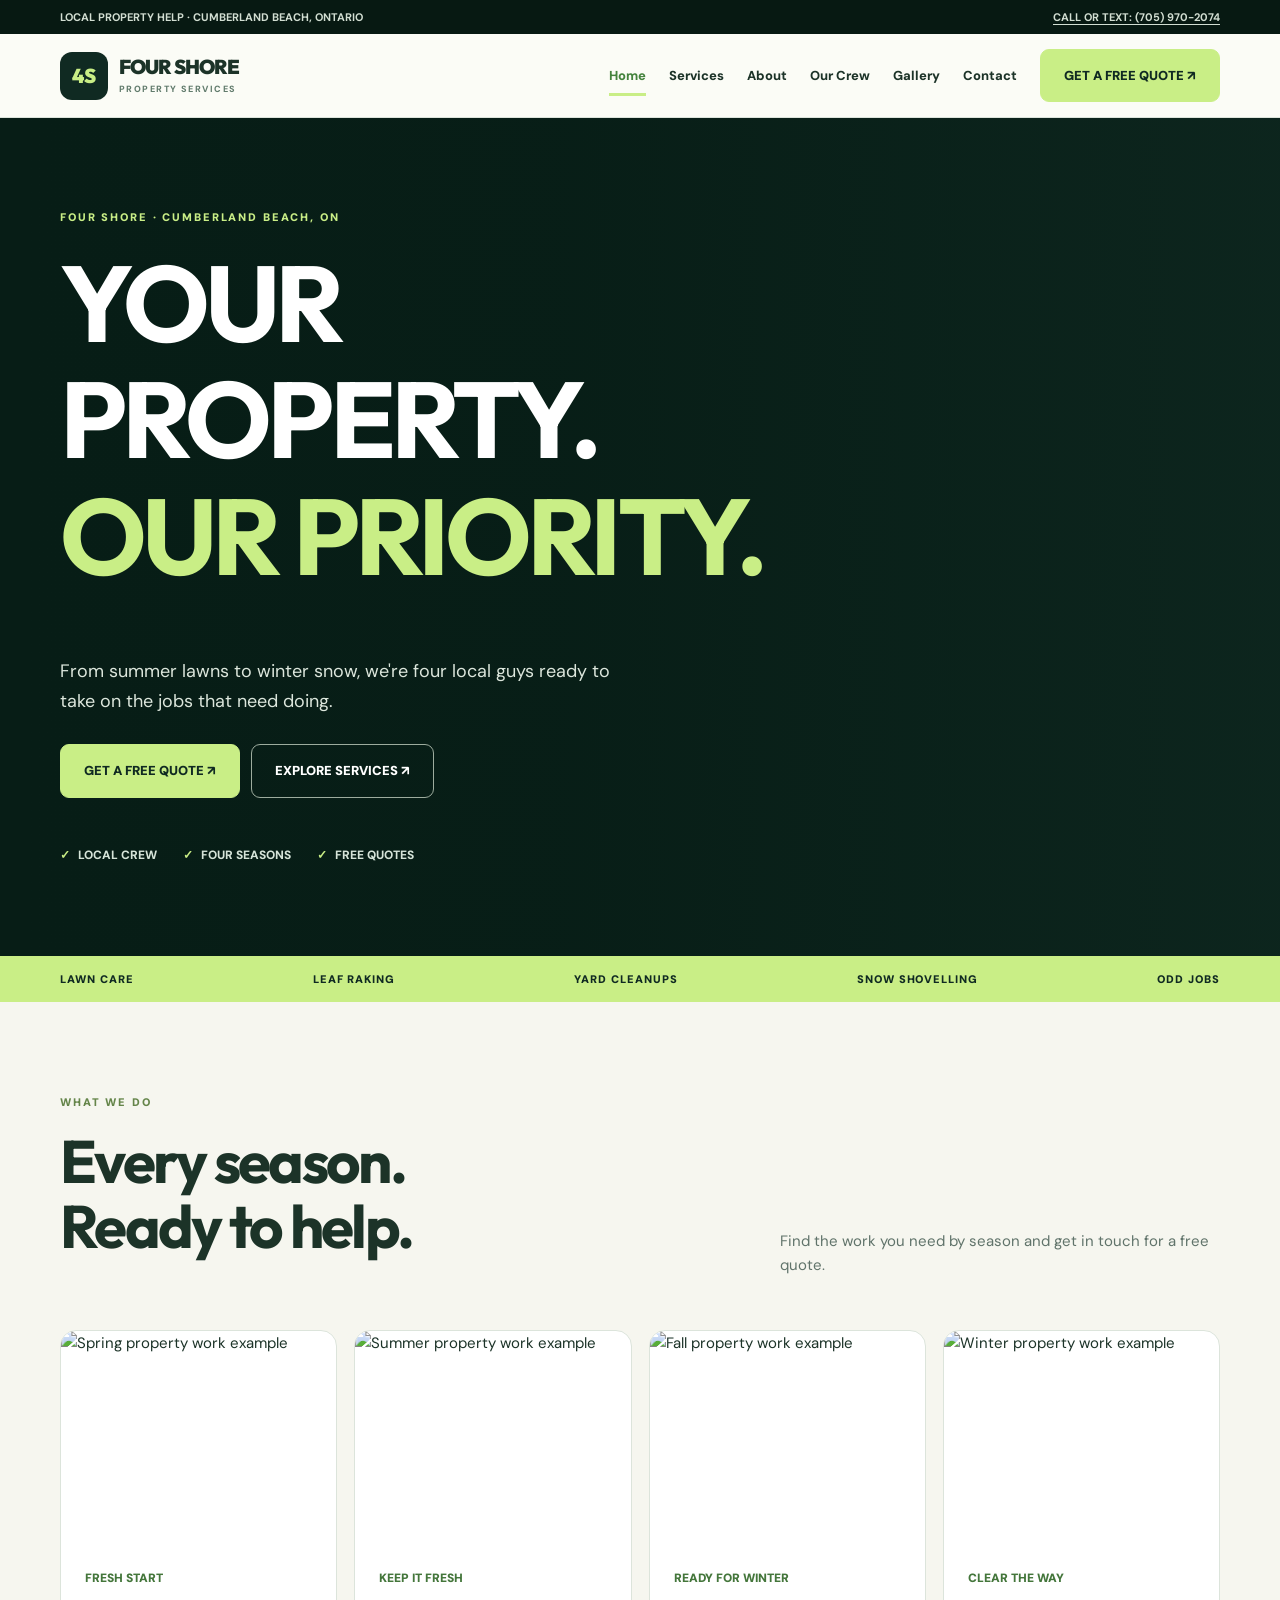
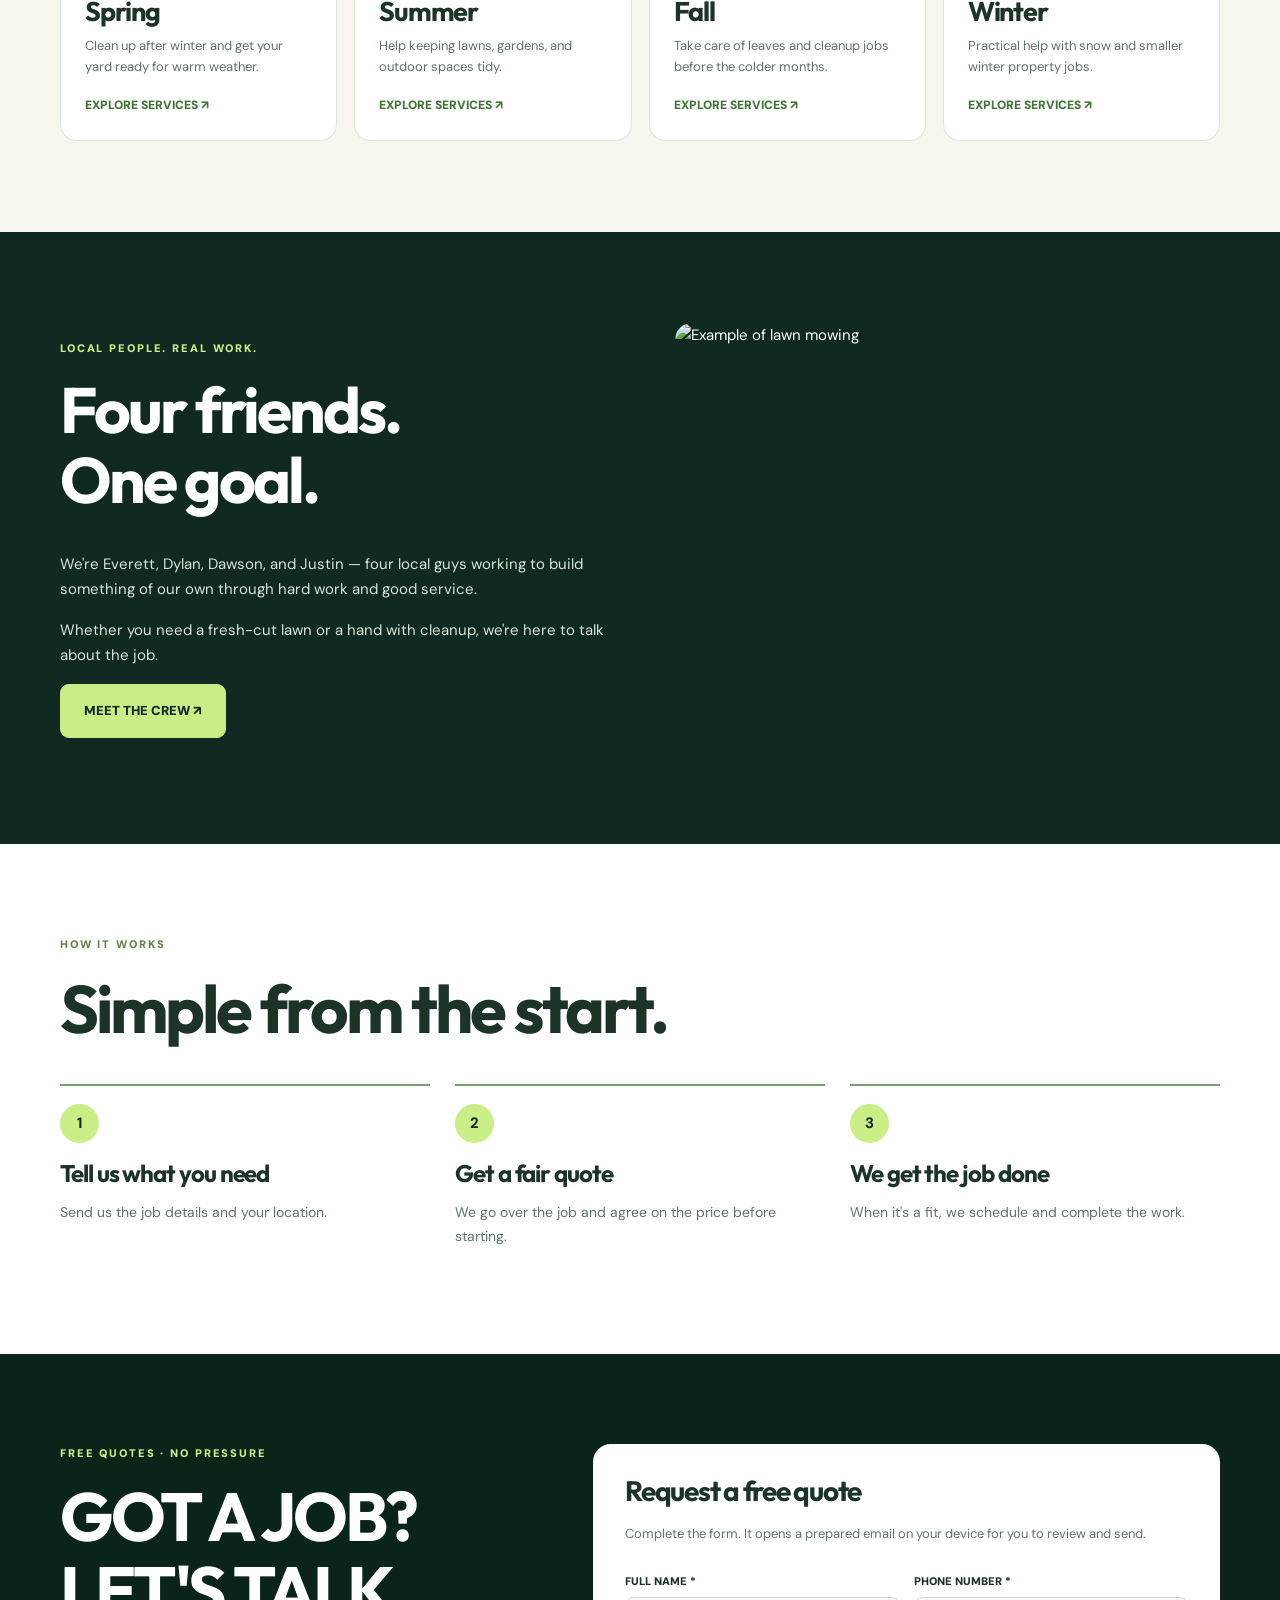
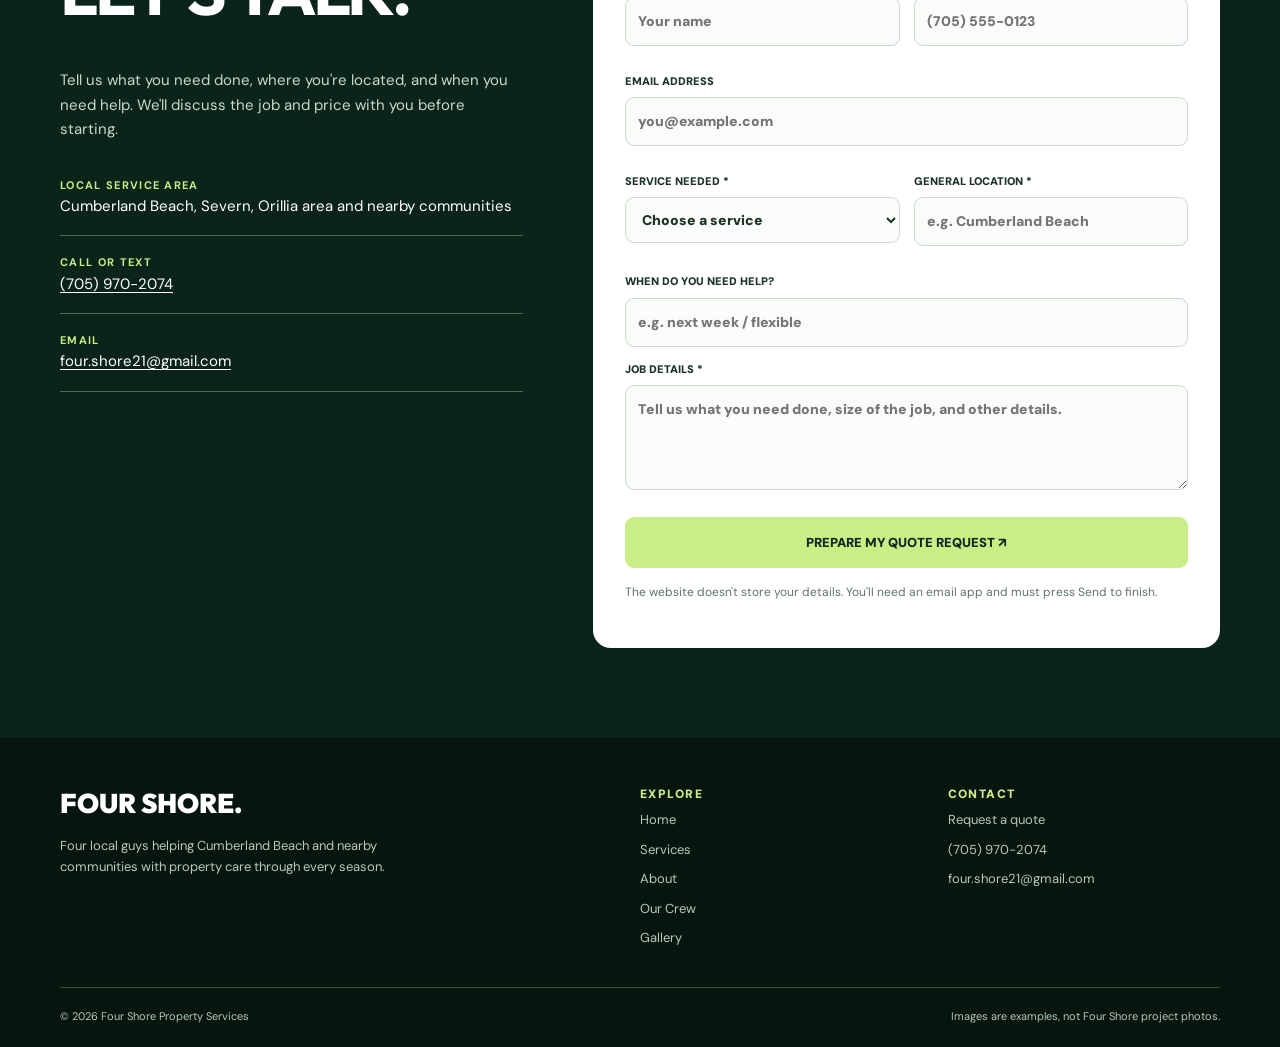
==== index.html @ 87c75700 "Redesign homepage while preserving live main branch" ====
<!doctype html><html lang="en-CA"><head><meta charset="utf-8"><meta name="viewport" content="width=device-width,initial-scale=1"><meta name="theme-color" content="#102a22"><meta name="description" content="Four Shore Property Services in Cumberland Beach: lawn care, raking, snow clearing and seasonal jobs."><title>Lawn Care, Yard Cleanups &amp; Seasonal Property Help | Four Shore Property Services</title><link rel="stylesheet" href="/assets/style.css"><script defer src="/assets/site.js"></script></head><body><div class="notice-top"><div class="wrap"><span>LOCAL PROPERTY HELP · CUMBERLAND BEACH, ONTARIO</span><a href="tel:+17059702074">CALL OR TEXT: (705) 970-2074</a></div></div><header class="header"><div class="wrap header-inner"><a href="/" class="brand" aria-label="Four Shore Property Services home"><span class="mark">4S</span><span class="brand-name">FOUR SHORE<small>PROPERTY SERVICES</small></span></a><button type="button" class="menu" aria-label="Toggle navigation" aria-expanded="false" aria-controls="site-navigation">☰</button><nav class="nav" id="site-navigation"><a href="/" aria-current="page">Home</a><a href="/services/" >Services</a><a href="/about/" >About</a><a href="/crew/" >Our Crew</a><a href="/gallery/" >Gallery</a><a href="/contact/" >Contact</a><a href="#quote" class="btn">GET A FREE QUOTE ↗</a></nav></div></header><main><section class="hero"><div class="hero-bg" style="background-image:url('https://images.pexels.com/photos/9029162/pexels-photo-9029162.jpeg?auto=compress&cs=tinysrgb&w=1200')"></div><div class="wrap"><span class="eyebrow" style="color:var(--lime)">FOUR SHORE · CUMBERLAND BEACH, ON</span><h1>YOUR PROPERTY.<br><em>OUR PRIORITY.</em></h1><p>From summer lawns to winter snow, we're four local guys ready to take on the jobs that need doing.</p><div class="hero-buttons"><a href="#quote" class="btn">GET A FREE QUOTE ↗</a><a href="/services/" class="btn outline">EXPLORE SERVICES ↗</a></div><div class="proof"><span>LOCAL CREW</span><span>FOUR SEASONS</span><span>FREE QUOTES</span></div></div></section><div class="stripe"><div class="wrap"><span>LAWN CARE</span><span>LEAF RAKING</span><span>YARD CLEANUPS</span><span>SNOW SHOVELLING</span><span>ODD JOBS</span></div></div><section class="section"><div class="wrap"><div class="heading"><div><span class="eyebrow">WHAT WE DO</span><h2 class="large">Every season.<br>Ready to help.</h2></div><p>Find the work you need by season and get in touch for a free quote.</p></div><div class="grid4"><a class="card" href="/services/#spring"><img src="https://images.pexels.com/photos/17987518/pexels-photo-17987518.jpeg?auto=compress&cs=tinysrgb&w=1200" alt="Spring property work example" loading="lazy"><div class="card-body"><span>FRESH START</span><h3>Spring</h3><p>Clean up after winter and get your yard ready for warm weather.</p><span>EXPLORE SERVICES ↗</span></div></a><a class="card" href="/services/#summer"><img src="https://images.pexels.com/photos/3999647/pexels-photo-3999647.jpeg?auto=compress&cs=tinysrgb&w=1200" alt="Summer property work example" loading="lazy"><div class="card-body"><span>KEEP IT FRESH</span><h3>Summer</h3><p>Help keeping lawns, gardens, and outdoor spaces tidy.</p><span>EXPLORE SERVICES ↗</span></div></a><a class="card" href="/services/#fall"><img src="https://images.pexels.com/photos/17987518/pexels-photo-17987518.jpeg?auto=compress&cs=tinysrgb&w=1200" alt="Fall property work example" loading="lazy"><div class="card-body"><span>READY FOR WINTER</span><h3>Fall</h3><p>Take care of leaves and cleanup jobs before the colder months.</p><span>EXPLORE SERVICES ↗</span></div></a><a class="card" href="/services/#winter"><img src="https://images.pexels.com/photos/11584890/pexels-photo-11584890.jpeg?auto=compress&cs=tinysrgb&w=1200" alt="Winter property work example" loading="lazy"><div class="card-body"><span>CLEAR THE WAY</span><h3>Winter</h3><p>Practical help with snow and smaller winter property jobs.</p><span>EXPLORE SERVICES ↗</span></div></a></div></div></section><section class="section deep"><div class="wrap two"><div><span class="eyebrow" style="color:var(--lime)">LOCAL PEOPLE. REAL WORK.</span><h2>Four friends.<br>One goal.</h2><p class="light">We're Everett, Dylan, Dawson, and Justin — four local guys working to build something of our own through hard work and good service.</p><p class="light">Whether you need a fresh-cut lawn or a hand with cleanup, we're here to talk about the job.</p><a href="/crew/" class="btn">MEET THE CREW ↗</a></div><div class="photo"><img src="https://images.pexels.com/photos/3999647/pexels-photo-3999647.jpeg?auto=compress&cs=tinysrgb&w=1200" loading="lazy" alt="Example of lawn mowing"></div></div></section><section class="section white"><div class="wrap"><span class="eyebrow">HOW IT WORKS</span><h2 class="large">Simple from the start.</h2><div class="steps" style="color:var(--ink)"><div class="step"><b>1</b><h3>Tell us what you need</h3><p style="color:var(--muted)">Send us the job details and your location.</p></div><div class="step"><b>2</b><h3>Get a fair quote</h3><p style="color:var(--muted)">We go over the job and agree on the price before starting.</p></div><div class="step"><b>3</b><h3>We get the job done</h3><p style="color:var(--muted)">When it's a fit, we schedule and complete the work.</p></div></div></div></section><section class="quote" id="quote"><div class="wrap quote-grid"><div class="quote-intro"><span class="eyebrow" style="color:var(--lime)">FREE QUOTES · NO PRESSURE</span><h2>GOT A JOB?<br>LET'S TALK.</h2><p>Tell us what you need done, where you're located, and when you need help. We'll discuss the job and price with you before starting.</p><div class="contact-line"><b>LOCAL SERVICE AREA</b>Cumberland Beach, Severn, Orillia area and nearby communities</div><div class="contact-line"><b>CALL OR TEXT</b><a href="tel:+17059702074">(705) 970-2074</a></div><div class="contact-line"><b>EMAIL</b><a href="mailto:four.shore21@gmail.com">four.shore21@gmail.com</a></div></div><form class="form" data-form><h3>Request a free quote</h3><p>Complete the form. It opens a prepared email on your device for you to review and send.</p><div class="form-row"><label class="field">FULL NAME *<input name="name" required autocomplete="name" maxlength="100" placeholder="Your name"></label><label class="field">PHONE NUMBER *<input name="phone" required type="tel" autocomplete="tel" maxlength="30" placeholder="(705) 555-0123"></label></div><label class="field">EMAIL ADDRESS<input type="email" name="email" autocomplete="email" maxlength="150" placeholder="you@example.com"></label><div class="form-row"><label class="field">SERVICE NEEDED *<select name="service" required><option value="">Choose a service</option><option value="Spring yard cleanups">Spring yard cleanups</option><option value="Leaf raking and bagging">Leaf raking and bagging</option><option value="Garden bed help">Garden bed help</option><option value="Lawn mowing">Lawn mowing</option><option value="Garden maintenance">Garden maintenance</option><option value="Outdoor odd jobs">Outdoor odd jobs</option><option value="Fall leaf raking">Fall leaf raking</option><option value="Fall yard cleanups">Fall yard cleanups</option><option value="Outdoor organizing">Outdoor organizing</option><option value="Snow shovelling">Snow shovelling</option><option value="December roof snow removal">December roof snow removal</option><option value="Winter property help">Winter property help</option><option value="Something else">Something else</option></select></label><label class="field">GENERAL LOCATION *<input name="location" required maxlength="120" placeholder="e.g. Cumberland Beach"></label></div><label class="field">WHEN DO YOU NEED HELP?<input name="timing" maxlength="100" placeholder="e.g. next week / flexible"></label><label class="field">JOB DETAILS *<textarea name="details" required maxlength="2000" placeholder="Tell us what you need done, size of the job, and other details."></textarea></label><button class="btn" type="submit">PREPARE MY QUOTE REQUEST ↗</button><p class="form-msg" role="status" aria-live="polite">The website doesn't store your details. You'll need an email app and must press Send to finish.</p></form></div></section></main><footer class="footer"><div class="wrap"><div class="footer-top"><div><a href="/"><strong>FOUR SHORE.</strong></a><p>Four local guys helping Cumberland Beach and nearby communities with property care through every season.</p></div><div><h4>EXPLORE</h4><div class="footer-links"><a href="/">Home</a><a href="/services/">Services</a><a href="/about/">About</a><a href="/crew/">Our Crew</a><a href="/gallery/">Gallery</a></div></div><div><h4>CONTACT</h4><div class="footer-links"><a href="/contact/">Request a quote</a><a href="tel:+17059702074">(705) 970-2074</a><a href="mailto:four.shore21@gmail.com">four.shore21@gmail.com</a></div></div></div><div class="footer-bottom"><span>© <span data-year></span> Four Shore Property Services</span><span>Images are examples, not Four Shore project photos.</span></div></div></footer></body></html>
---- assets/style.css ----
@import url('https://fonts.googleapis.com/css2?family=DM+Sans:wght@400;500;600;700;800&family=Outfit:wght@400;500;600;700;800;900&display=swap');
:root{--pine:#102a22;--deep:#071912;--lime:#c9ee86;--cream:#f6f6ef;--line:#dce4db;--ink:#1c3328;--muted:#60736a}
*{box-sizing:border-box}html{scroll-behavior:smooth;scroll-padding-top:110px}body{margin:0;background:var(--cream);color:var(--ink);font:15px/1.65 'DM Sans',Arial,sans-serif}h1,h2,h3,h4{font-family:Outfit,Arial,sans-serif;line-height:1.08;letter-spacing:-.045em;margin:0 0 .6em}p{margin:0 0 1.1em}a{color:inherit;text-decoration:none}button,input,textarea,select{font:inherit}button{cursor:pointer}img{display:block;max-width:100%}.wrap{width:min(1160px,calc(100% - 44px));margin:auto}.eyebrow{display:block;font-size:11px;font-weight:900;letter-spacing:.17em;text-transform:uppercase;color:#65854a;margin-bottom:18px}.muted{color:var(--muted)}.light{color:#d8e4d8}.large{font-size:clamp(38px,5.3vw,67px)}.btn{display:inline-flex;align-items:center;justify-content:center;background:var(--lime);color:var(--pine);font-size:13px;font-weight:900;padding:15px 23px;border:1px solid var(--lime);border-radius:9px;transition:transform .2s,background .2s;white-space:nowrap}.btn:hover{transform:translateY(-2px);background:#e0f9b5}.btn.outline{border-color:#9dac9e;background:transparent;color:#fff}.btn.outline:hover{background:#fff;color:var(--pine)}.btn.dark{background:var(--pine);border-color:var(--pine);color:#fff}.btn.dark:hover{background:#2d5442}
.notice-top{background:var(--deep);color:#d2ded2;font-size:11px;font-weight:700}.notice-top .wrap{display:flex;justify-content:space-between;gap:15px;padding:8px 0}.notice-top a{text-decoration:underline;text-underline-offset:3px}.header{position:sticky;top:0;z-index:20;background:rgba(251,252,246,.97);backdrop-filter:blur(15px);border-bottom:1px solid var(--line)}.header-inner{display:flex;align-items:center;justify-content:space-between;min-height:83px;gap:18px}.brand{display:flex;align-items:center;gap:11px}.mark{background:var(--pine);color:var(--lime);display:grid;place-items:center;width:48px;height:48px;border-radius:12px;font:900 20px Outfit}.brand-name{font:900 20px Outfit;letter-spacing:-.05em;line-height:1}.brand-name small{font:800 9px 'DM Sans';display:block;letter-spacing:.16em;color:#617b6c;margin-top:6px}.nav{display:flex;align-items:center;gap:23px}.nav>a:not(.btn){font-size:13px;font-weight:800;padding:10px 0;white-space:nowrap}.nav>a[aria-current=page]{color:#44833d;box-shadow:inset 0 -3px var(--lime)}.nav>a:hover{color:#548b3c}.menu{display:none;background:transparent;border:1px solid #c6d1c4;border-radius:8px;padding:8px 12px;font-size:22px}
.hero,.page-hero{position:relative;isolation:isolate;overflow:hidden;background:var(--pine);color:#fff}.hero{min-height:650px;display:flex;align-items:center}.hero-bg{position:absolute;inset:0;z-index:-2;background-size:cover;background-position:center}.hero:before,.page-hero:before{position:absolute;inset:0;content:'';z-index:-1;background:linear-gradient(90deg,#071d16 2%,rgba(7,29,22,.93) 44%,rgba(7,29,22,.38) 100%)}.hero .wrap{padding:90px 0}.hero h1{font-size:clamp(55px,8.4vw,109px);max-width:800px}.hero em{font-style:normal;color:var(--lime)}.hero p{font-size:18px;color:#dce6dc;max-width:560px}.hero-buttons{display:flex;gap:11px;flex-wrap:wrap;margin-top:28px}.proof{display:flex;gap:26px;flex-wrap:wrap;margin-top:48px;font-size:12px;font-weight:800;color:#d6e4d9}.proof span:before{content:'✓';color:var(--lime);margin-right:8px}.page-hero{min-height:350px;display:flex;align-items:center}.page-hero .wrap{padding:65px 0}.page-hero h1{font-size:clamp(47px,6.3vw,81px)}.page-hero p{max-width:610px;color:#cfdfd1;font-size:18px}.breadcrumbs{font-weight:800;font-size:12px;color:#bdd5bf;margin-bottom:15px}.breadcrumbs a{text-decoration:underline}
.stripe{background:var(--lime);color:var(--pine);padding:14px 0}.stripe .wrap{display:flex;justify-content:space-between;gap:14px;flex-wrap:wrap;font-size:11px;font-weight:900;letter-spacing:.09em}.section{padding:91px 0}.section.white{background:#fff}.section.deep{background:var(--pine);color:#fff}.heading{display:flex;align-items:end;justify-content:space-between;gap:25px;margin-bottom:35px}.heading h2{font-size:clamp(38px,5vw,60px)}.heading>p{max-width:440px;color:var(--muted)}.grid4{display:grid;grid-template-columns:repeat(4,1fr);gap:17px}.card{border:1px solid var(--line);border-radius:16px;overflow:hidden;background:#fff;transition:transform .2s,box-shadow .2s;display:block}.card:hover{transform:translateY(-4px);box-shadow:0 14px 40px #15352520}.card img{width:100%;height:210px;object-fit:cover}.card-body{padding:24px}.card-body h3{font-size:27px;margin:8px 0}.card-body p{font-size:13px;color:var(--muted)}.card-body span{font-size:12px;color:#44763b;font-weight:900}.two{display:grid;grid-template-columns:1fr 1fr;align-items:center;gap:70px}.two h2{font-size:clamp(39px,5vw,65px)}.photo{border-radius:17px;overflow:hidden}.photo img{height:430px;width:100%;object-fit:cover}.pill-nav{display:flex;flex-wrap:wrap;gap:11px;margin:25px 0}.pill-nav a{padding:11px 20px;background:white;border:1px solid #b6c8b5;border-radius:40px;font-size:13px;font-weight:900}.pill-nav a:hover{background:var(--lime)}
.season{padding:59px 0;border-bottom:1px solid var(--line);scroll-margin-top:100px}.season-layout{display:grid;grid-template-columns:0.85fr 1.15fr;gap:43px}.season-image{width:100%;height:335px;object-fit:cover;border-radius:14px}.season h2{font-size:clamp(39px,4.5vw,58px)}.job{display:flex;gap:15px;background:white;border:1px solid var(--line);border-radius:11px;padding:17px;margin-top:12px}.job .number{font-weight:900;color:#6d9957;font-size:12px}.job h3{font-size:19px;margin-bottom:7px}.job p{font-size:13px;color:var(--muted);margin:0 0 7px}.job a{font-weight:900;font-size:12px;color:#43753a;text-decoration:underline;text-underline-offset:3px}.safe-note{padding:21px 24px;background:#e8eee4;border-left:4px solid #79a750;border-radius:7px;margin-top:30px;font-size:13px}
.steps{display:grid;grid-template-columns:repeat(3,1fr);gap:25px}.step{border-top:2px solid #79a075;padding-top:18px}.step b{background:var(--lime);color:var(--pine);display:grid;place-items:center;width:39px;height:39px;border-radius:50%}.step h3{font-size:24px;margin-top:18px}.step p{color:#d0dfd2;font-size:14px}.team{display:grid;grid-template-columns:repeat(4,1fr);gap:16px}.person{background:white;border:1px solid var(--line);border-radius:15px;padding:27px;min-height:245px}.avatar{width:65px;height:65px;background:var(--pine);color:var(--lime);border-radius:14px;display:grid;place-items:center;font:800 30px Outfit;margin-bottom:23px}.person h3{font-size:26px}.person details{font-size:13px;color:var(--muted)}.person summary{cursor:pointer;font-weight:900;color:#4f8c3c}.person details p{padding-top:11px}.gallery{display:grid;grid-template-columns:repeat(3,1fr);gap:18px}.gallery figure{margin:0;background:#fff;border:1px solid var(--line);border-radius:15px;overflow:hidden}.gallery img{width:100%;height:250px;object-fit:cover}.gallery figcaption{padding:16px 20px;font-weight:800}.gallery figcaption span{display:block;font-size:11px;color:var(--muted);font-weight:500}
.quote{background:#0a241a;color:#fff;padding:90px 0}.quote-grid{display:grid;grid-template-columns:.85fr 1.15fr;gap:70px}.quote h2{font-size:clamp(39px,5.5vw,68px)}.quote-intro p{color:#cad9ce}.contact-line{padding:17px 0;border-bottom:1px solid #4d6957}.contact-line b{font-size:11px;color:var(--lime);letter-spacing:.12em;display:block}.contact-line a{text-decoration:underline;text-underline-offset:3px}.form{background:#fff;color:var(--ink);padding:32px;border-radius:18px}.form h3{font-size:28px}.form>p{font-size:13px;color:var(--muted)}.form-row{display:grid;grid-template-columns:1fr 1fr;gap:14px}.field{font-size:11px;font-weight:900;display:block;margin:13px 0}.field input,.field select,.field textarea{margin-top:7px;width:100%;border:1px solid #cbd9cb;background:#fafcf9;padding:12px;border-radius:9px;display:block;color:var(--ink);font-size:14px}.field textarea{min-height:105px;resize:vertical}.form .btn{width:100%;margin-top:14px;border:none}.form-msg{font-size:12px!important;color:var(--muted)!important;margin-top:15px!important}.faq{max-width:820px;margin:auto}.faq details{padding:20px 0;border-bottom:1px solid var(--line)}.faq summary{cursor:pointer;font-weight:800;font-size:17px}.faq p{color:var(--muted);margin-top:13px;font-size:14px}
.footer{background:#06160e;color:#b6c9bc;padding:48px 0 22px}.footer-top{display:grid;grid-template-columns:2fr 1fr 1fr;gap:35px}.footer strong{color:#fff;font:900 27px Outfit}.footer p{font-size:13px;margin-top:14px;max-width:350px}.footer h4{font:900 12px 'DM Sans';color:var(--lime);letter-spacing:.12em}.footer-links{display:grid;gap:8px;font-size:13px}.footer-links a:hover{text-decoration:underline}.footer-bottom{border-top:1px solid #35503d;padding-top:19px;margin-top:38px;display:flex;justify-content:space-between;font-size:11px;gap:16px}
a:focus-visible,button:focus-visible,summary:focus-visible,input:focus-visible,textarea:focus-visible,select:focus-visible{outline:3px solid #9bbe65;outline-offset:3px}
@media(max-width:1050px){.nav{gap:14px}.nav>a:not(.btn){font-size:12px}.grid4,.team{grid-template-columns:repeat(2,1fr)}}@media(max-width:830px){.menu{display:block}.header-inner{min-height:74px}.nav{display:none;position:absolute;left:0;right:0;top:100%;background:var(--cream);padding:22px;box-shadow:0 20px 25px #0002;flex-direction:column;align-items:stretch;gap:6px}.nav.open{display:flex}.nav>a{padding:8px 3px}.two,.season-layout,.quote-grid{grid-template-columns:1fr;gap:30px}.heading{display:block}.section,.quote{padding:70px 0}.hero{min-height:570px}.gallery{grid-template-columns:repeat(2,1fr)}}@media(max-width:540px){.wrap{width:calc(100% - 34px)}.notice-top .wrap{flex-wrap:wrap;gap:2px}.hero h1{font-size:clamp(49px,11.8vw,72px)}.hero p{font-size:16px}.grid4,.steps,.team,.gallery,.form-row,.footer-top{grid-template-columns:1fr}.hero .wrap{padding:75px 0}.card img{height:235px}.season-image{height:240px}.photo img{height:310px}.form{padding:22px}.footer-bottom{flex-wrap:wrap}}@media(prefers-reduced-motion:reduce){*{scroll-behavior:auto!important;transition:none!important}}
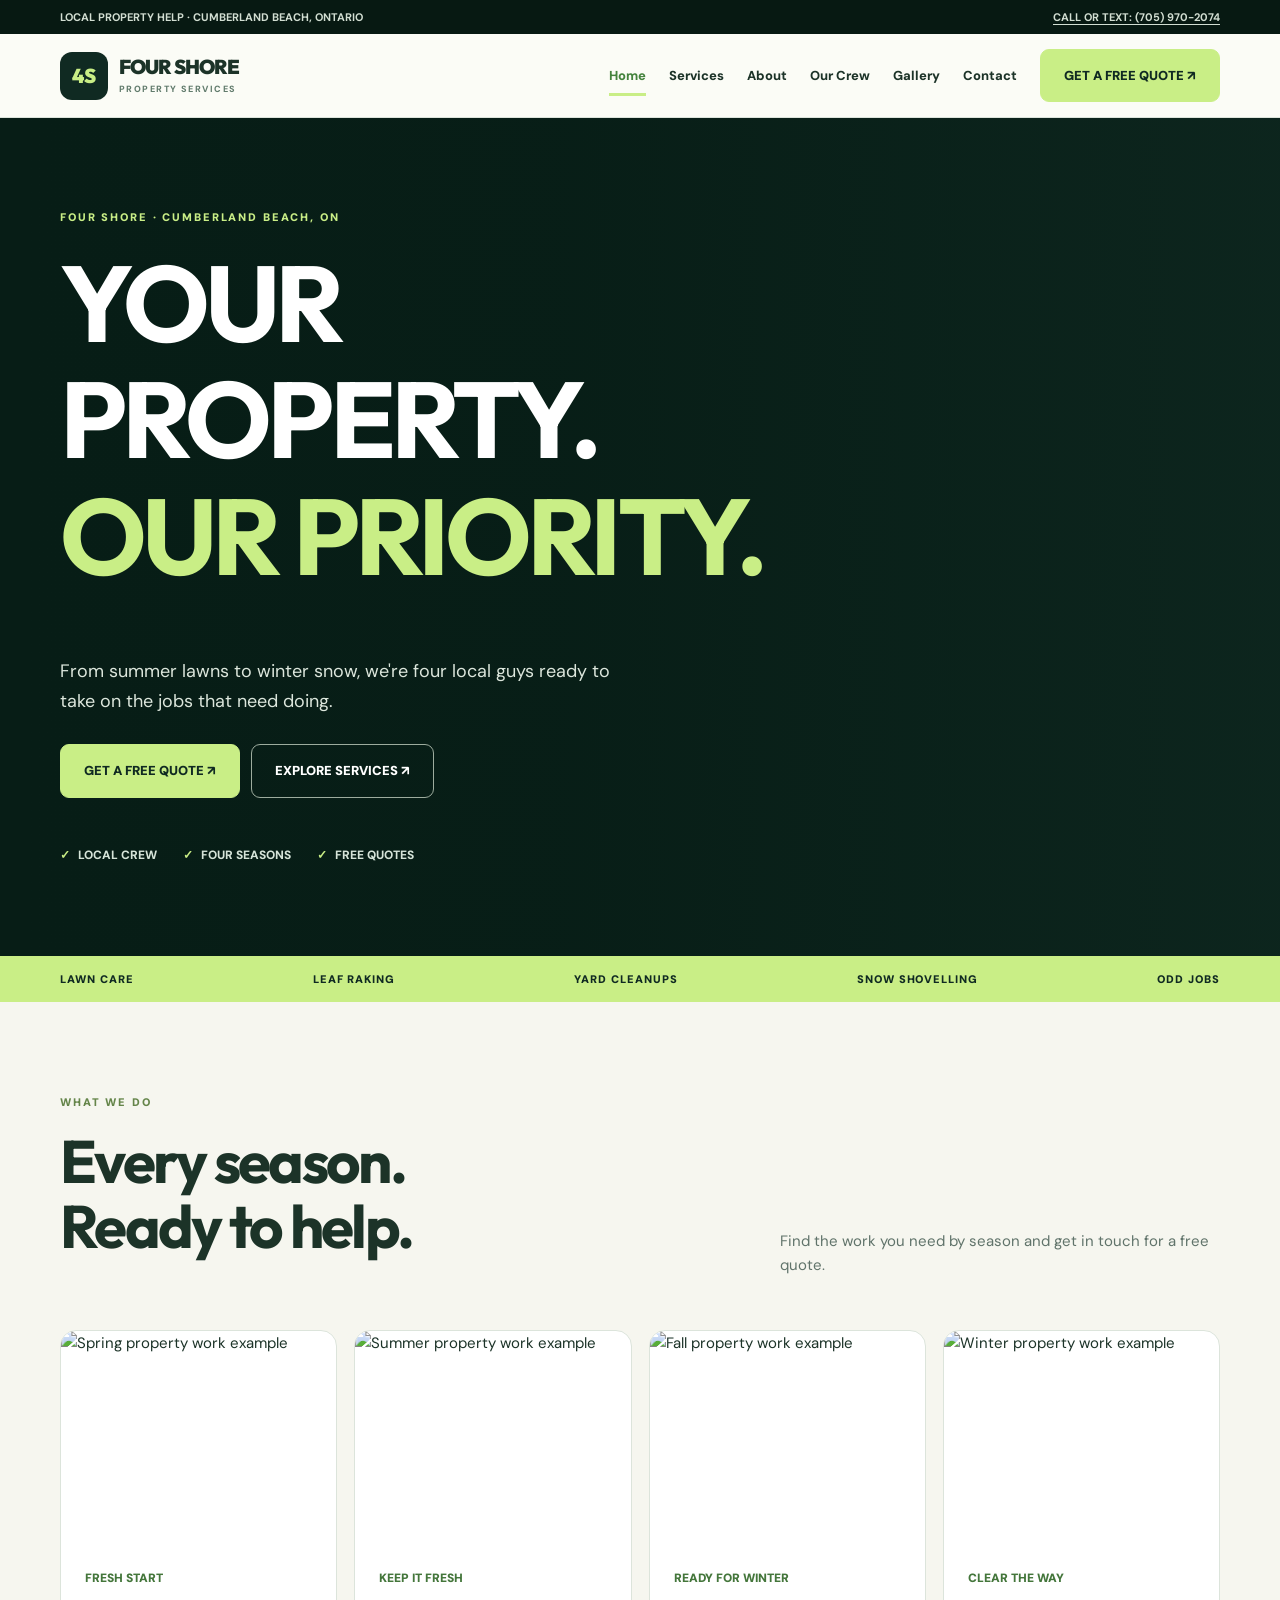
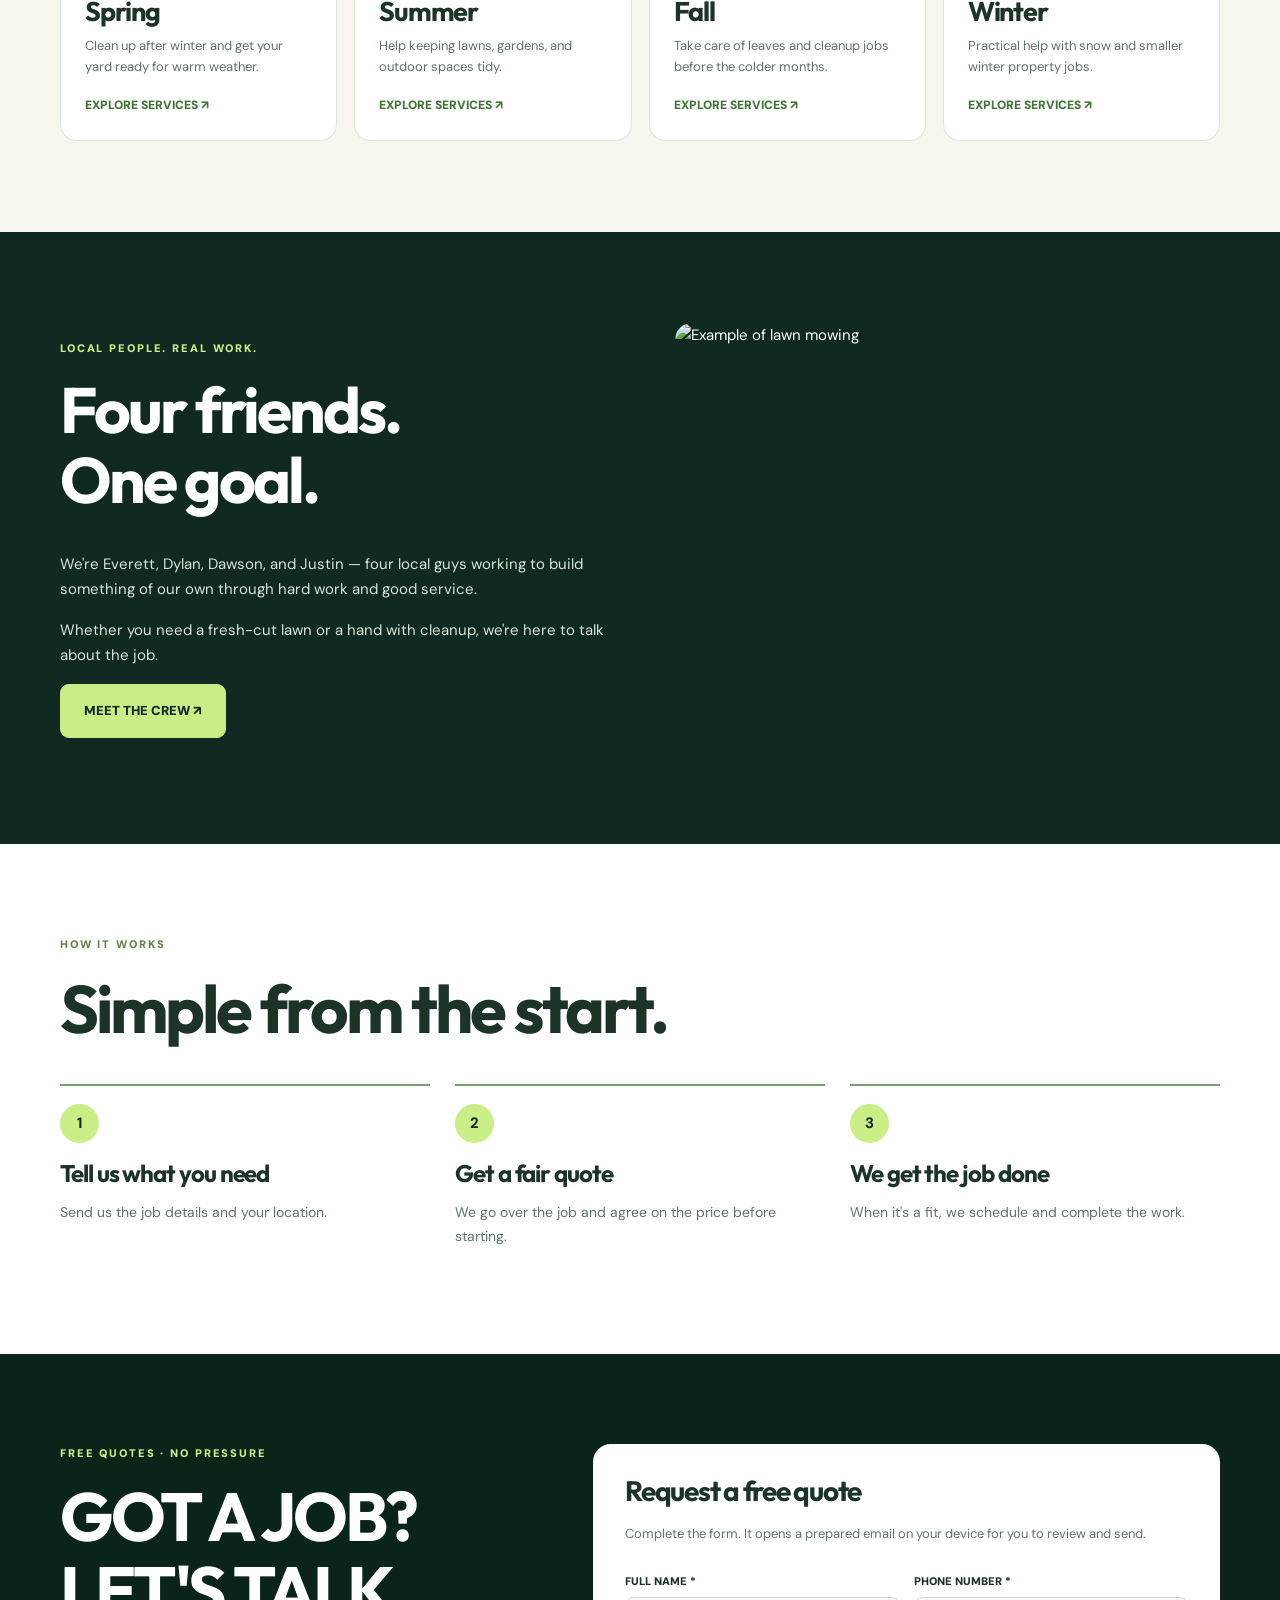
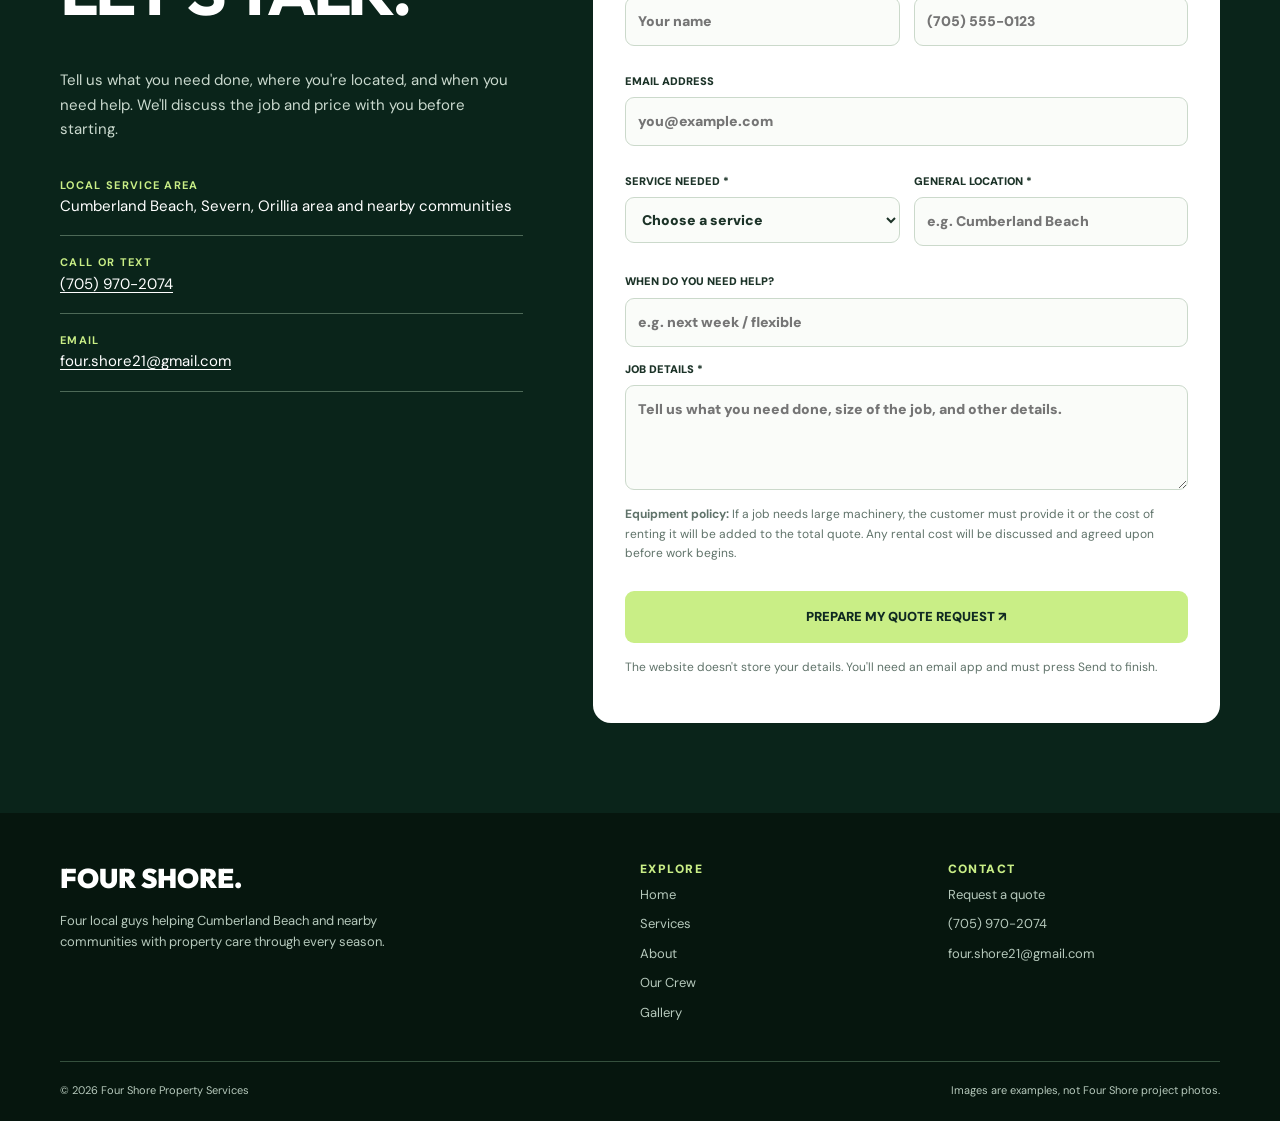
==== commit 33771363: "Update year-round roof snow service, quote choices and machinery rental policy" ====
--- a/index.html
+++ b/index.html
@@ -1 +1 @@
-<!doctype html><html lang="en-CA"><head><meta charset="utf-8"><meta name="viewport" content="width=device-width,initial-scale=1"><meta name="theme-color" content="#102a22"><meta name="description" content="Four Shore Property Services in Cumberland Beach: lawn care, raking, snow clearing and seasonal jobs."><title>Lawn Care, Yard Cleanups &amp; Seasonal Property Help | Four Shore Property Services</title><link rel="stylesheet" href="/assets/style.css"><script defer src="/assets/site.js"></script></head><body><div class="notice-top"><div class="wrap"><span>LOCAL PROPERTY HELP · CUMBERLAND BEACH, ONTARIO</span><a href="tel:+17059702074">CALL OR TEXT: (705) 970-2074</a></div></div><header class="header"><div class="wrap header-inner"><a href="/" class="brand" aria-label="Four Shore Property Services home"><span class="mark">4S</span><span class="brand-name">FOUR SHORE<small>PROPERTY SERVICES</small></span></a><button type="button" class="menu" aria-label="Toggle navigation" aria-expanded="false" aria-controls="site-navigation">☰</button><nav class="nav" id="site-navigation"><a href="/" aria-current="page">Home</a><a href="/services/" >Services</a><a href="/about/" >About</a><a href="/crew/" >Our Crew</a><a href="/gallery/" >Gallery</a><a href="/contact/" >Contact</a><a href="#quote" class="btn">GET A FREE QUOTE ↗</a></nav></div></header><main><section class="hero"><div class="hero-bg" style="background-image:url('https://images.pexels.com/photos/9029162/pexels-photo-9029162.jpeg?auto=compress&cs=tinysrgb&w=1200')"></div><div class="wrap"><span class="eyebrow" style="color:var(--lime)">FOUR SHORE · CUMBERLAND BEACH, ON</span><h1>YOUR PROPERTY.<br><em>OUR PRIORITY.</em></h1><p>From summer lawns to winter snow, we're four local guys ready to take on the jobs that need doing.</p><div class="hero-buttons"><a href="#quote" class="btn">GET A FREE QUOTE ↗</a><a href="/services/" class="btn outline">EXPLORE SERVICES ↗</a></div><div class="proof"><span>LOCAL CREW</span><span>FOUR SEASONS</span><span>FREE QUOTES</span></div></div></section><div class="stripe"><div class="wrap"><span>LAWN CARE</span><span>LEAF RAKING</span><span>YARD CLEANUPS</span><span>SNOW SHOVELLING</span><span>ODD JOBS</span></div></div><section class="section"><div class="wrap"><div class="heading"><div><span class="eyebrow">WHAT WE DO</span><h2 class="large">Every season.<br>Ready to help.</h2></div><p>Find the work you need by season and get in touch for a free quote.</p></div><div class="grid4"><a class="card" href="/services/#spring"><img src="https://images.pexels.com/photos/17987518/pexels-photo-17987518.jpeg?auto=compress&cs=tinysrgb&w=1200" alt="Spring property work example" loading="lazy"><div class="card-body"><span>FRESH START</span><h3>Spring</h3><p>Clean up after winter and get your yard ready for warm weather.</p><span>EXPLORE SERVICES ↗</span></div></a><a class="card" href="/services/#summer"><img src="https://images.pexels.com/photos/3999647/pexels-photo-3999647.jpeg?auto=compress&cs=tinysrgb&w=1200" alt="Summer property work example" loading="lazy"><div class="card-body"><span>KEEP IT FRESH</span><h3>Summer</h3><p>Help keeping lawns, gardens, and outdoor spaces tidy.</p><span>EXPLORE SERVICES ↗</span></div></a><a class="card" href="/services/#fall"><img src="https://images.pexels.com/photos/17987518/pexels-photo-17987518.jpeg?auto=compress&cs=tinysrgb&w=1200" alt="Fall property work example" loading="lazy"><div class="card-body"><span>READY FOR WINTER</span><h3>Fall</h3><p>Take care of leaves and cleanup jobs before the colder months.</p><span>EXPLORE SERVICES ↗</span></div></a><a class="card" href="/services/#winter"><img src="https://images.pexels.com/photos/11584890/pexels-photo-11584890.jpeg?auto=compress&cs=tinysrgb&w=1200" alt="Winter property work example" loading="lazy"><div class="card-body"><span>CLEAR THE WAY</span><h3>Winter</h3><p>Practical help with snow and smaller winter property jobs.</p><span>EXPLORE SERVICES ↗</span></div></a></div></div></section><section class="section deep"><div class="wrap two"><div><span class="eyebrow" style="color:var(--lime)">LOCAL PEOPLE. REAL WORK.</span><h2>Four friends.<br>One goal.</h2><p class="light">We're Everett, Dylan, Dawson, and Justin — four local guys working to build something of our own through hard work and good service.</p><p class="light">Whether you need a fresh-cut lawn or a hand with cleanup, we're here to talk about the job.</p><a href="/crew/" class="btn">MEET THE CREW ↗</a></div><div class="photo"><img src="https://images.pexels.com/photos/3999647/pexels-photo-3999647.jpeg?auto=compress&cs=tinysrgb&w=1200" loading="lazy" alt="Example of lawn mowing"></div></div></section><section class="section white"><div class="wrap"><span class="eyebrow">HOW IT WORKS</span><h2 class="large">Simple from the start.</h2><div class="steps" style="color:var(--ink)"><div class="step"><b>1</b><h3>Tell us what you need</h3><p style="color:var(--muted)">Send us the job details and your location.</p></div><div class="step"><b>2</b><h3>Get a fair quote</h3><p style="color:var(--muted)">We go over the job and agree on the price before starting.</p></div><div class="step"><b>3</b><h3>We get the job done</h3><p style="color:var(--muted)">When it's a fit, we schedule and complete the work.</p></div></div></div></section><section class="quote" id="quote"><div class="wrap quote-grid"><div class="quote-intro"><span class="eyebrow" style="color:var(--lime)">FREE QUOTES · NO PRESSURE</span><h2>GOT A JOB?<br>LET'S TALK.</h2><p>Tell us what you need done, where you're located, and when you need help. We'll discuss the job and price with you before starting.</p><div class="contact-line"><b>LOCAL SERVICE AREA</b>Cumberland Beach, Severn, Orillia area and nearby communities</div><div class="contact-line"><b>CALL OR TEXT</b><a href="tel:+17059702074">(705) 970-2074</a></div><div class="contact-line"><b>EMAIL</b><a href="mailto:four.shore21@gmail.com">four.shore21@gmail.com</a></div></div><form class="form" data-form><h3>Request a free quote</h3><p>Complete the form. It opens a prepared email on your device for you to review and send.</p><div class="form-row"><label class="field">FULL NAME *<input name="name" required autocomplete="name" maxlength="100" placeholder="Your name"></label><label class="field">PHONE NUMBER *<input name="phone" required type="tel" autocomplete="tel" maxlength="30" placeholder="(705) 555-0123"></label></div><label class="field">EMAIL ADDRESS<input type="email" name="email" autocomplete="email" maxlength="150" placeholder="you@example.com"></label><div class="form-row"><label class="field">SERVICE NEEDED *<select name="service" required><option value="">Choose a service</option><option value="Spring yard cleanups">Spring yard cleanups</option><option value="Leaf raking and bagging">Leaf raking and bagging</option><option value="Garden bed help">Garden bed help</option><option value="Lawn mowing">Lawn mowing</option><option value="Garden maintenance">Garden maintenance</option><option value="Outdoor odd jobs">Outdoor odd jobs</option><option value="Fall leaf raking">Fall leaf raking</option><option value="Fall yard cleanups">Fall yard cleanups</option><option value="Outdoor organizing">Outdoor organizing</option><option value="Snow shovelling">Snow shovelling</option><option value="December roof snow removal">December roof snow removal</option><option value="Winter property help">Winter property help</option><option value="Something else">Something else</option></select></label><label class="field">GENERAL LOCATION *<input name="location" required maxlength="120" placeholder="e.g. Cumberland Beach"></label></div><label class="field">WHEN DO YOU NEED HELP?<input name="timing" maxlength="100" placeholder="e.g. next week / flexible"></label><label class="field">JOB DETAILS *<textarea name="details" required maxlength="2000" placeholder="Tell us what you need done, size of the job, and other details."></textarea></label><button class="btn" type="submit">PREPARE MY QUOTE REQUEST ↗</button><p class="form-msg" role="status" aria-live="polite">The website doesn't store your details. You'll need an email app and must press Send to finish.</p></form></div></section></main><footer class="footer"><div class="wrap"><div class="footer-top"><div><a href="/"><strong>FOUR SHORE.</strong></a><p>Four local guys helping Cumberland Beach and nearby communities with property care through every season.</p></div><div><h4>EXPLORE</h4><div class="footer-links"><a href="/">Home</a><a href="/services/">Services</a><a href="/about/">About</a><a href="/crew/">Our Crew</a><a href="/gallery/">Gallery</a></div></div><div><h4>CONTACT</h4><div class="footer-links"><a href="/contact/">Request a quote</a><a href="tel:+17059702074">(705) 970-2074</a><a href="mailto:four.shore21@gmail.com">four.shore21@gmail.com</a></div></div></div><div class="footer-bottom"><span>© <span data-year></span> Four Shore Property Services</span><span>Images are examples, not Four Shore project photos.</span></div></div></footer></body></html>+<!doctype html><html lang="en-CA"><head><meta charset="utf-8"><meta name="viewport" content="width=device-width,initial-scale=1"><meta name="theme-color" content="#102a22"><meta name="description" content="Four Shore Property Services in Cumberland Beach: lawn care, raking, snow clearing and seasonal jobs."><title>Lawn Care, Yard Cleanups &amp; Seasonal Property Help | Four Shore Property Services</title><link rel="stylesheet" href="/assets/style.css"><script defer src="/assets/site.js"></script></head><body><div class="notice-top"><div class="wrap"><span>LOCAL PROPERTY HELP · CUMBERLAND BEACH, ONTARIO</span><a href="tel:+17059702074">CALL OR TEXT: (705) 970-2074</a></div></div><header class="header"><div class="wrap header-inner"><a href="/" class="brand" aria-label="Four Shore Property Services home"><span class="mark">4S</span><span class="brand-name">FOUR SHORE<small>PROPERTY SERVICES</small></span></a><button type="button" class="menu" aria-label="Toggle navigation" aria-expanded="false" aria-controls="site-navigation">☰</button><nav class="nav" id="site-navigation"><a href="/" aria-current="page">Home</a><a href="/services/" >Services</a><a href="/about/" >About</a><a href="/crew/" >Our Crew</a><a href="/gallery/" >Gallery</a><a href="/contact/" >Contact</a><a href="#quote" class="btn">GET A FREE QUOTE ↗</a></nav></div></header><main><section class="hero"><div class="hero-bg" style="background-image:url('https://images.pexels.com/photos/9029162/pexels-photo-9029162.jpeg?auto=compress&cs=tinysrgb&w=1200')"></div><div class="wrap"><span class="eyebrow" style="color:var(--lime)">FOUR SHORE · CUMBERLAND BEACH, ON</span><h1>YOUR PROPERTY.<br><em>OUR PRIORITY.</em></h1><p>From summer lawns to winter snow, we're four local guys ready to take on the jobs that need doing.</p><div class="hero-buttons"><a href="#quote" class="btn">GET A FREE QUOTE ↗</a><a href="/services/" class="btn outline">EXPLORE SERVICES ↗</a></div><div class="proof"><span>LOCAL CREW</span><span>FOUR SEASONS</span><span>FREE QUOTES</span></div></div></section><div class="stripe"><div class="wrap"><span>LAWN CARE</span><span>LEAF RAKING</span><span>YARD CLEANUPS</span><span>SNOW SHOVELLING</span><span>ODD JOBS</span></div></div><section class="section"><div class="wrap"><div class="heading"><div><span class="eyebrow">WHAT WE DO</span><h2 class="large">Every season.<br>Ready to help.</h2></div><p>Find the work you need by season and get in touch for a free quote.</p></div><div class="grid4"><a class="card" href="/services/#spring"><img src="https://images.pexels.com/photos/17987518/pexels-photo-17987518.jpeg?auto=compress&cs=tinysrgb&w=1200" alt="Spring property work example" loading="lazy"><div class="card-body"><span>FRESH START</span><h3>Spring</h3><p>Clean up after winter and get your yard ready for warm weather.</p><span>EXPLORE SERVICES ↗</span></div></a><a class="card" href="/services/#summer"><img src="https://images.pexels.com/photos/3999647/pexels-photo-3999647.jpeg?auto=compress&cs=tinysrgb&w=1200" alt="Summer property work example" loading="lazy"><div class="card-body"><span>KEEP IT FRESH</span><h3>Summer</h3><p>Help keeping lawns, gardens, and outdoor spaces tidy.</p><span>EXPLORE SERVICES ↗</span></div></a><a class="card" href="/services/#fall"><img src="https://images.pexels.com/photos/17987518/pexels-photo-17987518.jpeg?auto=compress&cs=tinysrgb&w=1200" alt="Fall property work example" loading="lazy"><div class="card-body"><span>READY FOR WINTER</span><h3>Fall</h3><p>Take care of leaves and cleanup jobs before the colder months.</p><span>EXPLORE SERVICES ↗</span></div></a><a class="card" href="/services/#winter"><img src="https://images.pexels.com/photos/11584890/pexels-photo-11584890.jpeg?auto=compress&cs=tinysrgb&w=1200" alt="Winter property work example" loading="lazy"><div class="card-body"><span>CLEAR THE WAY</span><h3>Winter</h3><p>Practical help with snow and smaller winter property jobs.</p><span>EXPLORE SERVICES ↗</span></div></a></div></div></section><section class="section deep"><div class="wrap two"><div><span class="eyebrow" style="color:var(--lime)">LOCAL PEOPLE. REAL WORK.</span><h2>Four friends.<br>One goal.</h2><p class="light">We're Everett, Dylan, Dawson, and Justin — four local guys working to build something of our own through hard work and good service.</p><p class="light">Whether you need a fresh-cut lawn or a hand with cleanup, we're here to talk about the job.</p><a href="/crew/" class="btn">MEET THE CREW ↗</a></div><div class="photo"><img src="https://images.pexels.com/photos/3999647/pexels-photo-3999647.jpeg?auto=compress&cs=tinysrgb&w=1200" loading="lazy" alt="Example of lawn mowing"></div></div></section><section class="section white"><div class="wrap"><span class="eyebrow">HOW IT WORKS</span><h2 class="large">Simple from the start.</h2><div class="steps" style="color:var(--ink)"><div class="step"><b>1</b><h3>Tell us what you need</h3><p style="color:var(--muted)">Send us the job details and your location.</p></div><div class="step"><b>2</b><h3>Get a fair quote</h3><p style="color:var(--muted)">We go over the job and agree on the price before starting.</p></div><div class="step"><b>3</b><h3>We get the job done</h3><p style="color:var(--muted)">When it's a fit, we schedule and complete the work.</p></div></div></div></section><section class="quote" id="quote"><div class="wrap quote-grid"><div class="quote-intro"><span class="eyebrow" style="color:var(--lime)">FREE QUOTES · NO PRESSURE</span><h2>GOT A JOB?<br>LET'S TALK.</h2><p>Tell us what you need done, where you're located, and when you need help. We'll discuss the job and price with you before starting.</p><div class="contact-line"><b>LOCAL SERVICE AREA</b>Cumberland Beach, Severn, Orillia area and nearby communities</div><div class="contact-line"><b>CALL OR TEXT</b><a href="tel:+17059702074">(705) 970-2074</a></div><div class="contact-line"><b>EMAIL</b><a href="mailto:four.shore21@gmail.com">four.shore21@gmail.com</a></div></div><form class="form" data-form><h3>Request a free quote</h3><p>Complete the form. It opens a prepared email on your device for you to review and send.</p><div class="form-row"><label class="field">FULL NAME *<input name="name" required autocomplete="name" maxlength="100" placeholder="Your name"></label><label class="field">PHONE NUMBER *<input name="phone" required type="tel" autocomplete="tel" maxlength="30" placeholder="(705) 555-0123"></label></div><label class="field">EMAIL ADDRESS<input type="email" name="email" autocomplete="email" maxlength="150" placeholder="you@example.com"></label><div class="form-row"><label class="field">SERVICE NEEDED *<select name="service" required><option value="">Choose a service</option><option value="Spring yard cleanups">Spring yard cleanups</option><option value="Leaf raking and bagging">Leaf raking and bagging</option><option value="Garden bed help">Garden bed help</option><option value="Lawn mowing">Lawn mowing</option><option value="Garden maintenance">Garden maintenance</option><option value="Outdoor odd jobs">Outdoor odd jobs</option><option value="Fall yard cleanups">Fall yard cleanups</option><option value="Outdoor organizing">Outdoor organizing</option><option value="Snow shovelling">Snow shovelling</option><option value="Roof snow removal">Roof snow removal</option><option value="Winter property help">Winter property help</option><option value="Something else">Something else</option></select></label><label class="field">GENERAL LOCATION *<input name="location" required maxlength="120" placeholder="e.g. Cumberland Beach"></label></div><label class="field">WHEN DO YOU NEED HELP?<input name="timing" maxlength="100" placeholder="e.g. next week / flexible"></label><label class="field">JOB DETAILS *<textarea name="details" required maxlength="2000" placeholder="Tell us what you need done, size of the job, and other details."></textarea></label><p class="form-msg" style="margin-top:9px"><strong>Equipment policy:</strong> If a job needs large machinery, the customer must provide it or the cost of renting it will be added to the total quote. Any rental cost will be discussed and agreed upon before work begins.</p><button class="btn" type="submit">PREPARE MY QUOTE REQUEST ↗</button><p class="form-msg" role="status" aria-live="polite">The website doesn't store your details. You'll need an email app and must press Send to finish.</p></form></div></section></main><footer class="footer"><div class="wrap"><div class="footer-top"><div><a href="/"><strong>FOUR SHORE.</strong></a><p>Four local guys helping Cumberland Beach and nearby communities with property care through every season.</p></div><div><h4>EXPLORE</h4><div class="footer-links"><a href="/">Home</a><a href="/services/">Services</a><a href="/about/">About</a><a href="/crew/">Our Crew</a><a href="/gallery/">Gallery</a></div></div><div><h4>CONTACT</h4><div class="footer-links"><a href="/contact/">Request a quote</a><a href="tel:+17059702074">(705) 970-2074</a><a href="mailto:four.shore21@gmail.com">four.shore21@gmail.com</a></div></div></div><div class="footer-bottom"><span>© <span data-year></span> Four Shore Property Services</span><span>Images are examples, not Four Shore project photos.</span></div></div></footer></body></html>
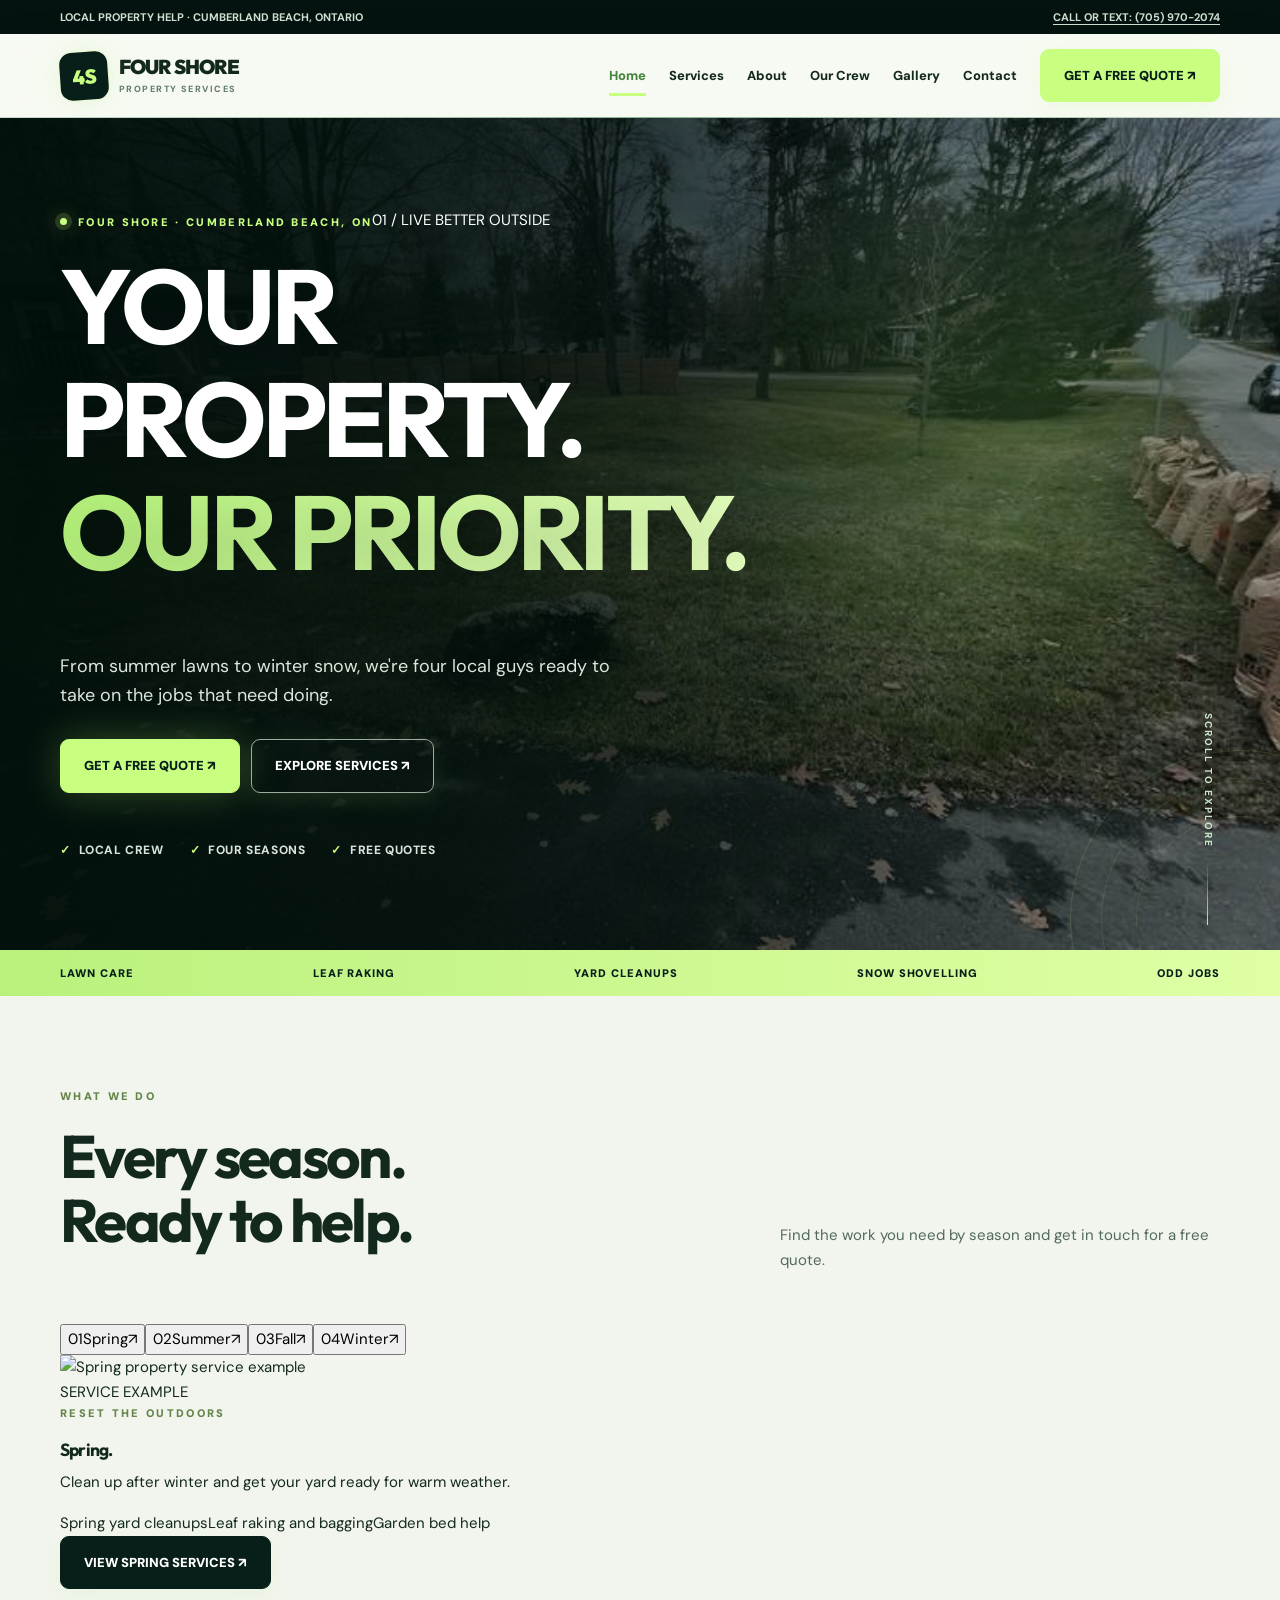
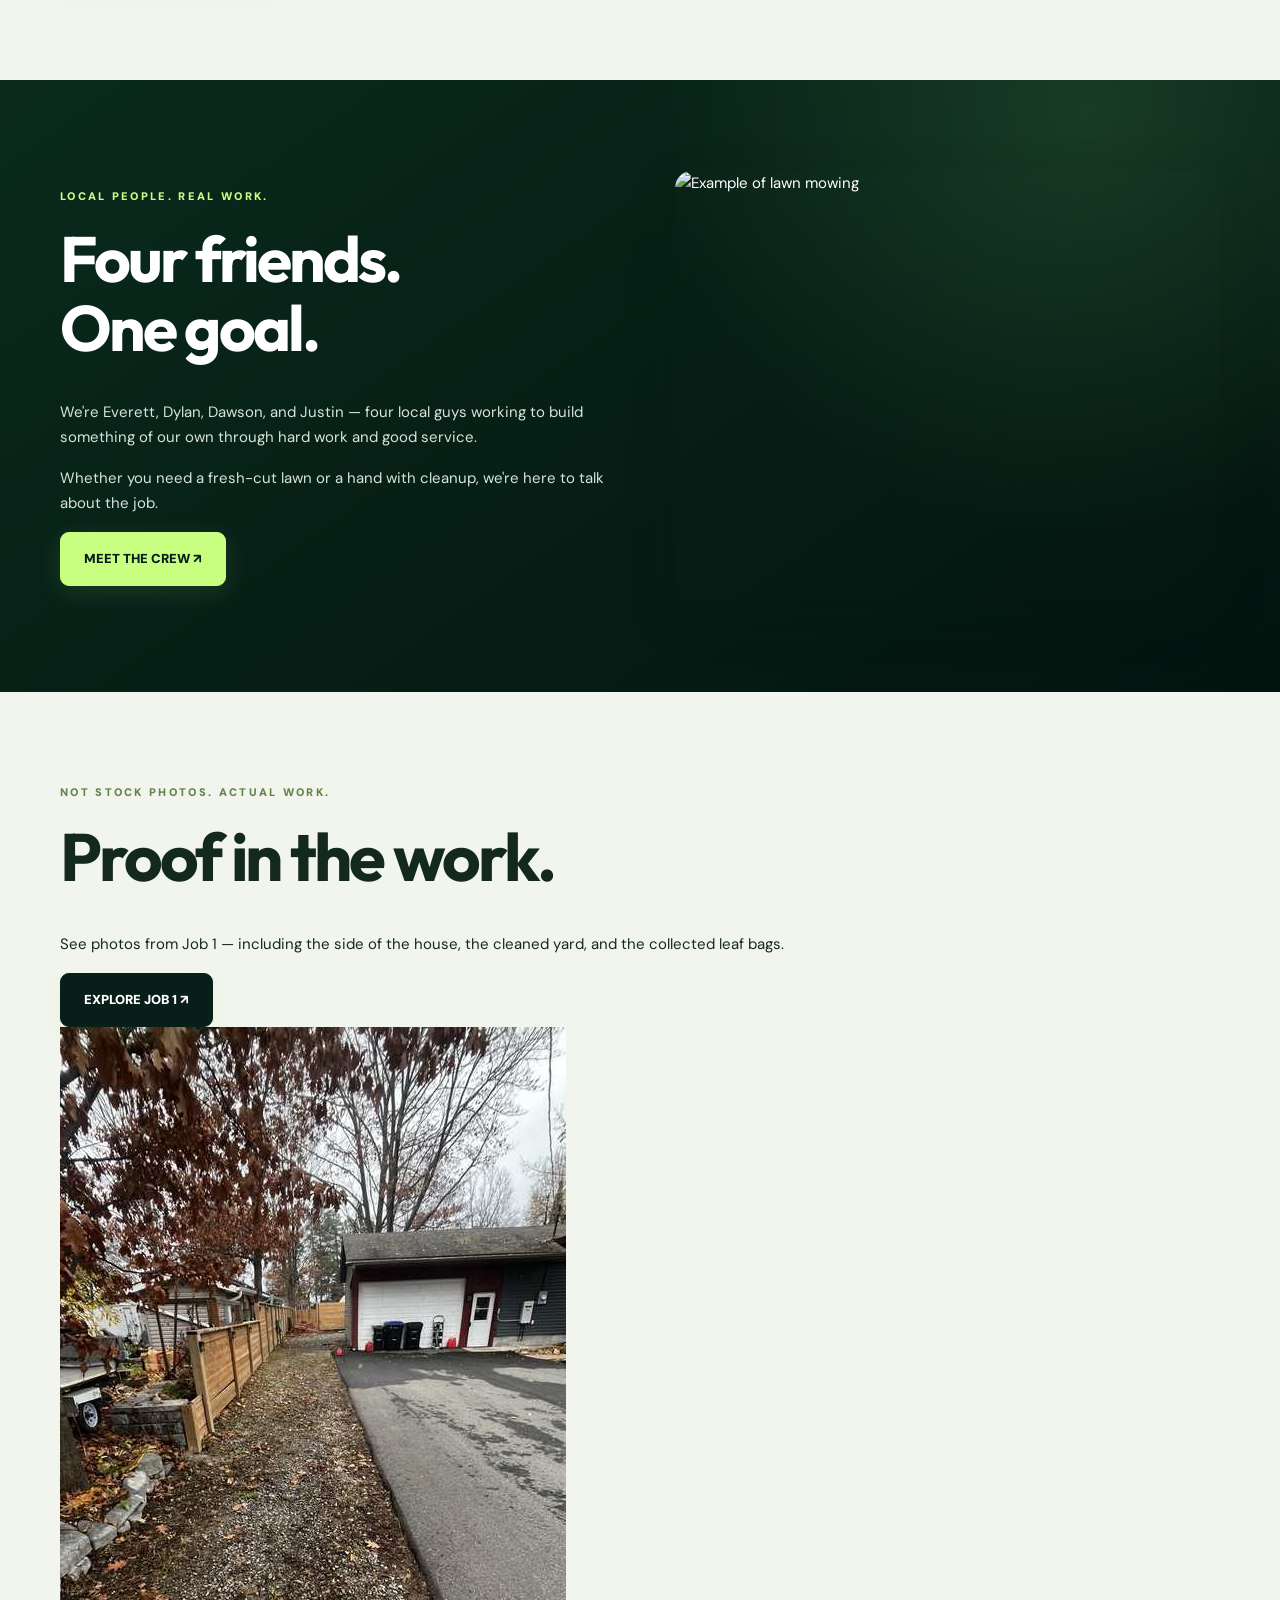
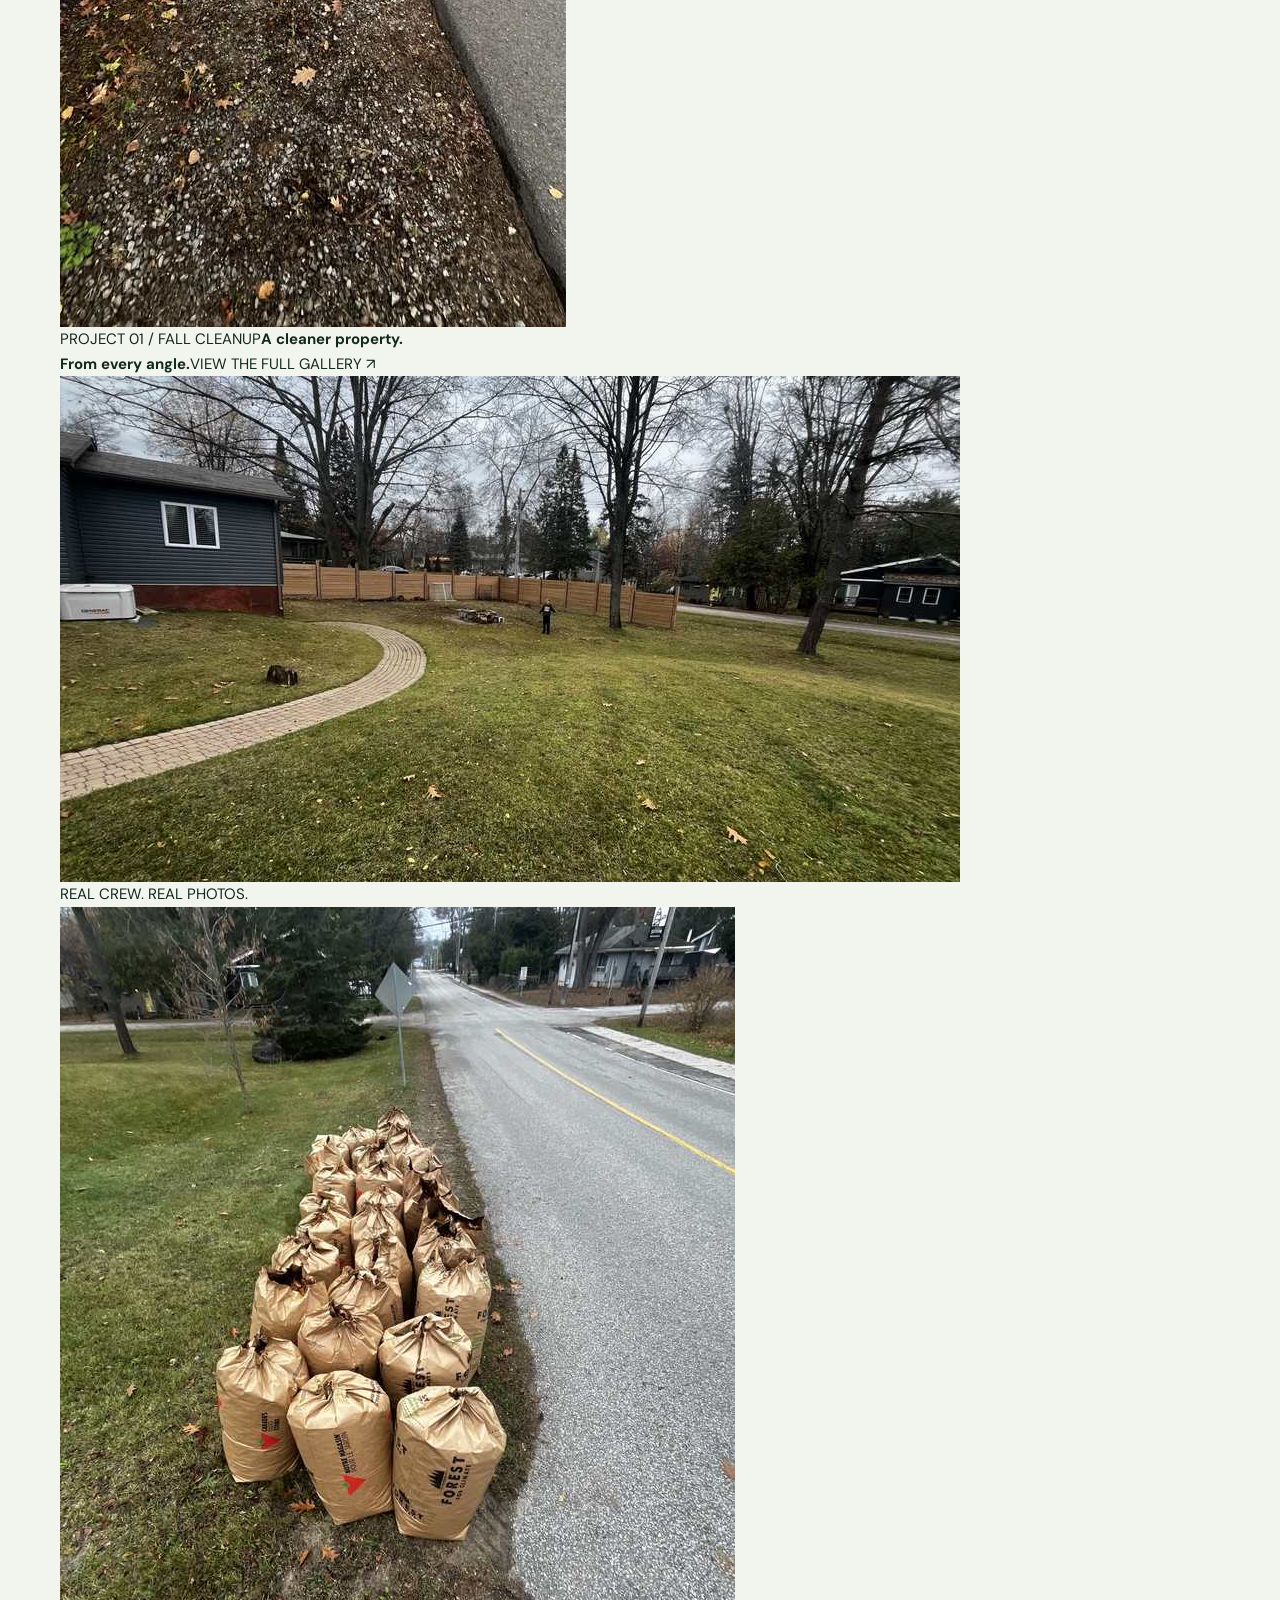
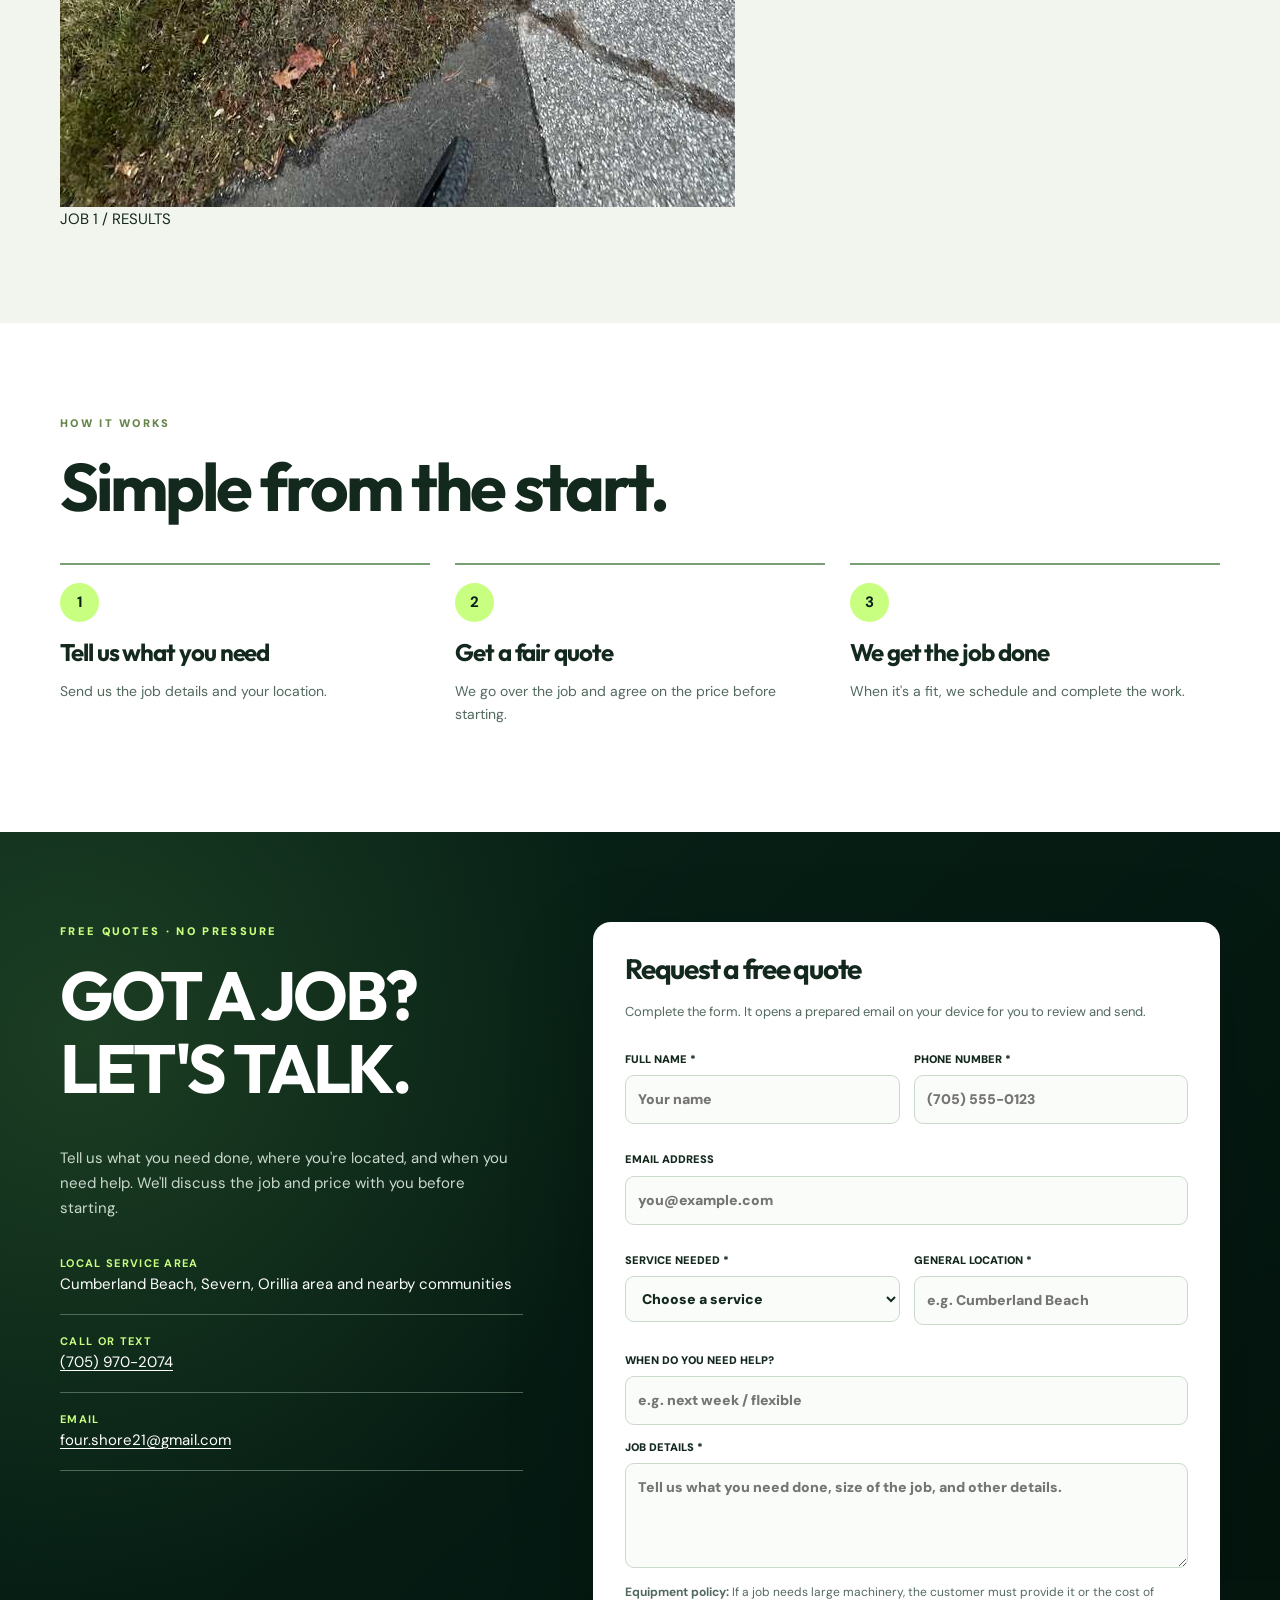
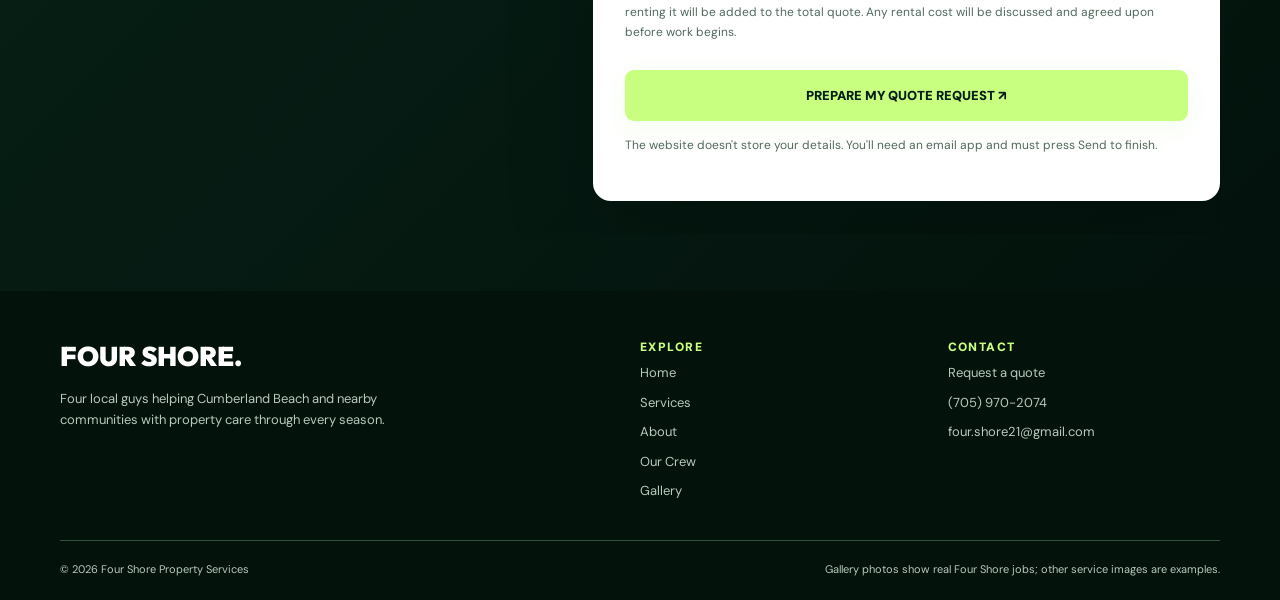
==== commit a8f68e63: "Advanced preview: immersive content and interaction index.html" ====
--- a/index.html
+++ b/index.html
@@ -1 +1 @@
-<!doctype html><html lang="en-CA"><head><meta charset="utf-8"><meta name="viewport" content="width=device-width,initial-scale=1"><meta name="theme-color" content="#102a22"><meta name="description" content="Four Shore Property Services in Cumberland Beach: lawn care, raking, snow clearing and seasonal jobs."><title>Lawn Care, Yard Cleanups &amp; Seasonal Property Help | Four Shore Property Services</title><link rel="stylesheet" href="/assets/style.css"><script defer src="/assets/site.js"></script></head><body><div class="notice-top"><div class="wrap"><span>LOCAL PROPERTY HELP · CUMBERLAND BEACH, ONTARIO</span><a href="tel:+17059702074">CALL OR TEXT: (705) 970-2074</a></div></div><header class="header"><div class="wrap header-inner"><a href="/" class="brand" aria-label="Four Shore Property Services home"><span class="mark">4S</span><span class="brand-name">FOUR SHORE<small>PROPERTY SERVICES</small></span></a><button type="button" class="menu" aria-label="Toggle navigation" aria-expanded="false" aria-controls="site-navigation">☰</button><nav class="nav" id="site-navigation"><a href="/" aria-current="page">Home</a><a href="/services/" >Services</a><a href="/about/" >About</a><a href="/crew/" >Our Crew</a><a href="/gallery/" >Gallery</a><a href="/contact/" >Contact</a><a href="#quote" class="btn">GET A FREE QUOTE ↗</a></nav></div></header><main><section class="hero"><div class="hero-bg" style="background-image:url('https://images.pexels.com/photos/9029162/pexels-photo-9029162.jpeg?auto=compress&cs=tinysrgb&w=1200')"></div><div class="wrap"><span class="eyebrow" style="color:var(--lime)">FOUR SHORE · CUMBERLAND BEACH, ON</span><h1>YOUR PROPERTY.<br><em>OUR PRIORITY.</em></h1><p>From summer lawns to winter snow, we're four local guys ready to take on the jobs that need doing.</p><div class="hero-buttons"><a href="#quote" class="btn">GET A FREE QUOTE ↗</a><a href="/services/" class="btn outline">EXPLORE SERVICES ↗</a></div><div class="proof"><span>LOCAL CREW</span><span>FOUR SEASONS</span><span>FREE QUOTES</span></div></div></section><div class="stripe"><div class="wrap"><span>LAWN CARE</span><span>LEAF RAKING</span><span>YARD CLEANUPS</span><span>SNOW SHOVELLING</span><span>ODD JOBS</span></div></div><section class="section"><div class="wrap"><div class="heading"><div><span class="eyebrow">WHAT WE DO</span><h2 class="large">Every season.<br>Ready to help.</h2></div><p>Find the work you need by season and get in touch for a free quote.</p></div><div class="grid4"><a class="card" href="/services/#spring"><img src="https://images.pexels.com/photos/17987518/pexels-photo-17987518.jpeg?auto=compress&cs=tinysrgb&w=1200" alt="Spring property work example" loading="lazy"><div class="card-body"><span>FRESH START</span><h3>Spring</h3><p>Clean up after winter and get your yard ready for warm weather.</p><span>EXPLORE SERVICES ↗</span></div></a><a class="card" href="/services/#summer"><img src="https://images.pexels.com/photos/3999647/pexels-photo-3999647.jpeg?auto=compress&cs=tinysrgb&w=1200" alt="Summer property work example" loading="lazy"><div class="card-body"><span>KEEP IT FRESH</span><h3>Summer</h3><p>Help keeping lawns, gardens, and outdoor spaces tidy.</p><span>EXPLORE SERVICES ↗</span></div></a><a class="card" href="/services/#fall"><img src="https://images.pexels.com/photos/17987518/pexels-photo-17987518.jpeg?auto=compress&cs=tinysrgb&w=1200" alt="Fall property work example" loading="lazy"><div class="card-body"><span>READY FOR WINTER</span><h3>Fall</h3><p>Take care of leaves and cleanup jobs before the colder months.</p><span>EXPLORE SERVICES ↗</span></div></a><a class="card" href="/services/#winter"><img src="https://images.pexels.com/photos/11584890/pexels-photo-11584890.jpeg?auto=compress&cs=tinysrgb&w=1200" alt="Winter property work example" loading="lazy"><div class="card-body"><span>CLEAR THE WAY</span><h3>Winter</h3><p>Practical help with snow and smaller winter property jobs.</p><span>EXPLORE SERVICES ↗</span></div></a></div></div></section><section class="section deep"><div class="wrap two"><div><span class="eyebrow" style="color:var(--lime)">LOCAL PEOPLE. REAL WORK.</span><h2>Four friends.<br>One goal.</h2><p class="light">We're Everett, Dylan, Dawson, and Justin — four local guys working to build something of our own through hard work and good service.</p><p class="light">Whether you need a fresh-cut lawn or a hand with cleanup, we're here to talk about the job.</p><a href="/crew/" class="btn">MEET THE CREW ↗</a></div><div class="photo"><img src="https://images.pexels.com/photos/3999647/pexels-photo-3999647.jpeg?auto=compress&cs=tinysrgb&w=1200" loading="lazy" alt="Example of lawn mowing"></div></div></section><section class="section white"><div class="wrap"><span class="eyebrow">HOW IT WORKS</span><h2 class="large">Simple from the start.</h2><div class="steps" style="color:var(--ink)"><div class="step"><b>1</b><h3>Tell us what you need</h3><p style="color:var(--muted)">Send us the job details and your location.</p></div><div class="step"><b>2</b><h3>Get a fair quote</h3><p style="color:var(--muted)">We go over the job and agree on the price before starting.</p></div><div class="step"><b>3</b><h3>We get the job done</h3><p style="color:var(--muted)">When it's a fit, we schedule and complete the work.</p></div></div></div></section><section class="quote" id="quote"><div class="wrap quote-grid"><div class="quote-intro"><span class="eyebrow" style="color:var(--lime)">FREE QUOTES · NO PRESSURE</span><h2>GOT A JOB?<br>LET'S TALK.</h2><p>Tell us what you need done, where you're located, and when you need help. We'll discuss the job and price with you before starting.</p><div class="contact-line"><b>LOCAL SERVICE AREA</b>Cumberland Beach, Severn, Orillia area and nearby communities</div><div class="contact-line"><b>CALL OR TEXT</b><a href="tel:+17059702074">(705) 970-2074</a></div><div class="contact-line"><b>EMAIL</b><a href="mailto:four.shore21@gmail.com">four.shore21@gmail.com</a></div></div><form class="form" data-form><h3>Request a free quote</h3><p>Complete the form. It opens a prepared email on your device for you to review and send.</p><div class="form-row"><label class="field">FULL NAME *<input name="name" required autocomplete="name" maxlength="100" placeholder="Your name"></label><label class="field">PHONE NUMBER *<input name="phone" required type="tel" autocomplete="tel" maxlength="30" placeholder="(705) 555-0123"></label></div><label class="field">EMAIL ADDRESS<input type="email" name="email" autocomplete="email" maxlength="150" placeholder="you@example.com"></label><div class="form-row"><label class="field">SERVICE NEEDED *<select name="service" required><option value="">Choose a service</option><option value="Spring yard cleanups">Spring yard cleanups</option><option value="Leaf raking and bagging">Leaf raking and bagging</option><option value="Garden bed help">Garden bed help</option><option value="Lawn mowing">Lawn mowing</option><option value="Garden maintenance">Garden maintenance</option><option value="Outdoor odd jobs">Outdoor odd jobs</option><option value="Fall yard cleanups">Fall yard cleanups</option><option value="Outdoor organizing">Outdoor organizing</option><option value="Snow shovelling">Snow shovelling</option><option value="Roof snow removal">Roof snow removal</option><option value="Winter property help">Winter property help</option><option value="Something else">Something else</option></select></label><label class="field">GENERAL LOCATION *<input name="location" required maxlength="120" placeholder="e.g. Cumberland Beach"></label></div><label class="field">WHEN DO YOU NEED HELP?<input name="timing" maxlength="100" placeholder="e.g. next week / flexible"></label><label class="field">JOB DETAILS *<textarea name="details" required maxlength="2000" placeholder="Tell us what you need done, size of the job, and other details."></textarea></label><p class="form-msg" style="margin-top:9px"><strong>Equipment policy:</strong> If a job needs large machinery, the customer must provide it or the cost of renting it will be added to the total quote. Any rental cost will be discussed and agreed upon before work begins.</p><button class="btn" type="submit">PREPARE MY QUOTE REQUEST ↗</button><p class="form-msg" role="status" aria-live="polite">The website doesn't store your details. You'll need an email app and must press Send to finish.</p></form></div></section></main><footer class="footer"><div class="wrap"><div class="footer-top"><div><a href="/"><strong>FOUR SHORE.</strong></a><p>Four local guys helping Cumberland Beach and nearby communities with property care through every season.</p></div><div><h4>EXPLORE</h4><div class="footer-links"><a href="/">Home</a><a href="/services/">Services</a><a href="/about/">About</a><a href="/crew/">Our Crew</a><a href="/gallery/">Gallery</a></div></div><div><h4>CONTACT</h4><div class="footer-links"><a href="/contact/">Request a quote</a><a href="tel:+17059702074">(705) 970-2074</a><a href="mailto:four.shore21@gmail.com">four.shore21@gmail.com</a></div></div></div><div class="footer-bottom"><span>© <span data-year></span> Four Shore Property Services</span><span>Images are examples, not Four Shore project photos.</span></div></div></footer></body></html>+<!doctype html><html lang="en-CA"><head><meta charset="utf-8"><meta name="viewport" content="width=device-width,initial-scale=1"><meta name="theme-color" content="#102a22"><meta name="description" content="Four Shore Property Services in Cumberland Beach: lawn care, raking, snow clearing and seasonal jobs."><title>Lawn Care, Yard Cleanups &amp; Seasonal Property Help | Four Shore Property Services</title><link rel="icon" type="image/svg+xml" href="/assets/fourshore-icon.svg"><meta name="color-scheme" content="light"><meta property="og:type" content="website"><meta property="og:site_name" content="Four Shore Property Services"><meta property="og:title" content="Four Shore Property Services"><link rel="stylesheet" href="/assets/style.css"><script defer src="/assets/site.js"></script></head><body><div class="notice-top"><div class="wrap"><span>LOCAL PROPERTY HELP · CUMBERLAND BEACH, ONTARIO</span><a href="tel:+17059702074">CALL OR TEXT: (705) 970-2074</a></div></div><header class="header"><div class="wrap header-inner"><a href="/" class="brand" aria-label="Four Shore Property Services home"><span class="mark">4S</span><span class="brand-name">FOUR SHORE<small>PROPERTY SERVICES</small></span></a><button type="button" class="menu" aria-label="Toggle navigation" aria-expanded="false" aria-controls="site-navigation">☰</button><nav class="nav" id="site-navigation"><a href="/" aria-current="page">Home</a><a href="/services/" >Services</a><a href="/about/" >About</a><a href="/crew/" >Our Crew</a><a href="/gallery/" >Gallery</a><a href="/contact/" >Contact</a><a href="#quote" class="btn">GET A FREE QUOTE ↗</a></nav></div></header><main><section class="hero"><div class="hero-bg" style="background-image:url('/assets/job1/cleared-lawn.jpg')"></div><div class="wrap"><span class="eyebrow" style="color:var(--lime)">FOUR SHORE · CUMBERLAND BEACH, ON</span><span class="experience-hero-index" aria-hidden="true">01 / LIVE BETTER OUTSIDE</span><h1>YOUR PROPERTY.<br><em>OUR PRIORITY.</em></h1><p>From summer lawns to winter snow, we're four local guys ready to take on the jobs that need doing.</p><div class="hero-buttons"><a href="#quote" class="btn">GET A FREE QUOTE ↗</a><a href="/services/" class="btn outline">EXPLORE SERVICES ↗</a></div><div class="proof"><span>LOCAL CREW</span><span>FOUR SEASONS</span><span>FREE QUOTES</span></div></div></section><div class="stripe"><div class="wrap"><span>LAWN CARE</span><span>LEAF RAKING</span><span>YARD CLEANUPS</span><span>SNOW SHOVELLING</span><span>ODD JOBS</span></div></div><section class="section"><div class="wrap"><div class="heading"><div><span class="eyebrow">WHAT WE DO</span><h2 class="large">Every season.<br>Ready to help.</h2></div><p>Find the work you need by season and get in touch for a free quote.</p></div><div class="experience-service" data-experience-services><div class="experience-service-tabs" role="tablist" aria-label="Select a season"><button type="button" class="experience-tab" role="tab" id="season-tab-spring" aria-controls="season-panel-spring" aria-selected="true" tabindex="0" data-season="spring"><span class="experience-tab-index">01</span>Spring<span class="experience-tab-arrow" aria-hidden="true">↗</span></button><button type="button" class="experience-tab" role="tab" id="season-tab-summer" aria-controls="season-panel-summer" aria-selected="false" tabindex="-1" data-season="summer"><span class="experience-tab-index">02</span>Summer<span class="experience-tab-arrow" aria-hidden="true">↗</span></button><button type="button" class="experience-tab" role="tab" id="season-tab-fall" aria-controls="season-panel-fall" aria-selected="false" tabindex="-1" data-season="fall"><span class="experience-tab-index">03</span>Fall<span class="experience-tab-arrow" aria-hidden="true">↗</span></button><button type="button" class="experience-tab" role="tab" id="season-tab-winter" aria-controls="season-panel-winter" aria-selected="false" tabindex="-1" data-season="winter"><span class="experience-tab-index">04</span>Winter<span class="experience-tab-arrow" aria-hidden="true">↗</span></button></div><div class="experience-service-panels"><section class="experience-panel" id="season-panel-spring" role="tabpanel" aria-labelledby="season-tab-spring" ><div class="experience-panel-visual"><img src="https://images.pexels.com/photos/17987518/pexels-photo-17987518.jpeg?auto=compress&cs=tinysrgb&w=1200" loading="lazy" alt="Spring property service example"><span class="experience-image-tag">SERVICE EXAMPLE</span></div><div class="experience-panel-body"><span class="eyebrow">RESET THE OUTDOORS</span><h3>Spring<span class="experience-dot">.</span></h3><p>Clean up after winter and get your yard ready for warm weather.</p><div class="experience-job-list"><span>Spring yard cleanups</span><span>Leaf raking and bagging</span><span>Garden bed help</span></div><a class="btn dark" href="/services/#spring">VIEW SPRING SERVICES ↗</a></div></section><section class="experience-panel" id="season-panel-summer" role="tabpanel" aria-labelledby="season-tab-summer" hidden><div class="experience-panel-visual"><img src="https://images.pexels.com/photos/3999647/pexels-photo-3999647.jpeg?auto=compress&cs=tinysrgb&w=1200" loading="lazy" alt="Summer property service example"><span class="experience-image-tag">SERVICE EXAMPLE</span></div><div class="experience-panel-body"><span class="eyebrow">KEEP IT SHARP</span><h3>Summer<span class="experience-dot">.</span></h3><p>Help keeping lawns, gardens, and outdoor spaces tidy.</p><div class="experience-job-list"><span>Lawn mowing</span><span>Garden maintenance</span><span>Outdoor odd jobs</span></div><a class="btn dark" href="/services/#summer">VIEW SUMMER SERVICES ↗</a></div></section><section class="experience-panel" id="season-panel-fall" role="tabpanel" aria-labelledby="season-tab-fall" hidden><div class="experience-panel-visual"><img src="/assets/job1/cleared-lawn.jpg" loading="lazy" alt="Fall property service example"><span class="experience-image-tag">REAL FOUR SHORE WORK</span></div><div class="experience-panel-body"><span class="eyebrow">BEFORE THE SNOW</span><h3>Fall<span class="experience-dot">.</span></h3><p>Take care of leaves and cleanup jobs before the colder months.</p><div class="experience-job-list"><span>Leaf raking and bagging</span><span>Fall yard cleanups</span><span>Outdoor organizing</span></div><a class="btn dark" href="/services/#fall">VIEW FALL SERVICES ↗</a></div></section><section class="experience-panel" id="season-panel-winter" role="tabpanel" aria-labelledby="season-tab-winter" hidden><div class="experience-panel-visual"><img src="https://images.pexels.com/photos/11584890/pexels-photo-11584890.jpeg?auto=compress&cs=tinysrgb&w=1200" loading="lazy" alt="Winter property service example"><span class="experience-image-tag">SERVICE EXAMPLE</span></div><div class="experience-panel-body"><span class="eyebrow">CLEAR THE WAY</span><h3>Winter<span class="experience-dot">.</span></h3><p>Practical help with snow and smaller winter property jobs.</p><div class="experience-job-list"><span>Snow shovelling</span><span>Roof snow removal</span><span>Winter property help</span></div><a class="btn dark" href="/services/#winter">VIEW WINTER SERVICES ↗</a></div></section></div></div></div></section><section class="section deep"><div class="wrap two"><div><span class="eyebrow" style="color:var(--lime)">LOCAL PEOPLE. REAL WORK.</span><h2>Four friends.<br>One goal.</h2><p class="light">We're Everett, Dylan, Dawson, and Justin — four local guys working to build something of our own through hard work and good service.</p><p class="light">Whether you need a fresh-cut lawn or a hand with cleanup, we're here to talk about the job.</p><a href="/crew/" class="btn">MEET THE CREW ↗</a></div><div class="photo"><img src="https://images.pexels.com/photos/3999647/pexels-photo-3999647.jpeg?auto=compress&cs=tinysrgb&w=1200" loading="lazy" alt="Example of lawn mowing"></div></div></section><section class="section experience-project" aria-labelledby="experience-project-heading"><div class="wrap"><div class="experience-project-header"><div><span class="eyebrow">NOT STOCK PHOTOS. ACTUAL WORK.</span><h2 id="experience-project-heading" class="large">Proof in the work<span class="experience-dot">.</span></h2><p>See photos from Job 1 — including the side of the house, the cleaned yard, and the collected leaf bags.</p></div><a class="btn dark" href="/gallery/">EXPLORE JOB 1 ↗</a></div><div class="experience-project-grid"><a href="/gallery/" class="experience-project-main"><img src="/assets/job1/side-of-house.jpg" loading="lazy" decoding="async" alt="Real photo of cleanup beside the house"><div class="experience-project-overlay"><span>PROJECT 01 / FALL CLEANUP</span><strong>A cleaner property.<br>From every angle.</strong><span>VIEW THE FULL GALLERY ↗</span></div></a><a href="/gallery/" class="experience-project-side"><img src="/assets/job1/dylan-thumbs-up.jpg" loading="lazy" decoding="async" alt="Dylan giving a thumbs-up in the yard"><span class="experience-project-photo-tag">REAL CREW. REAL PHOTOS.</span></a><a href="/gallery/" class="experience-project-side"><img src="/assets/job1/collected-leaf-bags.jpg" loading="lazy" decoding="async" alt="Leaf bags collected at the property"><span class="experience-project-photo-tag">JOB 1 / RESULTS</span></a></div></div></section><section class="section white"><div class="wrap"><span class="eyebrow">HOW IT WORKS</span><h2 class="large">Simple from the start.</h2><div class="steps" style="color:var(--ink)"><div class="step"><b>1</b><h3>Tell us what you need</h3><p style="color:var(--muted)">Send us the job details and your location.</p></div><div class="step"><b>2</b><h3>Get a fair quote</h3><p style="color:var(--muted)">We go over the job and agree on the price before starting.</p></div><div class="step"><b>3</b><h3>We get the job done</h3><p style="color:var(--muted)">When it's a fit, we schedule and complete the work.</p></div></div></div></section><section class="quote" id="quote"><div class="wrap quote-grid"><div class="quote-intro"><span class="eyebrow" style="color:var(--lime)">FREE QUOTES · NO PRESSURE</span><h2>GOT A JOB?<br>LET'S TALK.</h2><p>Tell us what you need done, where you're located, and when you need help. We'll discuss the job and price with you before starting.</p><div class="contact-line"><b>LOCAL SERVICE AREA</b>Cumberland Beach, Severn, Orillia area and nearby communities</div><div class="contact-line"><b>CALL OR TEXT</b><a href="tel:+17059702074">(705) 970-2074</a></div><div class="contact-line"><b>EMAIL</b><a href="mailto:four.shore21@gmail.com">four.shore21@gmail.com</a></div></div><form class="form" data-form><h3>Request a free quote</h3><p>Complete the form. It opens a prepared email on your device for you to review and send.</p><div class="form-row"><label class="field">FULL NAME *<input name="name" required autocomplete="name" maxlength="100" placeholder="Your name"></label><label class="field">PHONE NUMBER *<input name="phone" required type="tel" autocomplete="tel" maxlength="30" placeholder="(705) 555-0123"></label></div><label class="field">EMAIL ADDRESS<input type="email" name="email" autocomplete="email" maxlength="150" placeholder="you@example.com"></label><div class="form-row"><label class="field">SERVICE NEEDED *<select name="service" required><option value="">Choose a service</option><option value="Spring yard cleanups">Spring yard cleanups</option><option value="Leaf raking and bagging">Leaf raking and bagging</option><option value="Garden bed help">Garden bed help</option><option value="Lawn mowing">Lawn mowing</option><option value="Garden maintenance">Garden maintenance</option><option value="Outdoor odd jobs">Outdoor odd jobs</option><option value="Fall yard cleanups">Fall yard cleanups</option><option value="Outdoor organizing">Outdoor organizing</option><option value="Snow shovelling">Snow shovelling</option><option value="Roof snow removal">Roof snow removal</option><option value="Winter property help">Winter property help</option><option value="Something else">Something else</option></select></label><label class="field">GENERAL LOCATION *<input name="location" required maxlength="120" placeholder="e.g. Cumberland Beach"></label></div><label class="field">WHEN DO YOU NEED HELP?<input name="timing" maxlength="100" placeholder="e.g. next week / flexible"></label><label class="field">JOB DETAILS *<textarea name="details" required maxlength="2000" placeholder="Tell us what you need done, size of the job, and other details."></textarea></label><p class="form-msg" style="margin-top:9px"><strong>Equipment policy:</strong> If a job needs large machinery, the customer must provide it or the cost of renting it will be added to the total quote. Any rental cost will be discussed and agreed upon before work begins.</p><button class="btn" type="submit">PREPARE MY QUOTE REQUEST ↗</button><p class="form-msg" role="status" aria-live="polite">The website doesn't store your details. You'll need an email app and must press Send to finish.</p></form></div></section></main><footer class="footer"><div class="wrap"><div class="footer-top"><div><a href="/"><strong>FOUR SHORE.</strong></a><p>Four local guys helping Cumberland Beach and nearby communities with property care through every season.</p></div><div><h4>EXPLORE</h4><div class="footer-links"><a href="/">Home</a><a href="/services/">Services</a><a href="/about/">About</a><a href="/crew/">Our Crew</a><a href="/gallery/">Gallery</a></div></div><div><h4>CONTACT</h4><div class="footer-links"><a href="/contact/">Request a quote</a><a href="tel:+17059702074">(705) 970-2074</a><a href="mailto:four.shore21@gmail.com">four.shore21@gmail.com</a></div></div></div><div class="footer-bottom"><span>© <span data-year></span> Four Shore Property Services</span><span>Gallery photos show real Four Shore jobs; other service images are examples.</span></div></div></footer></body></html>
--- a/assets/style.css
+++ b/assets/style.css
@@ -11,3 +11,78 @@
 .footer{background:#06160e;color:#b6c9bc;padding:48px 0 22px}.footer-top{display:grid;grid-template-columns:2fr 1fr 1fr;gap:35px}.footer strong{color:#fff;font:900 27px Outfit}.footer p{font-size:13px;margin-top:14px;max-width:350px}.footer h4{font:900 12px 'DM Sans';color:var(--lime);letter-spacing:.12em}.footer-links{display:grid;gap:8px;font-size:13px}.footer-links a:hover{text-decoration:underline}.footer-bottom{border-top:1px solid #35503d;padding-top:19px;margin-top:38px;display:flex;justify-content:space-between;font-size:11px;gap:16px}
 a:focus-visible,button:focus-visible,summary:focus-visible,input:focus-visible,textarea:focus-visible,select:focus-visible{outline:3px solid #9bbe65;outline-offset:3px}
 @media(max-width:1050px){.nav{gap:14px}.nav>a:not(.btn){font-size:12px}.grid4,.team{grid-template-columns:repeat(2,1fr)}}@media(max-width:830px){.menu{display:block}.header-inner{min-height:74px}.nav{display:none;position:absolute;left:0;right:0;top:100%;background:var(--cream);padding:22px;box-shadow:0 20px 25px #0002;flex-direction:column;align-items:stretch;gap:6px}.nav.open{display:flex}.nav>a{padding:8px 3px}.two,.season-layout,.quote-grid{grid-template-columns:1fr;gap:30px}.heading{display:block}.section,.quote{padding:70px 0}.hero{min-height:570px}.gallery{grid-template-columns:repeat(2,1fr)}}@media(max-width:540px){.wrap{width:calc(100% - 34px)}.notice-top .wrap{flex-wrap:wrap;gap:2px}.hero h1{font-size:clamp(49px,11.8vw,72px)}.hero p{font-size:16px}.grid4,.steps,.team,.gallery,.form-row,.footer-top{grid-template-columns:1fr}.hero .wrap{padding:75px 0}.card img{height:235px}.season-image{height:240px}.photo img{height:310px}.form{padding:22px}.footer-bottom{flex-wrap:wrap}}@media(prefers-reduced-motion:reduce){*{scroll-behavior:auto!important;transition:none!important}}
+
+
+/* FOUR SHORE / MOTION CONCEPT — PREVIEW ONLY */
+:root{--pine:#071e19;--deep:#04130f;--lime:#c9ff80;--cream:#f2f5ee;--line:#cbd9cc;--ink:#14291e;--muted:#52695e}
+body{overflow-x:hidden;background:var(--cream)}
+::selection{background:var(--lime);color:#082017}
+.header{background:rgba(248,251,244,.86);backdrop-filter:blur(24px) saturate(160%);box-shadow:0 10px 45px rgba(3,27,17,.06)}
+.header:after{content:"";position:absolute;bottom:-1px;left:0;height:1px;width:100%;background:linear-gradient(90deg,transparent,rgba(75,145,90,.5),transparent)}
+.brand .mark{box-shadow:0 0 0 1px rgba(197,255,125,.18),0 0 26px rgba(143,225,86,.18);transform:rotate(-4deg)}
+.brand:hover .mark{transform:rotate(0) scale(1.07)}
+.brand .mark,.nav a,.btn{transition:transform .35s cubic-bezier(.2,.8,.2,1),box-shadow .35s,background .35s}
+.nav>a:not(.btn){position:relative}
+.nav>a:not(.btn):after{content:"";position:absolute;left:0;right:100%;bottom:2px;height:2px;background:#7ba74a;transition:right .35s}
+.nav>a:not(.btn):hover:after{right:0}
+.btn{position:relative;overflow:hidden;box-shadow:0 6px 25px rgba(172,239,107,.13)}
+.btn:after{content:"";position:absolute;inset:-40%;transform:translateX(-150%) rotate(20deg);background:linear-gradient(90deg,transparent,rgba(255,255,255,.38),transparent);transition:transform .75s}
+.btn:hover:after{transform:translateX(150%) rotate(20deg)}
+.btn:hover{box-shadow:0 10px 30px rgba(160,233,102,.25);transform:translateY(-3px)}
+.hero{min-height:min(790px,95vh);background:#051810}
+.hero .hero-bg{transform:scale(1.08);animation:fourshore-kenburns 19s ease-in-out infinite alternate}
+.hero:before{background:linear-gradient(90deg,rgba(2,16,11,.98) 0%,rgba(2,16,11,.9) 35%,rgba(2,16,11,.4) 100%)}
+.hero:after,.page-hero:after{content:"";position:absolute;inset:0;z-index:-1;pointer-events:none;background:radial-gradient(circle at var(--spot-x,80%) var(--spot-y,35%),rgba(176,255,111,.17),transparent 30%);mix-blend-mode:screen}
+.hero h1{font-size:clamp(56px,8.2vw,110px);text-shadow:0 15px 60px rgba(0,0,0,.2)}
+.hero h1 em{background:linear-gradient(120deg,#b4f478,#e4ffbd,#8de49c);background-size:200% auto;-webkit-background-clip:text;background-clip:text;color:transparent;animation:fourshore-shimmer 8s linear infinite}
+.hero .eyebrow{display:inline-flex;align-items:center;gap:11px}
+.hero .eyebrow:before{content:"";width:7px;height:7px;border-radius:50%;background:var(--lime);box-shadow:0 0 0 5px rgba(194,255,121,.15),0 0 20px rgba(194,255,121,.8)}
+.hero-buttons .btn:first-child{box-shadow:0 0 40px rgba(188,255,116,.25)}
+.proof span{letter-spacing:.05em}
+.stripe{background:linear-gradient(90deg,#b9f17c,#e0ffa5,#b5e982);background-size:200% auto;animation:fourshore-shimmer 12s linear infinite}
+.section{position:relative}
+.section.white{background:#fff}
+.section.deep{background:radial-gradient(circle at 85% 5%,rgba(137,236,128,.14),transparent 35%),linear-gradient(145deg,#0a2a1d,#03140f)}
+.eyebrow{letter-spacing:.21em}
+.card{border-color:rgba(28,67,44,.11);box-shadow:0 8px 24px rgba(13,50,30,.04);transform-style:preserve-3d;will-change:transform}
+.card:hover{box-shadow:0 28px 70px rgba(10,48,24,.17)}
+.card img{transition:transform .8s cubic-bezier(.2,.8,.2,1),filter .8s;filter:saturate(.9)}
+.card:hover img{transform:scale(1.085);filter:saturate(1.1)}
+.card-body{position:relative;z-index:1}
+.card-body span:last-child{display:inline-flex;gap:10px;align-items:center}
+.card-body span:last-child:after{content:"→";font-size:18px;transition:transform .3s}
+.card:hover .card-body span:last-child:after{transform:translateX(6px)}
+.photo,.season-image,.gallery figure{box-shadow:0 18px 55px rgba(4,32,15,.12)}
+.photo img,.season-image,.gallery img{transition:transform .85s cubic-bezier(.2,.8,.2,1),filter .85s}
+.photo:hover img,.gallery figure:hover img{transform:scale(1.04)}
+.season{position:relative}
+.season:before{content:"";position:absolute;top:0;left:0;width:60px;height:2px;background:var(--lime)}
+.job,.person,.gallery figure,.form{transition:transform .35s,box-shadow .35s,border-color .35s}
+.job:hover,.person:hover,.gallery figure:hover{transform:translateY(-4px);border-color:#a2c995;box-shadow:0 20px 48px rgba(14,52,27,.1)}
+.person details[open]{background:rgba(185,239,149,.12);border-radius:9px;padding:9px;margin:-9px}
+.gallery details[open]>summary{color:#397b37}
+.gallery details>summary{transition:color .3s}
+.quote{background:radial-gradient(circle at 7% 20%,rgba(155,234,106,.14),transparent 38%),linear-gradient(135deg,#082419,#03120c)}
+.form{box-shadow:0 30px 90px rgba(0,0,0,.18)}
+.form:focus-within{box-shadow:0 30px 90px rgba(0,0,0,.23),0 0 0 1px rgba(191,245,130,.5)}
+.form .field input:focus,.form .field textarea:focus,.form .field select:focus{outline:2px solid #a4dc6c;outline-offset:1px}
+.footer{background:#03130b}
+.motion-reveal{opacity:0;transform:translate3d(0,36px,0);filter:blur(6px);transition:opacity .85s cubic-bezier(.2,.7,.2,1),transform .85s cubic-bezier(.2,.7,.2,1),filter .85s}
+.motion-reveal.is-visible{opacity:1;transform:translate3d(0,0,0);filter:blur(0)}
+.motion-reveal[data-motion-delay="1"]{transition-delay:.08s}.motion-reveal[data-motion-delay="2"]{transition-delay:.16s}.motion-reveal[data-motion-delay="3"]{transition-delay:.24s}
+.motion-progress{position:fixed;top:0;left:0;height:3px;width:100%;z-index:100;background:linear-gradient(90deg,#79c766,#d6ff8e);transform:scaleX(0);transform-origin:left;pointer-events:none;box-shadow:0 0 14px rgba(185,255,100,.65)}
+.motion-orbit{position:absolute;width:340px;height:340px;right:-130px;bottom:-140px;border:1px solid rgba(185,255,120,.13);border-radius:50%;pointer-events:none}
+.motion-orbit:before,.motion-orbit:after{content:"";position:absolute;inset:30px;border:1px solid rgba(185,255,120,.1);border-radius:50%}
+.motion-orbit:after{inset:65px}
+.motion-word{display:inline-block;animation:fourshore-float 6s ease-in-out infinite}
+.motion-ticker{display:flex;align-items:center;gap:24px}
+.motion-ticker span{white-space:nowrap}
+.motion-scroll{position:absolute;bottom:25px;right:clamp(22px,5vw,80px);font-size:10px;font-weight:800;letter-spacing:.2em;writing-mode:vertical-rl;color:#c8e5c8;display:flex;align-items:center;gap:13px}
+.motion-scroll:after{content:"";height:64px;width:1px;background:linear-gradient(transparent,#c8e5c8);animation:fourshore-line 2.5s ease-in-out infinite}
+@keyframes fourshore-kenburns{from{transform:scale(1.08)}to{transform:scale(1.19) translate(-1%,1%)}}
+@keyframes fourshore-shimmer{to{background-position:200% center}}
+@keyframes fourshore-float{50%{transform:translateY(-8px)}}
+@keyframes fourshore-line{50%{opacity:.3;transform:translateY(10px)}}
+@media(max-width:830px){.hero{min-height:610px}.motion-scroll{display:none}.motion-orbit{width:200px;height:200px;right:-90px;bottom:-70px}.nav{background:rgba(247,250,244,.98);backdrop-filter:blur(20px)}}
+@media(max-width:540px){.hero{min-height:590px}.hero h1{font-size:clamp(47px,11.5vw,70px)}.hero .wrap{padding:75px 0}.card:hover,.person:hover,.job:hover{transform:none}}
+@media(prefers-reduced-motion:reduce){.hero .hero-bg,.hero h1 em,.stripe,.motion-word,.motion-scroll:after{animation:none!important}.motion-reveal{opacity:1!important;transform:none!important;filter:none!important;transition:none!important}.card,.card img,.job,.person,.gallery img,.photo img,.btn,.btn:after{transition:none!important}.motion-progress{display:none}}
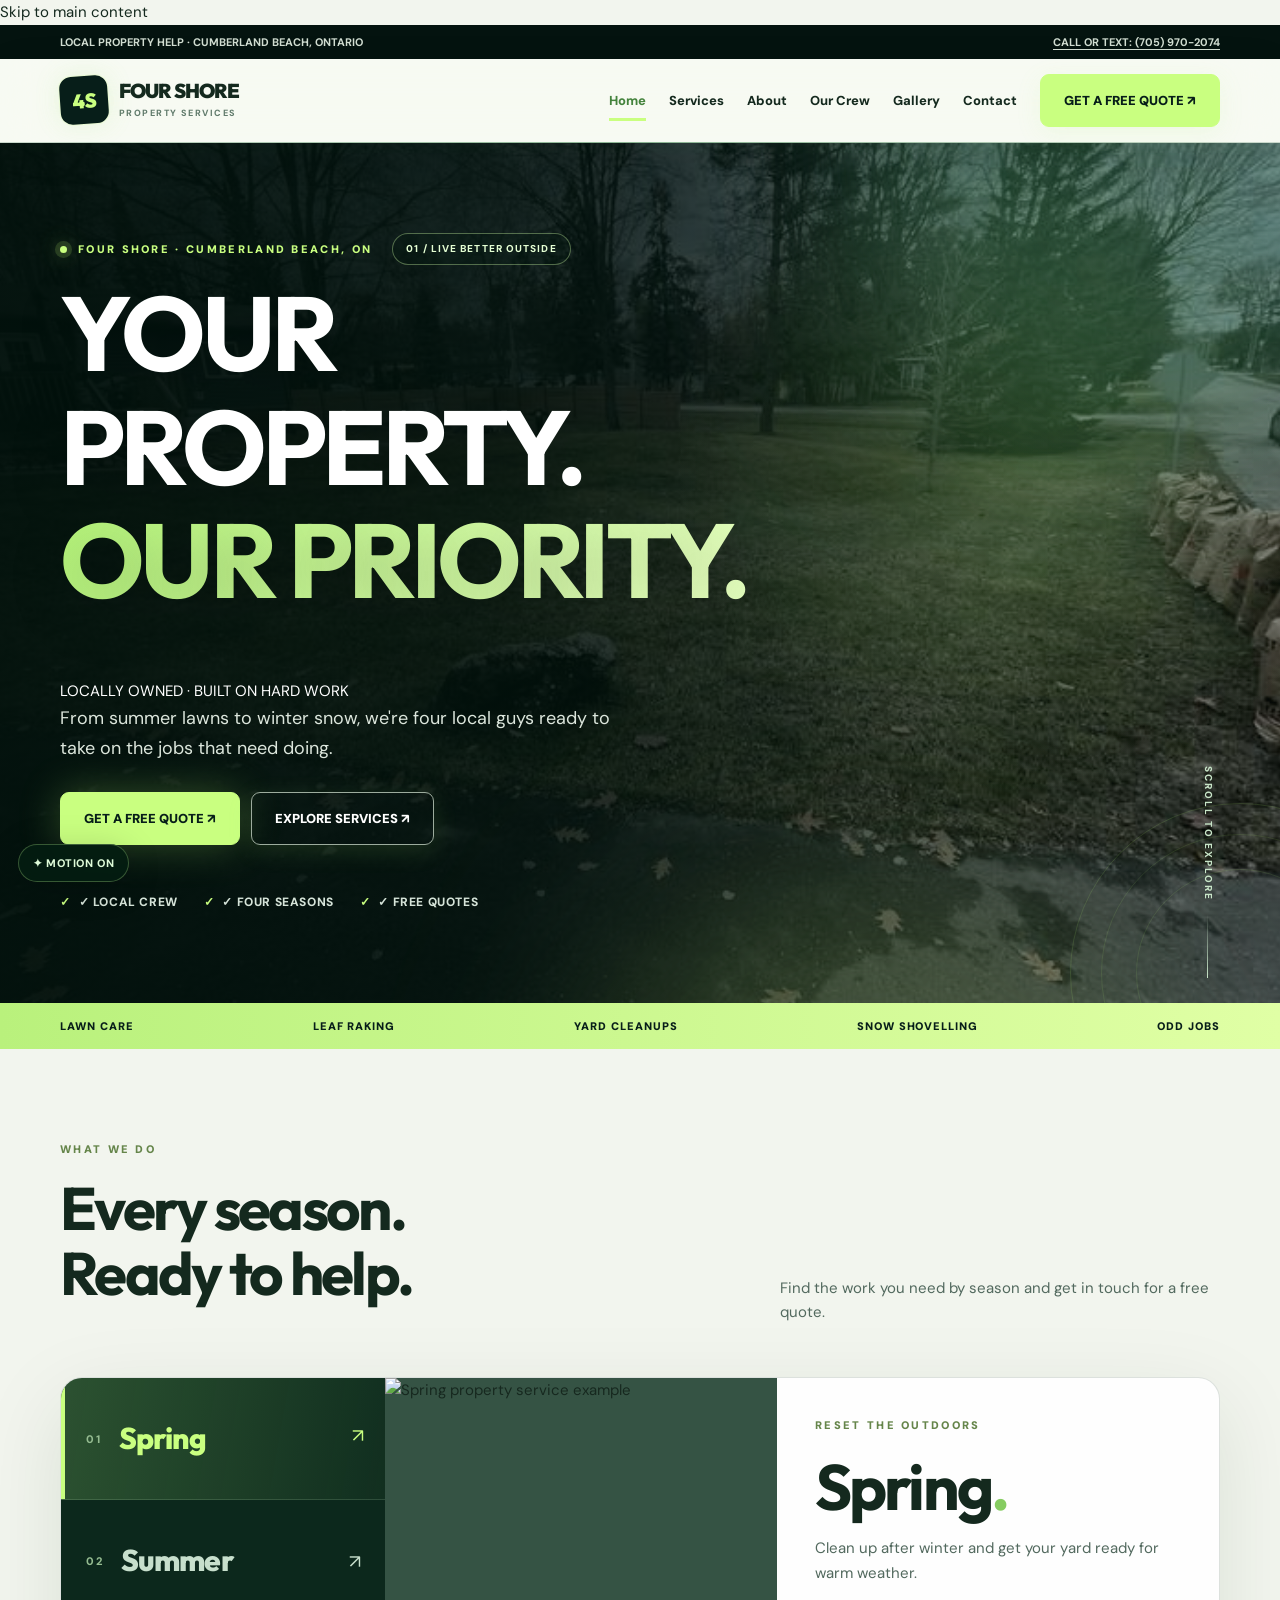
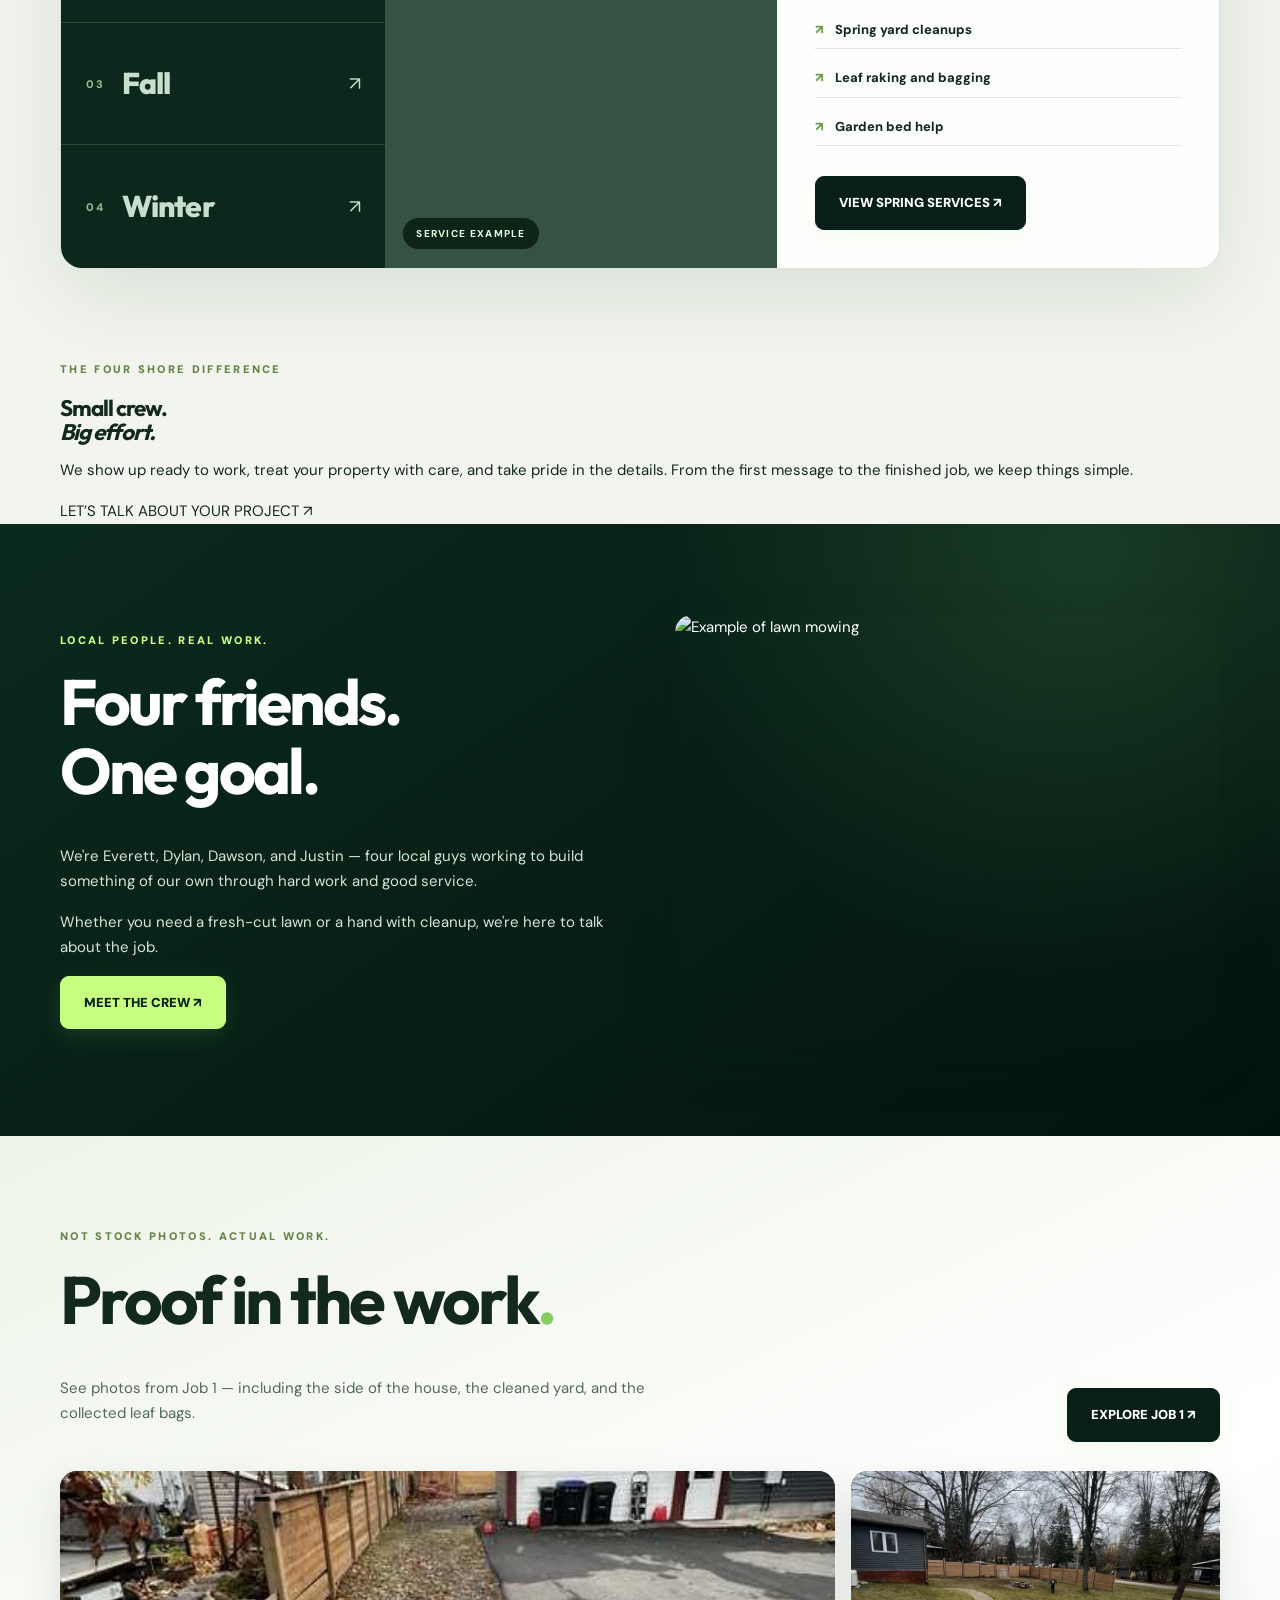
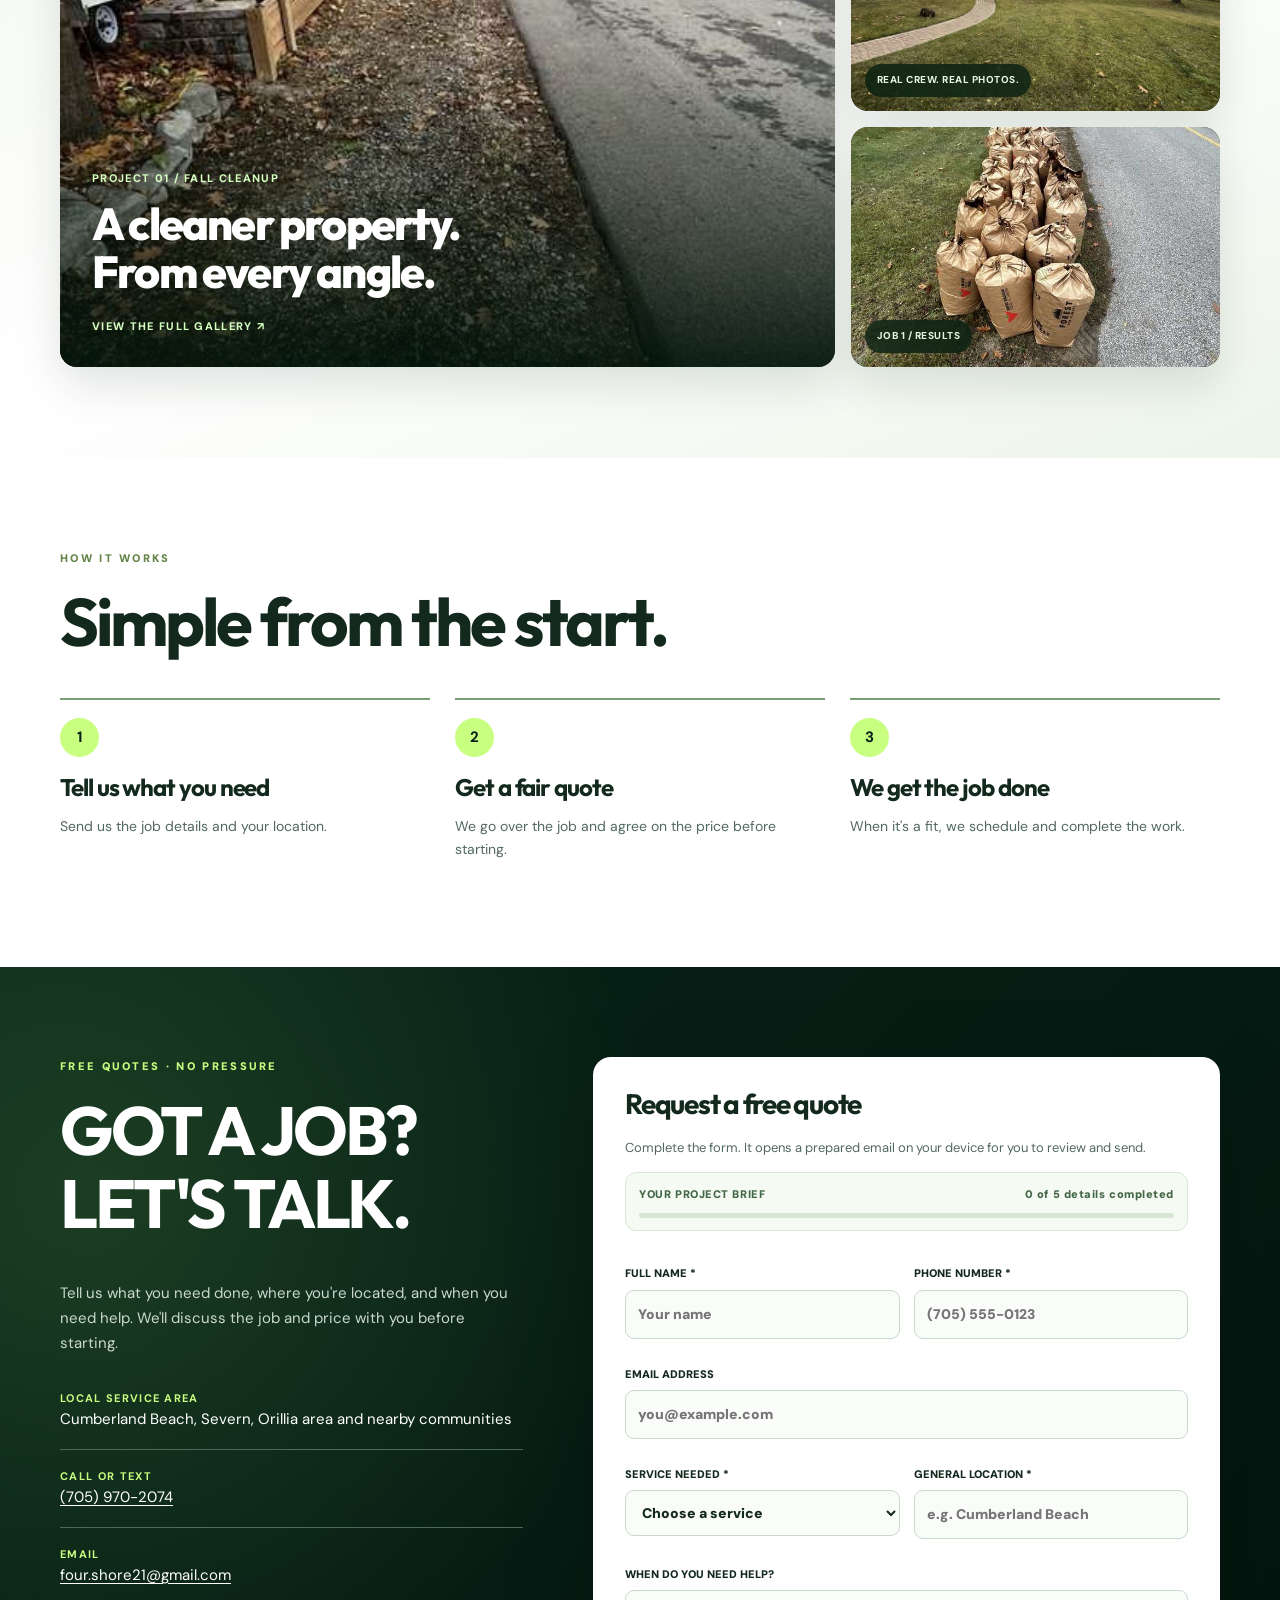
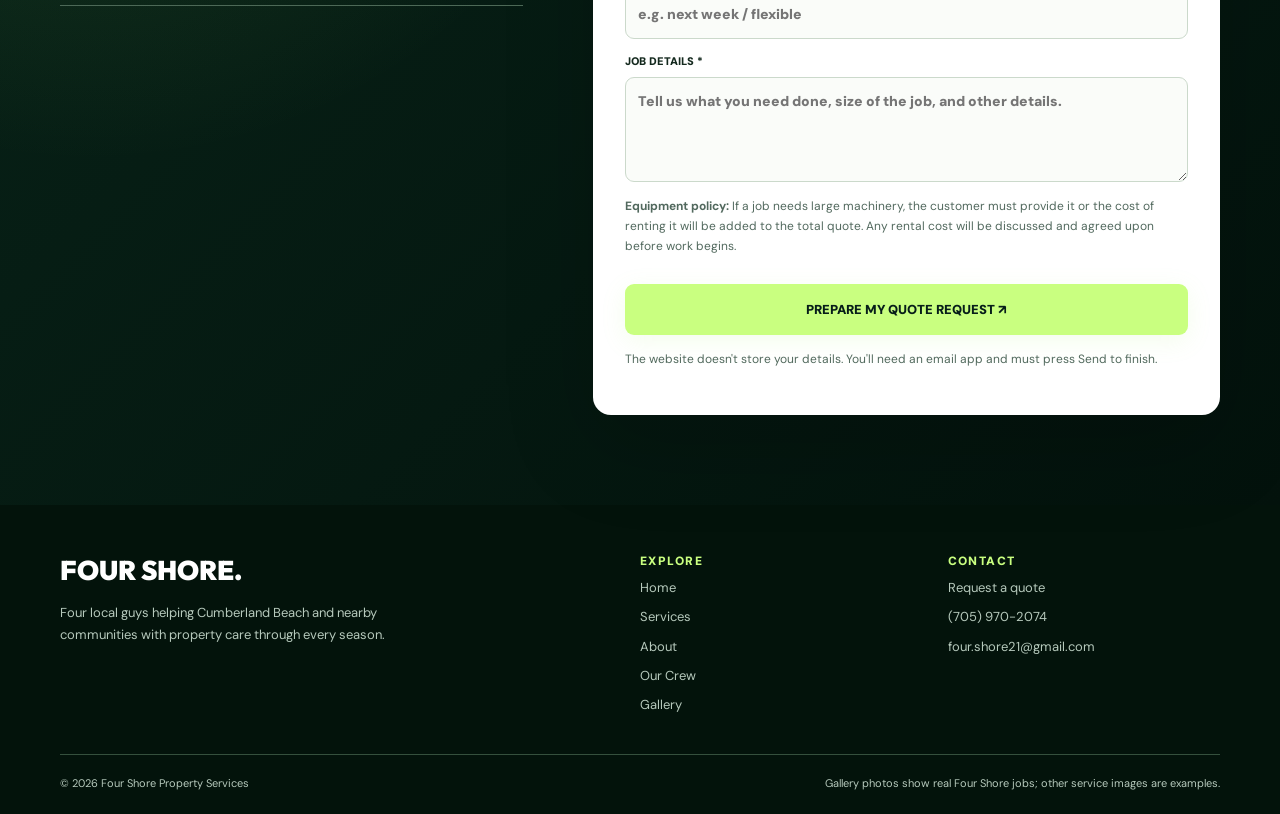
==== commit b6d4b346: "Premium polish: accessible navigation, stronger homepage storytelling and search metadata" ====
--- a/index.html
+++ b/index.html
@@ -1 +1 @@
-<!doctype html><html lang="en-CA"><head><meta charset="utf-8"><meta name="viewport" content="width=device-width,initial-scale=1"><meta name="theme-color" content="#102a22"><meta name="description" content="Four Shore Property Services in Cumberland Beach: lawn care, raking, snow clearing and seasonal jobs."><title>Lawn Care, Yard Cleanups &amp; Seasonal Property Help | Four Shore Property Services</title><link rel="icon" type="image/svg+xml" href="/assets/fourshore-icon.svg"><meta name="color-scheme" content="light"><meta property="og:type" content="website"><meta property="og:site_name" content="Four Shore Property Services"><meta property="og:title" content="Four Shore Property Services"><link rel="stylesheet" href="/assets/style.css"><script defer src="/assets/site.js"></script></head><body><div class="notice-top"><div class="wrap"><span>LOCAL PROPERTY HELP · CUMBERLAND BEACH, ONTARIO</span><a href="tel:+17059702074">CALL OR TEXT: (705) 970-2074</a></div></div><header class="header"><div class="wrap header-inner"><a href="/" class="brand" aria-label="Four Shore Property Services home"><span class="mark">4S</span><span class="brand-name">FOUR SHORE<small>PROPERTY SERVICES</small></span></a><button type="button" class="menu" aria-label="Toggle navigation" aria-expanded="false" aria-controls="site-navigation">☰</button><nav class="nav" id="site-navigation"><a href="/" aria-current="page">Home</a><a href="/services/" >Services</a><a href="/about/" >About</a><a href="/crew/" >Our Crew</a><a href="/gallery/" >Gallery</a><a href="/contact/" >Contact</a><a href="#quote" class="btn">GET A FREE QUOTE ↗</a></nav></div></header><main><section class="hero"><div class="hero-bg" style="background-image:url('/assets/job1/cleared-lawn.jpg')"></div><div class="wrap"><span class="eyebrow" style="color:var(--lime)">FOUR SHORE · CUMBERLAND BEACH, ON</span><span class="experience-hero-index" aria-hidden="true">01 / LIVE BETTER OUTSIDE</span><h1>YOUR PROPERTY.<br><em>OUR PRIORITY.</em></h1><p>From summer lawns to winter snow, we're four local guys ready to take on the jobs that need doing.</p><div class="hero-buttons"><a href="#quote" class="btn">GET A FREE QUOTE ↗</a><a href="/services/" class="btn outline">EXPLORE SERVICES ↗</a></div><div class="proof"><span>LOCAL CREW</span><span>FOUR SEASONS</span><span>FREE QUOTES</span></div></div></section><div class="stripe"><div class="wrap"><span>LAWN CARE</span><span>LEAF RAKING</span><span>YARD CLEANUPS</span><span>SNOW SHOVELLING</span><span>ODD JOBS</span></div></div><section class="section"><div class="wrap"><div class="heading"><div><span class="eyebrow">WHAT WE DO</span><h2 class="large">Every season.<br>Ready to help.</h2></div><p>Find the work you need by season and get in touch for a free quote.</p></div><div class="experience-service" data-experience-services><div class="experience-service-tabs" role="tablist" aria-label="Select a season"><button type="button" class="experience-tab" role="tab" id="season-tab-spring" aria-controls="season-panel-spring" aria-selected="true" tabindex="0" data-season="spring"><span class="experience-tab-index">01</span>Spring<span class="experience-tab-arrow" aria-hidden="true">↗</span></button><button type="button" class="experience-tab" role="tab" id="season-tab-summer" aria-controls="season-panel-summer" aria-selected="false" tabindex="-1" data-season="summer"><span class="experience-tab-index">02</span>Summer<span class="experience-tab-arrow" aria-hidden="true">↗</span></button><button type="button" class="experience-tab" role="tab" id="season-tab-fall" aria-controls="season-panel-fall" aria-selected="false" tabindex="-1" data-season="fall"><span class="experience-tab-index">03</span>Fall<span class="experience-tab-arrow" aria-hidden="true">↗</span></button><button type="button" class="experience-tab" role="tab" id="season-tab-winter" aria-controls="season-panel-winter" aria-selected="false" tabindex="-1" data-season="winter"><span class="experience-tab-index">04</span>Winter<span class="experience-tab-arrow" aria-hidden="true">↗</span></button></div><div class="experience-service-panels"><section class="experience-panel" id="season-panel-spring" role="tabpanel" aria-labelledby="season-tab-spring" ><div class="experience-panel-visual"><img src="https://images.pexels.com/photos/17987518/pexels-photo-17987518.jpeg?auto=compress&cs=tinysrgb&w=1200" loading="lazy" alt="Spring property service example"><span class="experience-image-tag">SERVICE EXAMPLE</span></div><div class="experience-panel-body"><span class="eyebrow">RESET THE OUTDOORS</span><h3>Spring<span class="experience-dot">.</span></h3><p>Clean up after winter and get your yard ready for warm weather.</p><div class="experience-job-list"><span>Spring yard cleanups</span><span>Leaf raking and bagging</span><span>Garden bed help</span></div><a class="btn dark" href="/services/#spring">VIEW SPRING SERVICES ↗</a></div></section><section class="experience-panel" id="season-panel-summer" role="tabpanel" aria-labelledby="season-tab-summer" hidden><div class="experience-panel-visual"><img src="https://images.pexels.com/photos/3999647/pexels-photo-3999647.jpeg?auto=compress&cs=tinysrgb&w=1200" loading="lazy" alt="Summer property service example"><span class="experience-image-tag">SERVICE EXAMPLE</span></div><div class="experience-panel-body"><span class="eyebrow">KEEP IT SHARP</span><h3>Summer<span class="experience-dot">.</span></h3><p>Help keeping lawns, gardens, and outdoor spaces tidy.</p><div class="experience-job-list"><span>Lawn mowing</span><span>Garden maintenance</span><span>Outdoor odd jobs</span></div><a class="btn dark" href="/services/#summer">VIEW SUMMER SERVICES ↗</a></div></section><section class="experience-panel" id="season-panel-fall" role="tabpanel" aria-labelledby="season-tab-fall" hidden><div class="experience-panel-visual"><img src="/assets/job1/cleared-lawn.jpg" loading="lazy" alt="Fall property service example"><span class="experience-image-tag">REAL FOUR SHORE WORK</span></div><div class="experience-panel-body"><span class="eyebrow">BEFORE THE SNOW</span><h3>Fall<span class="experience-dot">.</span></h3><p>Take care of leaves and cleanup jobs before the colder months.</p><div class="experience-job-list"><span>Leaf raking and bagging</span><span>Fall yard cleanups</span><span>Outdoor organizing</span></div><a class="btn dark" href="/services/#fall">VIEW FALL SERVICES ↗</a></div></section><section class="experience-panel" id="season-panel-winter" role="tabpanel" aria-labelledby="season-tab-winter" hidden><div class="experience-panel-visual"><img src="https://images.pexels.com/photos/11584890/pexels-photo-11584890.jpeg?auto=compress&cs=tinysrgb&w=1200" loading="lazy" alt="Winter property service example"><span class="experience-image-tag">SERVICE EXAMPLE</span></div><div class="experience-panel-body"><span class="eyebrow">CLEAR THE WAY</span><h3>Winter<span class="experience-dot">.</span></h3><p>Practical help with snow and smaller winter property jobs.</p><div class="experience-job-list"><span>Snow shovelling</span><span>Roof snow removal</span><span>Winter property help</span></div><a class="btn dark" href="/services/#winter">VIEW WINTER SERVICES ↗</a></div></section></div></div></div></section><section class="section deep"><div class="wrap two"><div><span class="eyebrow" style="color:var(--lime)">LOCAL PEOPLE. REAL WORK.</span><h2>Four friends.<br>One goal.</h2><p class="light">We're Everett, Dylan, Dawson, and Justin — four local guys working to build something of our own through hard work and good service.</p><p class="light">Whether you need a fresh-cut lawn or a hand with cleanup, we're here to talk about the job.</p><a href="/crew/" class="btn">MEET THE CREW ↗</a></div><div class="photo"><img src="https://images.pexels.com/photos/3999647/pexels-photo-3999647.jpeg?auto=compress&cs=tinysrgb&w=1200" loading="lazy" alt="Example of lawn mowing"></div></div></section><section class="section experience-project" aria-labelledby="experience-project-heading"><div class="wrap"><div class="experience-project-header"><div><span class="eyebrow">NOT STOCK PHOTOS. ACTUAL WORK.</span><h2 id="experience-project-heading" class="large">Proof in the work<span class="experience-dot">.</span></h2><p>See photos from Job 1 — including the side of the house, the cleaned yard, and the collected leaf bags.</p></div><a class="btn dark" href="/gallery/">EXPLORE JOB 1 ↗</a></div><div class="experience-project-grid"><a href="/gallery/" class="experience-project-main"><img src="/assets/job1/side-of-house.jpg" loading="lazy" decoding="async" alt="Real photo of cleanup beside the house"><div class="experience-project-overlay"><span>PROJECT 01 / FALL CLEANUP</span><strong>A cleaner property.<br>From every angle.</strong><span>VIEW THE FULL GALLERY ↗</span></div></a><a href="/gallery/" class="experience-project-side"><img src="/assets/job1/dylan-thumbs-up.jpg" loading="lazy" decoding="async" alt="Dylan giving a thumbs-up in the yard"><span class="experience-project-photo-tag">REAL CREW. REAL PHOTOS.</span></a><a href="/gallery/" class="experience-project-side"><img src="/assets/job1/collected-leaf-bags.jpg" loading="lazy" decoding="async" alt="Leaf bags collected at the property"><span class="experience-project-photo-tag">JOB 1 / RESULTS</span></a></div></div></section><section class="section white"><div class="wrap"><span class="eyebrow">HOW IT WORKS</span><h2 class="large">Simple from the start.</h2><div class="steps" style="color:var(--ink)"><div class="step"><b>1</b><h3>Tell us what you need</h3><p style="color:var(--muted)">Send us the job details and your location.</p></div><div class="step"><b>2</b><h3>Get a fair quote</h3><p style="color:var(--muted)">We go over the job and agree on the price before starting.</p></div><div class="step"><b>3</b><h3>We get the job done</h3><p style="color:var(--muted)">When it's a fit, we schedule and complete the work.</p></div></div></div></section><section class="quote" id="quote"><div class="wrap quote-grid"><div class="quote-intro"><span class="eyebrow" style="color:var(--lime)">FREE QUOTES · NO PRESSURE</span><h2>GOT A JOB?<br>LET'S TALK.</h2><p>Tell us what you need done, where you're located, and when you need help. We'll discuss the job and price with you before starting.</p><div class="contact-line"><b>LOCAL SERVICE AREA</b>Cumberland Beach, Severn, Orillia area and nearby communities</div><div class="contact-line"><b>CALL OR TEXT</b><a href="tel:+17059702074">(705) 970-2074</a></div><div class="contact-line"><b>EMAIL</b><a href="mailto:four.shore21@gmail.com">four.shore21@gmail.com</a></div></div><form class="form" data-form><h3>Request a free quote</h3><p>Complete the form. It opens a prepared email on your device for you to review and send.</p><div class="form-row"><label class="field">FULL NAME *<input name="name" required autocomplete="name" maxlength="100" placeholder="Your name"></label><label class="field">PHONE NUMBER *<input name="phone" required type="tel" autocomplete="tel" maxlength="30" placeholder="(705) 555-0123"></label></div><label class="field">EMAIL ADDRESS<input type="email" name="email" autocomplete="email" maxlength="150" placeholder="you@example.com"></label><div class="form-row"><label class="field">SERVICE NEEDED *<select name="service" required><option value="">Choose a service</option><option value="Spring yard cleanups">Spring yard cleanups</option><option value="Leaf raking and bagging">Leaf raking and bagging</option><option value="Garden bed help">Garden bed help</option><option value="Lawn mowing">Lawn mowing</option><option value="Garden maintenance">Garden maintenance</option><option value="Outdoor odd jobs">Outdoor odd jobs</option><option value="Fall yard cleanups">Fall yard cleanups</option><option value="Outdoor organizing">Outdoor organizing</option><option value="Snow shovelling">Snow shovelling</option><option value="Roof snow removal">Roof snow removal</option><option value="Winter property help">Winter property help</option><option value="Something else">Something else</option></select></label><label class="field">GENERAL LOCATION *<input name="location" required maxlength="120" placeholder="e.g. Cumberland Beach"></label></div><label class="field">WHEN DO YOU NEED HELP?<input name="timing" maxlength="100" placeholder="e.g. next week / flexible"></label><label class="field">JOB DETAILS *<textarea name="details" required maxlength="2000" placeholder="Tell us what you need done, size of the job, and other details."></textarea></label><p class="form-msg" style="margin-top:9px"><strong>Equipment policy:</strong> If a job needs large machinery, the customer must provide it or the cost of renting it will be added to the total quote. Any rental cost will be discussed and agreed upon before work begins.</p><button class="btn" type="submit">PREPARE MY QUOTE REQUEST ↗</button><p class="form-msg" role="status" aria-live="polite">The website doesn't store your details. You'll need an email app and must press Send to finish.</p></form></div></section></main><footer class="footer"><div class="wrap"><div class="footer-top"><div><a href="/"><strong>FOUR SHORE.</strong></a><p>Four local guys helping Cumberland Beach and nearby communities with property care through every season.</p></div><div><h4>EXPLORE</h4><div class="footer-links"><a href="/">Home</a><a href="/services/">Services</a><a href="/about/">About</a><a href="/crew/">Our Crew</a><a href="/gallery/">Gallery</a></div></div><div><h4>CONTACT</h4><div class="footer-links"><a href="/contact/">Request a quote</a><a href="tel:+17059702074">(705) 970-2074</a><a href="mailto:four.shore21@gmail.com">four.shore21@gmail.com</a></div></div></div><div class="footer-bottom"><span>© <span data-year></span> Four Shore Property Services</span><span>Gallery photos show real Four Shore jobs; other service images are examples.</span></div></div></footer></body></html>+<!doctype html><html lang="en-CA"><head><meta charset="utf-8"><meta name="viewport" content="width=device-width,initial-scale=1"><meta name="theme-color" content="#071e19"><meta name="format-detection" content="telephone=no"><meta name="description" content="Four Shore Property Services in Cumberland Beach: lawn care, raking, snow clearing and seasonal jobs."><title>Lawn Care, Yard Cleanups &amp; Seasonal Property Help | Four Shore Property Services</title><link rel="icon" type="image/svg+xml" href="/assets/fourshore-icon.svg"><meta name="color-scheme" content="light"><meta property="og:type" content="website"><meta property="og:site_name" content="Four Shore Property Services"><meta property="og:title" content="Four Shore Property Services"><meta property="og:description" content="Local property care, lawn mowing, leaf cleanup and seasonal work in Cumberland Beach and nearby communities."><meta property="og:image" content="https://four-shore-property-services.netlify.app/assets/job1/cleared-lawn.jpg"><meta property="og:url" content="https://four-shore-property-services.netlify.app/"><link rel="canonical" href="https://four-shore-property-services.netlify.app/"><link rel="preconnect" href="https://fonts.googleapis.com"><link rel="preconnect" href="https://fonts.gstatic.com" crossorigin><link rel="preconnect" href="https://images.pexels.com"><link rel="stylesheet" href="/assets/style.css"><script defer src="/assets/site.js"></script><script type="application/ld+json">{"@context":"https://schema.org","@type":"HomeAndConstructionBusiness","name":"Four Shore Property Services","url":"https://four-shore-property-services.netlify.app/","image":"https://four-shore-property-services.netlify.app/assets/job1/cleared-lawn.jpg","email":"four.shore21@gmail.com","telephone":"+1-705-970-2074","areaServed":[{"@type":"Place","name":"Cumberland Beach, Ontario"},{"@type":"Place","name":"Severn, Ontario"},{"@type":"Place","name":"Orillia, Ontario"}],"description":"Local lawn care, seasonal yard cleanup, leaf raking and property services. Free quotes."}</script></head><body><a class="skip-link" href="#main-content">Skip to main content</a><div class="notice-top"><div class="wrap"><span>LOCAL PROPERTY HELP · CUMBERLAND BEACH, ONTARIO</span><a href="tel:+17059702074">CALL OR TEXT: (705) 970-2074</a></div></div><header class="header"><div class="wrap header-inner"><a href="/" class="brand" aria-label="Four Shore Property Services home"><span class="mark">4S</span><span class="brand-name">FOUR SHORE<small>PROPERTY SERVICES</small></span></a><button type="button" class="menu" aria-label="Toggle navigation" aria-expanded="false" aria-controls="site-navigation">☰</button><nav class="nav" id="site-navigation"><a href="/" aria-current="page">Home</a><a href="/services/" >Services</a><a href="/about/" >About</a><a href="/crew/" >Our Crew</a><a href="/gallery/" >Gallery</a><a href="/contact/" >Contact</a><a href="#quote" class="btn">GET A FREE QUOTE ↗</a></nav></div></header><main id="main-content"><section class="hero"><div class="hero-bg" style="background-image:url('/assets/job1/cleared-lawn.jpg')"></div><div class="wrap"><span class="eyebrow" style="color:var(--lime)">FOUR SHORE · CUMBERLAND BEACH, ON</span><span class="experience-hero-index" aria-hidden="true">01 / LIVE BETTER OUTSIDE</span><h1>YOUR PROPERTY.<br><em>OUR PRIORITY.</em></h1><div class="hero-rule" aria-hidden="true"><span></span><span>LOCALLY OWNED · BUILT ON HARD WORK</span></div><p>From summer lawns to winter snow, we're four local guys ready to take on the jobs that need doing.</p><div class="hero-buttons"><a href="#quote" class="btn">GET A FREE QUOTE ↗</a><a href="/services/" class="btn outline">EXPLORE SERVICES ↗</a></div><div class="proof"><span>✓ LOCAL CREW</span><span>✓ FOUR SEASONS</span><span>✓ FREE QUOTES</span></div></div></section><div class="stripe"><div class="wrap"><span>LAWN CARE</span><span>LEAF RAKING</span><span>YARD CLEANUPS</span><span>SNOW SHOVELLING</span><span>ODD JOBS</span></div></div><section class="section"><div class="wrap"><div class="heading"><div><span class="eyebrow">WHAT WE DO</span><h2 class="large">Every season.<br>Ready to help.</h2></div><p>Find the work you need by season and get in touch for a free quote.</p></div><div class="experience-service" data-experience-services><div class="experience-service-tabs" role="tablist" aria-label="Select a season"><button type="button" class="experience-tab" role="tab" id="season-tab-spring" aria-controls="season-panel-spring" aria-selected="true" tabindex="0" data-season="spring"><span class="experience-tab-index">01</span>Spring<span class="experience-tab-arrow" aria-hidden="true">↗</span></button><button type="button" class="experience-tab" role="tab" id="season-tab-summer" aria-controls="season-panel-summer" aria-selected="false" tabindex="-1" data-season="summer"><span class="experience-tab-index">02</span>Summer<span class="experience-tab-arrow" aria-hidden="true">↗</span></button><button type="button" class="experience-tab" role="tab" id="season-tab-fall" aria-controls="season-panel-fall" aria-selected="false" tabindex="-1" data-season="fall"><span class="experience-tab-index">03</span>Fall<span class="experience-tab-arrow" aria-hidden="true">↗</span></button><button type="button" class="experience-tab" role="tab" id="season-tab-winter" aria-controls="season-panel-winter" aria-selected="false" tabindex="-1" data-season="winter"><span class="experience-tab-index">04</span>Winter<span class="experience-tab-arrow" aria-hidden="true">↗</span></button></div><div class="experience-service-panels"><section class="experience-panel" id="season-panel-spring" role="tabpanel" aria-labelledby="season-tab-spring" ><div class="experience-panel-visual"><img src="https://images.pexels.com/photos/17987518/pexels-photo-17987518.jpeg?auto=compress&cs=tinysrgb&w=1200" loading="lazy" alt="Spring property service example"><span class="experience-image-tag">SERVICE EXAMPLE</span></div><div class="experience-panel-body"><span class="eyebrow">RESET THE OUTDOORS</span><h3>Spring<span class="experience-dot">.</span></h3><p>Clean up after winter and get your yard ready for warm weather.</p><div class="experience-job-list"><span>Spring yard cleanups</span><span>Leaf raking and bagging</span><span>Garden bed help</span></div><a class="btn dark" href="/services/#spring">VIEW SPRING SERVICES ↗</a></div></section><section class="experience-panel" id="season-panel-summer" role="tabpanel" aria-labelledby="season-tab-summer" hidden><div class="experience-panel-visual"><img src="https://images.pexels.com/photos/3999647/pexels-photo-3999647.jpeg?auto=compress&cs=tinysrgb&w=1200" loading="lazy" alt="Summer property service example"><span class="experience-image-tag">SERVICE EXAMPLE</span></div><div class="experience-panel-body"><span class="eyebrow">KEEP IT SHARP</span><h3>Summer<span class="experience-dot">.</span></h3><p>Help keeping lawns, gardens, and outdoor spaces tidy.</p><div class="experience-job-list"><span>Lawn mowing</span><span>Garden maintenance</span><span>Outdoor odd jobs</span></div><a class="btn dark" href="/services/#summer">VIEW SUMMER SERVICES ↗</a></div></section><section class="experience-panel" id="season-panel-fall" role="tabpanel" aria-labelledby="season-tab-fall" hidden><div class="experience-panel-visual"><img src="/assets/job1/cleared-lawn.jpg" loading="lazy" alt="Fall property service example"><span class="experience-image-tag">REAL FOUR SHORE WORK</span></div><div class="experience-panel-body"><span class="eyebrow">BEFORE THE SNOW</span><h3>Fall<span class="experience-dot">.</span></h3><p>Take care of leaves and cleanup jobs before the colder months.</p><div class="experience-job-list"><span>Leaf raking and bagging</span><span>Fall yard cleanups</span><span>Outdoor organizing</span></div><a class="btn dark" href="/services/#fall">VIEW FALL SERVICES ↗</a></div></section><section class="experience-panel" id="season-panel-winter" role="tabpanel" aria-labelledby="season-tab-winter" hidden><div class="experience-panel-visual"><img src="https://images.pexels.com/photos/11584890/pexels-photo-11584890.jpeg?auto=compress&cs=tinysrgb&w=1200" loading="lazy" alt="Winter property service example"><span class="experience-image-tag">SERVICE EXAMPLE</span></div><div class="experience-panel-body"><span class="eyebrow">CLEAR THE WAY</span><h3>Winter<span class="experience-dot">.</span></h3><p>Practical help with snow and smaller winter property jobs.</p><div class="experience-job-list"><span>Snow shovelling</span><span>Roof snow removal</span><span>Winter property help</span></div><a class="btn dark" href="/services/#winter">VIEW WINTER SERVICES ↗</a></div></section></div></div></div></section><section class="showcase-break" aria-label="Four Shore local property care"><div class="wrap showcase-break-inner"><div><span class="eyebrow">THE FOUR SHORE DIFFERENCE</span><h2>Small crew.<br><em>Big effort.</em></h2></div><div><p>We show up ready to work, treat your property with care, and take pride in the details. From the first message to the finished job, we keep things simple.</p><a href="#quote" class="showcase-text-link">LET’S TALK ABOUT YOUR PROJECT <span aria-hidden="true">↗</span></a></div></div></section><section class="section deep"><div class="wrap two"><div><span class="eyebrow" style="color:var(--lime)">LOCAL PEOPLE. REAL WORK.</span><h2>Four friends.<br>One goal.</h2><p class="light">We're Everett, Dylan, Dawson, and Justin — four local guys working to build something of our own through hard work and good service.</p><p class="light">Whether you need a fresh-cut lawn or a hand with cleanup, we're here to talk about the job.</p><a href="/crew/" class="btn">MEET THE CREW ↗</a></div><div class="photo"><img src="https://images.pexels.com/photos/3999647/pexels-photo-3999647.jpeg?auto=compress&cs=tinysrgb&w=1200" loading="lazy" alt="Example of lawn mowing"></div></div></section><section class="section experience-project" aria-labelledby="experience-project-heading"><div class="wrap"><div class="experience-project-header"><div><span class="eyebrow">NOT STOCK PHOTOS. ACTUAL WORK.</span><h2 id="experience-project-heading" class="large">Proof in the work<span class="experience-dot">.</span></h2><p>See photos from Job 1 — including the side of the house, the cleaned yard, and the collected leaf bags.</p></div><a class="btn dark" href="/gallery/">EXPLORE JOB 1 ↗</a></div><div class="experience-project-grid"><a href="/gallery/" class="experience-project-main"><img src="/assets/job1/side-of-house.jpg" loading="lazy" decoding="async" alt="Real photo of cleanup beside the house"><div class="experience-project-overlay"><span>PROJECT 01 / FALL CLEANUP</span><strong>A cleaner property.<br>From every angle.</strong><span>VIEW THE FULL GALLERY ↗</span></div></a><a href="/gallery/" class="experience-project-side"><img src="/assets/job1/dylan-thumbs-up.jpg" loading="lazy" decoding="async" alt="Dylan giving a thumbs-up in the yard"><span class="experience-project-photo-tag">REAL CREW. REAL PHOTOS.</span></a><a href="/gallery/" class="experience-project-side"><img src="/assets/job1/collected-leaf-bags.jpg" loading="lazy" decoding="async" alt="Leaf bags collected at the property"><span class="experience-project-photo-tag">JOB 1 / RESULTS</span></a></div></div></section><section class="section white"><div class="wrap"><span class="eyebrow">HOW IT WORKS</span><h2 class="large">Simple from the start.</h2><div class="steps" style="color:var(--ink)"><div class="step"><b>1</b><h3>Tell us what you need</h3><p style="color:var(--muted)">Send us the job details and your location.</p></div><div class="step"><b>2</b><h3>Get a fair quote</h3><p style="color:var(--muted)">We go over the job and agree on the price before starting.</p></div><div class="step"><b>3</b><h3>We get the job done</h3><p style="color:var(--muted)">When it's a fit, we schedule and complete the work.</p></div></div></div></section><section class="quote" id="quote"><div class="wrap quote-grid"><div class="quote-intro"><span class="eyebrow" style="color:var(--lime)">FREE QUOTES · NO PRESSURE</span><h2>GOT A JOB?<br>LET'S TALK.</h2><p>Tell us what you need done, where you're located, and when you need help. We'll discuss the job and price with you before starting.</p><div class="contact-line"><b>LOCAL SERVICE AREA</b>Cumberland Beach, Severn, Orillia area and nearby communities</div><div class="contact-line"><b>CALL OR TEXT</b><a href="tel:+17059702074">(705) 970-2074</a></div><div class="contact-line"><b>EMAIL</b><a href="mailto:four.shore21@gmail.com">four.shore21@gmail.com</a></div></div><form class="form" data-form><h3>Request a free quote</h3><p>Complete the form. It opens a prepared email on your device for you to review and send.</p><div class="form-row"><label class="field">FULL NAME *<input name="name" required autocomplete="name" maxlength="100" placeholder="Your name"></label><label class="field">PHONE NUMBER *<input name="phone" required type="tel" autocomplete="tel" maxlength="30" placeholder="(705) 555-0123"></label></div><label class="field">EMAIL ADDRESS<input type="email" name="email" autocomplete="email" maxlength="150" placeholder="you@example.com"></label><div class="form-row"><label class="field">SERVICE NEEDED *<select name="service" required><option value="">Choose a service</option><option value="Spring yard cleanups">Spring yard cleanups</option><option value="Leaf raking and bagging">Leaf raking and bagging</option><option value="Garden bed help">Garden bed help</option><option value="Lawn mowing">Lawn mowing</option><option value="Garden maintenance">Garden maintenance</option><option value="Outdoor odd jobs">Outdoor odd jobs</option><option value="Fall yard cleanups">Fall yard cleanups</option><option value="Outdoor organizing">Outdoor organizing</option><option value="Snow shovelling">Snow shovelling</option><option value="Roof snow removal">Roof snow removal</option><option value="Winter property help">Winter property help</option><option value="Something else">Something else</option></select></label><label class="field">GENERAL LOCATION *<input name="location" required maxlength="120" placeholder="e.g. Cumberland Beach"></label></div><label class="field">WHEN DO YOU NEED HELP?<input name="timing" maxlength="100" placeholder="e.g. next week / flexible"></label><label class="field">JOB DETAILS *<textarea name="details" required maxlength="2000" placeholder="Tell us what you need done, size of the job, and other details."></textarea></label><p class="form-msg" style="margin-top:9px"><strong>Equipment policy:</strong> If a job needs large machinery, the customer must provide it or the cost of renting it will be added to the total quote. Any rental cost will be discussed and agreed upon before work begins.</p><button class="btn" type="submit">PREPARE MY QUOTE REQUEST ↗</button><p class="form-msg" role="status" aria-live="polite">The website doesn't store your details. You'll need an email app and must press Send to finish.</p></form></div></section></main><footer class="footer"><div class="wrap"><div class="footer-top"><div><a href="/"><strong>FOUR SHORE.</strong></a><p>Four local guys helping Cumberland Beach and nearby communities with property care through every season.</p></div><div><h4>EXPLORE</h4><div class="footer-links"><a href="/">Home</a><a href="/services/">Services</a><a href="/about/">About</a><a href="/crew/">Our Crew</a><a href="/gallery/">Gallery</a></div></div><div><h4>CONTACT</h4><div class="footer-links"><a href="/contact/">Request a quote</a><a href="tel:+17059702074">(705) 970-2074</a><a href="mailto:four.shore21@gmail.com">four.shore21@gmail.com</a></div></div></div><div class="footer-bottom"><span>© <span data-year></span> Four Shore Property Services</span><span>Gallery photos show real Four Shore jobs; other service images are examples.</span></div></div></footer></body></html>
--- a/assets/style.css
+++ b/assets/style.css
@@ -86,3 +86,97 @@
 @media(max-width:830px){.hero{min-height:610px}.motion-scroll{display:none}.motion-orbit{width:200px;height:200px;right:-90px;bottom:-70px}.nav{background:rgba(247,250,244,.98);backdrop-filter:blur(20px)}}
 @media(max-width:540px){.hero{min-height:590px}.hero h1{font-size:clamp(47px,11.5vw,70px)}.hero .wrap{padding:75px 0}.card:hover,.person:hover,.job:hover{transform:none}}
 @media(prefers-reduced-motion:reduce){.hero .hero-bg,.hero h1 em,.stripe,.motion-word,.motion-scroll:after{animation:none!important}.motion-reveal{opacity:1!important;transform:none!important;filter:none!important;transition:none!important}.card,.card img,.job,.person,.gallery img,.photo img,.btn,.btn:after{transition:none!important}.motion-progress{display:none}}
+
+
+/* ADVANCED EXPERIENCE LAYER / Four Shore preview */
+@view-transition{navigation:auto}
+::view-transition-old(root){animation:experience-page-out .22s ease both}
+::view-transition-new(root){animation:experience-page-in .44s cubic-bezier(.2,.8,.2,1) both}
+@keyframes experience-page-out{to{opacity:0;filter:blur(3px);transform:translateY(-6px)}}
+@keyframes experience-page-in{from{opacity:0;filter:blur(7px);transform:translateY(16px)}}
+.experience-dot{color:#86cc61}
+.experience-hero-index{display:inline-flex;vertical-align:middle;border:1px solid rgba(210,255,169,.36);color:#e5ffd4;border-radius:99px;margin-left:20px;padding:7px 13px;letter-spacing:.11em;font-size:10px;font-weight:800;background:rgba(2,24,13,.26)}
+.hero .wrap{position:relative;z-index:2}
+.hero .hero-bg{background-position:center 53%;filter:saturate(.78)}
+.hero:before{background:linear-gradient(90deg,rgba(2,17,12,.97) 0%,rgba(2,17,12,.91) 37%,rgba(2,17,12,.5) 100%)}
+.experience-aurora{position:absolute;z-index:-1;pointer-events:none;inset:0;overflow:hidden}
+.experience-aurora:before,.experience-aurora:after{content:"";position:absolute;width:640px;height:640px;border-radius:50%;filter:blur(85px);opacity:.16;mix-blend-mode:screen;animation:experience-drift 18s ease-in-out infinite alternate}
+.experience-aurora:before{right:-200px;top:-320px;background:#7affac}
+.experience-aurora:after{right:6%;bottom:-500px;background:#d6ff80;animation-duration:24s;animation-direction:alternate-reverse}
+@keyframes experience-drift{to{transform:translate3d(-160px,140px,0) scale(1.35)}}
+.experience-service{display:grid;grid-template-columns:minmax(180px,.28fr) minmax(0,.72fr);border-radius:22px;overflow:hidden;box-shadow:0 25px 85px rgba(9,48,22,.1);border:1px solid rgba(17,52,27,.14);background:#fefefe;min-height:450px}
+.experience-service-tabs{background:#0c281c;display:grid;grid-template-rows:repeat(4,1fr)}
+.experience-tab{color:#c7dfcc;background:transparent;border:0;border-bottom:1px solid rgba(188,225,187,.16);display:flex;gap:18px;align-items:center;text-align:left;padding:26px 25px;font-family:Outfit;font-size:clamp(22px,2.5vw,30px);font-weight:800;letter-spacing:-.03em;transition:color .3s,background .3s}
+.experience-tab:last-child{border-bottom:0}
+.experience-tab:hover{color:#fff;background:rgba(220,255,190,.07)}
+.experience-tab[aria-selected="true"]{color:var(--lime);background:linear-gradient(100deg,rgba(170,248,130,.2),rgba(170,248,130,.03));box-shadow:inset 4px 0 var(--lime)}
+.experience-tab-index{align-self:center;font:800 11px 'DM Sans';color:#95bc91;letter-spacing:.14em}
+.experience-tab-arrow{margin-left:auto;font:400 19px 'DM Sans';transition:transform .3s}
+.experience-tab[aria-selected="true"] .experience-tab-arrow{transform:translate(3px,-3px)}
+.experience-panel{display:grid;grid-template-columns:1fr 1.13fr;min-height:450px;animation:experience-panel-in .42s cubic-bezier(.2,.8,.2,1)}
+.experience-panel[hidden]{display:none!important}
+.experience-panel-visual{position:relative;overflow:hidden;background:#355344;min-height:385px}
+.experience-panel-visual img{height:100%;width:100%;object-fit:cover;position:absolute;inset:0;transition:transform 1.1s cubic-bezier(.2,.8,.2,1);filter:saturate(.85)}
+.experience-panel:hover img{transform:scale(1.045)}
+.experience-image-tag{position:absolute;bottom:18px;left:17px;background:rgba(5,27,15,.82);color:#e5f9e3;backdrop-filter:blur(10px);border:1px solid rgba(255,255,255,.18);padding:9px 13px;font:800 10px 'DM Sans';letter-spacing:.13em;border-radius:50px}
+.experience-panel-body{align-self:center;padding:clamp(23px,3vw,48px)}
+.experience-panel-body h3{font-size:clamp(42px,5vw,65px);margin-bottom:15px}
+.experience-panel-body p{color:var(--muted);font-size:15px}
+.experience-job-list{display:grid;gap:10px;margin:25px 0 30px}
+.experience-job-list span{padding:8px 0;border-bottom:1px solid #dde8dc;font-size:13px;font-weight:800}
+.experience-job-list span:before{content:"↗";color:#679d47;font-weight:900;margin-right:11px}
+@keyframes experience-panel-in{from{opacity:0;transform:translateX(12px);filter:blur(6px)}to{opacity:1;transform:translateX(0);filter:blur(0)}}
+.experience-project{background:linear-gradient(155deg,#eef4e9,#ffffff 58%,#edf5ea)}
+.experience-project-header{display:flex;align-items:end;gap:40px;justify-content:space-between;margin-bottom:29px}
+.experience-project-header h2{max-width:720px}
+.experience-project-header p{max-width:620px;color:var(--muted)}
+.experience-project-grid{display:grid;grid-template-columns:2.1fr 1fr;grid-template-rows:repeat(2,240px);gap:16px}
+.experience-project-grid>a{display:block;position:relative;border-radius:17px;overflow:hidden;background:#223e2d;box-shadow:0 18px 44px rgba(6,35,16,.12)}
+.experience-project-grid img{width:100%;height:100%;object-fit:cover;transition:transform .85s ease,filter .6s;filter:saturate(.93)}
+.experience-project-grid>a:hover img{transform:scale(1.065);filter:saturate(1.12)}
+.experience-project-main{grid-row:1 / span 2}
+.experience-project-main:after{content:"";position:absolute;inset:35% 0 0;background:linear-gradient(transparent,rgba(2,20,10,.9));pointer-events:none}
+.experience-project-overlay{position:absolute;z-index:1;bottom:0;left:0;right:0;color:#fff;padding:32px}
+.experience-project-overlay span{display:block;font-size:11px;font-weight:800;letter-spacing:.12em;color:#d5ffc0}
+.experience-project-overlay strong{font:800 clamp(29px,3.5vw,48px)/1.08 Outfit;letter-spacing:-.04em;display:block;margin:13px 0 20px}
+.experience-project-photo-tag{position:absolute;bottom:14px;left:14px;border-radius:100px;padding:8px 12px;background:rgba(4,30,15,.76);color:#e5f6de;backdrop-filter:blur(15px);font-size:10px;font-weight:800;letter-spacing:.05em}
+.experience-services-search{display:flex;align-items:center;flex-wrap:wrap;gap:12px;background:#fff;border:1px solid var(--line);border-radius:14px;padding:16px 19px;margin:25px 0}
+.experience-services-search label{font-size:11px;font-weight:900;letter-spacing:.1em;white-space:nowrap;color:#44614a}
+.experience-services-search input{flex:1;min-width:200px;border:0;background:#edf3ed;padding:12px 15px;font-size:14px;border-radius:9px;color:var(--ink)}
+.experience-services-search input:focus{outline:2px solid #9ac76f;outline-offset:1px}
+.experience-services-search span{font-size:12px;color:#617667;font-weight:800;white-space:nowrap}
+.job[hidden],.season[hidden]{display:none!important}
+.experience-motion-toggle{position:fixed;bottom:18px;left:18px;z-index:65;border:1px solid rgba(194,255,151,.27);background:rgba(4,29,17,.92);color:#defbd8;border-radius:999px;padding:9px 14px;font-size:11px;font-weight:800;letter-spacing:.05em;backdrop-filter:blur(12px);box-shadow:0 5px 35px rgba(0,0,0,.17);transition:transform .2s,background .2s}
+.experience-motion-toggle:hover{background:#19452a;transform:translateY(-2px)}
+.experience-motion-toggle:focus-visible{outline:3px solid #c1ff80}
+.experience-quote-progress{border:1px solid #d8e8d4;border-radius:11px;background:#f5faf2;padding:12px 13px;margin:13px 0 20px}
+.experience-quote-progress .experience-progress-top{display:flex;align-items:center;justify-content:space-between;gap:10px;font-size:11px;font-weight:900;letter-spacing:.05em;color:#426646}
+.experience-quote-progress .experience-progress-track{margin-top:10px;height:5px;background:#d9e6d6;border-radius:50px;overflow:hidden}
+.experience-progress-fill{height:100%;width:0;background:linear-gradient(90deg,#6fbc66,#c9ff80);transition:width .35s ease;border-radius:50px}
+.experience-lightbox{padding:0;border:0;background:transparent;max-width:min(94vw,1180px);max-height:94vh;overflow:visible;color:#fff}
+.experience-lightbox::backdrop{background:rgba(1,12,7,.92);backdrop-filter:blur(16px)}
+.experience-lightbox-inner{position:relative;display:flex;align-items:center;justify-content:center;flex-direction:column;gap:10px;max-height:92vh}
+.experience-lightbox img{display:block;max-width:90vw;max-height:calc(91vh - 108px);object-fit:contain;border-radius:11px;box-shadow:0 40px 120px rgba(0,0,0,.4)}
+.experience-lightbox-bottom{display:flex;align-items:center;justify-content:center;gap:18px;width:100%;font-size:12px}
+.experience-lightbox-caption{color:#f0faef;text-align:center}
+.experience-lightbox-control{border:1px solid rgba(255,255,255,.45);border-radius:50%;width:46px;height:46px;display:grid;place-items:center;background:rgba(0,0,0,.42);backdrop-filter:blur(8px);color:#fff;font-size:22px;cursor:pointer;flex:0 0 auto}
+.experience-lightbox-control:hover{background:#245e31}
+.experience-lightbox-close{position:absolute;top:-18px;right:-10px;z-index:10}
+.experience-lightbox-nav{display:flex;gap:8px}
+[data-job-gallery] figure{cursor:zoom-in}
+[data-job-gallery] figure:hover img{transform:scale(1.07)}
+[data-job-gallery] figure:focus-within{outline:3px solid #93c965;outline-offset:3px}
+[data-job-gallery] figure button{display:block;width:100%;height:auto;padding:0;border:0;background:transparent;color:inherit;text-align:left;cursor:zoom-in}
+.gallery details>summary{list-style:none;display:flex;align-items:center;justify-content:space-between;gap:15px}
+.gallery details>summary::-webkit-details-marker{display:none}
+details>summary{transition:color .2s}
+details>summary:hover{color:#548b43}
+html.motion-paused,html.motion-paused *{scroll-behavior:auto!important}
+html.motion-paused *,html.motion-paused *:before,html.motion-paused *:after{animation:none!important;transition:none!important}
+html.motion-paused .motion-reveal{opacity:1!important;transform:none!important;filter:none!important}
+html.motion-paused .motion-progress{display:none!important}
+html.motion-paused .hero .hero-bg{transform:none!important}
+@media(max-width:1090px){.experience-service{grid-template-columns:230px 1fr}.experience-panel{grid-template-columns:.92fr 1.08fr}.experience-panel-body{padding:25px}.experience-panel-visual{min-height:370px}}
+@media(max-width:810px){.experience-service{grid-template-columns:1fr}.experience-service-tabs{display:flex;overflow:auto;scroll-snap-type:x mandatory;gap:0}.experience-tab{white-space:nowrap;min-width:155px;padding:17px 18px;scroll-snap-align:start;font-size:24px;border-bottom:0;border-right:1px solid #284431}.experience-tab[aria-selected="true"]{box-shadow:inset 0 -4px var(--lime)}.experience-panel{min-height:380px}.experience-panel-visual{min-height:360px}.experience-project-grid{grid-template-rows:repeat(2,200px)}}
+@media(max-width:540px){.experience-hero-index{display:none}.experience-panel{grid-template-columns:1fr}.experience-panel-visual{min-height:230px}.experience-panel-visual img{object-position:center 46%}.experience-panel-body{padding:25px}.experience-panel-body h3{font-size:48px}.experience-project-header{display:block}.experience-project-header .btn{margin-top:13px}.experience-project-grid{grid-template-columns:1fr 1fr;grid-template-rows:330px 145px;gap:9px}.experience-project-main{grid-column:1 / -1;grid-row:1}.experience-project-overlay{padding:20px}.experience-project-overlay strong{font-size:29px}.experience-motion-toggle{bottom:8px;left:8px;font-size:10px;padding:7px 10px}.experience-services-search input{min-width:100%;order:2}.experience-services-search span{order:3}.experience-lightbox img{max-width:95vw}.experience-lightbox-control{width:39px;height:39px;font-size:19px}}
+@media(prefers-reduced-motion:reduce){@view-transition{navigation:none}::view-transition-old(root),::view-transition-new(root){animation:none!important}.experience-panel{animation:none!important}.experience-aurora:before,.experience-aurora:after{animation:none!important}.experience-panel-visual img,.experience-project-grid img,.experience-progress-fill{transition:none!important}}
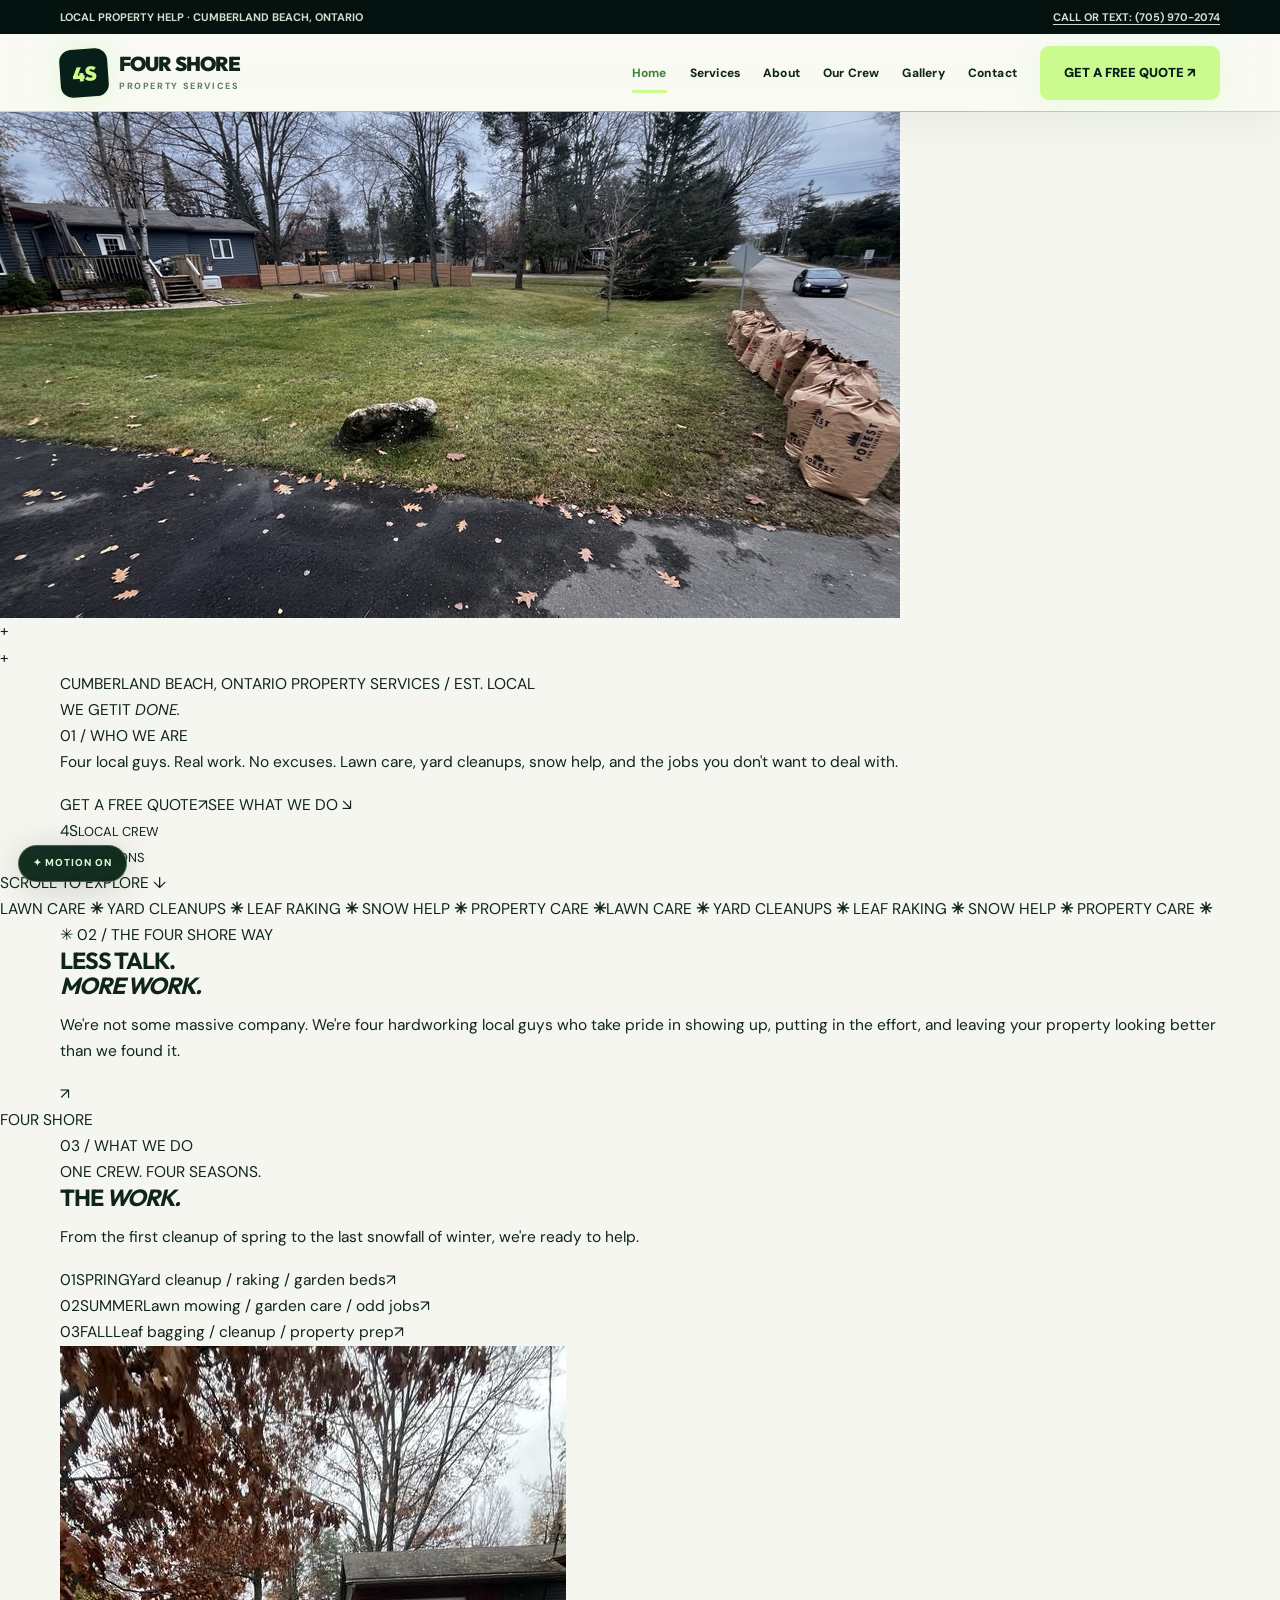
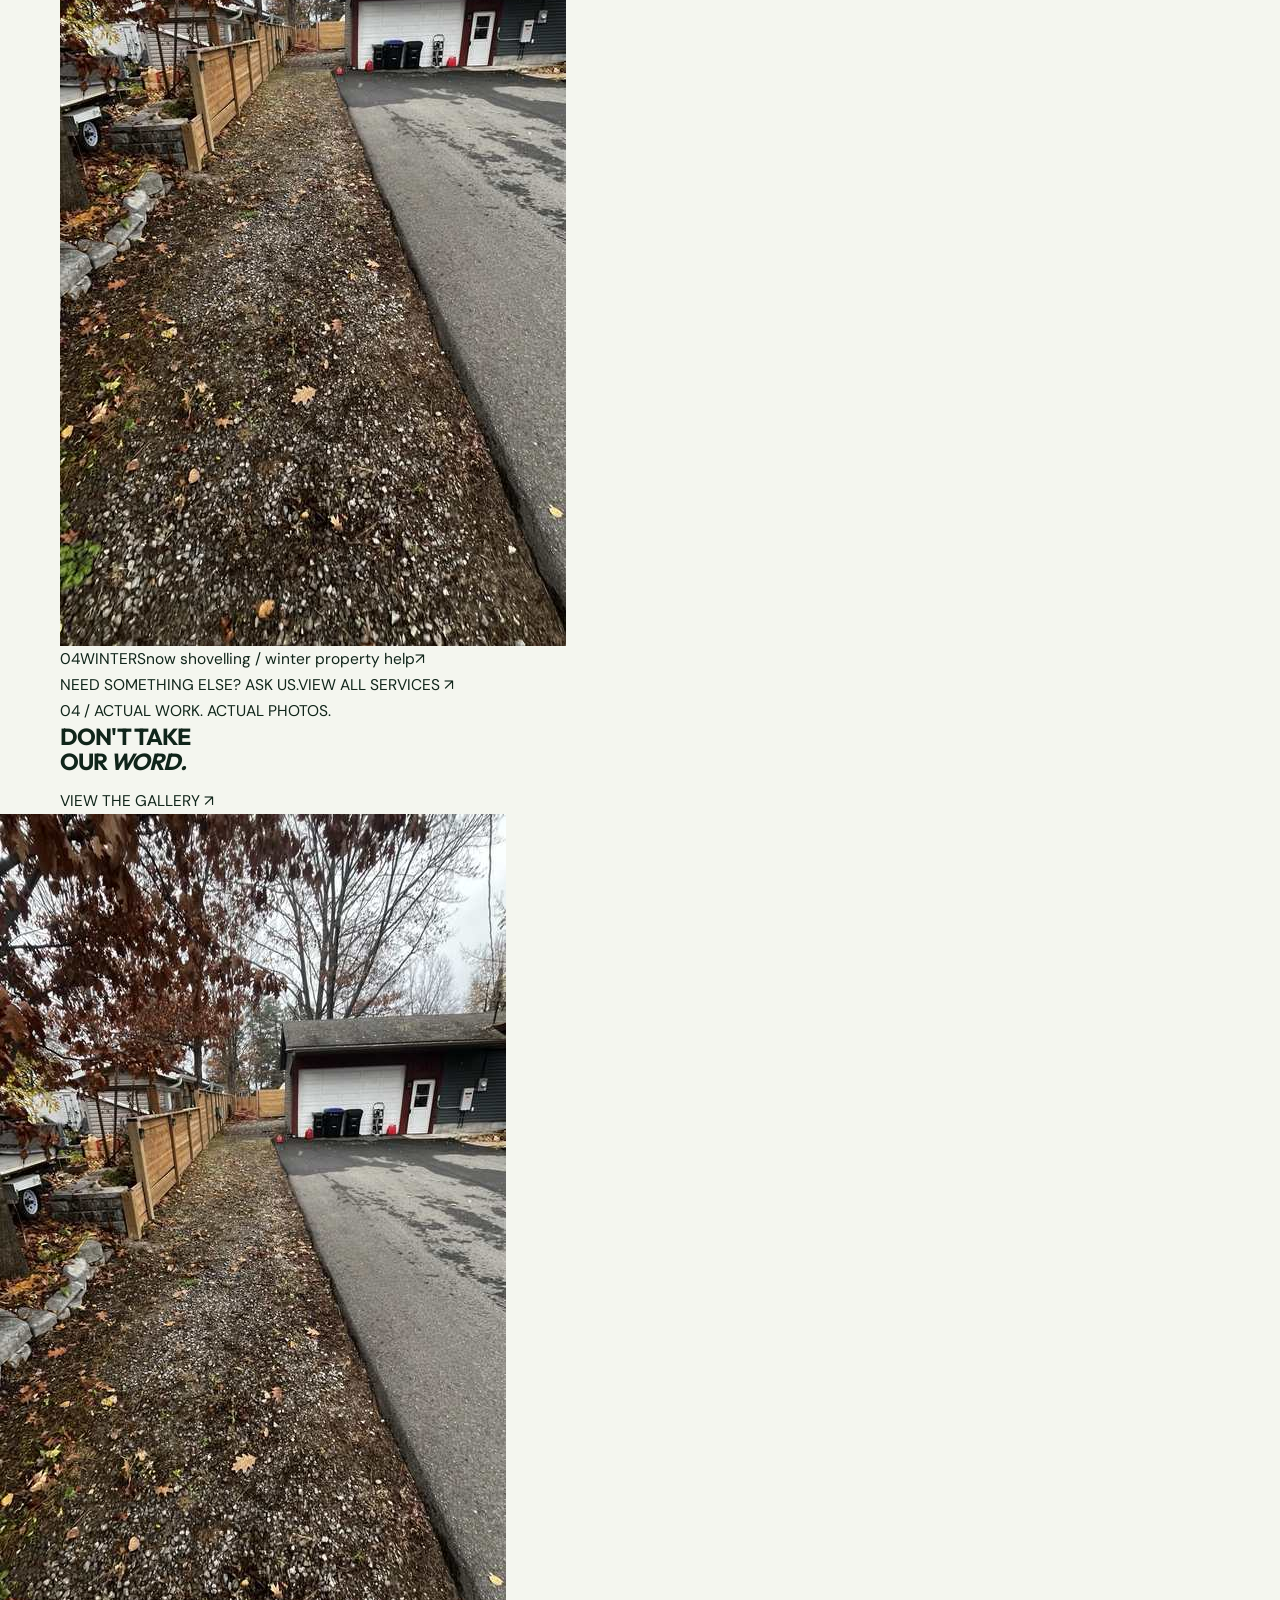
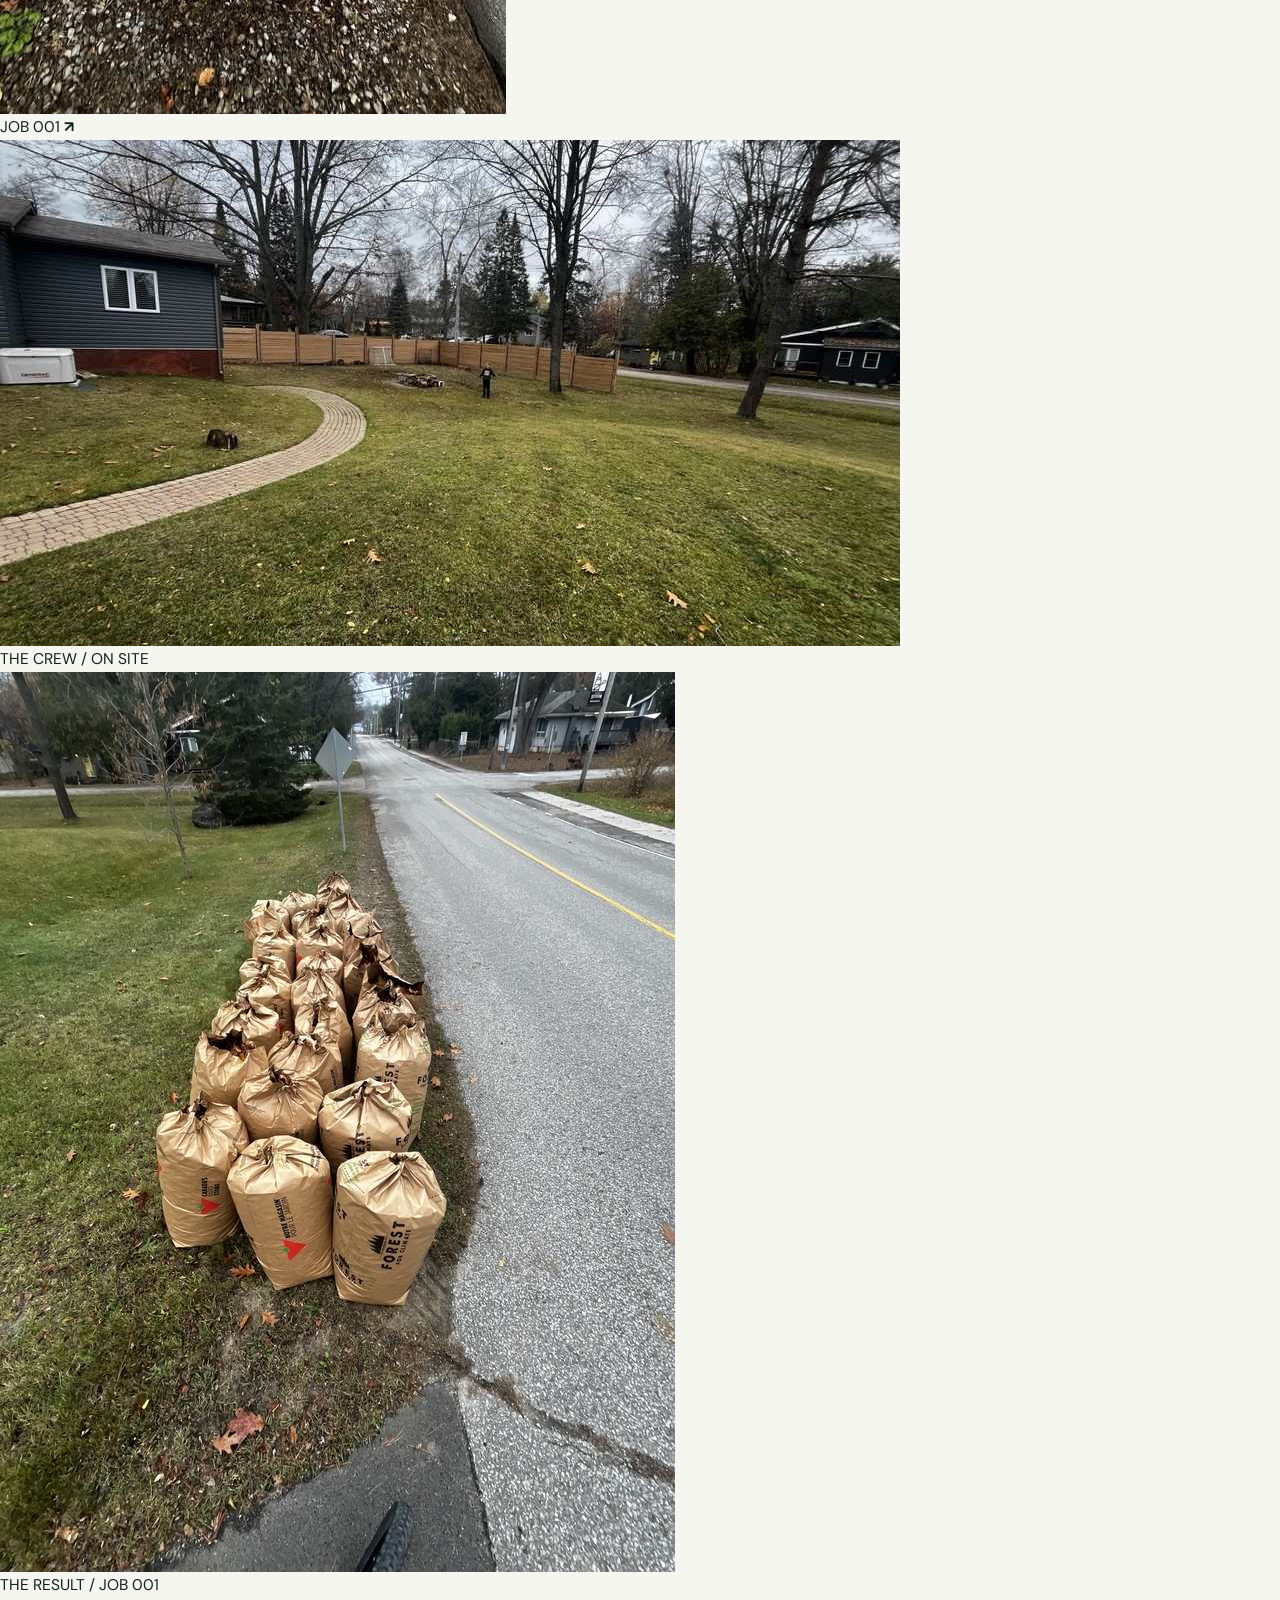
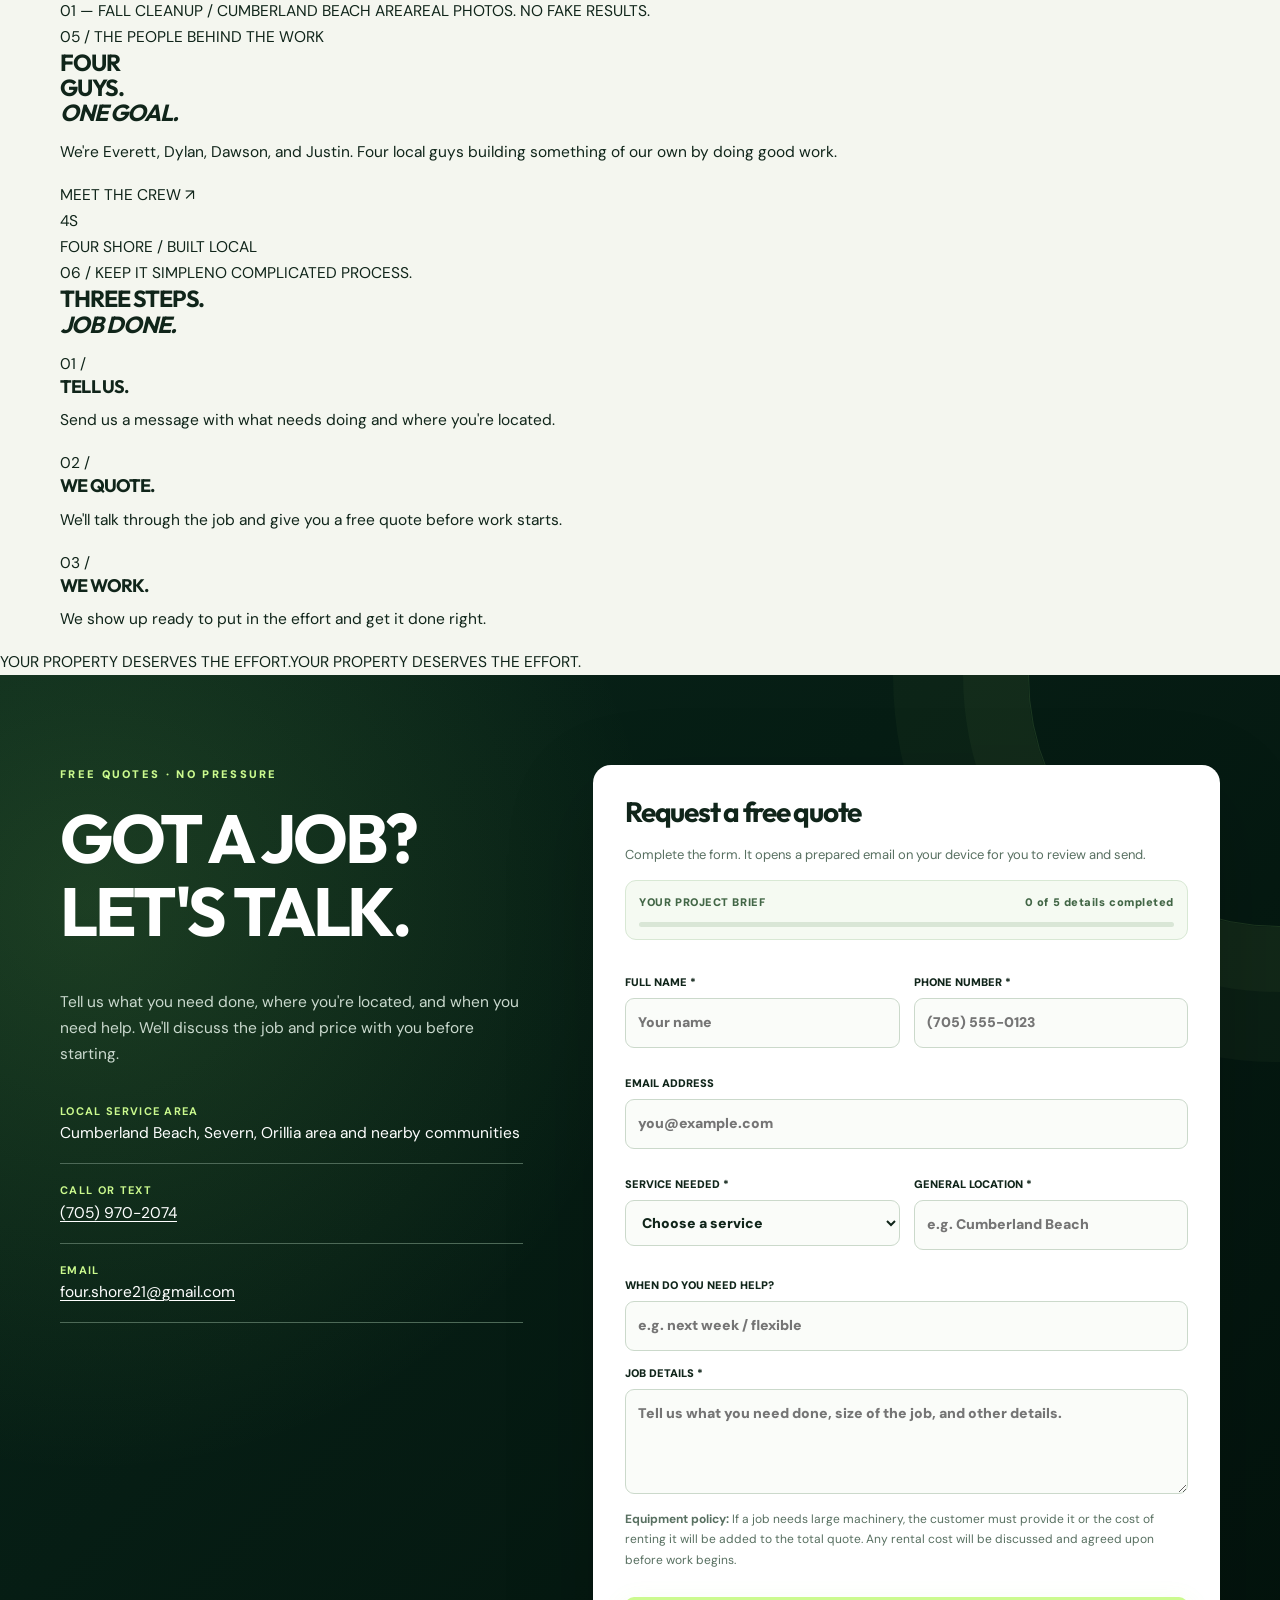
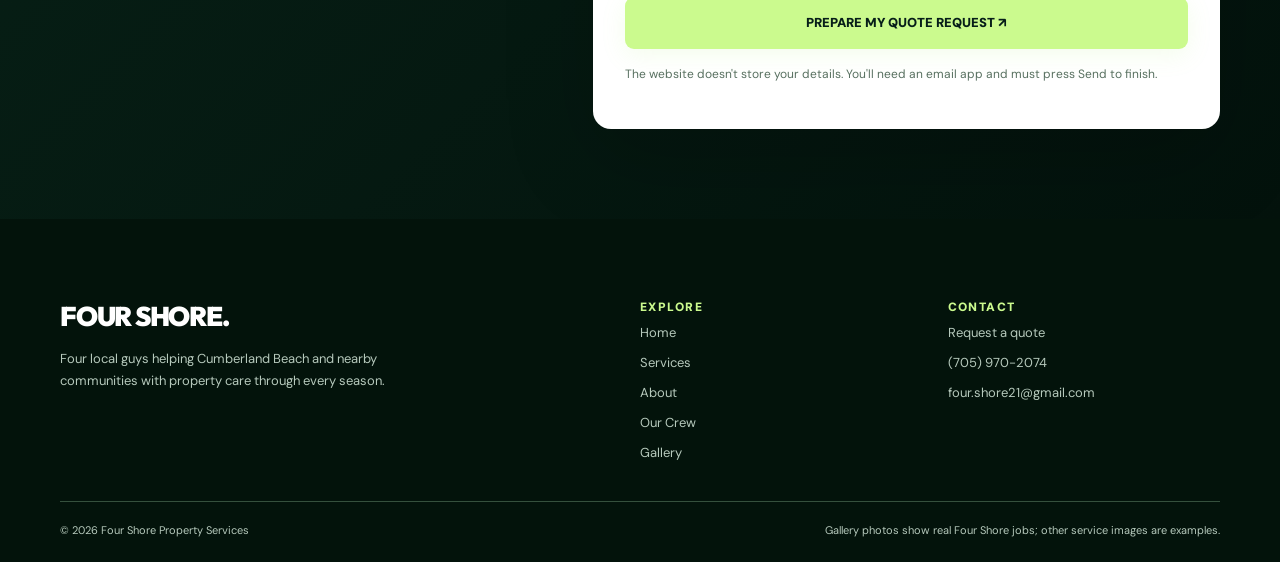
==== commit b8ffbb21: "Rebuild homepage with bold kinetic editorial design and real project imagery" ====
--- a/index.html
+++ b/index.html
@@ -1 +1,27 @@
-<!doctype html><html lang="en-CA"><head><meta charset="utf-8"><meta name="viewport" content="width=device-width,initial-scale=1"><meta name="theme-color" content="#071e19"><meta name="format-detection" content="telephone=no"><meta name="description" content="Four Shore Property Services in Cumberland Beach: lawn care, raking, snow clearing and seasonal jobs."><title>Lawn Care, Yard Cleanups &amp; Seasonal Property Help | Four Shore Property Services</title><link rel="icon" type="image/svg+xml" href="/assets/fourshore-icon.svg"><meta name="color-scheme" content="light"><meta property="og:type" content="website"><meta property="og:site_name" content="Four Shore Property Services"><meta property="og:title" content="Four Shore Property Services"><meta property="og:description" content="Local property care, lawn mowing, leaf cleanup and seasonal work in Cumberland Beach and nearby communities."><meta property="og:image" content="https://four-shore-property-services.netlify.app/assets/job1/cleared-lawn.jpg"><meta property="og:url" content="https://four-shore-property-services.netlify.app/"><link rel="canonical" href="https://four-shore-property-services.netlify.app/"><link rel="preconnect" href="https://fonts.googleapis.com"><link rel="preconnect" href="https://fonts.gstatic.com" crossorigin><link rel="preconnect" href="https://images.pexels.com"><link rel="stylesheet" href="/assets/style.css"><script defer src="/assets/site.js"></script><script type="application/ld+json">{"@context":"https://schema.org","@type":"HomeAndConstructionBusiness","name":"Four Shore Property Services","url":"https://four-shore-property-services.netlify.app/","image":"https://four-shore-property-services.netlify.app/assets/job1/cleared-lawn.jpg","email":"four.shore21@gmail.com","telephone":"+1-705-970-2074","areaServed":[{"@type":"Place","name":"Cumberland Beach, Ontario"},{"@type":"Place","name":"Severn, Ontario"},{"@type":"Place","name":"Orillia, Ontario"}],"description":"Local lawn care, seasonal yard cleanup, leaf raking and property services. Free quotes."}</script></head><body><a class="skip-link" href="#main-content">Skip to main content</a><div class="notice-top"><div class="wrap"><span>LOCAL PROPERTY HELP · CUMBERLAND BEACH, ONTARIO</span><a href="tel:+17059702074">CALL OR TEXT: (705) 970-2074</a></div></div><header class="header"><div class="wrap header-inner"><a href="/" class="brand" aria-label="Four Shore Property Services home"><span class="mark">4S</span><span class="brand-name">FOUR SHORE<small>PROPERTY SERVICES</small></span></a><button type="button" class="menu" aria-label="Toggle navigation" aria-expanded="false" aria-controls="site-navigation">☰</button><nav class="nav" id="site-navigation"><a href="/" aria-current="page">Home</a><a href="/services/" >Services</a><a href="/about/" >About</a><a href="/crew/" >Our Crew</a><a href="/gallery/" >Gallery</a><a href="/contact/" >Contact</a><a href="#quote" class="btn">GET A FREE QUOTE ↗</a></nav></div></header><main id="main-content"><section class="hero"><div class="hero-bg" style="background-image:url('/assets/job1/cleared-lawn.jpg')"></div><div class="wrap"><span class="eyebrow" style="color:var(--lime)">FOUR SHORE · CUMBERLAND BEACH, ON</span><span class="experience-hero-index" aria-hidden="true">01 / LIVE BETTER OUTSIDE</span><h1>YOUR PROPERTY.<br><em>OUR PRIORITY.</em></h1><div class="hero-rule" aria-hidden="true"><span></span><span>LOCALLY OWNED · BUILT ON HARD WORK</span></div><p>From summer lawns to winter snow, we're four local guys ready to take on the jobs that need doing.</p><div class="hero-buttons"><a href="#quote" class="btn">GET A FREE QUOTE ↗</a><a href="/services/" class="btn outline">EXPLORE SERVICES ↗</a></div><div class="proof"><span>✓ LOCAL CREW</span><span>✓ FOUR SEASONS</span><span>✓ FREE QUOTES</span></div></div></section><div class="stripe"><div class="wrap"><span>LAWN CARE</span><span>LEAF RAKING</span><span>YARD CLEANUPS</span><span>SNOW SHOVELLING</span><span>ODD JOBS</span></div></div><section class="section"><div class="wrap"><div class="heading"><div><span class="eyebrow">WHAT WE DO</span><h2 class="large">Every season.<br>Ready to help.</h2></div><p>Find the work you need by season and get in touch for a free quote.</p></div><div class="experience-service" data-experience-services><div class="experience-service-tabs" role="tablist" aria-label="Select a season"><button type="button" class="experience-tab" role="tab" id="season-tab-spring" aria-controls="season-panel-spring" aria-selected="true" tabindex="0" data-season="spring"><span class="experience-tab-index">01</span>Spring<span class="experience-tab-arrow" aria-hidden="true">↗</span></button><button type="button" class="experience-tab" role="tab" id="season-tab-summer" aria-controls="season-panel-summer" aria-selected="false" tabindex="-1" data-season="summer"><span class="experience-tab-index">02</span>Summer<span class="experience-tab-arrow" aria-hidden="true">↗</span></button><button type="button" class="experience-tab" role="tab" id="season-tab-fall" aria-controls="season-panel-fall" aria-selected="false" tabindex="-1" data-season="fall"><span class="experience-tab-index">03</span>Fall<span class="experience-tab-arrow" aria-hidden="true">↗</span></button><button type="button" class="experience-tab" role="tab" id="season-tab-winter" aria-controls="season-panel-winter" aria-selected="false" tabindex="-1" data-season="winter"><span class="experience-tab-index">04</span>Winter<span class="experience-tab-arrow" aria-hidden="true">↗</span></button></div><div class="experience-service-panels"><section class="experience-panel" id="season-panel-spring" role="tabpanel" aria-labelledby="season-tab-spring" ><div class="experience-panel-visual"><img src="https://images.pexels.com/photos/17987518/pexels-photo-17987518.jpeg?auto=compress&cs=tinysrgb&w=1200" loading="lazy" alt="Spring property service example"><span class="experience-image-tag">SERVICE EXAMPLE</span></div><div class="experience-panel-body"><span class="eyebrow">RESET THE OUTDOORS</span><h3>Spring<span class="experience-dot">.</span></h3><p>Clean up after winter and get your yard ready for warm weather.</p><div class="experience-job-list"><span>Spring yard cleanups</span><span>Leaf raking and bagging</span><span>Garden bed help</span></div><a class="btn dark" href="/services/#spring">VIEW SPRING SERVICES ↗</a></div></section><section class="experience-panel" id="season-panel-summer" role="tabpanel" aria-labelledby="season-tab-summer" hidden><div class="experience-panel-visual"><img src="https://images.pexels.com/photos/3999647/pexels-photo-3999647.jpeg?auto=compress&cs=tinysrgb&w=1200" loading="lazy" alt="Summer property service example"><span class="experience-image-tag">SERVICE EXAMPLE</span></div><div class="experience-panel-body"><span class="eyebrow">KEEP IT SHARP</span><h3>Summer<span class="experience-dot">.</span></h3><p>Help keeping lawns, gardens, and outdoor spaces tidy.</p><div class="experience-job-list"><span>Lawn mowing</span><span>Garden maintenance</span><span>Outdoor odd jobs</span></div><a class="btn dark" href="/services/#summer">VIEW SUMMER SERVICES ↗</a></div></section><section class="experience-panel" id="season-panel-fall" role="tabpanel" aria-labelledby="season-tab-fall" hidden><div class="experience-panel-visual"><img src="/assets/job1/cleared-lawn.jpg" loading="lazy" alt="Fall property service example"><span class="experience-image-tag">REAL FOUR SHORE WORK</span></div><div class="experience-panel-body"><span class="eyebrow">BEFORE THE SNOW</span><h3>Fall<span class="experience-dot">.</span></h3><p>Take care of leaves and cleanup jobs before the colder months.</p><div class="experience-job-list"><span>Leaf raking and bagging</span><span>Fall yard cleanups</span><span>Outdoor organizing</span></div><a class="btn dark" href="/services/#fall">VIEW FALL SERVICES ↗</a></div></section><section class="experience-panel" id="season-panel-winter" role="tabpanel" aria-labelledby="season-tab-winter" hidden><div class="experience-panel-visual"><img src="https://images.pexels.com/photos/11584890/pexels-photo-11584890.jpeg?auto=compress&cs=tinysrgb&w=1200" loading="lazy" alt="Winter property service example"><span class="experience-image-tag">SERVICE EXAMPLE</span></div><div class="experience-panel-body"><span class="eyebrow">CLEAR THE WAY</span><h3>Winter<span class="experience-dot">.</span></h3><p>Practical help with snow and smaller winter property jobs.</p><div class="experience-job-list"><span>Snow shovelling</span><span>Roof snow removal</span><span>Winter property help</span></div><a class="btn dark" href="/services/#winter">VIEW WINTER SERVICES ↗</a></div></section></div></div></div></section><section class="showcase-break" aria-label="Four Shore local property care"><div class="wrap showcase-break-inner"><div><span class="eyebrow">THE FOUR SHORE DIFFERENCE</span><h2>Small crew.<br><em>Big effort.</em></h2></div><div><p>We show up ready to work, treat your property with care, and take pride in the details. From the first message to the finished job, we keep things simple.</p><a href="#quote" class="showcase-text-link">LET’S TALK ABOUT YOUR PROJECT <span aria-hidden="true">↗</span></a></div></div></section><section class="section deep"><div class="wrap two"><div><span class="eyebrow" style="color:var(--lime)">LOCAL PEOPLE. REAL WORK.</span><h2>Four friends.<br>One goal.</h2><p class="light">We're Everett, Dylan, Dawson, and Justin — four local guys working to build something of our own through hard work and good service.</p><p class="light">Whether you need a fresh-cut lawn or a hand with cleanup, we're here to talk about the job.</p><a href="/crew/" class="btn">MEET THE CREW ↗</a></div><div class="photo"><img src="https://images.pexels.com/photos/3999647/pexels-photo-3999647.jpeg?auto=compress&cs=tinysrgb&w=1200" loading="lazy" alt="Example of lawn mowing"></div></div></section><section class="section experience-project" aria-labelledby="experience-project-heading"><div class="wrap"><div class="experience-project-header"><div><span class="eyebrow">NOT STOCK PHOTOS. ACTUAL WORK.</span><h2 id="experience-project-heading" class="large">Proof in the work<span class="experience-dot">.</span></h2><p>See photos from Job 1 — including the side of the house, the cleaned yard, and the collected leaf bags.</p></div><a class="btn dark" href="/gallery/">EXPLORE JOB 1 ↗</a></div><div class="experience-project-grid"><a href="/gallery/" class="experience-project-main"><img src="/assets/job1/side-of-house.jpg" loading="lazy" decoding="async" alt="Real photo of cleanup beside the house"><div class="experience-project-overlay"><span>PROJECT 01 / FALL CLEANUP</span><strong>A cleaner property.<br>From every angle.</strong><span>VIEW THE FULL GALLERY ↗</span></div></a><a href="/gallery/" class="experience-project-side"><img src="/assets/job1/dylan-thumbs-up.jpg" loading="lazy" decoding="async" alt="Dylan giving a thumbs-up in the yard"><span class="experience-project-photo-tag">REAL CREW. REAL PHOTOS.</span></a><a href="/gallery/" class="experience-project-side"><img src="/assets/job1/collected-leaf-bags.jpg" loading="lazy" decoding="async" alt="Leaf bags collected at the property"><span class="experience-project-photo-tag">JOB 1 / RESULTS</span></a></div></div></section><section class="section white"><div class="wrap"><span class="eyebrow">HOW IT WORKS</span><h2 class="large">Simple from the start.</h2><div class="steps" style="color:var(--ink)"><div class="step"><b>1</b><h3>Tell us what you need</h3><p style="color:var(--muted)">Send us the job details and your location.</p></div><div class="step"><b>2</b><h3>Get a fair quote</h3><p style="color:var(--muted)">We go over the job and agree on the price before starting.</p></div><div class="step"><b>3</b><h3>We get the job done</h3><p style="color:var(--muted)">When it's a fit, we schedule and complete the work.</p></div></div></div></section><section class="quote" id="quote"><div class="wrap quote-grid"><div class="quote-intro"><span class="eyebrow" style="color:var(--lime)">FREE QUOTES · NO PRESSURE</span><h2>GOT A JOB?<br>LET'S TALK.</h2><p>Tell us what you need done, where you're located, and when you need help. We'll discuss the job and price with you before starting.</p><div class="contact-line"><b>LOCAL SERVICE AREA</b>Cumberland Beach, Severn, Orillia area and nearby communities</div><div class="contact-line"><b>CALL OR TEXT</b><a href="tel:+17059702074">(705) 970-2074</a></div><div class="contact-line"><b>EMAIL</b><a href="mailto:four.shore21@gmail.com">four.shore21@gmail.com</a></div></div><form class="form" data-form><h3>Request a free quote</h3><p>Complete the form. It opens a prepared email on your device for you to review and send.</p><div class="form-row"><label class="field">FULL NAME *<input name="name" required autocomplete="name" maxlength="100" placeholder="Your name"></label><label class="field">PHONE NUMBER *<input name="phone" required type="tel" autocomplete="tel" maxlength="30" placeholder="(705) 555-0123"></label></div><label class="field">EMAIL ADDRESS<input type="email" name="email" autocomplete="email" maxlength="150" placeholder="you@example.com"></label><div class="form-row"><label class="field">SERVICE NEEDED *<select name="service" required><option value="">Choose a service</option><option value="Spring yard cleanups">Spring yard cleanups</option><option value="Leaf raking and bagging">Leaf raking and bagging</option><option value="Garden bed help">Garden bed help</option><option value="Lawn mowing">Lawn mowing</option><option value="Garden maintenance">Garden maintenance</option><option value="Outdoor odd jobs">Outdoor odd jobs</option><option value="Fall yard cleanups">Fall yard cleanups</option><option value="Outdoor organizing">Outdoor organizing</option><option value="Snow shovelling">Snow shovelling</option><option value="Roof snow removal">Roof snow removal</option><option value="Winter property help">Winter property help</option><option value="Something else">Something else</option></select></label><label class="field">GENERAL LOCATION *<input name="location" required maxlength="120" placeholder="e.g. Cumberland Beach"></label></div><label class="field">WHEN DO YOU NEED HELP?<input name="timing" maxlength="100" placeholder="e.g. next week / flexible"></label><label class="field">JOB DETAILS *<textarea name="details" required maxlength="2000" placeholder="Tell us what you need done, size of the job, and other details."></textarea></label><p class="form-msg" style="margin-top:9px"><strong>Equipment policy:</strong> If a job needs large machinery, the customer must provide it or the cost of renting it will be added to the total quote. Any rental cost will be discussed and agreed upon before work begins.</p><button class="btn" type="submit">PREPARE MY QUOTE REQUEST ↗</button><p class="form-msg" role="status" aria-live="polite">The website doesn't store your details. You'll need an email app and must press Send to finish.</p></form></div></section></main><footer class="footer"><div class="wrap"><div class="footer-top"><div><a href="/"><strong>FOUR SHORE.</strong></a><p>Four local guys helping Cumberland Beach and nearby communities with property care through every season.</p></div><div><h4>EXPLORE</h4><div class="footer-links"><a href="/">Home</a><a href="/services/">Services</a><a href="/about/">About</a><a href="/crew/">Our Crew</a><a href="/gallery/">Gallery</a></div></div><div><h4>CONTACT</h4><div class="footer-links"><a href="/contact/">Request a quote</a><a href="tel:+17059702074">(705) 970-2074</a><a href="mailto:four.shore21@gmail.com">four.shore21@gmail.com</a></div></div></div><div class="footer-bottom"><span>© <span data-year></span> Four Shore Property Services</span><span>Gallery photos show real Four Shore jobs; other service images are examples.</span></div></div></footer></body></html>+<!doctype html><html lang="en-CA"><head><meta charset="utf-8"><meta name="viewport" content="width=device-width,initial-scale=1"><meta name="theme-color" content="#071e19"><meta name="format-detection" content="telephone=no"><meta name="description" content="Four Shore Property Services in Cumberland Beach: lawn care, raking, snow clearing and seasonal jobs."><title>Lawn Care, Yard Cleanups &amp; Seasonal Property Help | Four Shore Property Services</title><link rel="icon" type="image/svg+xml" href="/assets/fourshore-icon.svg"><meta name="color-scheme" content="light"><meta property="og:type" content="website"><meta property="og:site_name" content="Four Shore Property Services"><meta property="og:title" content="Four Shore Property Services"><meta property="og:description" content="Local property care, lawn mowing, leaf cleanup and seasonal work in Cumberland Beach and nearby communities."><meta property="og:image" content="https://four-shore-property-services.netlify.app/assets/job1/cleared-lawn.jpg"><meta property="og:url" content="https://four-shore-property-services.netlify.app/"><link rel="canonical" href="https://four-shore-property-services.netlify.app/"><link rel="preconnect" href="https://fonts.googleapis.com"><link rel="preconnect" href="https://fonts.gstatic.com" crossorigin><link rel="preconnect" href="https://images.pexels.com"><link rel="stylesheet" href="/assets/style.css"><link rel="stylesheet" href="/assets/kinetic.css"><script defer src="/assets/site.js"></script><script defer src="/assets/kinetic.js"></script><script type="application/ld+json">{"@context":"https://schema.org","@type":"HomeAndConstructionBusiness","name":"Four Shore Property Services","url":"https://four-shore-property-services.netlify.app/","image":"https://four-shore-property-services.netlify.app/assets/job1/cleared-lawn.jpg","email":"four.shore21@gmail.com","telephone":"+1-705-970-2074","areaServed":[{"@type":"Place","name":"Cumberland Beach, Ontario"},{"@type":"Place","name":"Severn, Ontario"},{"@type":"Place","name":"Orillia, Ontario"}],"description":"Local lawn care, seasonal yard cleanup, leaf raking and property services. Free quotes."}</script></head><body><a class="skip-link" href="#main-content">Skip to main content</a><div class="notice-top"><div class="wrap"><span>LOCAL PROPERTY HELP · CUMBERLAND BEACH, ONTARIO</span><a href="tel:+17059702074">CALL OR TEXT: (705) 970-2074</a></div></div><header class="header"><div class="wrap header-inner"><a href="/" class="brand" aria-label="Four Shore Property Services home"><span class="mark">4S</span><span class="brand-name">FOUR SHORE<small>PROPERTY SERVICES</small></span></a><button type="button" class="menu" aria-label="Toggle navigation" aria-expanded="false" aria-controls="site-navigation">☰</button><nav class="nav" id="site-navigation"><a href="/" aria-current="page">Home</a><a href="/services/" >Services</a><a href="/about/" >About</a><a href="/crew/" >Our Crew</a><a href="/gallery/" >Gallery</a><a href="/contact/" >Contact</a><a href="#quote" class="btn">GET A FREE QUOTE ↗</a></nav></div></header>
+<main id="main-content" class="kinetic-main">
+<section class="kin-hero" aria-labelledby="kin-title">
+ <div class="kin-hero-photo" aria-hidden="true"><img src="/assets/job1/cleared-lawn.jpg" fetchpriority="high" decoding="async" alt=""></div>
+ <div class="kin-hero-shade" aria-hidden="true"></div>
+ <div class="kin-hero-grid" aria-hidden="true"></div>
+ <div class="kin-cross kin-cross-a" aria-hidden="true">+</div><div class="kin-cross kin-cross-b" aria-hidden="true">+</div>
+ <div class="kin-hero-inner wrap">
+  <div class="kin-overline"><span class="kin-pulse"></span> CUMBERLAND BEACH, ONTARIO <span class="kin-overline-right">PROPERTY SERVICES / EST. LOCAL</span></div>
+  <div class="kin-hero-headline"><span class="kin-line kin-line-one">WE GET</span><span class="kin-line kin-line-two">IT <i>DONE<span class="kin-stop">.</span></i></span></div>
+  <div class="kin-hero-bottom"><div class="kin-hero-copy"><span class="kin-small-index">01 / WHO WE ARE</span><p>Four local guys. Real work. No excuses. Lawn care, yard cleanups, snow help, and the jobs you don't want to deal with.</p><div class="kin-hero-actions"><a class="kin-button kin-button-lime" href="#quote"><span>GET A FREE QUOTE</span><span class="kin-button-icon">↗</span></a><a class="kin-text-button" href="#kin-services">SEE WHAT WE DO <span>↘</span></a></div></div><div class="kin-hero-stamp" aria-label="Four Shore, local crew, all seasons"><span>4S</span><small>LOCAL CREW<br>ALL SEASONS</small></div></div>
+ </div>
+ <div class="kin-scroll-cue" aria-hidden="true">SCROLL TO EXPLORE <span>↓</span></div>
+</section>
+<div class="kin-marquee" aria-label="Lawn care, leaf cleanups, garden work, snow help, property services"><div class="kin-marquee-track" aria-hidden="true"><span>LAWN CARE <b>✳</b> YARD CLEANUPS <b>✳</b> LEAF RAKING <b>✳</b> SNOW HELP <b>✳</b> PROPERTY CARE <b>✳</b></span><span>LAWN CARE <b>✳</b> YARD CLEANUPS <b>✳</b> LEAF RAKING <b>✳</b> SNOW HELP <b>✳</b> PROPERTY CARE <b>✳</b></span></div></div>
+<section class="kin-intro" aria-labelledby="kin-intro-title"><div class="wrap kin-intro-layout"><div class="kin-section-id"><span class="kin-section-marker">✳</span> 02 / THE FOUR SHORE WAY</div><div class="kin-intro-content"><h2 id="kin-intro-title">LESS TALK.<br><em>MORE WORK.</em></h2><div class="kin-intro-bottom"><p>We're not some massive company. We're four hardworking local guys who take pride in showing up, putting in the effort, and leaving your property looking better than we found it.</p><a href="/about/" class="kin-round-link" aria-label="Learn more about Four Shore">↗</a></div></div></div><div class="kin-giant-word" aria-hidden="true">FOUR SHORE</div></section>
+<section class="kin-services" id="kin-services" aria-labelledby="kin-services-title"><div class="wrap"><div class="kin-section-top"><div class="kin-section-id">03 / WHAT WE DO</div><span>ONE CREW. FOUR SEASONS.</span></div><div class="kin-services-header"><h2 id="kin-services-title">THE <em>WORK.</em></h2><p>From the first cleanup of spring to the last snowfall of winter, we're ready to help.</p></div><div class="kin-service-stack">
+<a href="/services/#spring" class="kin-service-row" data-kin-season="spring"><span class="kin-service-num">01</span><span class="kin-service-name">SPRING<span class="kin-service-sub">Yard cleanup / raking / garden beds</span></span><span class="kin-service-symbol" aria-hidden="true">↗</span><span class="kin-service-image"><img src="https://images.pexels.com/photos/17987518/pexels-photo-17987518.jpeg?auto=compress&cs=tinysrgb&w=800" alt="" loading="lazy"></span></a>
+<a href="/services/#summer" class="kin-service-row" data-kin-season="summer"><span class="kin-service-num">02</span><span class="kin-service-name">SUMMER<span class="kin-service-sub">Lawn mowing / garden care / odd jobs</span></span><span class="kin-service-symbol" aria-hidden="true">↗</span><span class="kin-service-image"><img src="https://images.pexels.com/photos/3999647/pexels-photo-3999647.jpeg?auto=compress&cs=tinysrgb&w=800" alt="" loading="lazy"></span></a>
+<a href="/services/#fall" class="kin-service-row" data-kin-season="fall"><span class="kin-service-num">03</span><span class="kin-service-name">FALL<span class="kin-service-sub">Leaf bagging / cleanup / property prep</span></span><span class="kin-service-symbol" aria-hidden="true">↗</span><span class="kin-service-image"><img src="/assets/job1/side-of-house.jpg" alt="" loading="lazy"></span></a>
+<a href="/services/#winter" class="kin-service-row" data-kin-season="winter"><span class="kin-service-num">04</span><span class="kin-service-name">WINTER<span class="kin-service-sub">Snow shovelling / winter property help</span></span><span class="kin-service-symbol" aria-hidden="true">↗</span><span class="kin-service-image"><img src="https://images.pexels.com/photos/11584890/pexels-photo-11584890.jpeg?auto=compress&cs=tinysrgb&w=800" alt="" loading="lazy"></span></a>
+</div><div class="kin-services-footer"><span>NEED SOMETHING ELSE? ASK US.</span><a href="/services/">VIEW ALL SERVICES ↗</a></div></div></section>
+<section class="kin-project" aria-labelledby="kin-project-title"><div class="kin-project-heading wrap"><div><span class="kin-section-id">04 / ACTUAL WORK. ACTUAL PHOTOS.</span><h2 id="kin-project-title">DON'T TAKE<br>OUR <em>WORD.</em></h2></div><a class="kin-button kin-button-outline" href="/gallery/">VIEW THE GALLERY <span>↗</span></a></div><div class="kin-project-gallery"><a class="kin-project-big" href="/gallery/" aria-label="View Job 1 cleanup gallery"><img src="/assets/job1/side-of-house.jpg" loading="lazy" alt="Real Four Shore cleanup work beside a house"><span class="kin-project-image-label">JOB 001 <b>↗</b></span></a><div class="kin-project-small-stack"><a href="/gallery/" aria-label="View photo of Dylan on the job"><img src="/assets/job1/dylan-thumbs-up.jpg" loading="lazy" alt="Dylan giving a thumbs-up at a real Four Shore job"><span>THE CREW / ON SITE</span></a><a href="/gallery/" aria-label="View completed leaf cleanup photos"><img src="/assets/job1/collected-leaf-bags.jpg" loading="lazy" alt="Leaf bags from a Four Shore property cleanup"><span>THE RESULT / JOB 001</span></a></div></div><div class="kin-project-caption wrap"><span>01 — FALL CLEANUP / CUMBERLAND BEACH AREA</span><span>REAL PHOTOS. NO FAKE RESULTS.</span></div></section>
+<section class="kin-crew" aria-labelledby="kin-crew-title"><div class="wrap kin-crew-layout"><div><span class="kin-section-id">05 / THE PEOPLE BEHIND THE WORK</span><h2 id="kin-crew-title">FOUR<br>GUYS.<br><em>ONE GOAL.</em></h2><p>We're Everett, Dylan, Dawson, and Justin. Four local guys building something of our own by doing good work.</p><a href="/crew/" class="kin-button kin-button-lime">MEET THE CREW <span>↗</span></a></div><div class="kin-crew-graphic" aria-hidden="true"><div class="kin-crew-orbit kin-crew-orbit-one"></div><div class="kin-crew-orbit kin-crew-orbit-two"></div><div class="kin-crew-core">4<span>S</span></div><div class="kin-crew-graphic-label">FOUR SHORE / BUILT LOCAL</div></div></div></section>
+<section class="kin-process" aria-labelledby="kin-process-title"><div class="wrap"><div class="kin-section-top"><span class="kin-section-id">06 / KEEP IT SIMPLE</span><span>NO COMPLICATED PROCESS.</span></div><h2 id="kin-process-title">THREE STEPS.<br><em>JOB DONE.</em></h2><div class="kin-process-grid"><div><span>01 /</span><h3>TELL US.</h3><p>Send us a message with what needs doing and where you're located.</p></div><div><span>02 /</span><h3>WE QUOTE.</h3><p>We'll talk through the job and give you a free quote before work starts.</p></div><div><span>03 /</span><h3>WE WORK.</h3><p>We show up ready to put in the effort and get it done right.</p></div></div></div></section>
+<div class="kin-prequote" aria-hidden="true"><span>YOUR PROPERTY DESERVES THE EFFORT.</span><span>YOUR PROPERTY DESERVES THE EFFORT.</span></div>
+<section class="quote" id="quote"><div class="wrap quote-grid"><div class="quote-intro"><span class="eyebrow" style="color:var(--lime)">FREE QUOTES · NO PRESSURE</span><h2>GOT A JOB?<br>LET'S TALK.</h2><p>Tell us what you need done, where you're located, and when you need help. We'll discuss the job and price with you before starting.</p><div class="contact-line"><b>LOCAL SERVICE AREA</b>Cumberland Beach, Severn, Orillia area and nearby communities</div><div class="contact-line"><b>CALL OR TEXT</b><a href="tel:+17059702074">(705) 970-2074</a></div><div class="contact-line"><b>EMAIL</b><a href="mailto:four.shore21@gmail.com">four.shore21@gmail.com</a></div></div><form class="form" data-form><h3>Request a free quote</h3><p>Complete the form. It opens a prepared email on your device for you to review and send.</p><div class="form-row"><label class="field">FULL NAME *<input name="name" required autocomplete="name" maxlength="100" placeholder="Your name"></label><label class="field">PHONE NUMBER *<input name="phone" required type="tel" autocomplete="tel" maxlength="30" placeholder="(705) 555-0123"></label></div><label class="field">EMAIL ADDRESS<input type="email" name="email" autocomplete="email" maxlength="150" placeholder="you@example.com"></label><div class="form-row"><label class="field">SERVICE NEEDED *<select name="service" required><option value="">Choose a service</option><option value="Spring yard cleanups">Spring yard cleanups</option><option value="Leaf raking and bagging">Leaf raking and bagging</option><option value="Garden bed help">Garden bed help</option><option value="Lawn mowing">Lawn mowing</option><option value="Garden maintenance">Garden maintenance</option><option value="Outdoor odd jobs">Outdoor odd jobs</option><option value="Fall yard cleanups">Fall yard cleanups</option><option value="Outdoor organizing">Outdoor organizing</option><option value="Snow shovelling">Snow shovelling</option><option value="Roof snow removal">Roof snow removal</option><option value="Winter property help">Winter property help</option><option value="Something else">Something else</option></select></label><label class="field">GENERAL LOCATION *<input name="location" required maxlength="120" placeholder="e.g. Cumberland Beach"></label></div><label class="field">WHEN DO YOU NEED HELP?<input name="timing" maxlength="100" placeholder="e.g. next week / flexible"></label><label class="field">JOB DETAILS *<textarea name="details" required maxlength="2000" placeholder="Tell us what you need done, size of the job, and other details."></textarea></label><p class="form-msg" style="margin-top:9px"><strong>Equipment policy:</strong> If a job needs large machinery, the customer must provide it or the cost of renting it will be added to the total quote. Any rental cost will be discussed and agreed upon before work begins.</p><button class="btn" type="submit">PREPARE MY QUOTE REQUEST ↗</button><p class="form-msg" role="status" aria-live="polite">The website doesn't store your details. You'll need an email app and must press Send to finish.</p></form></div></section></main><footer class="footer"><div class="wrap"><div class="footer-top"><div><a href="/"><strong>FOUR SHORE.</strong></a><p>Four local guys helping Cumberland Beach and nearby communities with property care through every season.</p></div><div><h4>EXPLORE</h4><div class="footer-links"><a href="/">Home</a><a href="/services/">Services</a><a href="/about/">About</a><a href="/crew/">Our Crew</a><a href="/gallery/">Gallery</a></div></div><div><h4>CONTACT</h4><div class="footer-links"><a href="/contact/">Request a quote</a><a href="tel:+17059702074">(705) 970-2074</a><a href="mailto:four.shore21@gmail.com">four.shore21@gmail.com</a></div></div></div><div class="footer-bottom"><span>© <span data-year></span> Four Shore Property Services</span><span>Gallery photos show real Four Shore jobs; other service images are examples.</span></div></div></footer></body></html>
--- a/assets/style.css
+++ b/assets/style.css
@@ -180,3 +180,84 @@
 @media(max-width:810px){.experience-service{grid-template-columns:1fr}.experience-service-tabs{display:flex;overflow:auto;scroll-snap-type:x mandatory;gap:0}.experience-tab{white-space:nowrap;min-width:155px;padding:17px 18px;scroll-snap-align:start;font-size:24px;border-bottom:0;border-right:1px solid #284431}.experience-tab[aria-selected="true"]{box-shadow:inset 0 -4px var(--lime)}.experience-panel{min-height:380px}.experience-panel-visual{min-height:360px}.experience-project-grid{grid-template-rows:repeat(2,200px)}}
 @media(max-width:540px){.experience-hero-index{display:none}.experience-panel{grid-template-columns:1fr}.experience-panel-visual{min-height:230px}.experience-panel-visual img{object-position:center 46%}.experience-panel-body{padding:25px}.experience-panel-body h3{font-size:48px}.experience-project-header{display:block}.experience-project-header .btn{margin-top:13px}.experience-project-grid{grid-template-columns:1fr 1fr;grid-template-rows:330px 145px;gap:9px}.experience-project-main{grid-column:1 / -1;grid-row:1}.experience-project-overlay{padding:20px}.experience-project-overlay strong{font-size:29px}.experience-motion-toggle{bottom:8px;left:8px;font-size:10px;padding:7px 10px}.experience-services-search input{min-width:100%;order:2}.experience-services-search span{order:3}.experience-lightbox img{max-width:95vw}.experience-lightbox-control{width:39px;height:39px;font-size:19px}}
 @media(prefers-reduced-motion:reduce){@view-transition{navigation:none}::view-transition-old(root),::view-transition-new(root){animation:none!important}.experience-panel{animation:none!important}.experience-aurora:before,.experience-aurora:after{animation:none!important}.experience-panel-visual img,.experience-project-grid img,.experience-progress-fill{transition:none!important}}
+
+
+/* FOUR SHORE SIGNATURE EDITION — visual system refinements */
+:root{--lime:#cbfa8e;--cream:#f4f6ef;--ink:#10251a;--muted:#587061}
+body{font-size:15.5px;line-height:1.68;-webkit-font-smoothing:antialiased;text-rendering:optimizeLegibility}
+:focus-visible{outline:3px solid #88c94b;outline-offset:4px}
+.skip-link{position:fixed;left:14px;top:-80px;z-index:9999;background:#cafa91;color:#071d10;padding:10px 18px;border-radius:9px;font-weight:800;transition:top .2s}
+.skip-link:focus{top:12px}
+.header{isolation:isolate}
+.header-inner{min-height:77px}
+.nav>a:not(.btn){font-weight:800;font-size:12px;letter-spacing:.015em}
+.brand-name{letter-spacing:-.045em}
+.brand-name small{letter-spacing:.18em}
+.hero{min-height:clamp(650px,91svh,930px);isolation:isolate;display:flex;align-items:center}
+.hero .wrap{padding-top:105px;padding-bottom:115px}
+.hero .hero-bg{filter:saturate(.82) contrast(1.08)}
+.hero:before{z-index:0;background:linear-gradient(90deg,rgba(3,19,11,.96) 0%,rgba(3,19,11,.91) 36%,rgba(3,19,11,.52) 100%),linear-gradient(0deg,rgba(2,15,8,.55),transparent 42%)}
+.hero .wrap{z-index:3}
+.hero h1{font-size:clamp(58px,8.7vw,125px);line-height:.96;letter-spacing:-.075em;margin-bottom:23px;max-width:1100px}
+.hero h1 em{font-style:normal}
+.hero p{max-width:550px;font-size:clamp(16px,1.55vw,19px);line-height:1.7;color:#e3eadd}
+.hero .eyebrow{font-size:11px;letter-spacing:.22em}
+.hero-rule{display:flex;align-items:center;gap:15px;color:#cde1c5;font-size:10px;font-weight:900;letter-spacing:.15em;margin:0 0 22px}
+.hero-rule>span:first-child{width:39px;height:2px;background:#cbfa8e;box-shadow:0 0 16px #b2f26a}
+.hero-buttons{margin-top:29px}
+.hero-buttons .btn{min-height:54px;padding:14px 23px}
+.hero .proof{margin-top:44px;gap:26px}
+.hero .proof span{font-size:11px;font-weight:800;letter-spacing:.1em;color:#e6f3dc}
+.stripe{position:relative;z-index:4;box-shadow:0 8px 40px rgba(1,29,9,.12)}
+.stripe .wrap{min-height:59px}
+.section{padding-top:clamp(75px,8vw,120px);padding-bottom:clamp(75px,8vw,120px)}
+.section .heading{margin-bottom:42px}
+.section h2{letter-spacing:-.062em}
+.section .large{font-size:clamp(42px,5.6vw,78px);line-height:1.01}
+.section .heading p{max-width:350px;font-size:15px}
+.experience-service{border-radius:20px;box-shadow:0 36px 100px rgba(5,42,20,.13)}
+.experience-tab{font-size:clamp(23px,2.5vw,32px)}
+.experience-tab[aria-selected=true]{background:linear-gradient(90deg,rgba(179,245,132,.18),rgba(179,245,132,.015))}
+.experience-panel-body h3{font-size:clamp(52px,5vw,77px);letter-spacing:-.075em}
+.experience-panel-body .eyebrow{margin-bottom:12px}
+.experience-job-list span{transition:padding-left .2s,color .2s}
+.experience-job-list span:hover{padding-left:6px;color:#386b30}
+.showcase-break{position:relative;background:#c8f594;color:#0a2415;overflow:hidden;isolation:isolate;padding:clamp(64px,8vw,115px) 0}
+.showcase-break:before{content:"4S";position:absolute;right:-2%;top:-43%;font:900 clamp(260px,37vw,580px)/1 Outfit;letter-spacing:-.16em;color:rgba(5,46,18,.055);transform:rotate(-12deg);z-index:-1;pointer-events:none}
+.showcase-break-inner{display:grid;grid-template-columns:1.05fr .95fr;align-items:end;gap:70px}
+.showcase-break .eyebrow{color:#356536}
+.showcase-break h2{font-size:clamp(55px,7.6vw,112px);letter-spacing:-.075em;line-height:.94;margin:0}
+.showcase-break h2 em{font-style:normal;color:#3c7740}
+.showcase-break p{max-width:520px;font-size:clamp(17px,1.8vw,21px);font-weight:600;line-height:1.65;margin-bottom:27px}
+.showcase-text-link{font-size:12px;font-weight:900;letter-spacing:.11em;display:inline-flex;align-items:center;gap:20px;border-bottom:2px solid #1c512a;padding-bottom:12px;transition:gap .3s}
+.showcase-text-link:hover{gap:29px}
+.section.deep{background:radial-gradient(circle at 70% 20%,rgba(134,246,100,.11),transparent 45%),linear-gradient(135deg,#0c2d20,#061911)}
+.section.deep h2{font-size:clamp(45px,5.6vw,75px)}
+.section.deep .photo{border:7px solid rgba(255,255,255,.07);transform:rotate(1deg)}
+.section.deep .photo img{min-height:430px;object-fit:cover}
+.steps{gap:19px}
+.step{border-radius:17px;transition:transform .35s,box-shadow .35s}
+.step:hover{transform:translateY(-6px);box-shadow:0 20px 60px rgba(17,57,28,.09)}
+.step b{font-size:50px;color:#79a64e}
+.experience-project{background:#f0f4ed}
+.experience-project-header h2{font-size:clamp(48px,5.8vw,80px)}
+.experience-project-grid{grid-template-rows:repeat(2,270px);gap:18px}
+.experience-project-grid>a{border-radius:16px}
+.experience-project-overlay strong{font-size:clamp(34px,4vw,60px)}
+.quote{position:relative;isolation:isolate;overflow:hidden}
+.quote:before{content:"";position:absolute;z-index:-1;width:500px;height:500px;right:-250px;top:-250px;border:1px solid rgba(185,255,132,.13);border-radius:50%;box-shadow:0 0 0 65px rgba(185,255,132,.035),0 0 0 135px rgba(185,255,132,.03)}
+.form{border-radius:18px}
+.form input,.form textarea,.form select{transition:border-color .2s,box-shadow .2s}
+.form input:focus,.form textarea:focus,.form select:focus{box-shadow:0 0 0 4px rgba(172,226,112,.13)}
+.page-hero{isolation:isolate;min-height:370px}
+.page-hero h1{letter-spacing:-.065em}
+.page-hero .hero-bg{filter:saturate(.7) contrast(1.1)}
+.footer{padding-top:80px}
+.footer-top strong{letter-spacing:-.045em}
+.footer-links a{transition:color .2s,transform .2s}
+.footer-links a:hover{color:#cbfa8e;transform:translateX(4px)}
+.experience-motion-toggle{font-size:10px;letter-spacing:.1em}
+@media(max-width:900px){.hero{min-height:680px}.hero h1{font-size:clamp(57px,9vw,95px)}.showcase-break-inner{gap:30px}.section.deep .photo img{min-height:320px}}
+@media(max-width:700px){.showcase-break-inner{grid-template-columns:1fr;gap:27px}.showcase-break h2{font-size:clamp(60px,12vw,90px)}.showcase-break:before{top:5%;right:-20%}.hero .proof{gap:12px;flex-wrap:wrap}.hero .proof span{font-size:10px}.hero .wrap{padding-top:90px;padding-bottom:75px}.section{padding-top:75px;padding-bottom:75px}.experience-project-grid{grid-template-rows:330px 145px}.hero-rule{font-size:9px}}
+@media(max-width:480px){.hero{min-height:660px}.hero h1{font-size:clamp(49px,12vw,68px)}.hero p{font-size:16px}.hero-buttons .btn{min-height:49px}.hero .proof{margin-top:27px}.experience-service{border-radius:14px}.experience-panel-body h3{font-size:51px}.showcase-break h2{font-size:59px}.section .large{font-size:clamp(42px,10vw,60px)}.experience-project-overlay strong{font-size:30px}}
+@media(prefers-reduced-motion:reduce){.step,.showcase-text-link,.experience-job-list span{transition:none!important}}
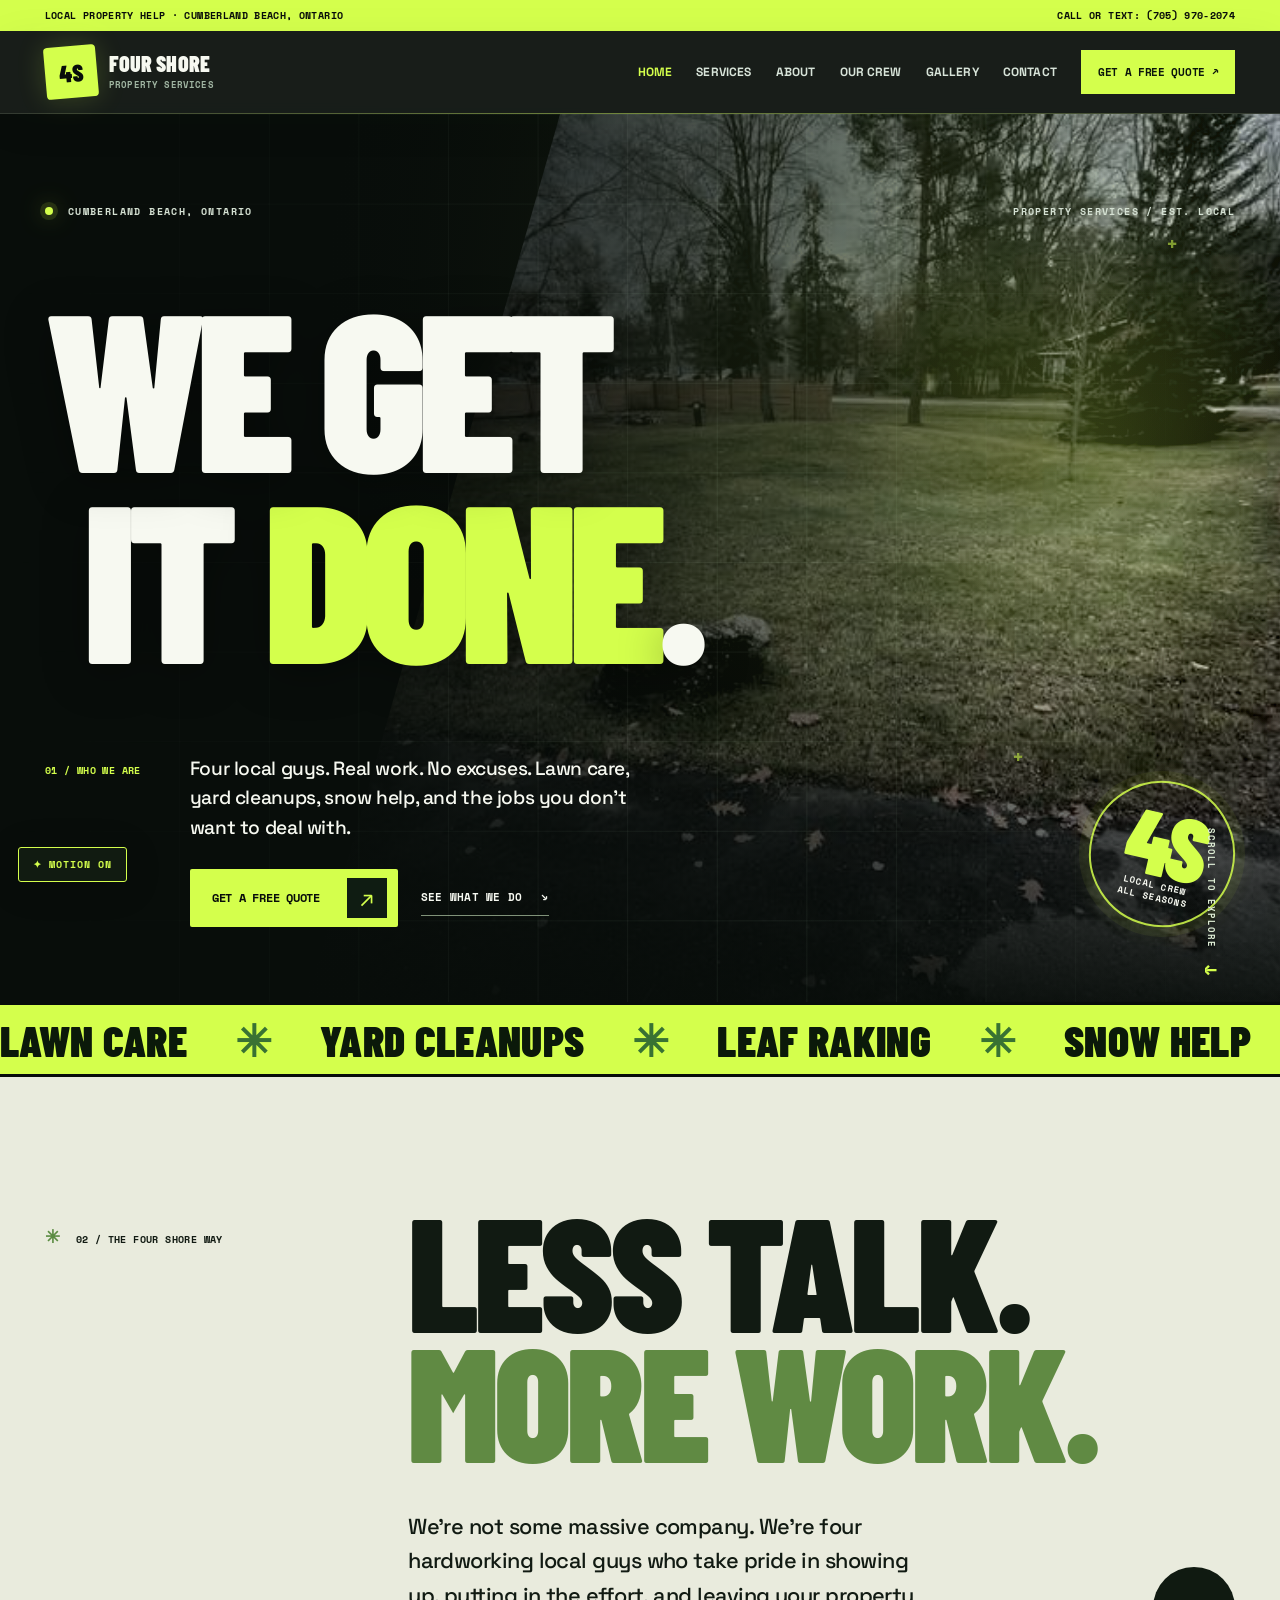
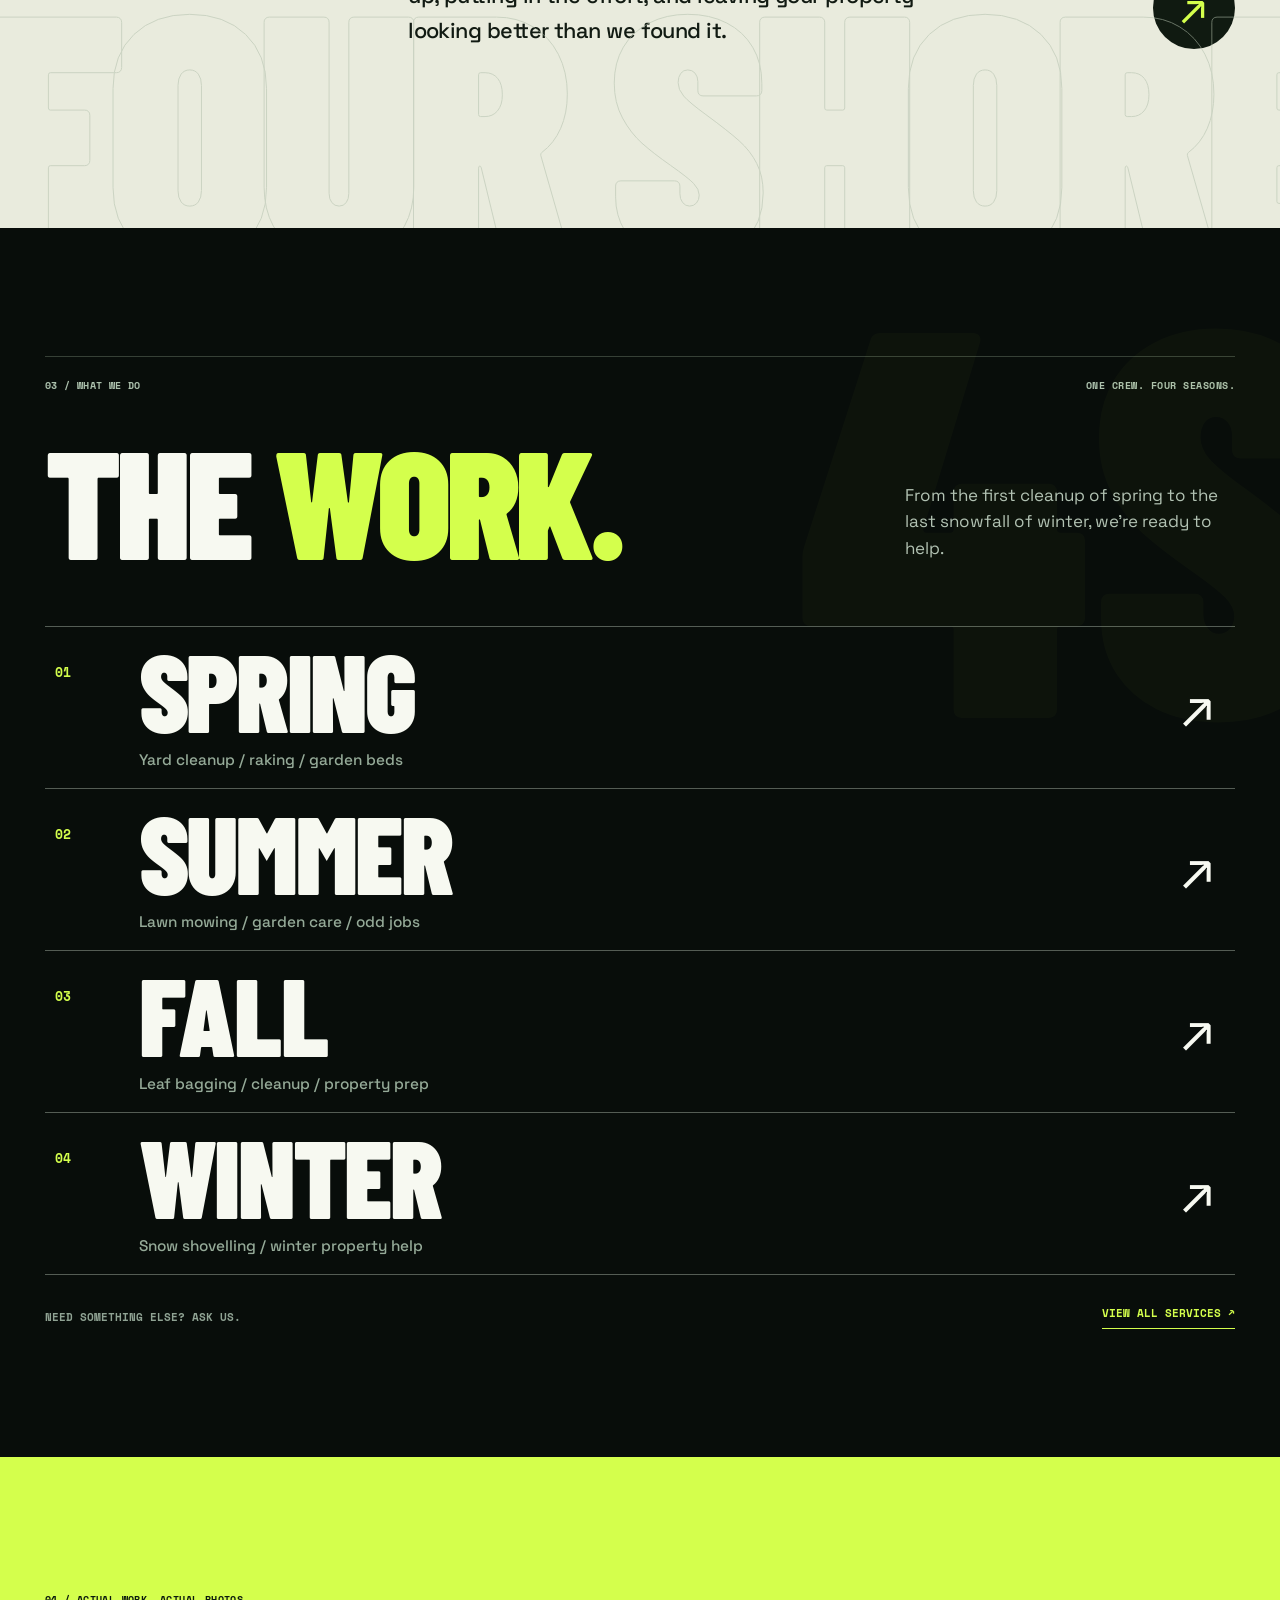
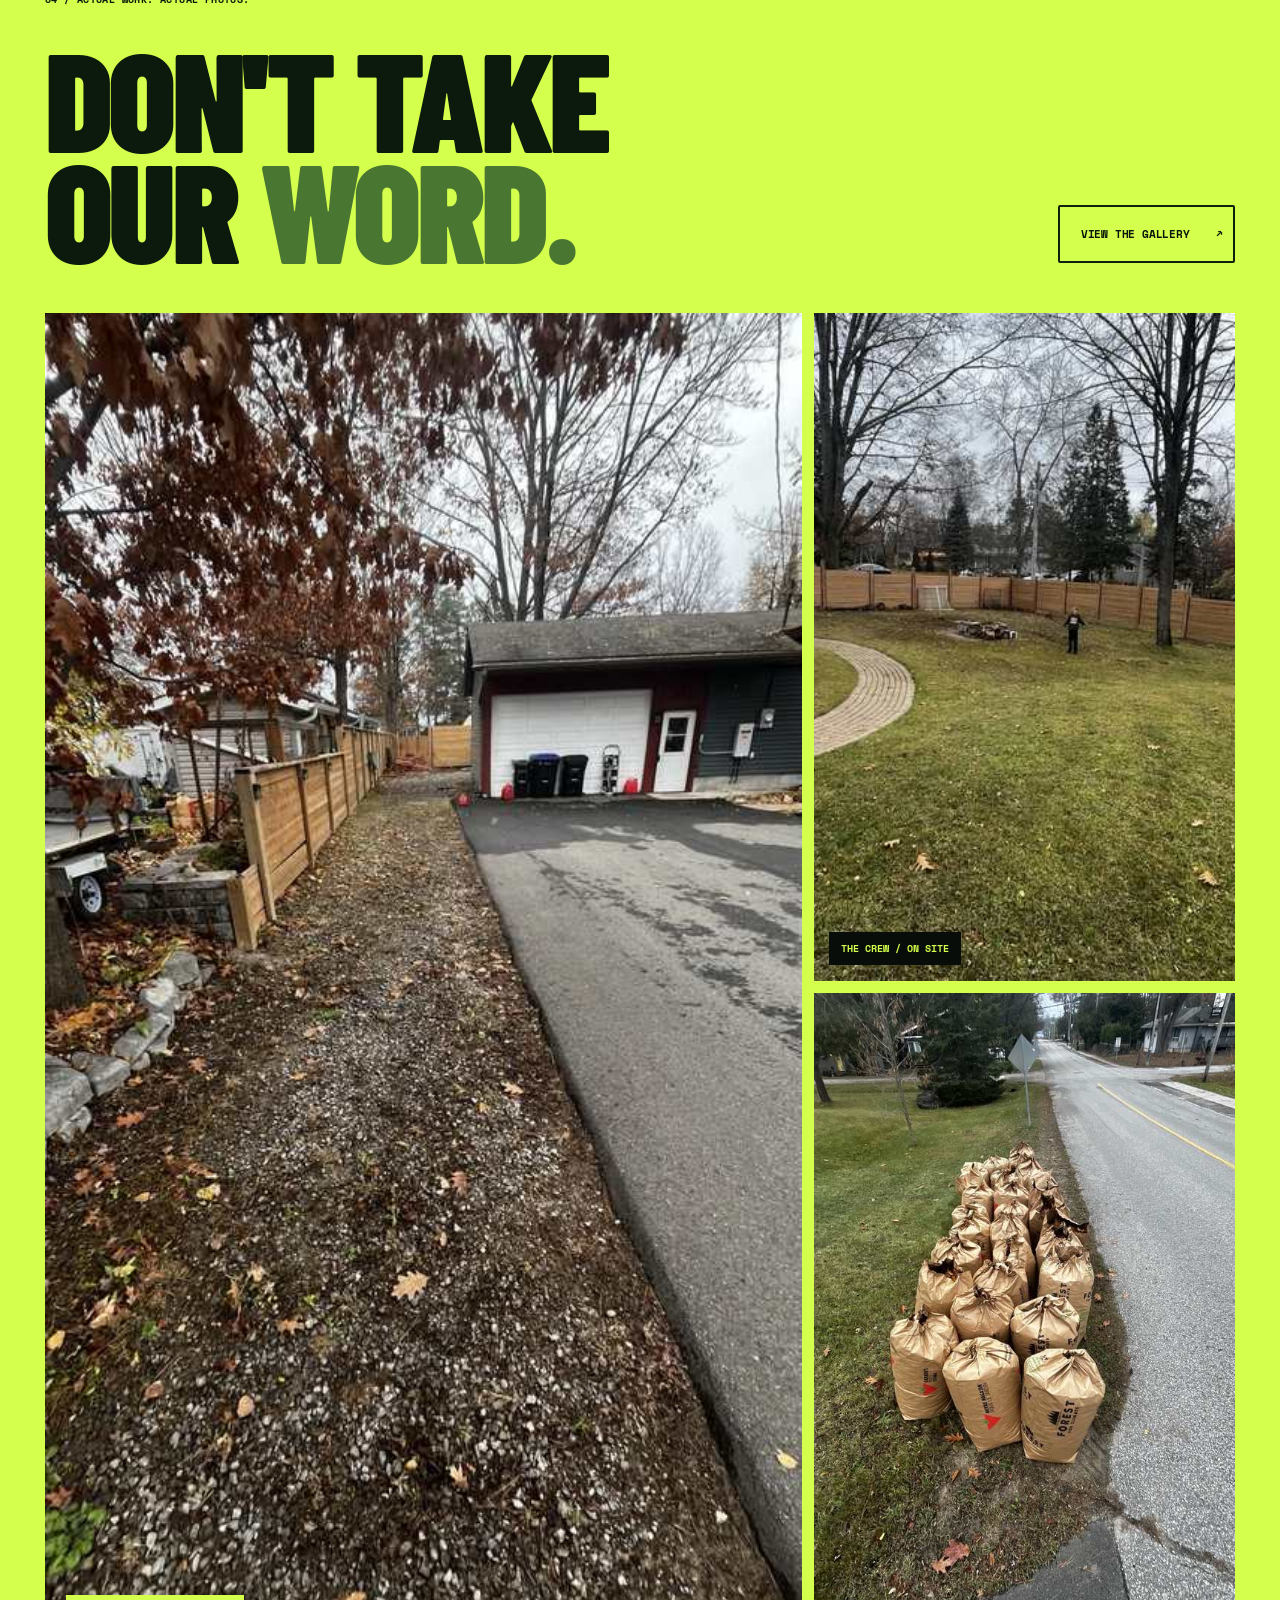
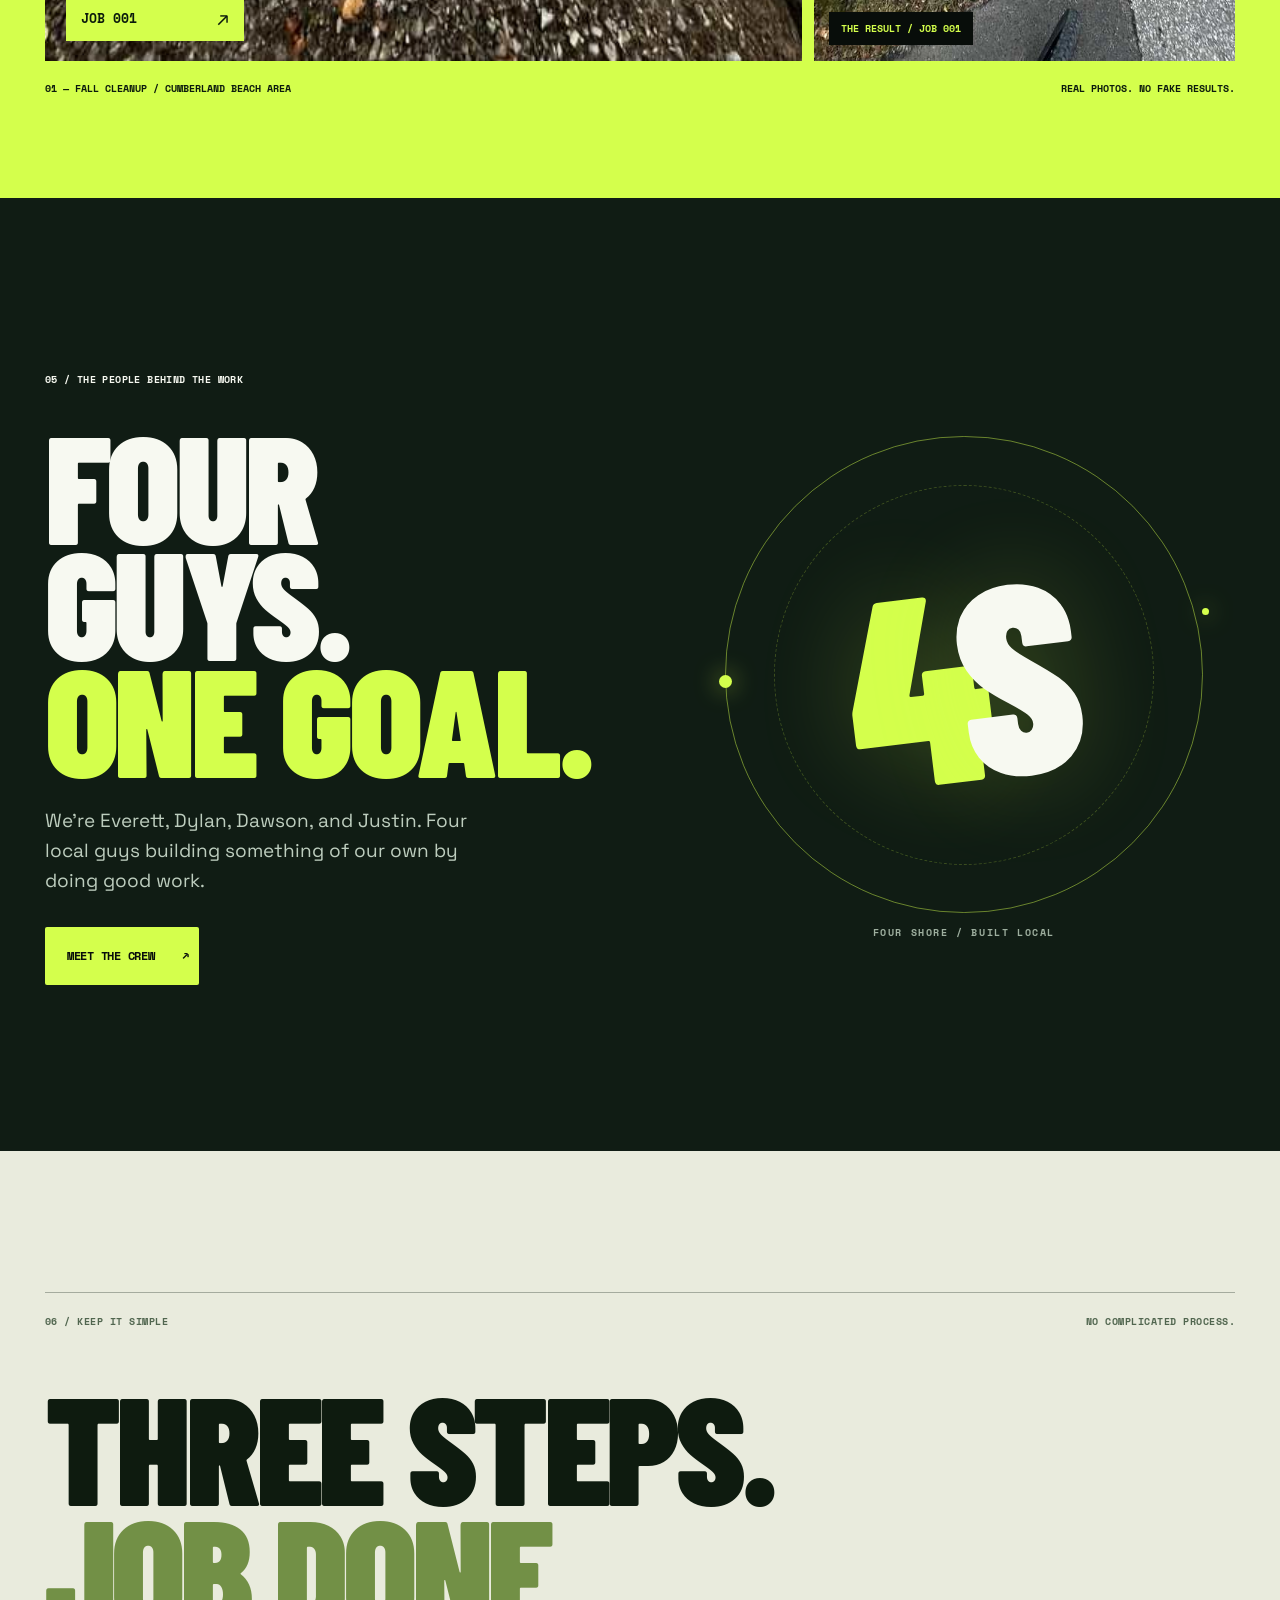
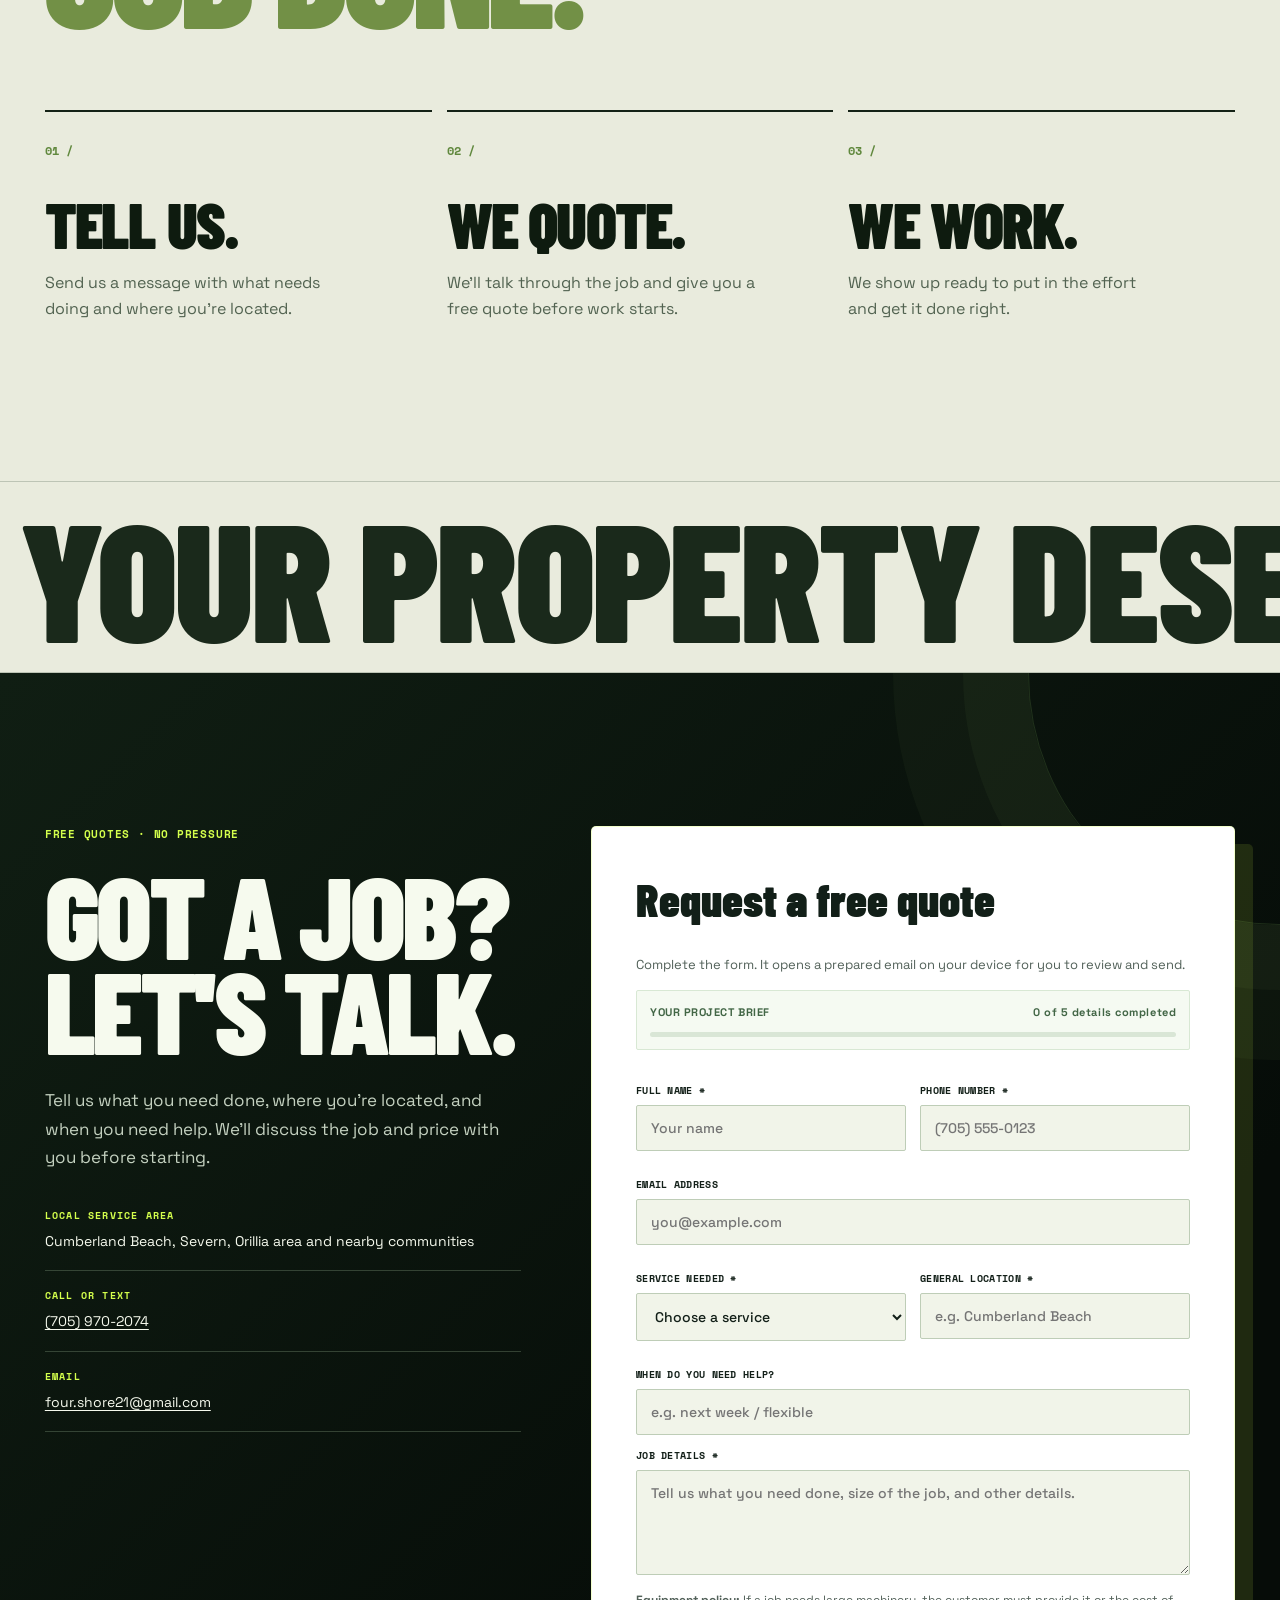
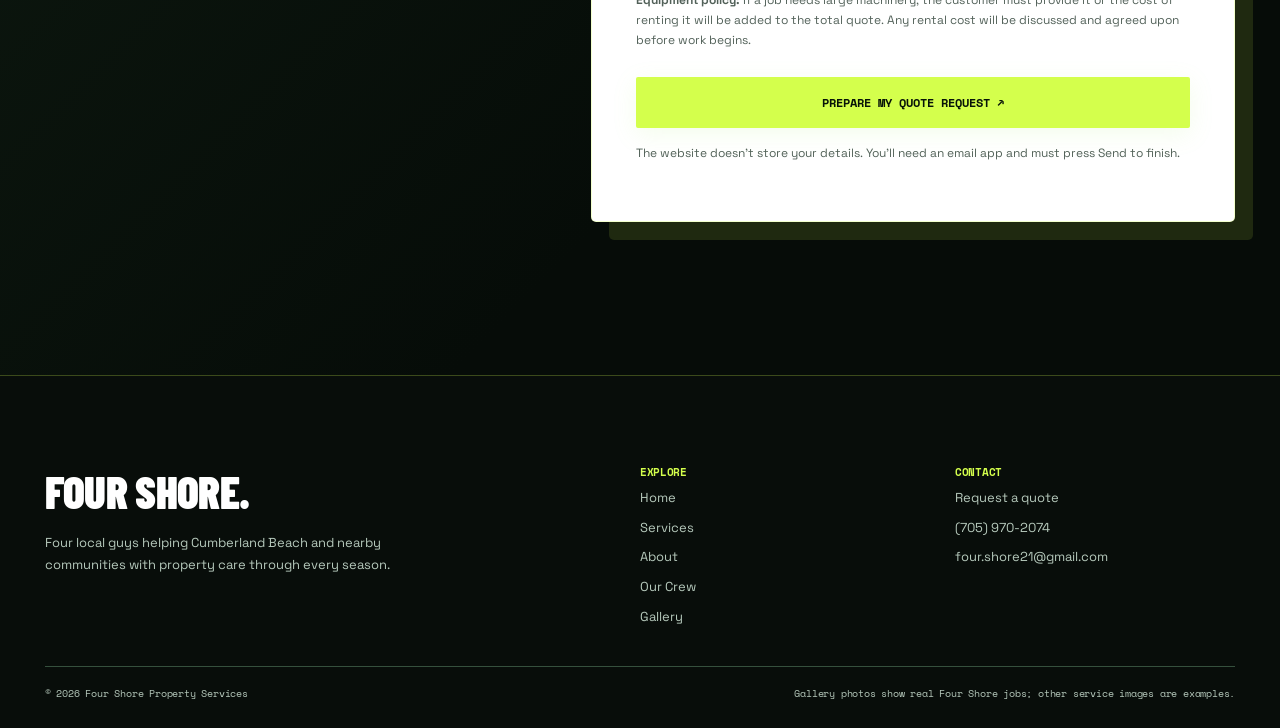
==== commit 553cfe05: "Activate the cinematic theme on the rebuilt homepage" ====
--- a/index.html
+++ b/index.html
@@ -1,4 +1,4 @@
-<!doctype html><html lang="en-CA"><head><meta charset="utf-8"><meta name="viewport" content="width=device-width,initial-scale=1"><meta name="theme-color" content="#071e19"><meta name="format-detection" content="telephone=no"><meta name="description" content="Four Shore Property Services in Cumberland Beach: lawn care, raking, snow clearing and seasonal jobs."><title>Lawn Care, Yard Cleanups &amp; Seasonal Property Help | Four Shore Property Services</title><link rel="icon" type="image/svg+xml" href="/assets/fourshore-icon.svg"><meta name="color-scheme" content="light"><meta property="og:type" content="website"><meta property="og:site_name" content="Four Shore Property Services"><meta property="og:title" content="Four Shore Property Services"><meta property="og:description" content="Local property care, lawn mowing, leaf cleanup and seasonal work in Cumberland Beach and nearby communities."><meta property="og:image" content="https://four-shore-property-services.netlify.app/assets/job1/cleared-lawn.jpg"><meta property="og:url" content="https://four-shore-property-services.netlify.app/"><link rel="canonical" href="https://four-shore-property-services.netlify.app/"><link rel="preconnect" href="https://fonts.googleapis.com"><link rel="preconnect" href="https://fonts.gstatic.com" crossorigin><link rel="preconnect" href="https://images.pexels.com"><link rel="stylesheet" href="/assets/style.css"><link rel="stylesheet" href="/assets/kinetic.css"><script defer src="/assets/site.js"></script><script defer src="/assets/kinetic.js"></script><script type="application/ld+json">{"@context":"https://schema.org","@type":"HomeAndConstructionBusiness","name":"Four Shore Property Services","url":"https://four-shore-property-services.netlify.app/","image":"https://four-shore-property-services.netlify.app/assets/job1/cleared-lawn.jpg","email":"four.shore21@gmail.com","telephone":"+1-705-970-2074","areaServed":[{"@type":"Place","name":"Cumberland Beach, Ontario"},{"@type":"Place","name":"Severn, Ontario"},{"@type":"Place","name":"Orillia, Ontario"}],"description":"Local lawn care, seasonal yard cleanup, leaf raking and property services. Free quotes."}</script></head><body><a class="skip-link" href="#main-content">Skip to main content</a><div class="notice-top"><div class="wrap"><span>LOCAL PROPERTY HELP · CUMBERLAND BEACH, ONTARIO</span><a href="tel:+17059702074">CALL OR TEXT: (705) 970-2074</a></div></div><header class="header"><div class="wrap header-inner"><a href="/" class="brand" aria-label="Four Shore Property Services home"><span class="mark">4S</span><span class="brand-name">FOUR SHORE<small>PROPERTY SERVICES</small></span></a><button type="button" class="menu" aria-label="Toggle navigation" aria-expanded="false" aria-controls="site-navigation">☰</button><nav class="nav" id="site-navigation"><a href="/" aria-current="page">Home</a><a href="/services/" >Services</a><a href="/about/" >About</a><a href="/crew/" >Our Crew</a><a href="/gallery/" >Gallery</a><a href="/contact/" >Contact</a><a href="#quote" class="btn">GET A FREE QUOTE ↗</a></nav></div></header>
+<!doctype html><html lang="en-CA"><head><meta charset="utf-8"><meta name="viewport" content="width=device-width,initial-scale=1"><meta name="theme-color" content="#071e19"><meta name="format-detection" content="telephone=no"><meta name="description" content="Four Shore Property Services in Cumberland Beach: lawn care, raking, snow clearing and seasonal jobs."><title>Lawn Care, Yard Cleanups &amp; Seasonal Property Help | Four Shore Property Services</title><link rel="icon" type="image/svg+xml" href="/assets/fourshore-icon.svg"><meta name="color-scheme" content="light"><meta property="og:type" content="website"><meta property="og:site_name" content="Four Shore Property Services"><meta property="og:title" content="Four Shore Property Services"><meta property="og:description" content="Local property care, lawn mowing, leaf cleanup and seasonal work in Cumberland Beach and nearby communities."><meta property="og:image" content="https://four-shore-property-services.netlify.app/assets/job1/cleared-lawn.jpg"><meta property="og:url" content="https://four-shore-property-services.netlify.app/"><link rel="canonical" href="https://four-shore-property-services.netlify.app/"><link rel="preconnect" href="https://fonts.googleapis.com"><link rel="preconnect" href="https://fonts.gstatic.com" crossorigin><link rel="preconnect" href="https://images.pexels.com"><link rel="stylesheet" href="/assets/style.css"><link rel="stylesheet" href="/assets/kinetic.css"><script defer src="/assets/site.js"></script><script defer src="/assets/kinetic.js"></script><script type="application/ld+json">{"@context":"https://schema.org","@type":"HomeAndConstructionBusiness","name":"Four Shore Property Services","url":"https://four-shore-property-services.netlify.app/","image":"https://four-shore-property-services.netlify.app/assets/job1/cleared-lawn.jpg","email":"four.shore21@gmail.com","telephone":"+1-705-970-2074","areaServed":[{"@type":"Place","name":"Cumberland Beach, Ontario"},{"@type":"Place","name":"Severn, Ontario"},{"@type":"Place","name":"Orillia, Ontario"}],"description":"Local lawn care, seasonal yard cleanup, leaf raking and property services. Free quotes."}</script></head><body class="kinetic-site"><a class="skip-link" href="#main-content">Skip to main content</a><div class="notice-top"><div class="wrap"><span>LOCAL PROPERTY HELP · CUMBERLAND BEACH, ONTARIO</span><a href="tel:+17059702074">CALL OR TEXT: (705) 970-2074</a></div></div><header class="header"><div class="wrap header-inner"><a href="/" class="brand" aria-label="Four Shore Property Services home"><span class="mark">4S</span><span class="brand-name">FOUR SHORE<small>PROPERTY SERVICES</small></span></a><button type="button" class="menu" aria-label="Toggle navigation" aria-expanded="false" aria-controls="site-navigation">☰</button><nav class="nav" id="site-navigation"><a href="/" aria-current="page">Home</a><a href="/services/" >Services</a><a href="/about/" >About</a><a href="/crew/" >Our Crew</a><a href="/gallery/" >Gallery</a><a href="/contact/" >Contact</a><a href="#quote" class="btn">GET A FREE QUOTE ↗</a></nav></div></header>
 <main id="main-content" class="kinetic-main">
 <section class="kin-hero" aria-labelledby="kin-title">
  <div class="kin-hero-photo" aria-hidden="true"><img src="/assets/job1/cleared-lawn.jpg" fetchpriority="high" decoding="async" alt=""></div>
--- a/assets/kinetic.css
+++ b/assets/kinetic.css
@@ -0,0 +1,322 @@
+@import url('https://fonts.googleapis.com/css2?family=Barlow+Condensed:wght@600;700;800;900&family=Space+Grotesk:wght@400;500;600;700&family=Space+Mono:wght@400;700&display=swap');
+
+/* FOUR SHORE — KINETIC STUDIO 2026 / a new visual direction */
+:root{--kin-black:#080d0a;--kin-green:#101e16;--kin-acid:#d4ff4c;--kin-paper:#e9ebdd;--kin-white:#f7f9f1;--kin-line:rgba(228,253,218,.21)}
+.kinetic-site{--lime:var(--kin-acid);--cream:var(--kin-paper);--pine:var(--kin-black);--deep:#070f0a;--ink:#121f18;--muted:#526159;font-family:'Space Grotesk',sans-serif;background:var(--kin-paper);color:var(--kin-black);-webkit-font-smoothing:antialiased;overflow-x:clip}
+.kinetic-site h1,.kinetic-site h2,.kinetic-site h3,.kinetic-site h4{font-family:'Barlow Condensed',Impact,sans-serif;font-weight:900;letter-spacing:-.028em;line-height:.92}
+.kinetic-site .wrap{width:min(1390px,calc(100% - clamp(32px,7vw,112px)))}
+.kinetic-site .notice-top{background:var(--kin-acid);color:var(--kin-black);font:700 10px 'Space Mono',monospace;letter-spacing:.035em;text-transform:uppercase}
+.kinetic-site .notice-top .wrap{padding:8px 0}
+.kinetic-site .notice-top a{text-decoration:none}
+.kinetic-site .notice-top a:hover{text-decoration:underline}
+.kinetic-site .header{background:rgba(8,13,10,.93);border:0;border-bottom:1px solid rgba(234,255,222,.12);backdrop-filter:blur(24px);color:var(--kin-white)}
+.kinetic-site .header:after{background:linear-gradient(90deg,transparent,rgba(212,255,76,.4),transparent)}
+.kinetic-site .header-inner{min-height:82px}
+.kinetic-site .brand{gap:12px}
+.kinetic-site .brand .mark{width:52px;height:52px;border-radius:4px;color:var(--kin-black);background:var(--kin-acid);font:900 24px 'Barlow Condensed';transform:rotate(-5deg);box-shadow:0 0 28px rgba(212,255,76,.18)}
+.kinetic-site .brand:hover .mark{transform:rotate(0) scale(1.06)}
+.kinetic-site .brand-name{font:900 22px 'Barlow Condensed';letter-spacing:.005em;line-height:.95}
+.kinetic-site .brand-name small{display:block;font:700 9px 'Space Mono';letter-spacing:.02em;margin-top:5px;color:#a1b6a3}
+.kinetic-site .nav{gap:clamp(13px,1.9vw,30px)}
+.kinetic-site .nav>a:not(.btn){font:700 12px 'Space Grotesk';text-transform:uppercase;color:#d8e4d9;letter-spacing:.01em}
+.kinetic-site .nav>a:not(.btn):hover,.kinetic-site .nav>a[aria-current=page]{color:var(--kin-acid);box-shadow:none}
+.kinetic-site .nav>a:not(.btn):after{background:var(--kin-acid)}
+.kinetic-site .nav .btn{background:var(--kin-acid);border:1px solid var(--kin-acid);color:#0b160c;border-radius:0;padding:13px 16px;font:700 11px 'Space Mono';letter-spacing:-.03em;box-shadow:none}
+.kinetic-site .nav .btn:hover{background:#edff9d}
+.kinetic-site .menu{color:var(--kin-acid);border:1px solid rgba(212,255,76,.45);background:#14231a;border-radius:4px}
+.kinetic-site .skip-link{background:var(--kin-acid);color:var(--kin-black)}
+.kinetic-site .footer{background:#080d0a;border-top:1px solid rgba(212,255,76,.25);padding:88px 0 27px}
+.kinetic-site .footer strong{font:900 45px 'Barlow Condensed';letter-spacing:-.015em}
+.kinetic-site .footer p,.kinetic-site .footer-links{font-family:'Space Grotesk';font-size:13px}
+.kinetic-site .footer h4{font:700 11px 'Space Mono';color:var(--kin-acid)}
+.kinetic-site .footer-bottom{font:400 10px 'Space Mono';letter-spacing:-.02em}
+.kinetic-site .btn{border-radius:2px}
+.kinetic-site .btn.dark{background:var(--kin-black);color:var(--kin-acid)}
+.kinetic-site .eyebrow{font:700 11px 'Space Mono';letter-spacing:.07em;color:#64893c}
+.kinetic-site .experience-motion-toggle{background:#111b11;border:1px solid var(--kin-acid);color:var(--kin-acid);font:700 10px 'Space Mono';border-radius:3px}
+.kinetic-site .motion-progress{background:var(--kin-acid);height:3px;box-shadow:0 0 15px rgba(212,255,76,.55)}
+/* HERO / asymmetric photo, dramatic headline, custom grid */
+.kin-hero{position:relative;isolation:isolate;min-height:min(850px,calc(100svh - 115px));min-height:max(630px,min(850px,calc(100svh - 115px)));background:var(--kin-black);color:var(--kin-white);overflow:hidden}
+.kin-hero-photo{position:absolute;inset:0 0 0 24%;z-index:-3;clip-path:polygon(26% 0%,100% 0%,100% 100%,0 100%);opacity:.96}
+.kin-hero-photo img{width:100%;height:100%;object-fit:cover;object-position:center;filter:saturate(.58) contrast(1.2) brightness(.85);animation:kinHeroZoom 20s ease-in-out infinite alternate;transform-origin:60% 55%}
+.kin-hero-shade{position:absolute;inset:0;z-index:-2;background:linear-gradient(90deg,#080d0a 0%,rgba(8,13,10,.98) 22%,rgba(8,13,10,.7) 50%,rgba(8,13,10,.07) 94%),linear-gradient(0deg,rgba(8,13,10,.93),transparent 34%),radial-gradient(circle at 70% 20%,rgba(212,255,76,.2),transparent 50%)}
+.kin-hero-grid{position:absolute;inset:0;z-index:-1;pointer-events:none;background-image:linear-gradient(rgba(220,255,219,.067) 1px,transparent 1px),linear-gradient(90deg,rgba(220,255,219,.067) 1px,transparent 1px);background-size:clamp(55px,7vw,112px) clamp(55px,7vw,112px);mask-image:linear-gradient(90deg,transparent 0%,black 60%,transparent 100%)}
+.kin-hero:after{content:'';position:absolute;inset:0;z-index:-1;pointer-events:none;background:radial-gradient(circle 360px at var(--kin-pointer-x,85%) var(--kin-pointer-y,38%),rgba(206,255,69,.16),transparent 70%);mix-blend-mode:screen;opacity:var(--kin-glow-opacity,1)}
+.kin-cross{position:absolute;color:var(--kin-acid);font:700 20px 'Space Mono';opacity:.55;pointer-events:none}
+.kin-cross-a{top:13%;right:8%}.kin-cross-b{bottom:26%;right:20%}
+.kin-hero-inner{position:relative;z-index:2;display:flex;flex-direction:column;min-height:inherit;justify-content:space-between;padding-top:clamp(46px,7vw,110px);padding-bottom:75px}
+.kin-overline{display:flex;align-items:center;gap:15px;color:#d5e1d3;letter-spacing:.14em;font:700 10px 'Space Mono'}
+.kin-overline-right{margin-left:auto}
+.kin-pulse{width:8px;height:8px;background:var(--kin-acid);display:inline-block;box-shadow:0 0 0 5px rgba(212,255,76,.12),0 0 23px rgba(212,255,76,.7);border-radius:100%;animation:kinPulse 3s ease-in-out infinite}
+.kin-hero-headline{padding-top:clamp(35px,7vw,96px);width:100%}
+.kin-hero-headline .kin-line{font:900 clamp(105px,17.5vw,280px)/.68 'Barlow Condensed',Impact,sans-serif;letter-spacing:-.045em;display:block;width:max-content;max-width:100%;text-shadow:0 8px 45px rgba(0,0,0,.34)}
+.kin-line-one{position:relative;z-index:2}
+.kin-line-two{position:relative;z-index:1;margin-left:clamp(22px,3vw,50px);margin-top:clamp(22px,3vw,44px)}
+.kin-line-two i{font-style:normal;color:var(--kin-acid);white-space:nowrap}
+.kin-stop{color:var(--kin-white)}
+.kin-hero-bottom{display:flex;justify-content:space-between;align-items:end;gap:35px;padding-top:clamp(45px,8vw,110px)}
+.kin-hero-copy{max-width:620px;display:grid;grid-template-columns:120px 1fr;column-gap:25px}
+.kin-small-index,.kin-section-id{font:700 10px 'Space Mono';letter-spacing:.04em;text-transform:uppercase}
+.kin-small-index{padding-top:9px;color:var(--kin-acid)}
+.kin-hero-copy p{font-size:clamp(15px,1.5vw,20px);line-height:1.55;font-weight:500;letter-spacing:-.02em;max-width:510px;margin-bottom:26px}
+.kin-hero-actions{grid-column:2;display:flex;align-items:center;flex-wrap:wrap;gap:23px}
+.kin-button{position:relative;display:inline-flex;justify-content:space-between;align-items:center;gap:27px;min-height:58px;font:700 12px 'Space Mono';letter-spacing:-.02em;padding:8px 10px 8px 21px;border:1px solid transparent;border-radius:2px;transition:transform .32s cubic-bezier(.16,1,.3,1),background .2s,color .2s;isolation:isolate;overflow:hidden}
+.kin-button:hover{transform:translateY(-4px)}
+.kin-button-lime{background:var(--kin-acid);color:var(--kin-black)}
+.kin-button-lime:hover{background:#ebff99}
+.kin-button-icon{display:grid;place-items:center;background:#0f1c12;color:var(--kin-acid);width:40px;height:40px;font:400 23px 'Space Grotesk';transition:transform .3s}
+.kin-button:hover .kin-button-icon{transform:rotate(45deg)}
+.kin-text-button{font:700 11px 'Space Mono';padding:10px 0;border-bottom:1px solid rgba(226,255,212,.55);letter-spacing:.02em;transition:color .2s}
+.kin-text-button:hover{color:var(--kin-acid)}
+.kin-text-button span{margin-left:12px}
+.kin-hero-stamp{width:146px;aspect-ratio:1;border:2px solid rgba(212,255,76,.85);border-radius:50%;display:flex;align-items:center;justify-content:center;flex-direction:column;transform:rotate(13deg);box-shadow:0 0 0 10px rgba(212,255,76,.055),0 0 25px rgba(212,255,76,.1);flex-shrink:0}
+.kin-hero-stamp>span{font:900 90px/.85 'Barlow Condensed';letter-spacing:-.08em;color:var(--kin-acid)}
+.kin-hero-stamp small{text-align:center;font:700 9px 'Space Mono';line-height:1.4;letter-spacing:.05em}
+.kin-scroll-cue{position:absolute;right:4.2vw;bottom:25px;z-index:3;font:700 9px 'Space Mono';letter-spacing:.12em;color:#ddecd4;writing-mode:vertical-rl;display:flex;gap:15px;align-items:center}
+.kin-scroll-cue span{color:var(--kin-acid);font-size:20px;animation:kinBob 2.1s infinite}
+/* MARQUEE */
+.kin-marquee{background:var(--kin-acid);color:#0b190a;overflow:hidden;position:relative;border-block:3px solid var(--kin-black)}
+.kin-marquee-track{display:flex;align-items:center;width:max-content;animation:kinTicker 33s linear infinite}
+.kin-marquee-track>span{white-space:nowrap;flex:none;padding:13px 0;font:900 clamp(25px,3.4vw,49px)/1 'Barlow Condensed';letter-spacing:.008em}
+.kin-marquee-track b{font-weight:900;color:#397233;margin:0 clamp(16px,3vw,48px)}
+/* INTRO */
+.kin-intro{background:var(--kin-paper);color:#111a12;position:relative;overflow:hidden;padding:clamp(100px,10vw,170px) 0 clamp(145px,14vw,240px)}
+.kin-intro-layout{display:grid;grid-template-columns:28% 1fr;gap:30px}
+.kin-intro .kin-section-id{padding-top:18px}
+.kin-section-marker{font-size:18px;color:#5b8c42;margin-right:9px}
+.kin-intro h2{font:900 clamp(92px,12.5vw,194px)/.81 'Barlow Condensed';letter-spacing:-.03em;margin:0}
+.kin-intro h2 em{font-style:normal;color:#608a43}
+.kin-intro-bottom{display:flex;align-items:end;justify-content:space-between;gap:35px;margin-top:45px}
+.kin-intro-bottom p{max-width:520px;font-size:clamp(17px,1.7vw,22px);letter-spacing:-.025em;font-weight:500;line-height:1.6;margin:0}
+.kin-round-link{width:82px;height:82px;flex-shrink:0;background:#101a11;color:var(--kin-acid);border-radius:50%;display:grid;place-items:center;font-size:45px;transition:transform .3s,background .3s}
+.kin-round-link:hover{transform:rotate(45deg) scale(1.08);background:#315526}
+.kin-giant-word{position:absolute;left:-2%;bottom:-.09em;font:900 clamp(140px,27vw,490px)/.8 'Barlow Condensed';letter-spacing:-.05em;white-space:nowrap;color:transparent;-webkit-text-stroke:1px #b3c0ad;pointer-events:none;opacity:.55}
+/* SERVICES — hovering rows expose imagery */
+.kin-services{background:var(--kin-black);color:var(--kin-white);padding:clamp(85px,10vw,160px) 0 clamp(90px,10vw,140px);position:relative;overflow:hidden}
+.kin-services:before{content:'4S';font:900 550px/.8 'Barlow Condensed';position:absolute;right:-5vw;top:50px;opacity:.025;color:var(--kin-acid);pointer-events:none}
+.kin-section-top{display:flex;align-items:center;justify-content:space-between;gap:20px;border-top:1px solid var(--kin-line);padding-top:21px;color:#adc2ae}
+.kin-section-top>span{font:700 10px 'Space Mono';letter-spacing:.05em}
+.kin-services-header{display:flex;align-items:end;justify-content:space-between;gap:35px;padding:45px 0 65px}
+.kin-services-header h2,.kin-process h2{font:900 clamp(100px,12vw,188px)/.8 'Barlow Condensed';letter-spacing:-.035em;margin:0}
+.kin-services-header h2 em,.kin-process h2 em{color:var(--kin-acid);font-style:normal}
+.kin-services-header p{max-width:330px;font-size:17px;line-height:1.55;color:#b2c2b3;margin:0}
+.kin-service-stack{border-top:1px solid rgba(240,255,236,.33)}
+.kin-service-row{position:relative;isolation:isolate;display:grid;grid-template-columns:72px minmax(0,1fr) 65px;gap:12px;align-items:center;min-height:162px;padding:15px 20px 15px 10px;border-bottom:1px solid rgba(240,255,236,.33);transition:background .32s,color .32s,padding .32s;overflow:hidden}
+.kin-service-row:hover,.kin-service-row:focus-visible{background:var(--kin-acid);color:#0b1b0c;padding-left:31px}
+.kin-service-num{font:700 13px 'Space Mono';color:var(--kin-acid);align-self:start;padding-top:20px}
+.kin-service-row:hover .kin-service-num,.kin-service-row:focus-visible .kin-service-num{color:#284c19}
+.kin-service-name{position:relative;z-index:2;font:900 clamp(72px,8.5vw,126px)/.8 'Barlow Condensed';letter-spacing:-.022em}
+.kin-service-sub{display:block;font:500 clamp(12px,1.2vw,16px) 'Space Grotesk';letter-spacing:0;color:#95aa98;margin-top:17px}
+.kin-service-row:hover .kin-service-sub,.kin-service-row:focus-visible .kin-service-sub{color:#33532b}
+.kin-service-symbol{position:relative;z-index:2;font:400 55px 'Space Grotesk';justify-self:end;transition:transform .4s}
+.kin-service-row:hover .kin-service-symbol{transform:rotate(45deg)}
+.kin-service-image{position:absolute;right:10%;top:50%;width:clamp(150px,20vw,310px);height:clamp(135px,13vw,202px);overflow:hidden;z-index:1;pointer-events:none;opacity:0;transform:translate(40px,-36%) rotate(-11deg) scale(.9);transition:opacity .4s,transform .55s cubic-bezier(.16,1,.3,1);box-shadow:0 20px 50px rgba(0,0,0,.27)}
+.kin-service-image img{width:100%;height:100%;object-fit:cover;filter:saturate(.75)}
+.kin-service-row:hover .kin-service-image,.kin-service-row:focus-visible .kin-service-image{opacity:1;transform:translate(0,-50%) rotate(7deg) scale(1)}
+.kin-services-footer{display:flex;justify-content:space-between;gap:20px;align-items:center;padding-top:30px;font:700 11px 'Space Mono';color:#8fa293}
+.kin-services-footer a{color:var(--kin-acid);border-bottom:1px solid var(--kin-acid);padding-bottom:7px;transition:letter-spacing .2s}
+.kin-services-footer a:hover{letter-spacing:.035em}
+/* PROJECT STORY — giant editorial photo collage */
+.kin-project{background:var(--kin-acid);color:#0b1a0d;padding:clamp(80px,10vw,145px) 0 clamp(65px,8vw,110px)}
+.kin-project-heading{display:flex;justify-content:space-between;align-items:end;gap:24px;margin-bottom:50px}
+.kin-project h2{font:900 clamp(88px,11vw,168px)/.79 'Barlow Condensed';letter-spacing:-.032em;margin:30px 0 0}
+.kin-project h2 em{font-style:normal;color:#497732}
+.kin-project .kin-button-outline{border:2px solid #0d230d;background:transparent;color:#081508;white-space:nowrap;font-size:11px}
+.kin-project .kin-button-outline:hover{background:#071608;color:var(--kin-acid)}
+.kin-project-gallery{display:grid;grid-template-columns:1.8fr 1fr;gap:12px;margin-left:max(calc((100vw - 1390px)/2),clamp(16px,3.5vw,56px));margin-right:max(calc((100vw - 1390px)/2),clamp(16px,3.5vw,56px))}
+.kin-project-big,.kin-project-small-stack>a{display:block;position:relative;overflow:hidden;background:#23382b}
+.kin-project-big{min-height:560px}
+.kin-project-big img,.kin-project-small-stack img{display:block;width:100%;height:100%;object-fit:cover;transition:transform .9s cubic-bezier(.16,1,.3,1),filter .5s}
+.kin-project-gallery a:hover img{transform:scale(1.08);filter:saturate(1.15)}
+.kin-project-image-label{position:absolute;left:21px;bottom:20px;display:flex;align-items:center;justify-content:space-between;gap:80px;background:var(--kin-acid);color:#0a1a0b;padding:10px 15px;font:700 13px 'Space Mono'}
+.kin-project-image-label b{font:400 20px 'Space Grotesk'}
+.kin-project-small-stack{display:grid;grid-template-rows:1fr 1fr;gap:12px}
+.kin-project-small-stack a{min-height:273px}
+.kin-project-small-stack a span{position:absolute;left:15px;bottom:16px;background:#080d0a;color:var(--kin-acid);padding:9px 12px;font:700 10px 'Space Mono'}
+.kin-project-caption{display:flex;justify-content:space-between;gap:15px;padding-top:20px;font:700 10px 'Space Mono'}
+/* CREW — giant rotating orbital brand mark */
+.kin-crew{background:#101c14;color:var(--kin-white);padding:clamp(110px,13vw,200px) 0;overflow:hidden;position:relative}
+.kin-crew-layout{display:grid;grid-template-columns:1fr .9fr;gap:45px;align-items:center}
+.kin-crew h2{font:900 clamp(100px,12vw,181px)/.76 'Barlow Condensed';letter-spacing:-.03em;margin:35px 0 30px}
+.kin-crew h2 em{font-style:normal;color:var(--kin-acid)}
+.kin-crew p{max-width:450px;font-size:19px;color:#bdcdbe;line-height:1.6;margin:0 0 30px}
+.kin-crew-graphic{height:520px;position:relative;display:grid;place-items:center}
+.kin-crew-orbit{position:absolute;width:min(88%,485px);aspect-ratio:1;border:1px solid rgba(212,255,76,.46);border-radius:50%;animation:kinRotate 30s linear infinite}
+.kin-crew-orbit-one:before,.kin-crew-orbit-one:after{content:'';position:absolute;background:var(--kin-acid);border-radius:50%;width:13px;height:13px;top:50%;left:-7px;box-shadow:0 0 23px rgba(212,255,76,.7)}
+.kin-crew-orbit-one:after{left:auto;right:-7px;top:36%;width:7px;height:7px}
+.kin-crew-orbit-two{width:70%;border:1px dashed rgba(212,255,76,.22);animation-direction:reverse;animation-duration:26s}
+.kin-crew-core{font:900 clamp(165px,21vw,320px)/1 'Barlow Condensed';letter-spacing:-.12em;color:var(--kin-acid);text-shadow:0 0 100px rgba(208,255,77,.2);transform:rotate(-7deg);padding-right:35px}
+.kin-crew-core span{color:var(--kin-white)}
+.kin-crew-graphic-label{position:absolute;bottom:-5px;font:700 10px 'Space Mono';color:#9eaf9f;letter-spacing:.16em}
+/* PROCESS */
+.kin-process{background:var(--kin-paper);color:#0e1b0f;padding:clamp(95px,11vw,170px) 0}
+.kin-process .kin-section-top{border-color:rgba(8,25,10,.3);color:#51664f;margin-bottom:55px}
+.kin-process h2 em{color:#729046}
+.kin-process-grid{display:grid;grid-template-columns:repeat(3,1fr);margin-top:80px;gap:15px}
+.kin-process-grid>div{border-top:2px solid #142216;padding-top:25px;transition:transform .3s}
+.kin-process-grid>div:hover{transform:translateY(-8px)}
+.kin-process-grid>div>span{font:700 12px 'Space Mono';color:#60883d}
+.kin-process-grid h3{font:900 clamp(48px,5vw,84px)/1 'Barlow Condensed';margin:29px 0 14px}
+.kin-process-grid p{font-size:16px;max-width:320px;line-height:1.65;color:#526351}
+.kin-prequote{background:#e9ebdd;white-space:nowrap;overflow:hidden;border-top:1px solid #bdc4b5;border-bottom:1px solid #bdc4b5;color:#1a291b;display:flex}
+.kin-prequote span{flex:0 0 auto;font:900 clamp(95px,13vw,190px)/.96 'Barlow Condensed';letter-spacing:-.02em;padding:15px 20px;animation:kinTicker 43s linear infinite}
+.kin-prequote span:nth-child(2){color:#83967b}
+/* QUOTE & inner pages stay fully functional, new visual language */
+.kinetic-site .quote{background:linear-gradient(135deg,#101e13,#060c08 68%);color:#f6faee;padding:clamp(95px,12vw,180px) 0}
+.kinetic-site .quote h2{font:900 clamp(82px,9vw,145px)/.82 'Barlow Condensed';letter-spacing:-.03em;margin:25px 0 30px}
+.kinetic-site .quote-intro p{font-size:17px;color:#c4d1c0}
+.kinetic-site .quote .eyebrow{color:var(--kin-acid)}
+.kinetic-site .contact-line{border-color:rgba(221,255,210,.2);font-size:14px}
+.kinetic-site .contact-line b{font:700 10px 'Space Mono';color:var(--kin-acid);padding-bottom:7px}
+.kinetic-site .form{border:1px solid rgba(212,255,76,.28);border-radius:5px;box-shadow:18px 18px 0 rgba(212,255,76,.12);padding:clamp(24px,4vw,44px)}
+.kinetic-site .form h3{font:900 46px 'Barlow Condensed';letter-spacing:0}
+.kinetic-site .form .btn{background:var(--kin-acid);color:#071308;border-radius:2px;font:700 12px 'Space Mono';padding:17px 24px}
+.kinetic-site .form .field{font:700 10px 'Space Mono';letter-spacing:.03em}
+.kinetic-site .form .field input,.kinetic-site .form .field select,.kinetic-site .form .field textarea{background:#f1f4e9;border-radius:2px;border:1px solid #becdb7;font:500 14px 'Space Grotesk';padding:13px 14px}
+.kinetic-site .experience-quote-progress{border-radius:2px}
+.kinetic-site .experience-progress-fill{background:var(--kin-acid)}
+.kinetic-site .page-hero{background:#0a170e;min-height:440px;display:flex;align-items:center}
+.kinetic-site .page-hero:before{background:linear-gradient(90deg,rgba(6,13,8,.98),rgba(6,13,8,.82) 48%,rgba(6,13,8,.2))}
+.kinetic-site .page-hero h1{font:900 clamp(80px,10vw,170px)/.8 'Barlow Condensed';letter-spacing:-.035em}
+.kinetic-site .page-hero .eyebrow{color:var(--kin-acid)}
+.kinetic-site .page-hero .wrap{padding:60px 0}
+.kinetic-site .page-hero p{font-size:18px}
+.kinetic-site .section{background:var(--kin-paper);padding:clamp(75px,8vw,130px) 0}
+.kinetic-site .section.white{background:#f6f7ee}
+.kinetic-site .section.deep{background:#0e1a10}
+.kinetic-site .section h2{font:900 clamp(65px,7vw,105px)/.9 'Barlow Condensed';letter-spacing:-.035em}
+.kinetic-site .section .large{font:900 clamp(67px,8vw,116px)/.9 'Barlow Condensed';letter-spacing:-.035em}
+.kinetic-site .section .card{border-radius:2px}
+.kinetic-site .section .card h3{font:900 47px 'Barlow Condensed'}
+.kinetic-site .section .heading>p,.kinetic-site .section .muted{color:#576956}
+.kinetic-site .section .job{border-radius:2px}
+.kinetic-site .section .job h3{font:800 26px 'Barlow Condensed'}
+.kinetic-site .season{border-color:rgba(11,40,16,.2)}
+.kinetic-site .season h2{font:900 75px 'Barlow Condensed';letter-spacing:-.025em}
+.kinetic-site .pill-nav a{border-radius:2px}
+.kinetic-site .person{border-radius:2px}
+.kinetic-site .person h3{font:900 45px 'Barlow Condensed'}
+.kinetic-site .gallery figure{border-radius:2px}
+.kinetic-site .faq details{border-radius:2px}
+.kinetic-site .experience-services-search{border-radius:3px}
+/* motion */
+.kin-fade{opacity:0;transform:translate3d(0,65px,0);filter:blur(7px);transition:opacity .9s cubic-bezier(.16,1,.3,1),transform 1s cubic-bezier(.16,1,.3,1),filter 1s}
+.kin-fade.kin-visible{opacity:1;transform:translateZ(0);filter:blur(0)}
+.kin-hero-headline .kin-line{animation:kinHeroTitle 1.1s cubic-bezier(.16,1,.3,1) both}
+.kin-hero-headline .kin-line-two{animation-delay:.12s}
+.kin-cursor{position:fixed;pointer-events:none;z-index:500;left:0;top:0;width:94px;height:94px;border-radius:50%;display:grid;place-items:center;background:var(--kin-acid);color:#0c1d0b;font:900 14px 'Space Mono';opacity:0;transform:translate3d(-150px,-150px,0);transition:opacity .15s;mix-blend-mode:normal;box-shadow:0 15px 50px rgba(0,0,0,.2)}
+.kin-cursor.active{opacity:1}
+.kin-cursor span{display:block;transform:rotate(-20deg)}
+@keyframes kinTicker{to{transform:translateX(-50%)}}
+@keyframes kinRotate{to{transform:rotate(360deg)}}
+@keyframes kinPulse{50%{box-shadow:0 0 0 10px rgba(212,255,76,.04),0 0 36px rgba(212,255,76,.95)}}
+@keyframes kinBob{50%{transform:translateY(10px)}}
+@keyframes kinHeroZoom{to{transform:scale(1.12) translate(-1%,1%)}}
+@keyframes kinHeroTitle{from{opacity:0;transform:translateY(90px) rotate(3deg);filter:blur(16px)}to{opacity:1;transform:none;filter:blur(0)}}
+/* responsive */
+@media(max-width:1050px){
+ .kinetic-site .nav{gap:12px}.kinetic-site .nav>a:not(.btn){font-size:11px}.kinetic-site .nav .btn{padding:12px 10px;font-size:10px}
+ .kin-hero-headline .kin-line{font-size:clamp(92px,18vw,190px)}
+ .kin-hero-copy{grid-template-columns:96px 1fr}
+ .kin-intro-layout{grid-template-columns:23% 1fr}
+ .kin-crew-graphic{height:420px}
+ .kin-crew-orbit{width:min(96%,400px)}
+}
+@media(max-width:830px){
+ .kinetic-site .menu{display:inline-block}
+ .kinetic-site .nav{background:#0b180e;border:1px solid rgba(212,255,76,.22);box-shadow:0 18px 50px rgba(0,0,0,.35)}
+ .kinetic-site .nav>a:not(.btn){font:700 15px 'Space Grotesk';color:#e2eddb}
+ .kinetic-site .nav .btn{font-size:11px;text-align:center}
+ .kin-hero{min-height:700px}
+ .kin-overline-right{display:none}
+ .kin-hero-photo{inset:0;clip-path:none}
+ .kin-hero-shade{background:linear-gradient(90deg,rgba(7,14,8,.98),rgba(7,14,8,.66) 100%),linear-gradient(0deg,rgba(7,14,8,.75),transparent 66%)}
+ .kin-hero-headline .kin-line{font-size:clamp(86px,20vw,165px)}
+ .kin-hero-inner{padding-top:50px;padding-bottom:55px}
+ .kin-hero-bottom{padding-top:55px}
+ .kin-service-name{font-size:clamp(65px,11vw,110px)}
+ .kin-service-row{min-height:145px}
+ .kin-project-gallery{grid-template-columns:1.3fr 1fr}
+ .kin-project-big{min-height:490px}
+ .kin-crew-layout{grid-template-columns:1fr}
+ .kin-crew-graphic{height:370px}
+ .kin-crew-orbit{width:min(80%,355px)}
+ .kin-crew-core{font-size:220px}
+ .kinetic-site .quote-grid{gap:40px}
+}
+@media(max-width:650px){
+ .kinetic-site .wrap{width:calc(100% - 38px)}
+ .kinetic-site .header-inner{min-height:69px}
+ .kinetic-site .brand-name{font-size:19px}
+ .kinetic-site .brand .mark{width:43px;height:43px}
+ .kinetic-site .notice-top{font-size:9px}
+ .kinetic-site .notice-top .wrap{justify-content:center}
+ .kinetic-site .notice-top a{display:none}
+ .kin-hero{min-height:695px}
+ .kin-hero-inner{padding-top:40px}
+ .kin-overline{font-size:9px;letter-spacing:.03em}
+ .kin-hero-headline{padding-top:65px}
+ .kin-hero-headline .kin-line{font-size:clamp(89px,21vw,139px);line-height:.75}
+ .kin-line-two{margin-top:20px;margin-left:0}
+ .kin-hero-copy{display:block}
+ .kin-small-index{display:block;margin-bottom:10px;font-size:9px}
+ .kin-hero-copy p{font-size:16px;max-width:480px}
+ .kin-hero-actions{gap:10px}
+ .kin-button{min-height:54px;padding:8px 9px 8px 13px;font-size:10px;gap:11px}
+ .kin-button-icon{width:37px;height:37px}
+ .kin-text-button{font-size:10px}
+ .kin-hero-stamp{display:none}
+ .kin-scroll-cue{display:none}
+ .kin-intro{padding:100px 0 135px}
+ .kin-intro-layout{display:block}
+ .kin-intro .kin-section-id{padding:0 0 40px}
+ .kin-intro h2{font-size:clamp(86px,18.5vw,130px)}
+ .kin-intro-bottom{align-items:start;gap:16px}
+ .kin-intro-bottom p{font-size:17px}
+ .kin-round-link{width:62px;height:62px;font-size:33px}
+ .kin-giant-word{font-size:32vw}
+ .kin-services{padding:93px 0 100px}
+ .kin-section-top>span{font-size:9px}
+ .kin-services-header{display:block;padding:38px 0}
+ .kin-services-header h2{font-size:clamp(98px,19vw,142px)}
+ .kin-services-header p{max-width:450px;margin:22px 0 0;font-size:16px}
+ .kin-service-row{grid-template-columns:35px minmax(0,1fr) 38px;gap:8px;padding:15px 5px;min-height:116px}
+ .kin-service-name{font-size:clamp(64px,13.5vw,91px)}
+ .kin-service-num{font-size:10px}
+ .kin-service-sub{font-size:10.5px;margin-top:10px;line-height:1.45}
+ .kin-service-symbol{font-size:35px}
+ .kin-service-image{width:150px;height:125px;right:12%;opacity:.22;transform:translate(0,-50%) rotate(7deg)}
+ .kin-service-row:hover .kin-service-image{opacity:.52}
+ .kin-project{padding:105px 0 75px}
+ .kin-project-heading{display:block;margin-bottom:28px}
+ .kin-project h2{font-size:clamp(86px,15vw,125px)}
+ .kin-project .kin-button-outline{margin-top:23px}
+ .kin-project-gallery{margin-inline:19px;grid-template-columns:1fr;gap:10px}
+ .kin-project-big{min-height:390px}
+ .kin-project-small-stack{grid-template-columns:1fr 1fr;grid-template-rows:170px;gap:10px}
+ .kin-project-small-stack a{min-height:170px}
+ .kin-project-caption{display:block;line-height:1.7}
+ .kin-project-caption span{display:block}
+ .kin-crew{padding:110px 0 90px}
+ .kin-crew h2{font-size:clamp(108px,19vw,160px)}
+ .kin-crew p{font-size:17px}
+ .kin-crew-graphic{height:350px;margin-top:20px}
+ .kin-process{padding:100px 0}
+ .kin-process h2{font-size:clamp(89px,16vw,150px)}
+ .kin-process-grid{grid-template-columns:1fr;margin-top:60px;gap:28px}
+ .kin-process-grid>div{padding-top:15px}
+ .kin-process-grid h3{font-size:62px;margin:12px 0}
+ .kin-process-grid p{font-size:15px}
+ .kin-prequote span{font-size:125px}
+ .kinetic-site .quote h2{font-size:clamp(74px,14vw,112px)}
+ .kinetic-site .form{box-shadow:8px 8px 0 rgba(212,255,76,.13)}
+ .kinetic-site .page-hero h1{font-size:clamp(70px,15vw,115px)}
+ .kinetic-site .section h2,.kinetic-site .section .large{font-size:clamp(58px,11vw,82px)}
+ .kinetic-site .season h2{font-size:62px}
+ .kinetic-site .footer{padding-top:60px}
+}
+@media(max-width:360px){.kin-hero-headline .kin-line{font-size:clamp(76px,20vw,95px)}.kin-service-name{font-size:63px}.kin-services-footer{font-size:9px}.kin-overline{letter-spacing:0}}
+@media(hover:none){.kin-cursor{display:none!important}.kin-service-image{pointer-events:none}}
+@media(prefers-reduced-motion:reduce){.kin-hero-photo img,.kin-hero-headline .kin-line,.kin-marquee-track,.kin-pulse,.kin-scroll-cue span,.kin-crew-orbit,.kin-prequote span{animation:none!important}.kin-fade{opacity:1!important;transform:none!important;filter:none!important;transition:none!important}.kin-service-row,.kin-service-image,.kin-round-link,.kin-button,.kin-service-symbol{transition:none!important}}
+html.motion-paused .kin-fade{opacity:1;transform:none;filter:none}
+html.motion-paused .kin-hero-photo img,html.motion-paused .kin-hero-headline .kin-line,html.motion-paused .kin-marquee-track,html.motion-paused .kin-pulse,html.motion-paused .kin-scroll-cue span,html.motion-paused .kin-crew-orbit,html.motion-paused .kin-prequote span{animation:none!important}
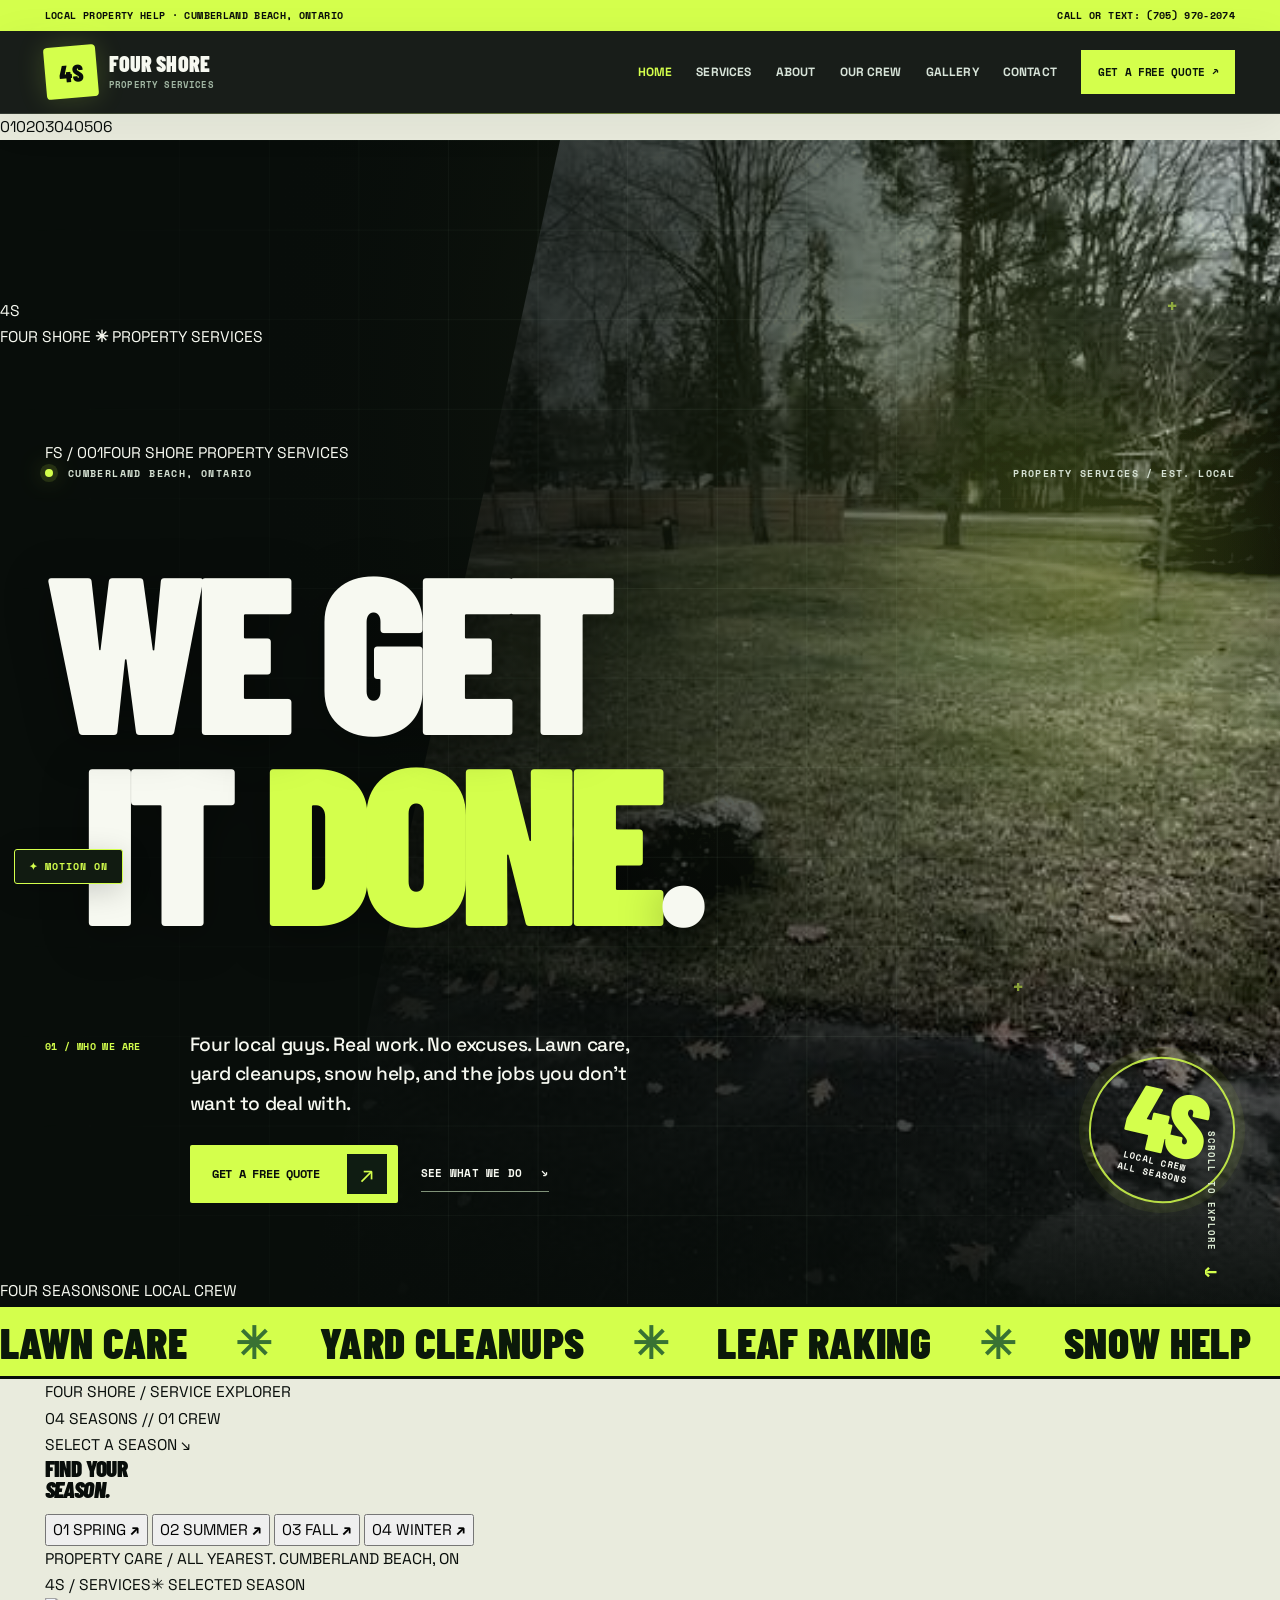
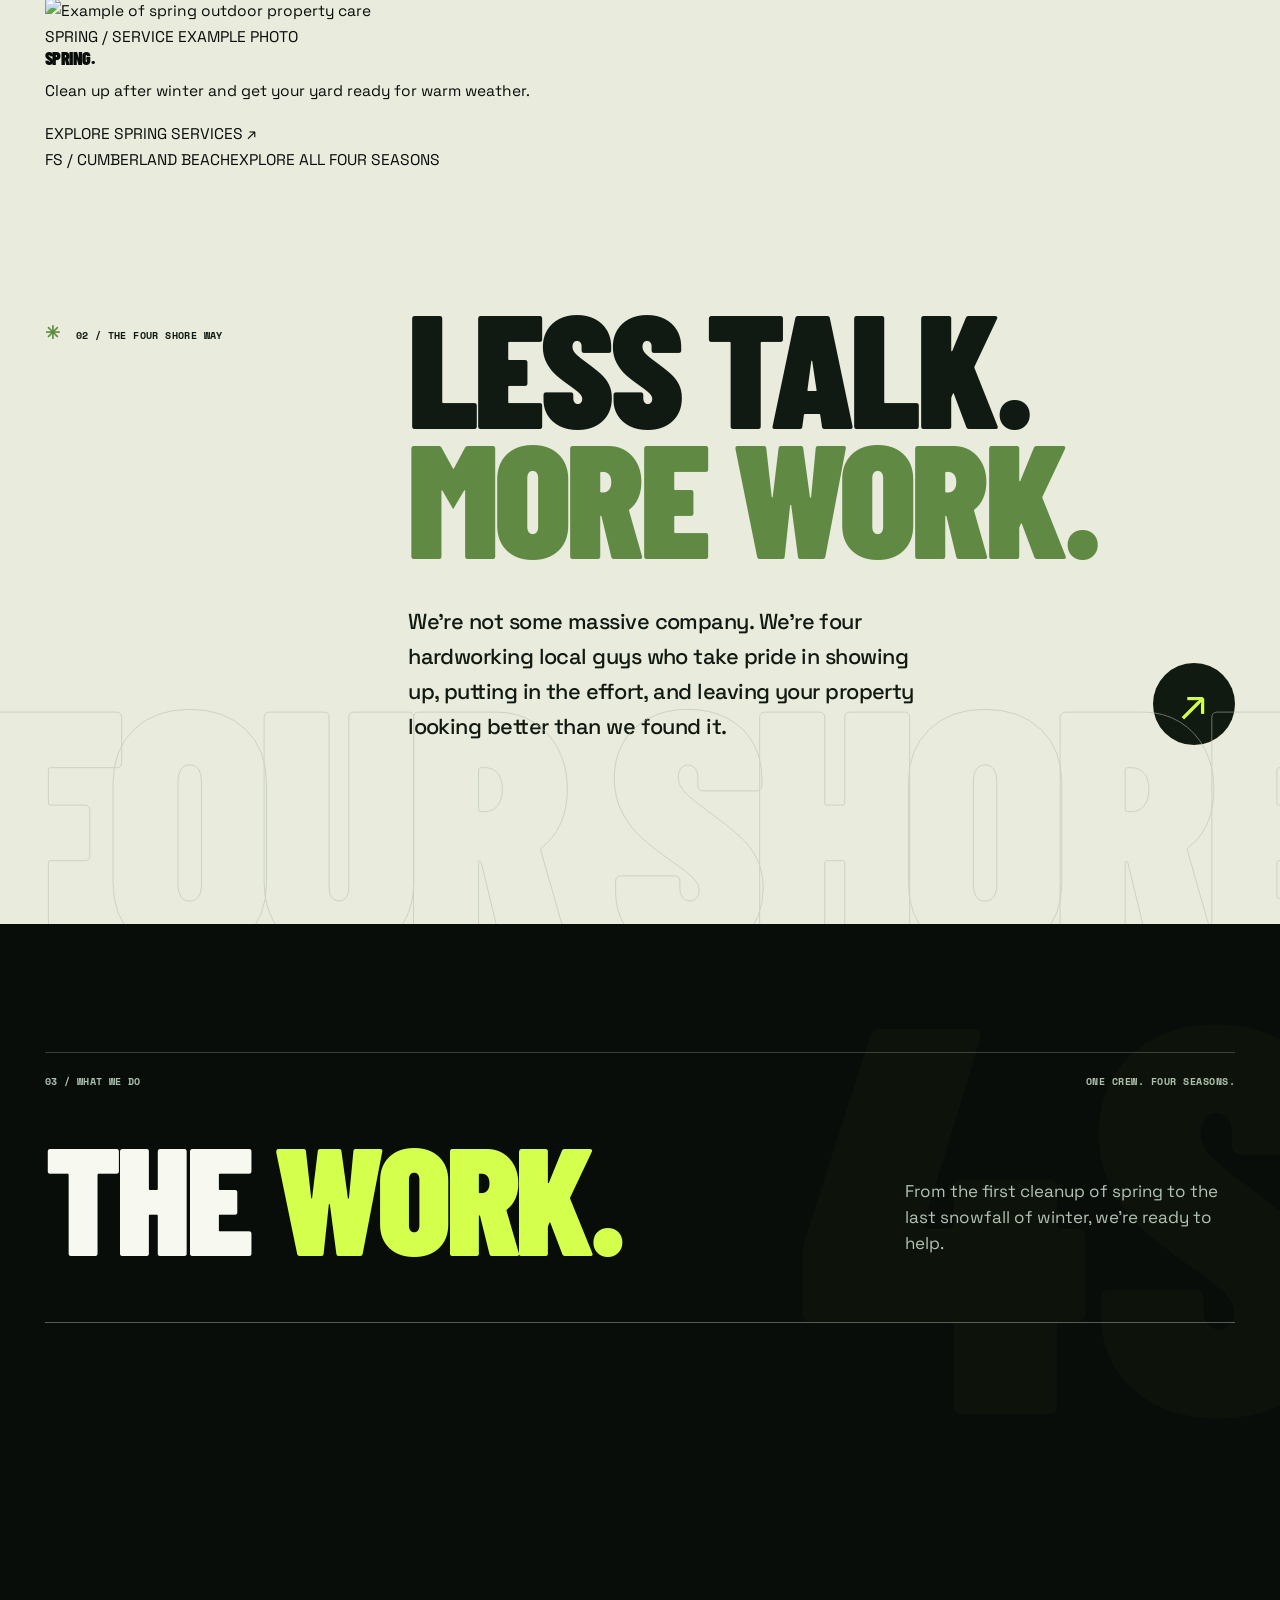
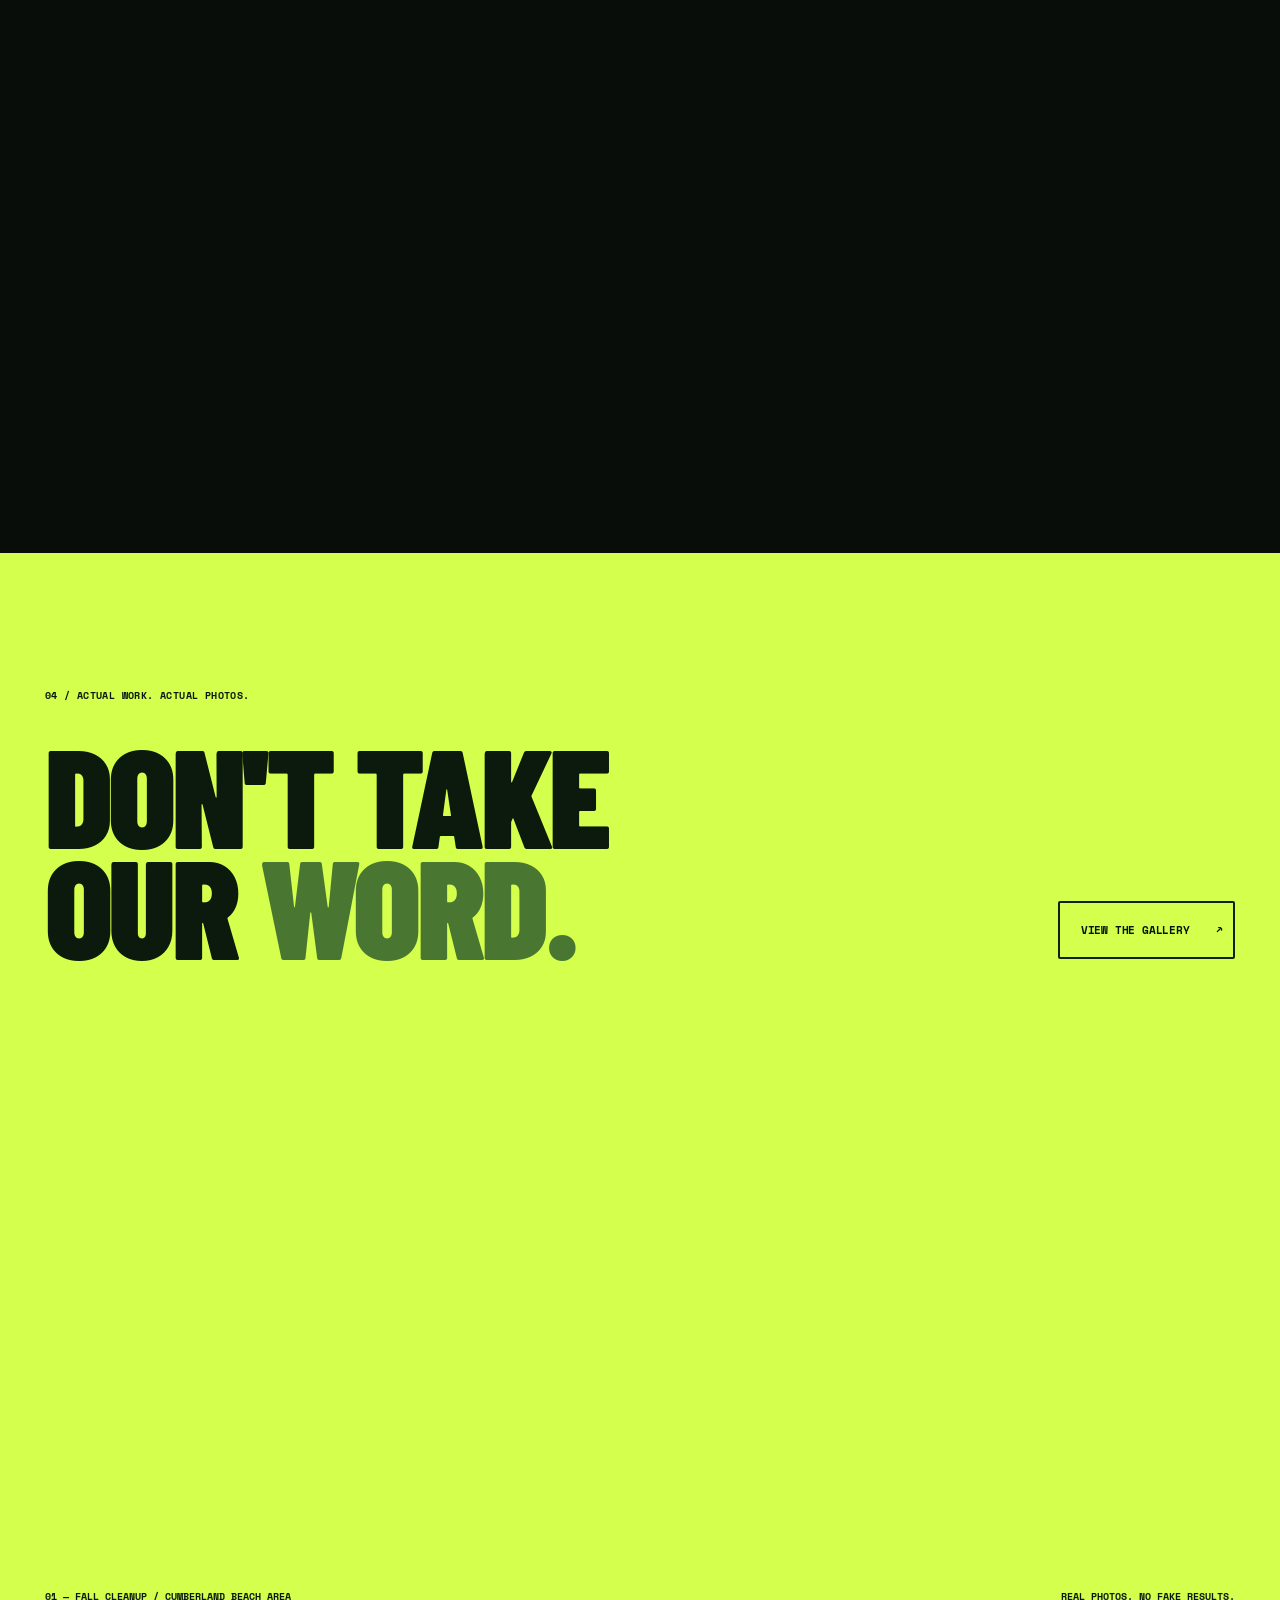
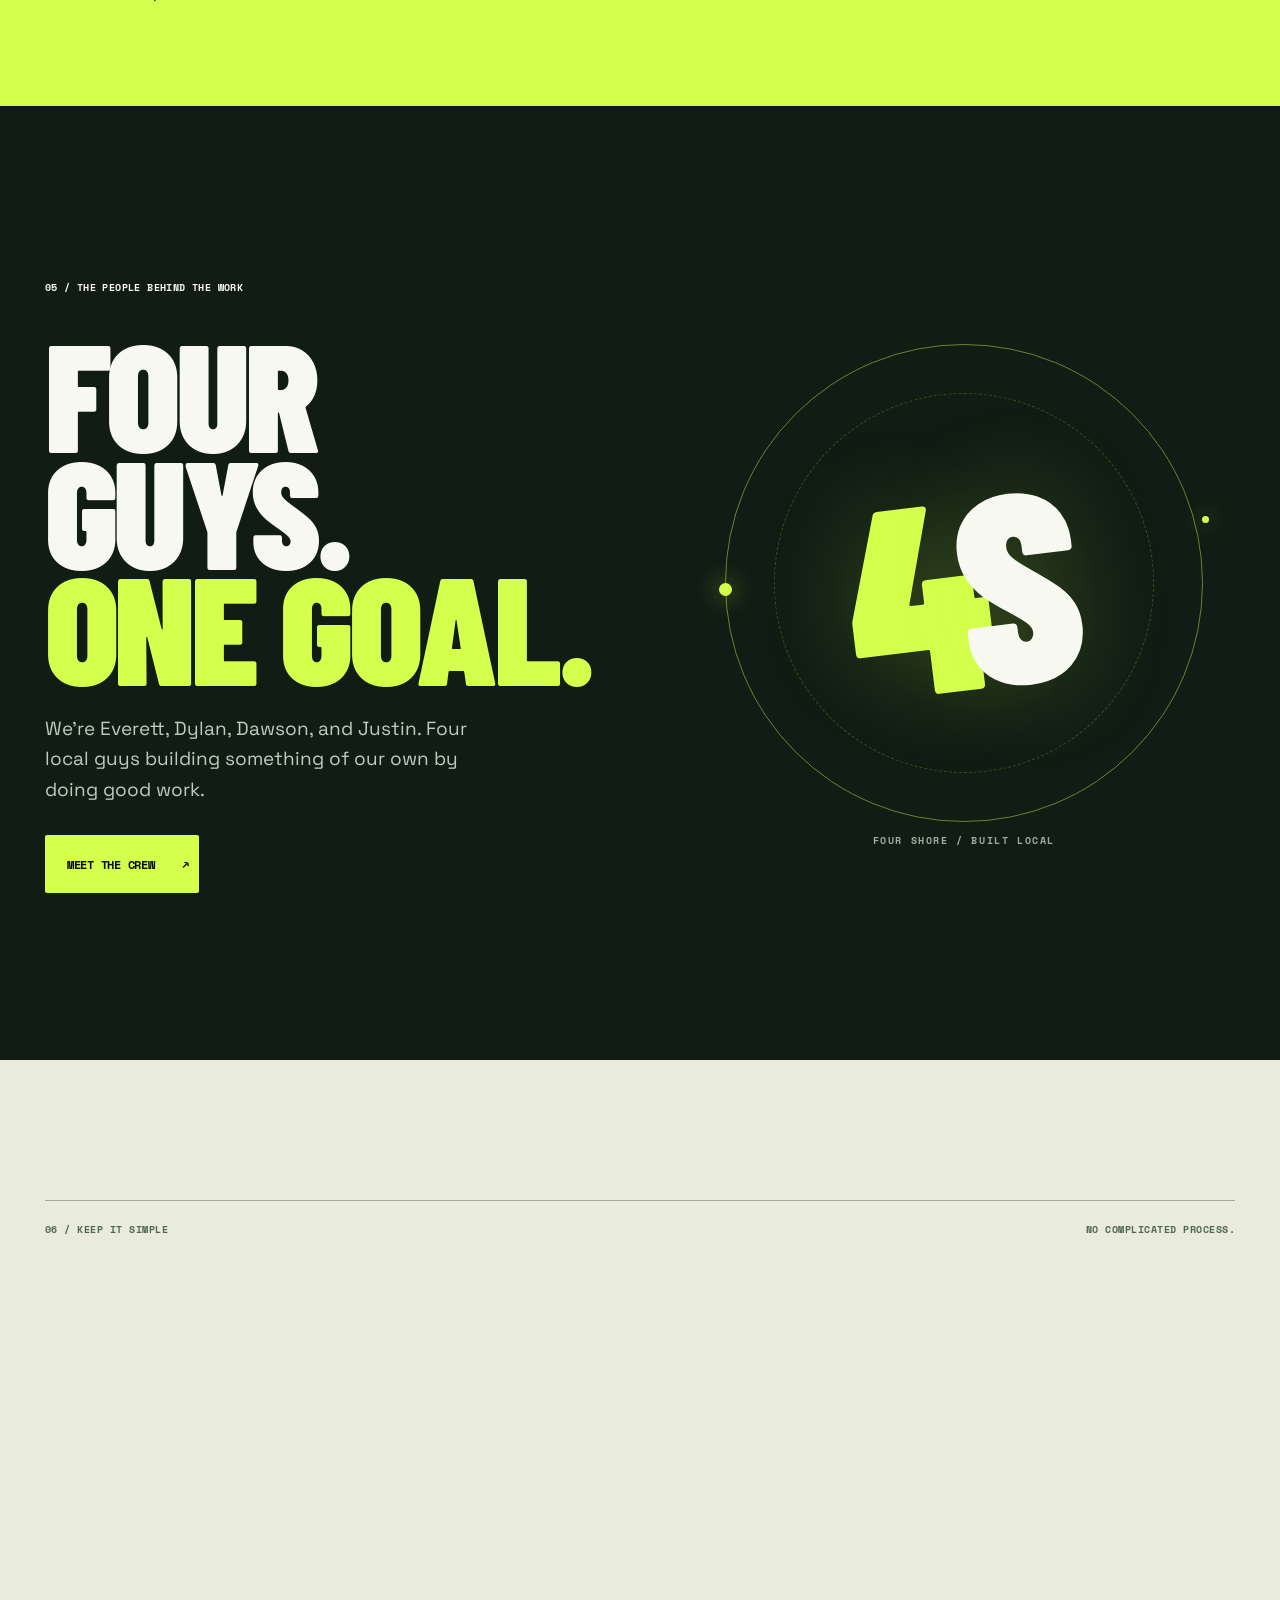
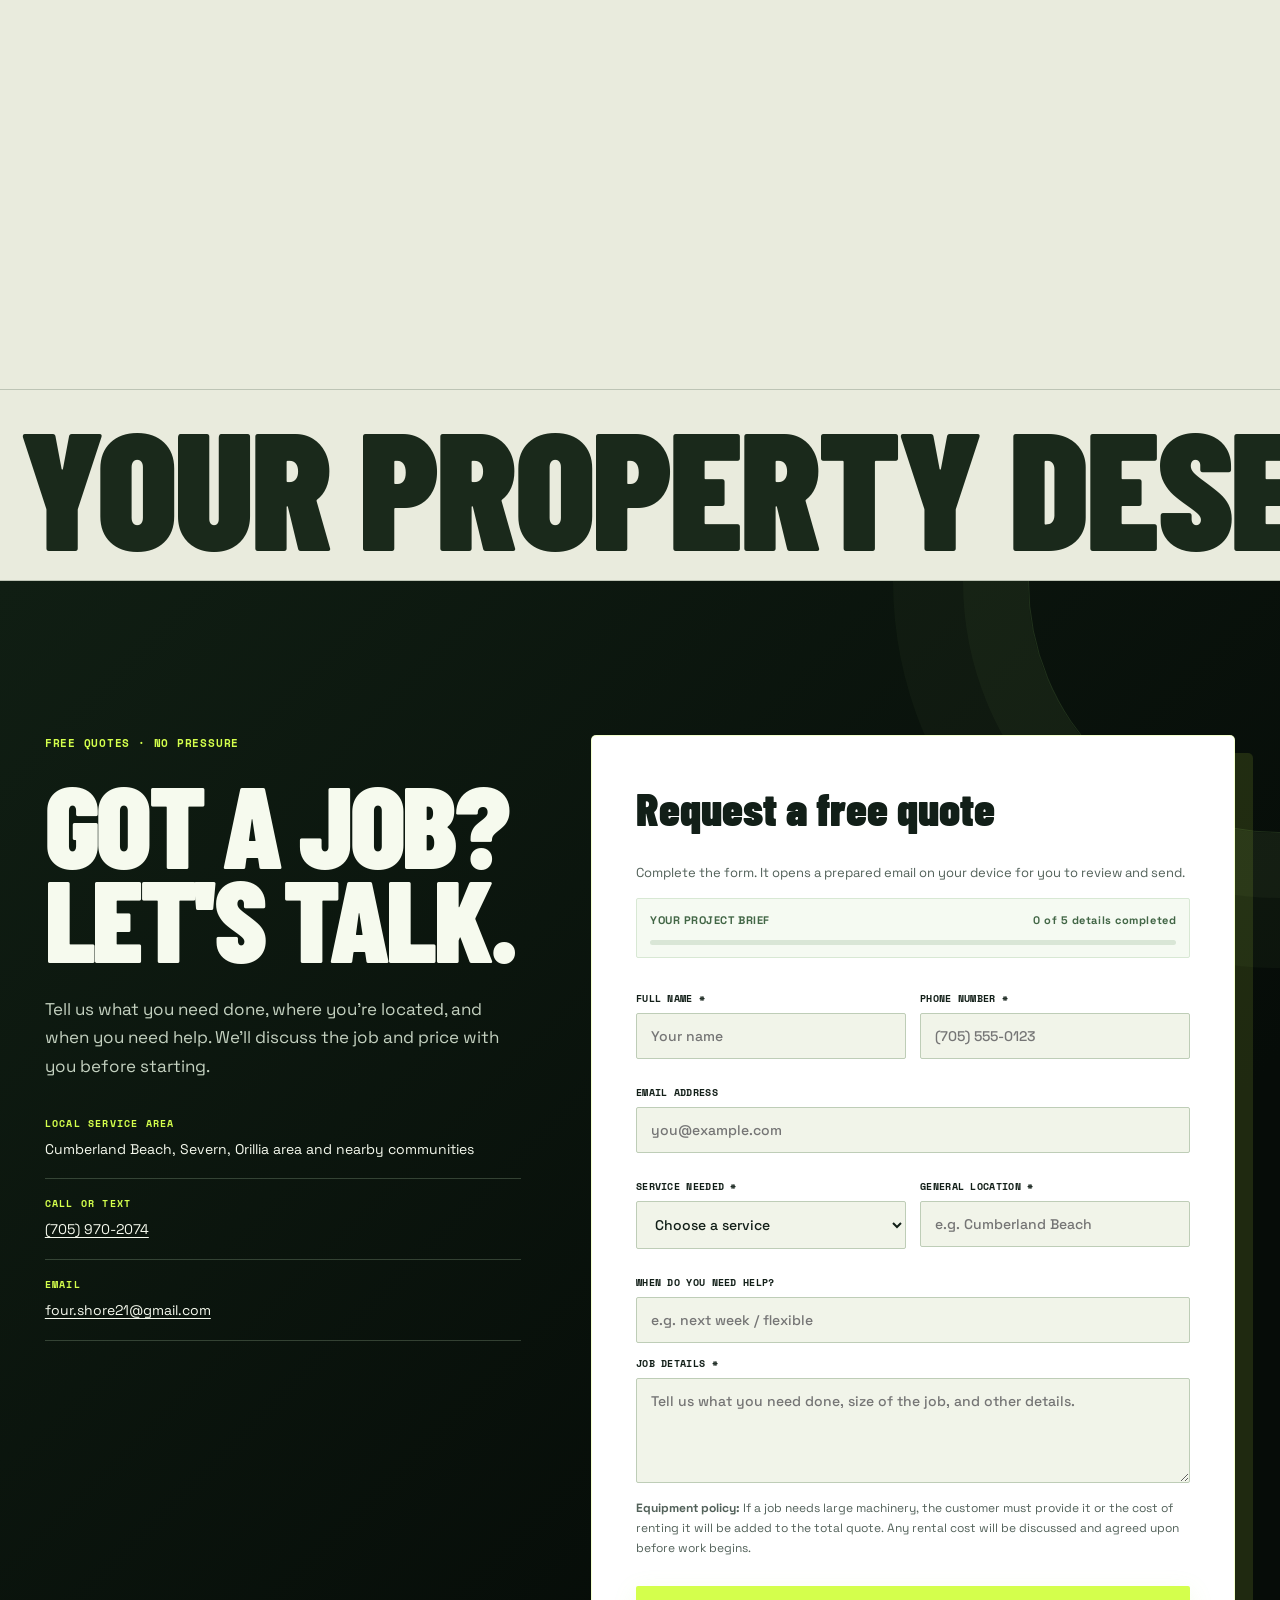
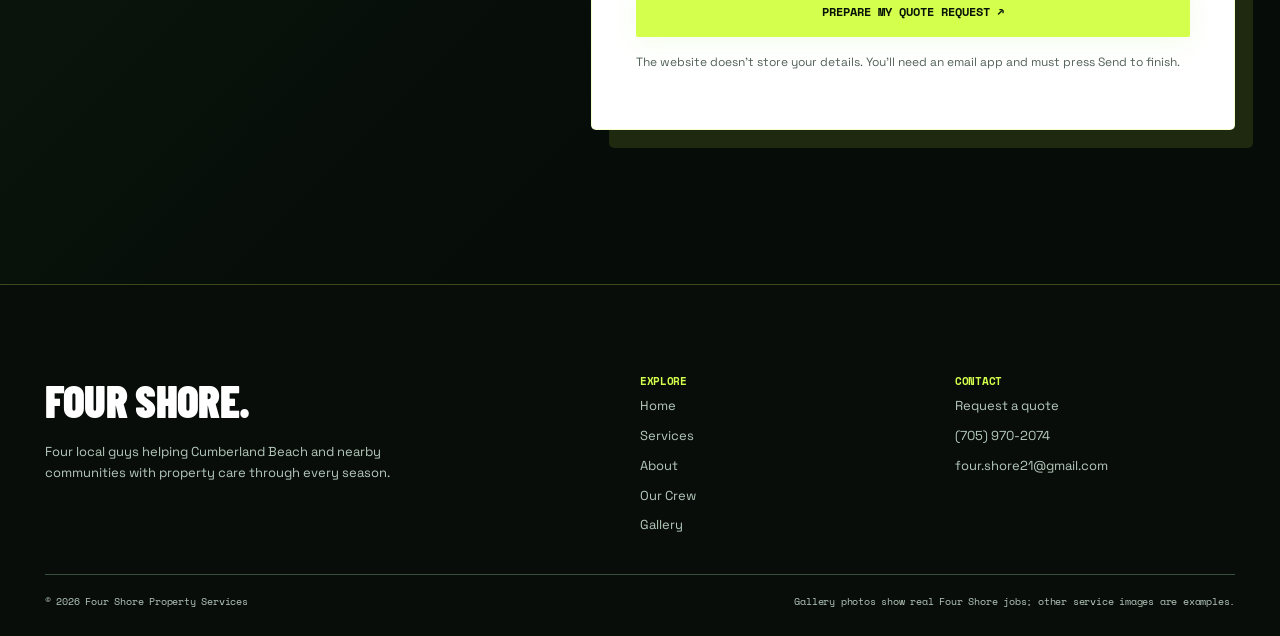
==== commit 12b0bd1e: "Preserve current copy while adding immersive hero, holographic branding and interactive seasonal con" ====
--- a/index.html
+++ b/index.html
@@ -1,27 +1,65 @@
-<!doctype html><html lang="en-CA"><head><meta charset="utf-8"><meta name="viewport" content="width=device-width,initial-scale=1"><meta name="theme-color" content="#071e19"><meta name="format-detection" content="telephone=no"><meta name="description" content="Four Shore Property Services in Cumberland Beach: lawn care, raking, snow clearing and seasonal jobs."><title>Lawn Care, Yard Cleanups &amp; Seasonal Property Help | Four Shore Property Services</title><link rel="icon" type="image/svg+xml" href="/assets/fourshore-icon.svg"><meta name="color-scheme" content="light"><meta property="og:type" content="website"><meta property="og:site_name" content="Four Shore Property Services"><meta property="og:title" content="Four Shore Property Services"><meta property="og:description" content="Local property care, lawn mowing, leaf cleanup and seasonal work in Cumberland Beach and nearby communities."><meta property="og:image" content="https://four-shore-property-services.netlify.app/assets/job1/cleared-lawn.jpg"><meta property="og:url" content="https://four-shore-property-services.netlify.app/"><link rel="canonical" href="https://four-shore-property-services.netlify.app/"><link rel="preconnect" href="https://fonts.googleapis.com"><link rel="preconnect" href="https://fonts.gstatic.com" crossorigin><link rel="preconnect" href="https://images.pexels.com"><link rel="stylesheet" href="/assets/style.css"><link rel="stylesheet" href="/assets/kinetic.css"><script defer src="/assets/site.js"></script><script defer src="/assets/kinetic.js"></script><script type="application/ld+json">{"@context":"https://schema.org","@type":"HomeAndConstructionBusiness","name":"Four Shore Property Services","url":"https://four-shore-property-services.netlify.app/","image":"https://four-shore-property-services.netlify.app/assets/job1/cleared-lawn.jpg","email":"four.shore21@gmail.com","telephone":"+1-705-970-2074","areaServed":[{"@type":"Place","name":"Cumberland Beach, Ontario"},{"@type":"Place","name":"Severn, Ontario"},{"@type":"Place","name":"Orillia, Ontario"}],"description":"Local lawn care, seasonal yard cleanup, leaf raking and property services. Free quotes."}</script></head><body class="kinetic-site"><a class="skip-link" href="#main-content">Skip to main content</a><div class="notice-top"><div class="wrap"><span>LOCAL PROPERTY HELP · CUMBERLAND BEACH, ONTARIO</span><a href="tel:+17059702074">CALL OR TEXT: (705) 970-2074</a></div></div><header class="header"><div class="wrap header-inner"><a href="/" class="brand" aria-label="Four Shore Property Services home"><span class="mark">4S</span><span class="brand-name">FOUR SHORE<small>PROPERTY SERVICES</small></span></a><button type="button" class="menu" aria-label="Toggle navigation" aria-expanded="false" aria-controls="site-navigation">☰</button><nav class="nav" id="site-navigation"><a href="/" aria-current="page">Home</a><a href="/services/" >Services</a><a href="/about/" >About</a><a href="/crew/" >Our Crew</a><a href="/gallery/" >Gallery</a><a href="/contact/" >Contact</a><a href="#quote" class="btn">GET A FREE QUOTE ↗</a></nav></div></header>
-<main id="main-content" class="kinetic-main">
+<!doctype html><html lang="en-CA"><head><meta charset="utf-8"><meta name="viewport" content="width=device-width,initial-scale=1"><meta name="theme-color" content="#071111"><meta name="format-detection" content="telephone=no"><meta name="description" content="Four Shore Property Services in Cumberland Beach: lawn care, raking, snow clearing and seasonal jobs."><title>Lawn Care, Yard Cleanups &amp; Seasonal Property Help | Four Shore Property Services</title><link rel="icon" type="image/svg+xml" href="/assets/fourshore-icon.svg"><meta name="color-scheme" content="light"><meta property="og:type" content="website"><meta property="og:site_name" content="Four Shore Property Services"><meta property="og:title" content="Four Shore Property Services"><meta property="og:description" content="Local property care, lawn mowing, leaf cleanup and seasonal work in Cumberland Beach and nearby communities."><meta property="og:image" content="https://four-shore-property-services.netlify.app/assets/job1/cleared-lawn.jpg"><meta property="og:url" content="https://four-shore-property-services.netlify.app/"><link rel="canonical" href="https://four-shore-property-services.netlify.app/"><link rel="preconnect" href="https://fonts.googleapis.com"><link rel="preconnect" href="https://fonts.gstatic.com" crossorigin><link rel="preconnect" href="https://images.pexels.com"><link rel="stylesheet" href="/assets/style.css"><link rel="stylesheet" href="/assets/kinetic.css"><link rel="stylesheet" href="/assets/ultra.css"><script defer src="/assets/site.js"></script><script defer src="/assets/kinetic.js"></script><script defer src="/assets/ultra.js"></script><script type="application/ld+json">{"@context":"https://schema.org","@type":"HomeAndConstructionBusiness","name":"Four Shore Property Services","url":"https://four-shore-property-services.netlify.app/","image":"https://four-shore-property-services.netlify.app/assets/job1/cleared-lawn.jpg","email":"four.shore21@gmail.com","telephone":"+1-705-970-2074","areaServed":[{"@type":"Place","name":"Cumberland Beach, Ontario"},{"@type":"Place","name":"Severn, Ontario"},{"@type":"Place","name":"Orillia, Ontario"}],"description":"Local lawn care, seasonal yard cleanup, leaf raking and property services. Free quotes."}</script></head><body class="kinetic-site ultra-site"><a class="skip-link" href="#main-content">Skip to main content</a><div class="notice-top"><div class="wrap"><span>LOCAL PROPERTY HELP · CUMBERLAND BEACH, ONTARIO</span><a href="tel:+17059702074">CALL OR TEXT: (705) 970-2074</a></div></div><header class="header"><div class="wrap header-inner"><a href="/" class="brand" aria-label="Four Shore Property Services home"><span class="mark">4S</span><span class="brand-name">FOUR SHORE<small>PROPERTY SERVICES</small></span></a><button type="button" class="menu" aria-label="Toggle navigation" aria-expanded="false" aria-controls="site-navigation">☰</button><nav class="nav" id="site-navigation"><a href="/" aria-current="page">Home</a><a href="/services/" >Services</a><a href="/about/" >About</a><a href="/crew/" >Our Crew</a><a href="/gallery/" >Gallery</a><a href="/contact/" >Contact</a><a href="#quote" class="btn">GET A FREE QUOTE ↗</a></nav></div></header>
+<main id="main-content" class="kinetic-main"><nav class="ultra-rail" aria-label="Homepage sections"><a href="#kin-title" aria-label="Go to top" data-ultra-rail><span>01</span><i></i></a><a href="#kin-way" aria-label="About the Four Shore way" data-ultra-rail><span>02</span><i></i></a><a href="#kin-services" aria-label="Browse services" data-ultra-rail><span>03</span><i></i></a><a href="#kin-work" aria-label="View real work" data-ultra-rail><span>04</span><i></i></a><a href="#kin-crew" aria-label="Meet the crew" data-ultra-rail><span>05</span><i></i></a><a href="#quote" aria-label="Request a free quote" data-ultra-rail><span>06</span><i></i></a></nav>
 <section class="kin-hero" aria-labelledby="kin-title">
  <div class="kin-hero-photo" aria-hidden="true"><img src="/assets/job1/cleared-lawn.jpg" fetchpriority="high" decoding="async" alt=""></div>
  <div class="kin-hero-shade" aria-hidden="true"></div>
- <div class="kin-hero-grid" aria-hidden="true"></div>
- <div class="kin-cross kin-cross-a" aria-hidden="true">+</div><div class="kin-cross kin-cross-b" aria-hidden="true">+</div>
- <div class="kin-hero-inner wrap">
+ <div class="kin-hero-grid" aria-hidden="true"></div><canvas class="ultra-field" aria-hidden="true"></canvas><div class="ultra-hero-lines" aria-hidden="true"><i></i><i></i><i></i></div><div class="ultra-hero-bloom" aria-hidden="true"></div>
+ <div class="ultra-holo" aria-hidden="true"><div class="ultra-holo-rings"><span class="ultra-holo-ring ultra-ring-one"></span><span class="ultra-holo-ring ultra-ring-two"></span><span class="ultra-holo-ring ultra-ring-three"></span><span class="ultra-holo-core">4<span>S</span></span></div><div class="ultra-holo-text">FOUR SHORE <b>✳</b> PROPERTY SERVICES</div></div><div class="kin-cross kin-cross-a" aria-hidden="true">+</div><div class="kin-cross kin-cross-b" aria-hidden="true">+</div>
+ <div class="kin-hero-inner wrap"><div class="ultra-hero-corner" aria-hidden="true"><span>FS / 001</span><span>FOUR SHORE PROPERTY SERVICES</span></div>
   <div class="kin-overline"><span class="kin-pulse"></span> CUMBERLAND BEACH, ONTARIO <span class="kin-overline-right">PROPERTY SERVICES / EST. LOCAL</span></div>
-  <div class="kin-hero-headline"><span class="kin-line kin-line-one">WE GET</span><span class="kin-line kin-line-two">IT <i>DONE<span class="kin-stop">.</span></i></span></div>
+  <h1 class="kin-hero-headline" id="kin-title"><span class="kin-line kin-line-one">WE GET</span><span class="kin-line kin-line-two">IT <i>DONE<span class="kin-stop">.</span></i></span></h1>
   <div class="kin-hero-bottom"><div class="kin-hero-copy"><span class="kin-small-index">01 / WHO WE ARE</span><p>Four local guys. Real work. No excuses. Lawn care, yard cleanups, snow help, and the jobs you don't want to deal with.</p><div class="kin-hero-actions"><a class="kin-button kin-button-lime" href="#quote"><span>GET A FREE QUOTE</span><span class="kin-button-icon">↗</span></a><a class="kin-text-button" href="#kin-services">SEE WHAT WE DO <span>↘</span></a></div></div><div class="kin-hero-stamp" aria-label="Four Shore, local crew, all seasons"><span>4S</span><small>LOCAL CREW<br>ALL SEASONS</small></div></div>
  </div>
- <div class="kin-scroll-cue" aria-hidden="true">SCROLL TO EXPLORE <span>↓</span></div>
+ <div class="ultra-hero-side-note" aria-hidden="true"><span>FOUR SEASONS</span><span>ONE LOCAL CREW</span></div><div class="kin-scroll-cue" aria-hidden="true">SCROLL TO EXPLORE <span>↓</span></div>
 </section>
 <div class="kin-marquee" aria-label="Lawn care, leaf cleanups, garden work, snow help, property services"><div class="kin-marquee-track" aria-hidden="true"><span>LAWN CARE <b>✳</b> YARD CLEANUPS <b>✳</b> LEAF RAKING <b>✳</b> SNOW HELP <b>✳</b> PROPERTY CARE <b>✳</b></span><span>LAWN CARE <b>✳</b> YARD CLEANUPS <b>✳</b> LEAF RAKING <b>✳</b> SNOW HELP <b>✳</b> PROPERTY CARE <b>✳</b></span></div></div>
-<section class="kin-intro" aria-labelledby="kin-intro-title"><div class="wrap kin-intro-layout"><div class="kin-section-id"><span class="kin-section-marker">✳</span> 02 / THE FOUR SHORE WAY</div><div class="kin-intro-content"><h2 id="kin-intro-title">LESS TALK.<br><em>MORE WORK.</em></h2><div class="kin-intro-bottom"><p>We're not some massive company. We're four hardworking local guys who take pride in showing up, putting in the effort, and leaving your property looking better than we found it.</p><a href="/about/" class="kin-round-link" aria-label="Learn more about Four Shore">↗</a></div></div></div><div class="kin-giant-word" aria-hidden="true">FOUR SHORE</div></section>
+
+<section class="ultra-command" aria-labelledby="ultra-command-title">
+  <div class="wrap ultra-command-head"><div class="ultra-micro"><span class="ultra-live-dot" aria-hidden="true"></span> FOUR SHORE / SERVICE EXPLORER</div><div class="ultra-command-version">04 SEASONS // 01 CREW</div></div>
+  <div class="wrap ultra-command-grid" data-ultra-seasons>
+    <div class="ultra-command-left">
+      <div class="ultra-corner-title">SELECT A SEASON <span aria-hidden="true">↘</span></div>
+      <h2 id="ultra-command-title">FIND YOUR<br><em>SEASON.</em></h2>
+      <div class="ultra-season-nav" role="tablist" aria-label="Explore seasonal services">
+        <button type="button" role="tab" aria-selected="true" aria-controls="ultra-pane-spring" id="ultra-tab-spring" data-ultra-tab="spring" tabindex="0"><span>01</span> SPRING <b aria-hidden="true">↗</b></button>
+        <button type="button" role="tab" aria-selected="false" aria-controls="ultra-pane-summer" id="ultra-tab-summer" data-ultra-tab="summer" tabindex="-1"><span>02</span> SUMMER <b aria-hidden="true">↗</b></button>
+        <button type="button" role="tab" aria-selected="false" aria-controls="ultra-pane-fall" id="ultra-tab-fall" data-ultra-tab="fall" tabindex="-1"><span>03</span> FALL <b aria-hidden="true">↗</b></button>
+        <button type="button" role="tab" aria-selected="false" aria-controls="ultra-pane-winter" id="ultra-tab-winter" data-ultra-tab="winter" tabindex="-1"><span>04</span> WINTER <b aria-hidden="true">↗</b></button>
+      </div>
+      <div class="ultra-command-footer"><span>PROPERTY CARE / ALL YEAR</span><span>EST. CUMBERLAND BEACH, ON</span></div>
+    </div>
+    <div class="ultra-command-display">
+      <div class="ultra-screen-grid" aria-hidden="true"></div><div class="ultra-scanline" aria-hidden="true"></div>
+      <div class="ultra-display-top"><span>4S / SERVICES</span><span class="ultra-display-indicator">✳ SELECTED SEASON</span></div>
+      <div class="ultra-season-pane" id="ultra-pane-spring" role="tabpanel" aria-labelledby="ultra-tab-spring">
+        <img src="https://images.pexels.com/photos/17987518/pexels-photo-17987518.jpeg?auto=compress&cs=tinysrgb&w=1100" loading="lazy" alt="Example of spring outdoor property care">
+        <div class="ultra-pane-caption"><span>SPRING / SERVICE EXAMPLE PHOTO</span><h3>SPRING.</h3><p>Clean up after winter and get your yard ready for warm weather.</p><a href="/services/#spring">EXPLORE SPRING SERVICES <span aria-hidden="true">↗</span></a></div>
+      </div>
+      <div class="ultra-season-pane" id="ultra-pane-summer" role="tabpanel" aria-labelledby="ultra-tab-summer" hidden>
+        <img src="https://images.pexels.com/photos/3999647/pexels-photo-3999647.jpeg?auto=compress&cs=tinysrgb&w=1100" loading="lazy" alt="Example of summer lawn maintenance">
+        <div class="ultra-pane-caption"><span>SUMMER / SERVICE EXAMPLE PHOTO</span><h3>SUMMER.</h3><p>Help keeping lawns, gardens, and outdoor spaces tidy.</p><a href="/services/#summer">EXPLORE SUMMER SERVICES <span aria-hidden="true">↗</span></a></div>
+      </div>
+      <div class="ultra-season-pane" id="ultra-pane-fall" role="tabpanel" aria-labelledby="ultra-tab-fall" hidden>
+        <img src="/assets/job1/cleared-lawn.jpg" loading="lazy" alt="Real Four Shore fall yard cleanup photo">
+        <div class="ultra-pane-caption"><span>FALL / REAL FOUR SHORE PHOTO</span><h3>FALL.</h3><p>Take care of leaves and cleanup jobs before the colder months.</p><a href="/services/#fall">EXPLORE FALL SERVICES <span aria-hidden="true">↗</span></a></div>
+      </div>
+      <div class="ultra-season-pane" id="ultra-pane-winter" role="tabpanel" aria-labelledby="ultra-tab-winter" hidden>
+        <img src="https://images.pexels.com/photos/11584890/pexels-photo-11584890.jpeg?auto=compress&cs=tinysrgb&w=1100" loading="lazy" alt="Example of winter snow clearing">
+        <div class="ultra-pane-caption"><span>WINTER / SERVICE EXAMPLE PHOTO</span><h3>WINTER.</h3><p>Practical help with snow and smaller winter property jobs.</p><a href="/services/#winter">EXPLORE WINTER SERVICES <span aria-hidden="true">↗</span></a></div>
+      </div>
+      <div class="ultra-display-bottom"><span>FS / CUMBERLAND BEACH</span><span>EXPLORE ALL FOUR SEASONS</span></div>
+    </div>
+  </div>
+</section>
+<section class="kin-intro" id="kin-way" aria-labelledby="kin-intro-title"><div class="wrap kin-intro-layout"><div class="kin-section-id"><span class="kin-section-marker">✳</span> 02 / THE FOUR SHORE WAY</div><div class="kin-intro-content"><h2 id="kin-intro-title">LESS TALK.<br><em>MORE WORK.</em></h2><div class="kin-intro-bottom"><p>We're not some massive company. We're four hardworking local guys who take pride in showing up, putting in the effort, and leaving your property looking better than we found it.</p><a href="/about/" class="kin-round-link" aria-label="Learn more about Four Shore">↗</a></div></div></div><div class="kin-giant-word" aria-hidden="true">FOUR SHORE</div></section>
 <section class="kin-services" id="kin-services" aria-labelledby="kin-services-title"><div class="wrap"><div class="kin-section-top"><div class="kin-section-id">03 / WHAT WE DO</div><span>ONE CREW. FOUR SEASONS.</span></div><div class="kin-services-header"><h2 id="kin-services-title">THE <em>WORK.</em></h2><p>From the first cleanup of spring to the last snowfall of winter, we're ready to help.</p></div><div class="kin-service-stack">
 <a href="/services/#spring" class="kin-service-row" data-kin-season="spring"><span class="kin-service-num">01</span><span class="kin-service-name">SPRING<span class="kin-service-sub">Yard cleanup / raking / garden beds</span></span><span class="kin-service-symbol" aria-hidden="true">↗</span><span class="kin-service-image"><img src="https://images.pexels.com/photos/17987518/pexels-photo-17987518.jpeg?auto=compress&cs=tinysrgb&w=800" alt="" loading="lazy"></span></a>
 <a href="/services/#summer" class="kin-service-row" data-kin-season="summer"><span class="kin-service-num">02</span><span class="kin-service-name">SUMMER<span class="kin-service-sub">Lawn mowing / garden care / odd jobs</span></span><span class="kin-service-symbol" aria-hidden="true">↗</span><span class="kin-service-image"><img src="https://images.pexels.com/photos/3999647/pexels-photo-3999647.jpeg?auto=compress&cs=tinysrgb&w=800" alt="" loading="lazy"></span></a>
 <a href="/services/#fall" class="kin-service-row" data-kin-season="fall"><span class="kin-service-num">03</span><span class="kin-service-name">FALL<span class="kin-service-sub">Leaf bagging / cleanup / property prep</span></span><span class="kin-service-symbol" aria-hidden="true">↗</span><span class="kin-service-image"><img src="/assets/job1/side-of-house.jpg" alt="" loading="lazy"></span></a>
 <a href="/services/#winter" class="kin-service-row" data-kin-season="winter"><span class="kin-service-num">04</span><span class="kin-service-name">WINTER<span class="kin-service-sub">Snow shovelling / winter property help</span></span><span class="kin-service-symbol" aria-hidden="true">↗</span><span class="kin-service-image"><img src="https://images.pexels.com/photos/11584890/pexels-photo-11584890.jpeg?auto=compress&cs=tinysrgb&w=800" alt="" loading="lazy"></span></a>
 </div><div class="kin-services-footer"><span>NEED SOMETHING ELSE? ASK US.</span><a href="/services/">VIEW ALL SERVICES ↗</a></div></div></section>
-<section class="kin-project" aria-labelledby="kin-project-title"><div class="kin-project-heading wrap"><div><span class="kin-section-id">04 / ACTUAL WORK. ACTUAL PHOTOS.</span><h2 id="kin-project-title">DON'T TAKE<br>OUR <em>WORD.</em></h2></div><a class="kin-button kin-button-outline" href="/gallery/">VIEW THE GALLERY <span>↗</span></a></div><div class="kin-project-gallery"><a class="kin-project-big" href="/gallery/" aria-label="View Job 1 cleanup gallery"><img src="/assets/job1/side-of-house.jpg" loading="lazy" alt="Real Four Shore cleanup work beside a house"><span class="kin-project-image-label">JOB 001 <b>↗</b></span></a><div class="kin-project-small-stack"><a href="/gallery/" aria-label="View photo of Dylan on the job"><img src="/assets/job1/dylan-thumbs-up.jpg" loading="lazy" alt="Dylan giving a thumbs-up at a real Four Shore job"><span>THE CREW / ON SITE</span></a><a href="/gallery/" aria-label="View completed leaf cleanup photos"><img src="/assets/job1/collected-leaf-bags.jpg" loading="lazy" alt="Leaf bags from a Four Shore property cleanup"><span>THE RESULT / JOB 001</span></a></div></div><div class="kin-project-caption wrap"><span>01 — FALL CLEANUP / CUMBERLAND BEACH AREA</span><span>REAL PHOTOS. NO FAKE RESULTS.</span></div></section>
-<section class="kin-crew" aria-labelledby="kin-crew-title"><div class="wrap kin-crew-layout"><div><span class="kin-section-id">05 / THE PEOPLE BEHIND THE WORK</span><h2 id="kin-crew-title">FOUR<br>GUYS.<br><em>ONE GOAL.</em></h2><p>We're Everett, Dylan, Dawson, and Justin. Four local guys building something of our own by doing good work.</p><a href="/crew/" class="kin-button kin-button-lime">MEET THE CREW <span>↗</span></a></div><div class="kin-crew-graphic" aria-hidden="true"><div class="kin-crew-orbit kin-crew-orbit-one"></div><div class="kin-crew-orbit kin-crew-orbit-two"></div><div class="kin-crew-core">4<span>S</span></div><div class="kin-crew-graphic-label">FOUR SHORE / BUILT LOCAL</div></div></div></section>
-<section class="kin-process" aria-labelledby="kin-process-title"><div class="wrap"><div class="kin-section-top"><span class="kin-section-id">06 / KEEP IT SIMPLE</span><span>NO COMPLICATED PROCESS.</span></div><h2 id="kin-process-title">THREE STEPS.<br><em>JOB DONE.</em></h2><div class="kin-process-grid"><div><span>01 /</span><h3>TELL US.</h3><p>Send us a message with what needs doing and where you're located.</p></div><div><span>02 /</span><h3>WE QUOTE.</h3><p>We'll talk through the job and give you a free quote before work starts.</p></div><div><span>03 /</span><h3>WE WORK.</h3><p>We show up ready to put in the effort and get it done right.</p></div></div></div></section>
+<section class="kin-project" id="kin-work" aria-labelledby="kin-project-title"><div class="kin-project-heading wrap"><div><span class="kin-section-id">04 / ACTUAL WORK. ACTUAL PHOTOS.</span><h2 id="kin-project-title">DON'T TAKE<br>OUR <em>WORD.</em></h2></div><a class="kin-button kin-button-outline" href="/gallery/">VIEW THE GALLERY <span>↗</span></a></div><div class="kin-project-gallery"><a class="kin-project-big" href="/gallery/" aria-label="View Job 1 cleanup gallery"><img src="/assets/job1/side-of-house.jpg" loading="lazy" alt="Real Four Shore cleanup work beside a house"><span class="kin-project-image-label">JOB 001 <b>↗</b></span></a><div class="kin-project-small-stack"><a href="/gallery/" aria-label="View photo of Dylan on the job"><img src="/assets/job1/dylan-thumbs-up.jpg" loading="lazy" alt="Dylan giving a thumbs-up at a real Four Shore job"><span>THE CREW / ON SITE</span></a><a href="/gallery/" aria-label="View completed leaf cleanup photos"><img src="/assets/job1/collected-leaf-bags.jpg" loading="lazy" alt="Leaf bags from a Four Shore property cleanup"><span>THE RESULT / JOB 001</span></a></div></div><div class="kin-project-caption wrap"><span>01 — FALL CLEANUP / CUMBERLAND BEACH AREA</span><span>REAL PHOTOS. NO FAKE RESULTS.</span></div></section>
+<section class="kin-crew" id="kin-crew" aria-labelledby="kin-crew-title"><div class="wrap kin-crew-layout"><div><span class="kin-section-id">05 / THE PEOPLE BEHIND THE WORK</span><h2 id="kin-crew-title">FOUR<br>GUYS.<br><em>ONE GOAL.</em></h2><p>We're Everett, Dylan, Dawson, and Justin. Four local guys building something of our own by doing good work.</p><a href="/crew/" class="kin-button kin-button-lime">MEET THE CREW <span>↗</span></a></div><div class="kin-crew-graphic" aria-hidden="true"><div class="kin-crew-orbit kin-crew-orbit-one"></div><div class="kin-crew-orbit kin-crew-orbit-two"></div><div class="kin-crew-core">4<span>S</span></div><div class="kin-crew-graphic-label">FOUR SHORE / BUILT LOCAL</div></div></div></section>
+<section class="kin-process" id="kin-how" aria-labelledby="kin-process-title"><div class="wrap"><div class="kin-section-top"><span class="kin-section-id">06 / KEEP IT SIMPLE</span><span>NO COMPLICATED PROCESS.</span></div><h2 id="kin-process-title">THREE STEPS.<br><em>JOB DONE.</em></h2><div class="kin-process-grid"><div><span>01 /</span><h3>TELL US.</h3><p>Send us a message with what needs doing and where you're located.</p></div><div><span>02 /</span><h3>WE QUOTE.</h3><p>We'll talk through the job and give you a free quote before work starts.</p></div><div><span>03 /</span><h3>WE WORK.</h3><p>We show up ready to put in the effort and get it done right.</p></div></div></div></section>
 <div class="kin-prequote" aria-hidden="true"><span>YOUR PROPERTY DESERVES THE EFFORT.</span><span>YOUR PROPERTY DESERVES THE EFFORT.</span></div>
 <section class="quote" id="quote"><div class="wrap quote-grid"><div class="quote-intro"><span class="eyebrow" style="color:var(--lime)">FREE QUOTES · NO PRESSURE</span><h2>GOT A JOB?<br>LET'S TALK.</h2><p>Tell us what you need done, where you're located, and when you need help. We'll discuss the job and price with you before starting.</p><div class="contact-line"><b>LOCAL SERVICE AREA</b>Cumberland Beach, Severn, Orillia area and nearby communities</div><div class="contact-line"><b>CALL OR TEXT</b><a href="tel:+17059702074">(705) 970-2074</a></div><div class="contact-line"><b>EMAIL</b><a href="mailto:four.shore21@gmail.com">four.shore21@gmail.com</a></div></div><form class="form" data-form><h3>Request a free quote</h3><p>Complete the form. It opens a prepared email on your device for you to review and send.</p><div class="form-row"><label class="field">FULL NAME *<input name="name" required autocomplete="name" maxlength="100" placeholder="Your name"></label><label class="field">PHONE NUMBER *<input name="phone" required type="tel" autocomplete="tel" maxlength="30" placeholder="(705) 555-0123"></label></div><label class="field">EMAIL ADDRESS<input type="email" name="email" autocomplete="email" maxlength="150" placeholder="you@example.com"></label><div class="form-row"><label class="field">SERVICE NEEDED *<select name="service" required><option value="">Choose a service</option><option value="Spring yard cleanups">Spring yard cleanups</option><option value="Leaf raking and bagging">Leaf raking and bagging</option><option value="Garden bed help">Garden bed help</option><option value="Lawn mowing">Lawn mowing</option><option value="Garden maintenance">Garden maintenance</option><option value="Outdoor odd jobs">Outdoor odd jobs</option><option value="Fall yard cleanups">Fall yard cleanups</option><option value="Outdoor organizing">Outdoor organizing</option><option value="Snow shovelling">Snow shovelling</option><option value="Roof snow removal">Roof snow removal</option><option value="Winter property help">Winter property help</option><option value="Something else">Something else</option></select></label><label class="field">GENERAL LOCATION *<input name="location" required maxlength="120" placeholder="e.g. Cumberland Beach"></label></div><label class="field">WHEN DO YOU NEED HELP?<input name="timing" maxlength="100" placeholder="e.g. next week / flexible"></label><label class="field">JOB DETAILS *<textarea name="details" required maxlength="2000" placeholder="Tell us what you need done, size of the job, and other details."></textarea></label><p class="form-msg" style="margin-top:9px"><strong>Equipment policy:</strong> If a job needs large machinery, the customer must provide it or the cost of renting it will be added to the total quote. Any rental cost will be discussed and agreed upon before work begins.</p><button class="btn" type="submit">PREPARE MY QUOTE REQUEST ↗</button><p class="form-msg" role="status" aria-live="polite">The website doesn't store your details. You'll need an email app and must press Send to finish.</p></form></div></section></main><footer class="footer"><div class="wrap"><div class="footer-top"><div><a href="/"><strong>FOUR SHORE.</strong></a><p>Four local guys helping Cumberland Beach and nearby communities with property care through every season.</p></div><div><h4>EXPLORE</h4><div class="footer-links"><a href="/">Home</a><a href="/services/">Services</a><a href="/about/">About</a><a href="/crew/">Our Crew</a><a href="/gallery/">Gallery</a></div></div><div><h4>CONTACT</h4><div class="footer-links"><a href="/contact/">Request a quote</a><a href="tel:+17059702074">(705) 970-2074</a><a href="mailto:four.shore21@gmail.com">four.shore21@gmail.com</a></div></div></div><div class="footer-bottom"><span>© <span data-year></span> Four Shore Property Services</span><span>Gallery photos show real Four Shore jobs; other service images are examples.</span></div></div></footer></body></html>
--- a/assets/kinetic.css
+++ b/assets/kinetic.css
@@ -320,3 +320,49 @@
 @media(prefers-reduced-motion:reduce){.kin-hero-photo img,.kin-hero-headline .kin-line,.kin-marquee-track,.kin-pulse,.kin-scroll-cue span,.kin-crew-orbit,.kin-prequote span{animation:none!important}.kin-fade{opacity:1!important;transform:none!important;filter:none!important;transition:none!important}.kin-service-row,.kin-service-image,.kin-round-link,.kin-button,.kin-service-symbol{transition:none!important}}
 html.motion-paused .kin-fade{opacity:1;transform:none;filter:none}
 html.motion-paused .kin-hero-photo img,html.motion-paused .kin-hero-headline .kin-line,html.motion-paused .kin-marquee-track,html.motion-paused .kin-pulse,html.motion-paused .kin-scroll-cue span,html.motion-paused .kin-crew-orbit,html.motion-paused .kin-prequote span{animation:none!important}
+
+
+/* final cross-device sizing and finishing details */
+.kin-project-big{height:560px}
+.kin-project-small-stack{height:560px}
+.kin-project-small-stack>a{height:274px}
+.kin-background-paused .kin-marquee-track,.kin-background-paused .kin-prequote span,.kin-background-paused .kin-crew-orbit,.kin-background-paused .kin-hero-photo img{animation-play-state:paused!important}
+.kinetic-site .header-inner{transition:min-height .28s cubic-bezier(.16,1,.3,1)}
+.kinetic-site.kin-scrolled .header-inner{min-height:68px}
+.kinetic-site.kin-scrolled .header{box-shadow:0 8px 40px rgba(0,0,0,.24)}
+.kin-hero-photo:after{content:'';position:absolute;inset:-20%;background:linear-gradient(100deg,transparent 24%,rgba(212,255,76,.08) 40%,transparent 56%);transform:translateX(-80%);animation:kinPhotoSweep 11s linear infinite;pointer-events:none}
+@keyframes kinPhotoSweep{70%,100%{transform:translateX(120%)}}
+.kin-floating-quote{position:fixed;right:20px;bottom:19px;z-index:60;display:flex;align-items:center;gap:12px;background:var(--kin-acid);color:var(--kin-black);font:700 11px 'Space Mono';border:1px solid #0e2513;box-shadow:8px 8px 0 rgba(8,13,10,.18),0 12px 42px rgba(0,0,0,.24);padding:13px 14px 13px 17px;opacity:0;transform:translateY(20px);pointer-events:none;transition:opacity .25s,transform .25s}
+.kin-floating-quote.is-shown{opacity:1;transform:translateY(0);pointer-events:auto}
+.kin-floating-quote b{font-size:19px;line-height:.7}
+.kin-floating-quote:hover{background:#ecffaa}
+.kinetic-site .experience-motion-toggle{left:14px;bottom:16px;box-shadow:0 7px 30px rgba(0,0,0,.18)}
+@media(max-width:830px){.kin-project-big{height:490px}.kin-project-small-stack{height:490px}.kin-project-small-stack>a{height:auto}}
+@media(max-width:650px){
+ .kin-intro h2{font-size:clamp(64px,15.4vw,108px)}
+ .kin-services-header h2{font-size:clamp(70px,16vw,115px)}
+ .kin-project h2{font-size:clamp(64px,14vw,105px)}
+ .kin-crew h2{font-size:clamp(75px,16vw,115px)}
+ .kin-process h2{font-size:clamp(67px,15vw,105px)}
+ .kin-project-big{height:390px}
+ .kin-project-small-stack{height:170px}
+ .kin-project-small-stack>a{height:170px}
+ .kinetic-site .header-inner{min-height:69px}
+ .kinetic-site.kin-scrolled .header-inner{min-height:62px}
+ .kin-floating-quote{right:10px;bottom:12px;padding:12px;gap:9px;font-size:10px}
+ .kinetic-site .experience-motion-toggle{bottom:12px;left:10px}
+}
+@media(max-width:385px){
+ .kin-intro h2{font-size:62px}
+ .kin-project h2{font-size:62px}
+ .kin-crew h2{font-size:72px}
+ .kin-process h2{font-size:62px}
+ .kin-service-name{font-size:55px}
+ .kin-small-index{font-size:9px}
+ .kin-hero-headline .kin-line{font-size:76px}
+ .kin-hero-actions{align-items:flex-start}
+ .kin-text-button{display:none}
+ .kin-floating-quote{font-size:9px;padding:10px 9px}
+}
+@media(prefers-reduced-motion:reduce){.kin-hero-photo:after{animation:none!important}.kin-floating-quote{transition:none!important}.kinetic-site .header-inner{transition:none!important}}
+html.motion-paused .kin-hero-photo:after{animation:none!important}
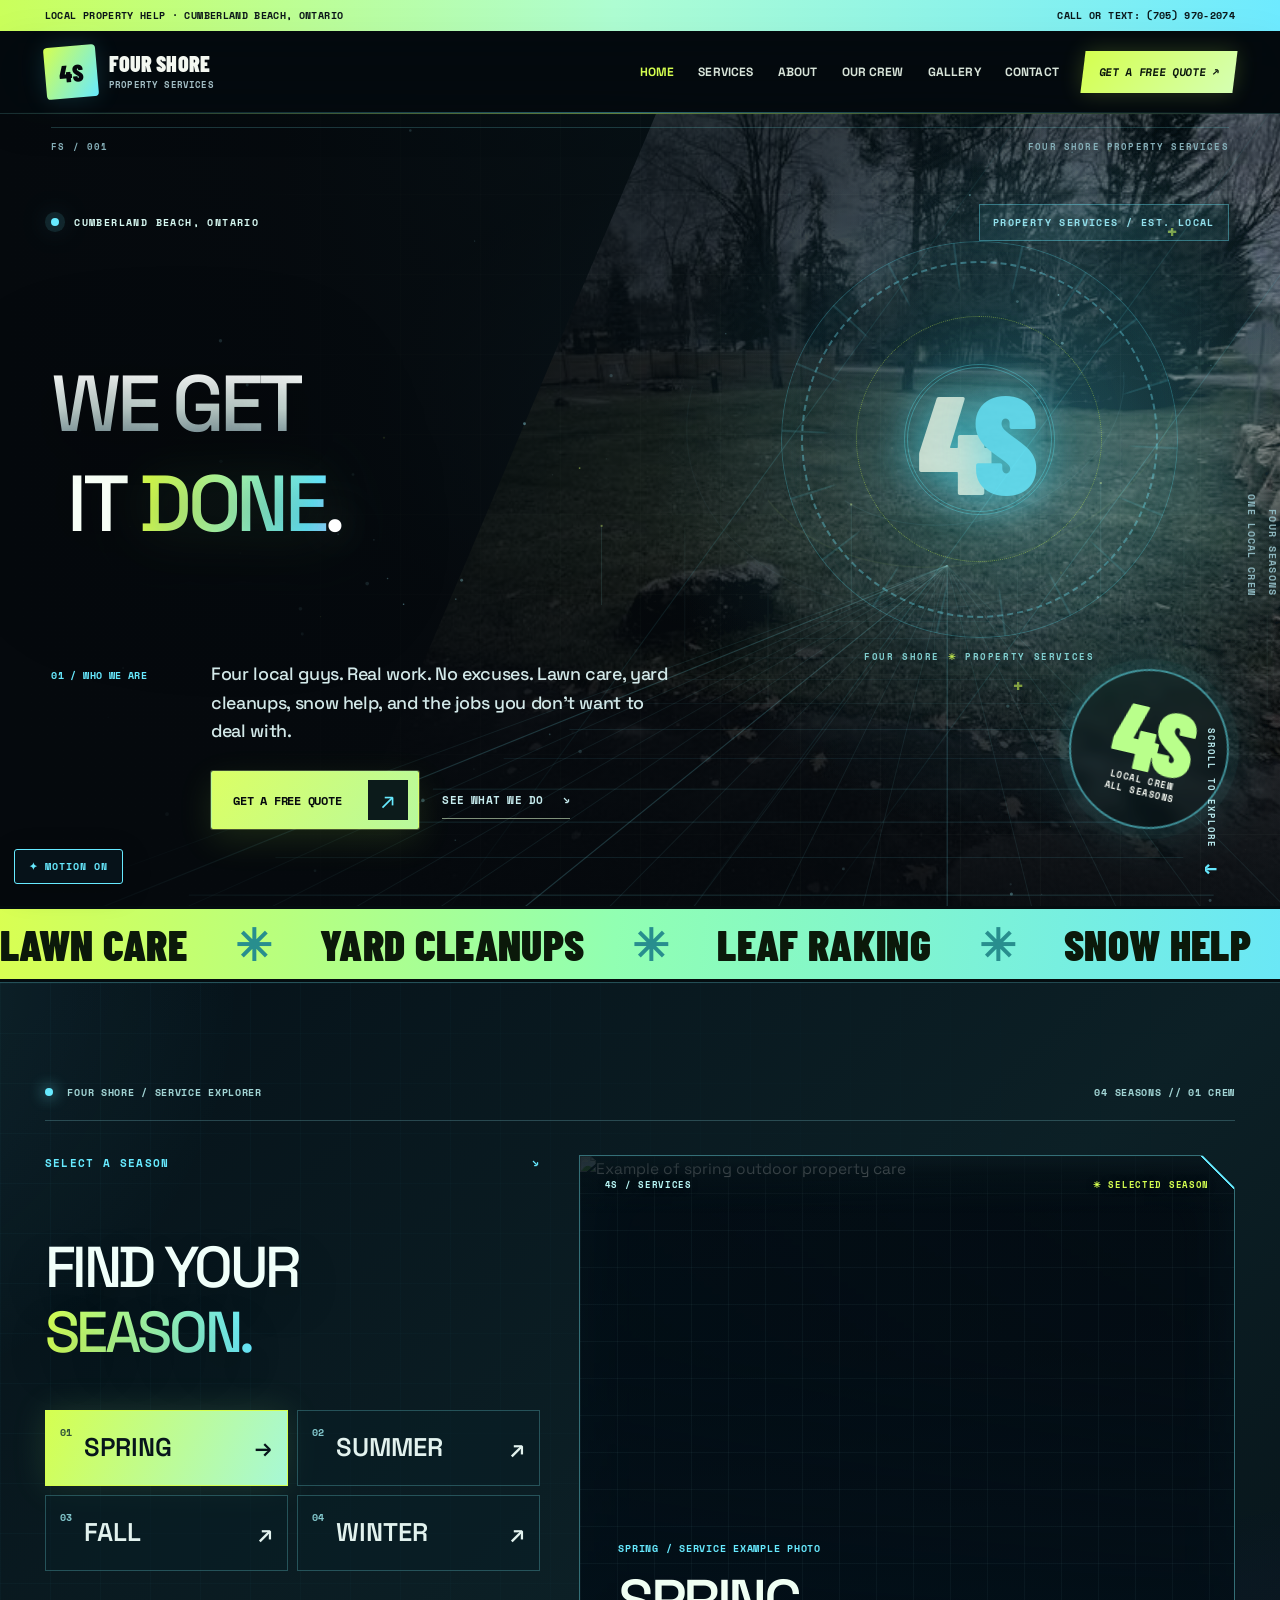
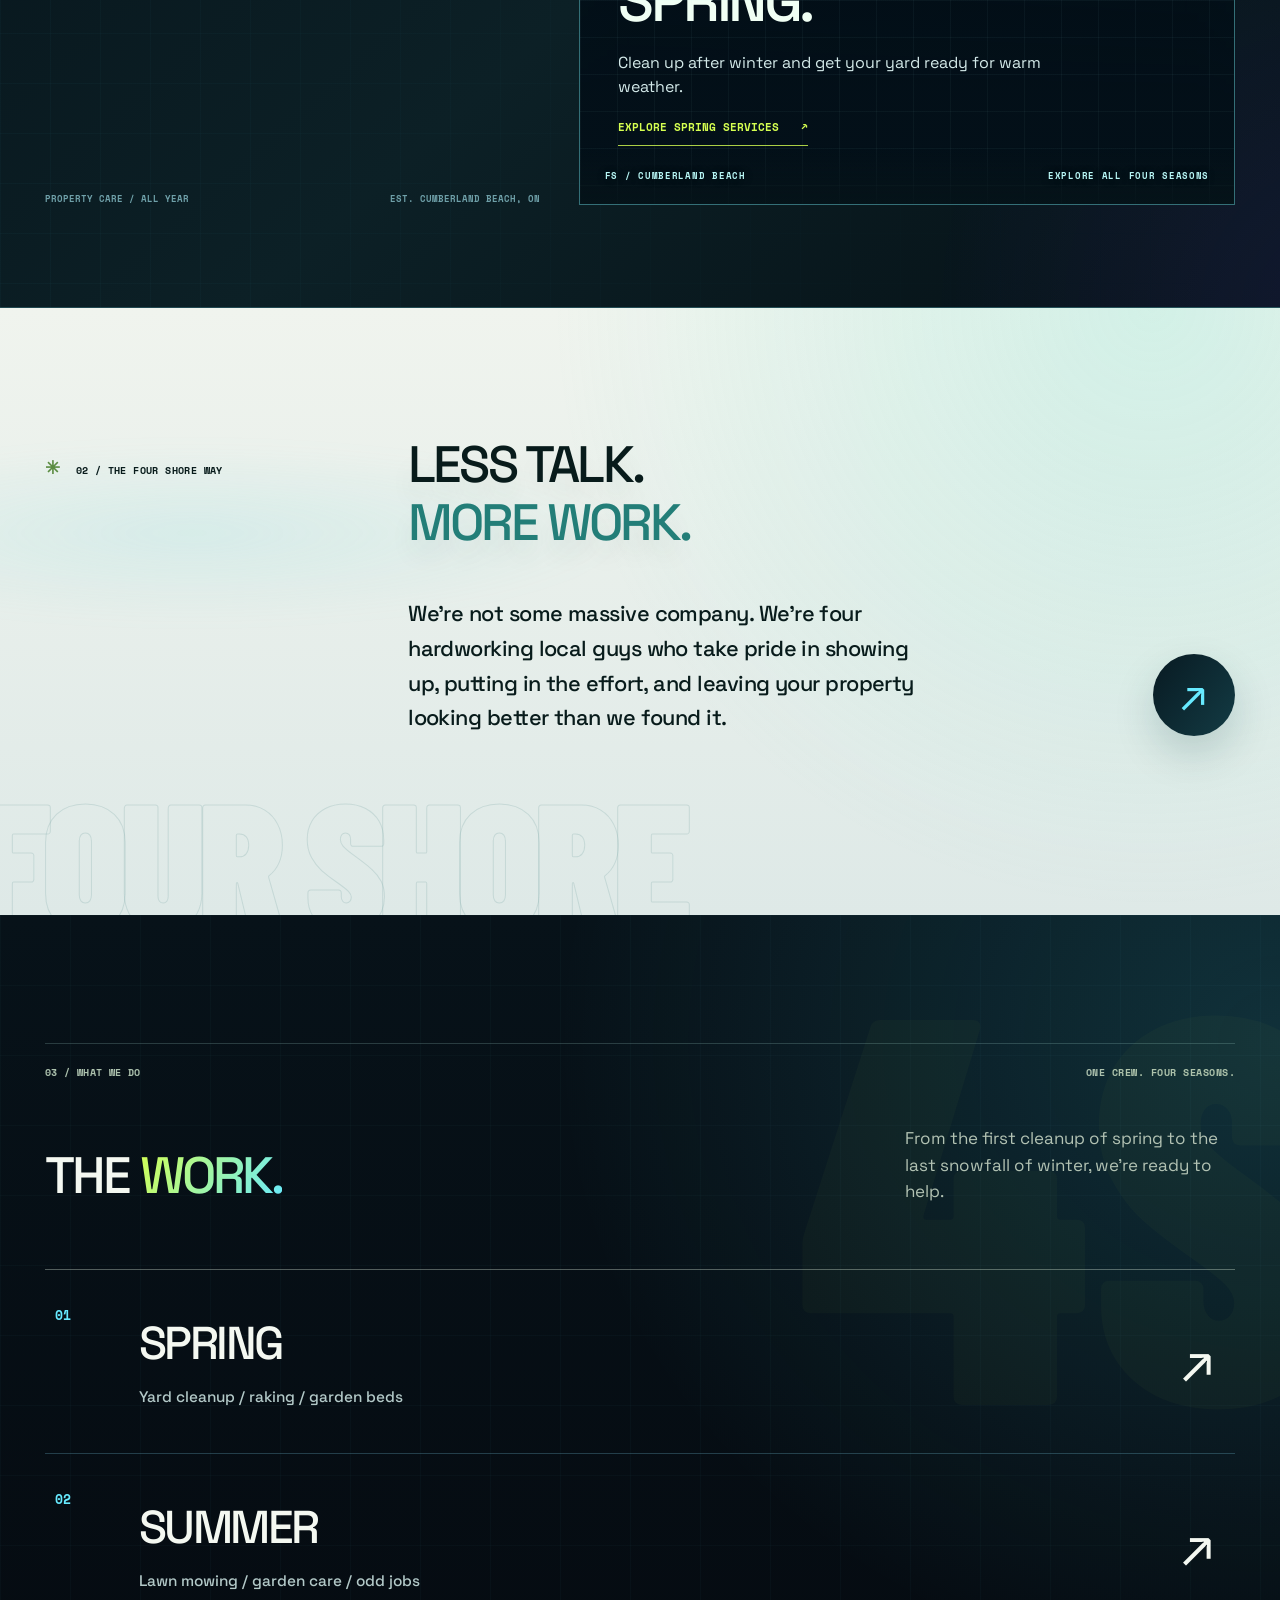
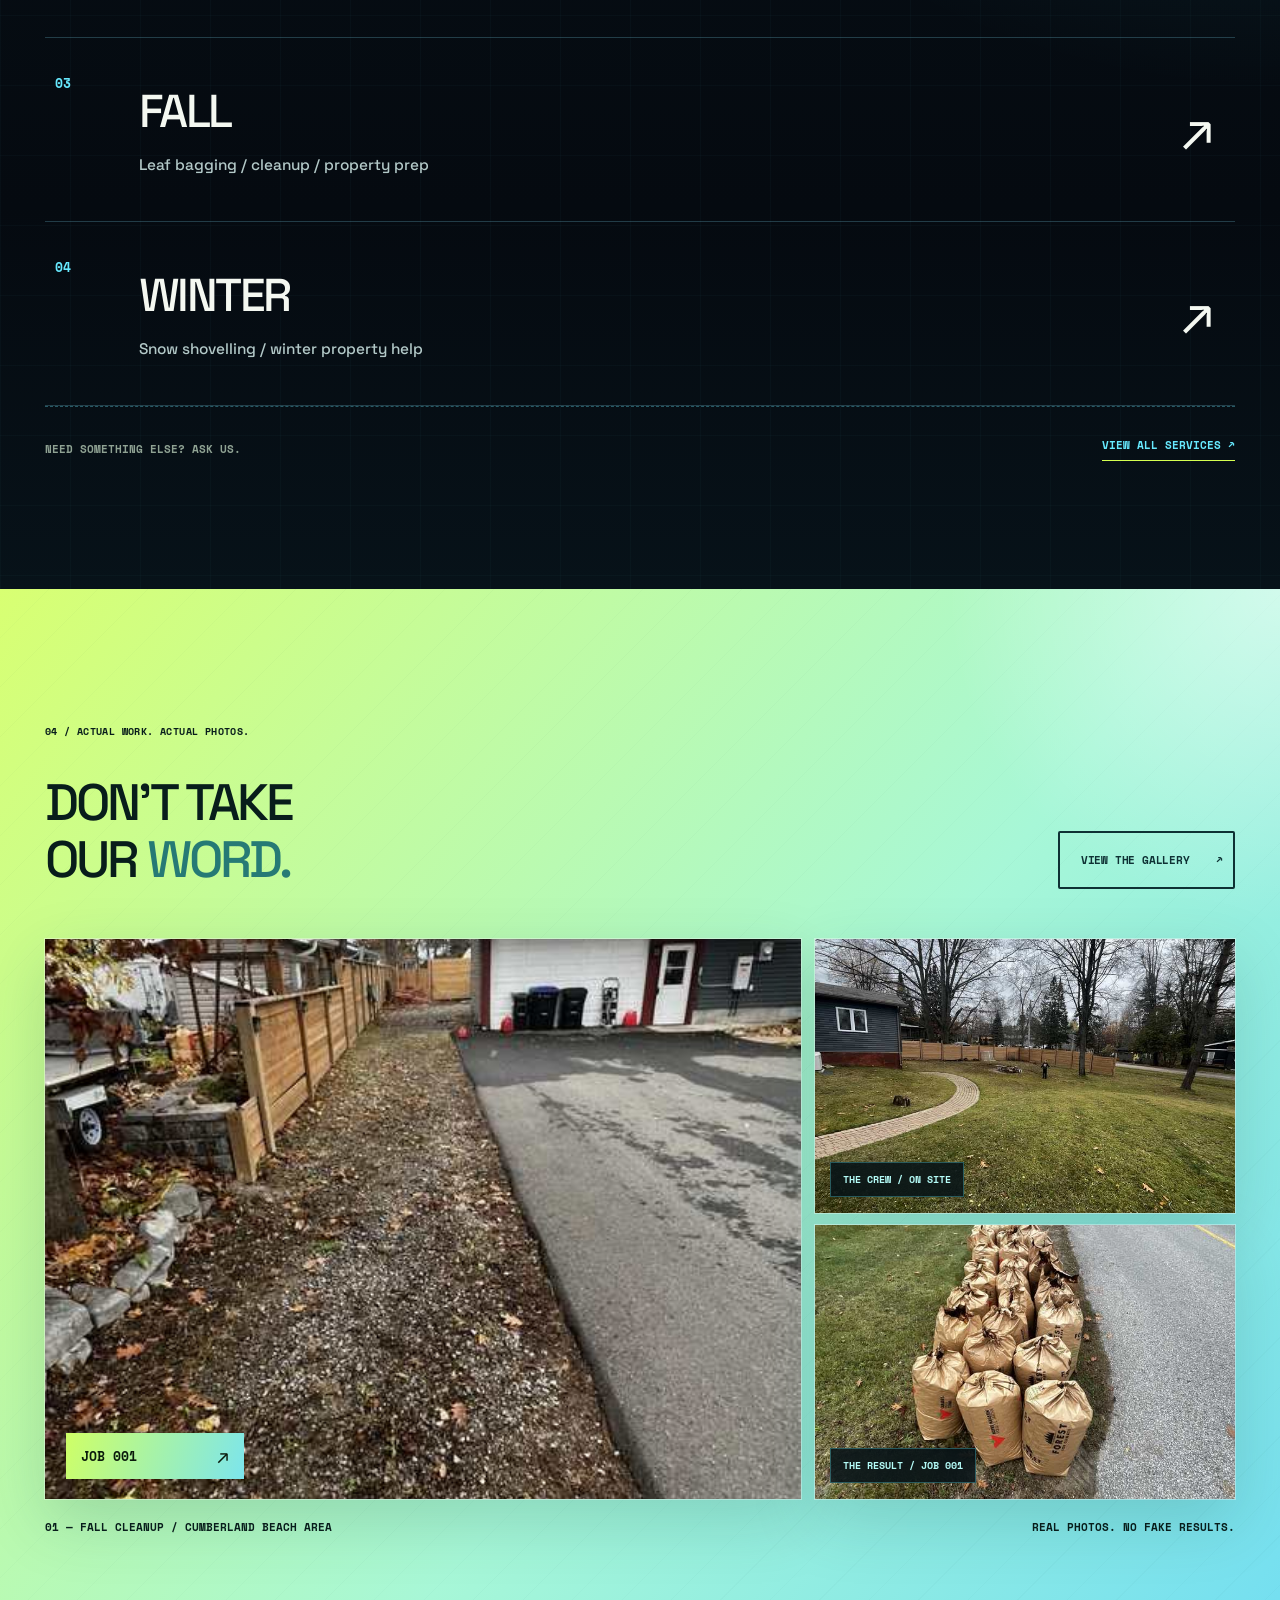
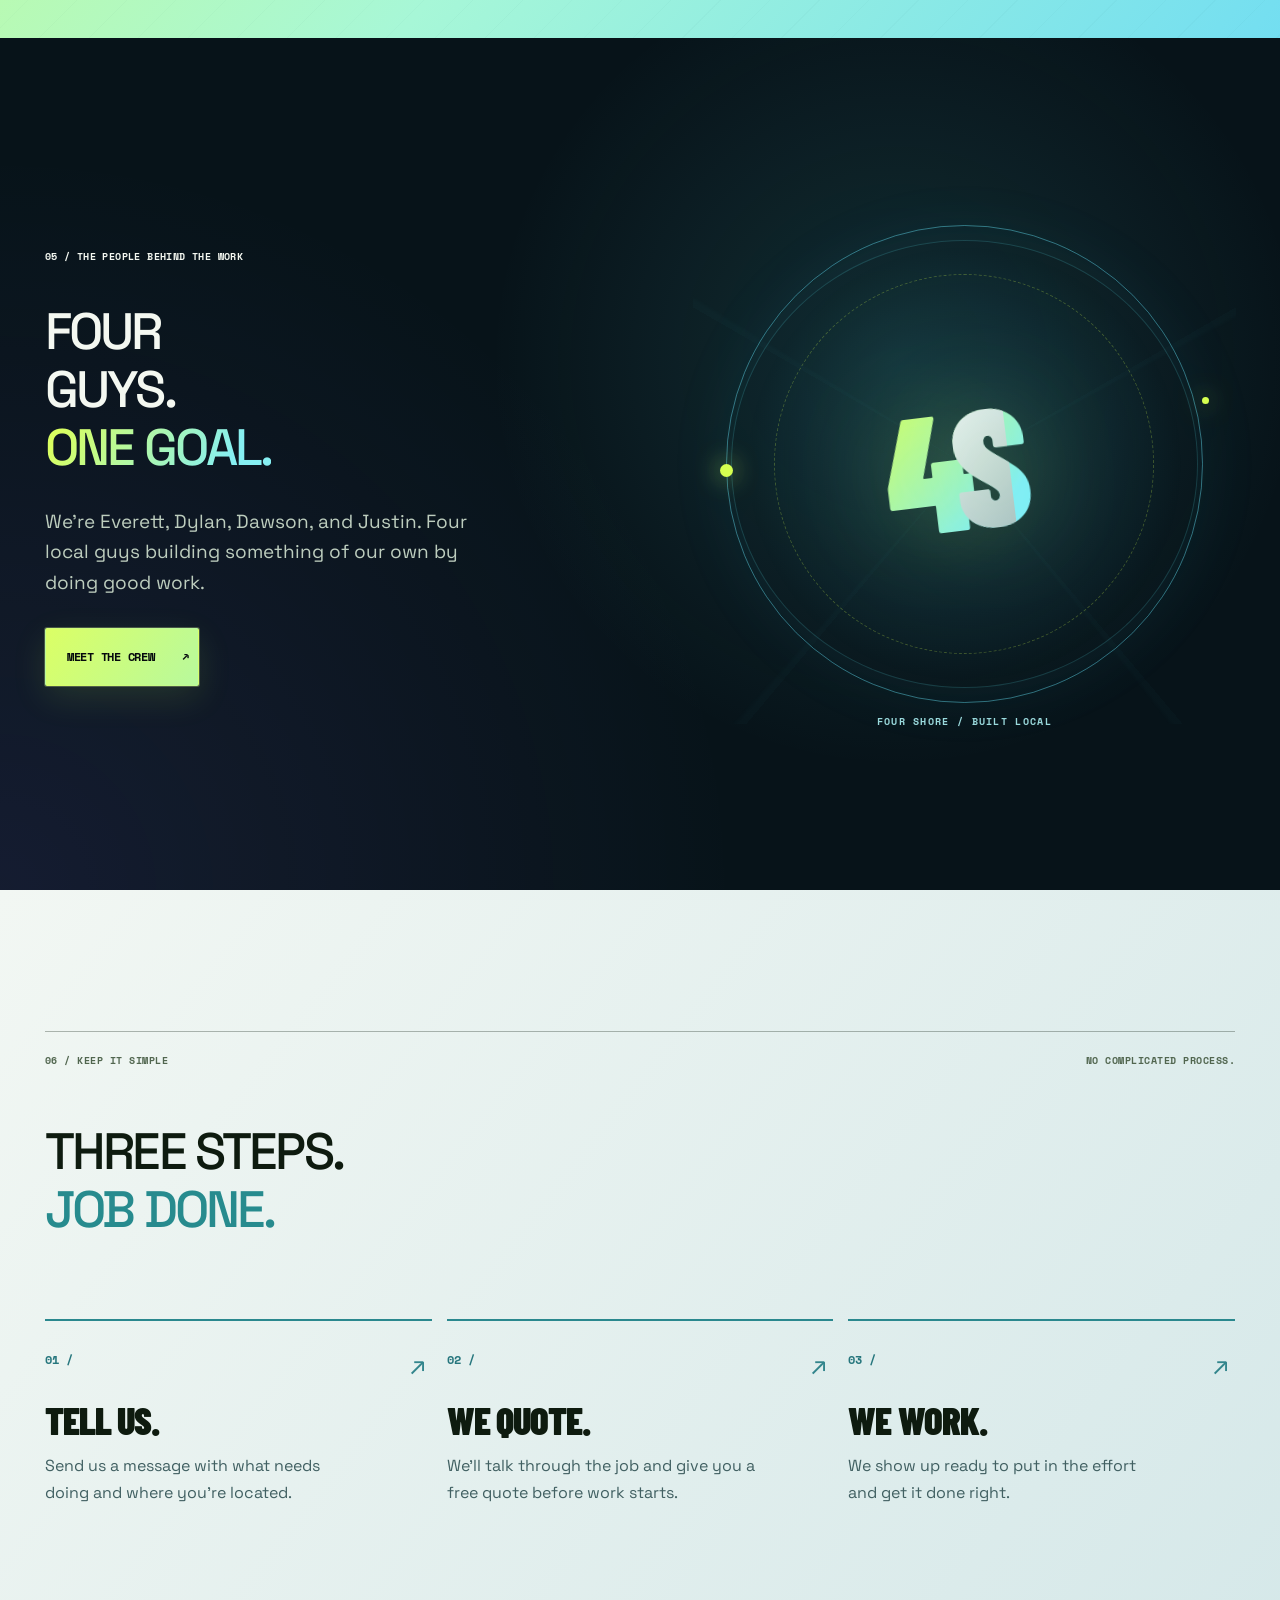
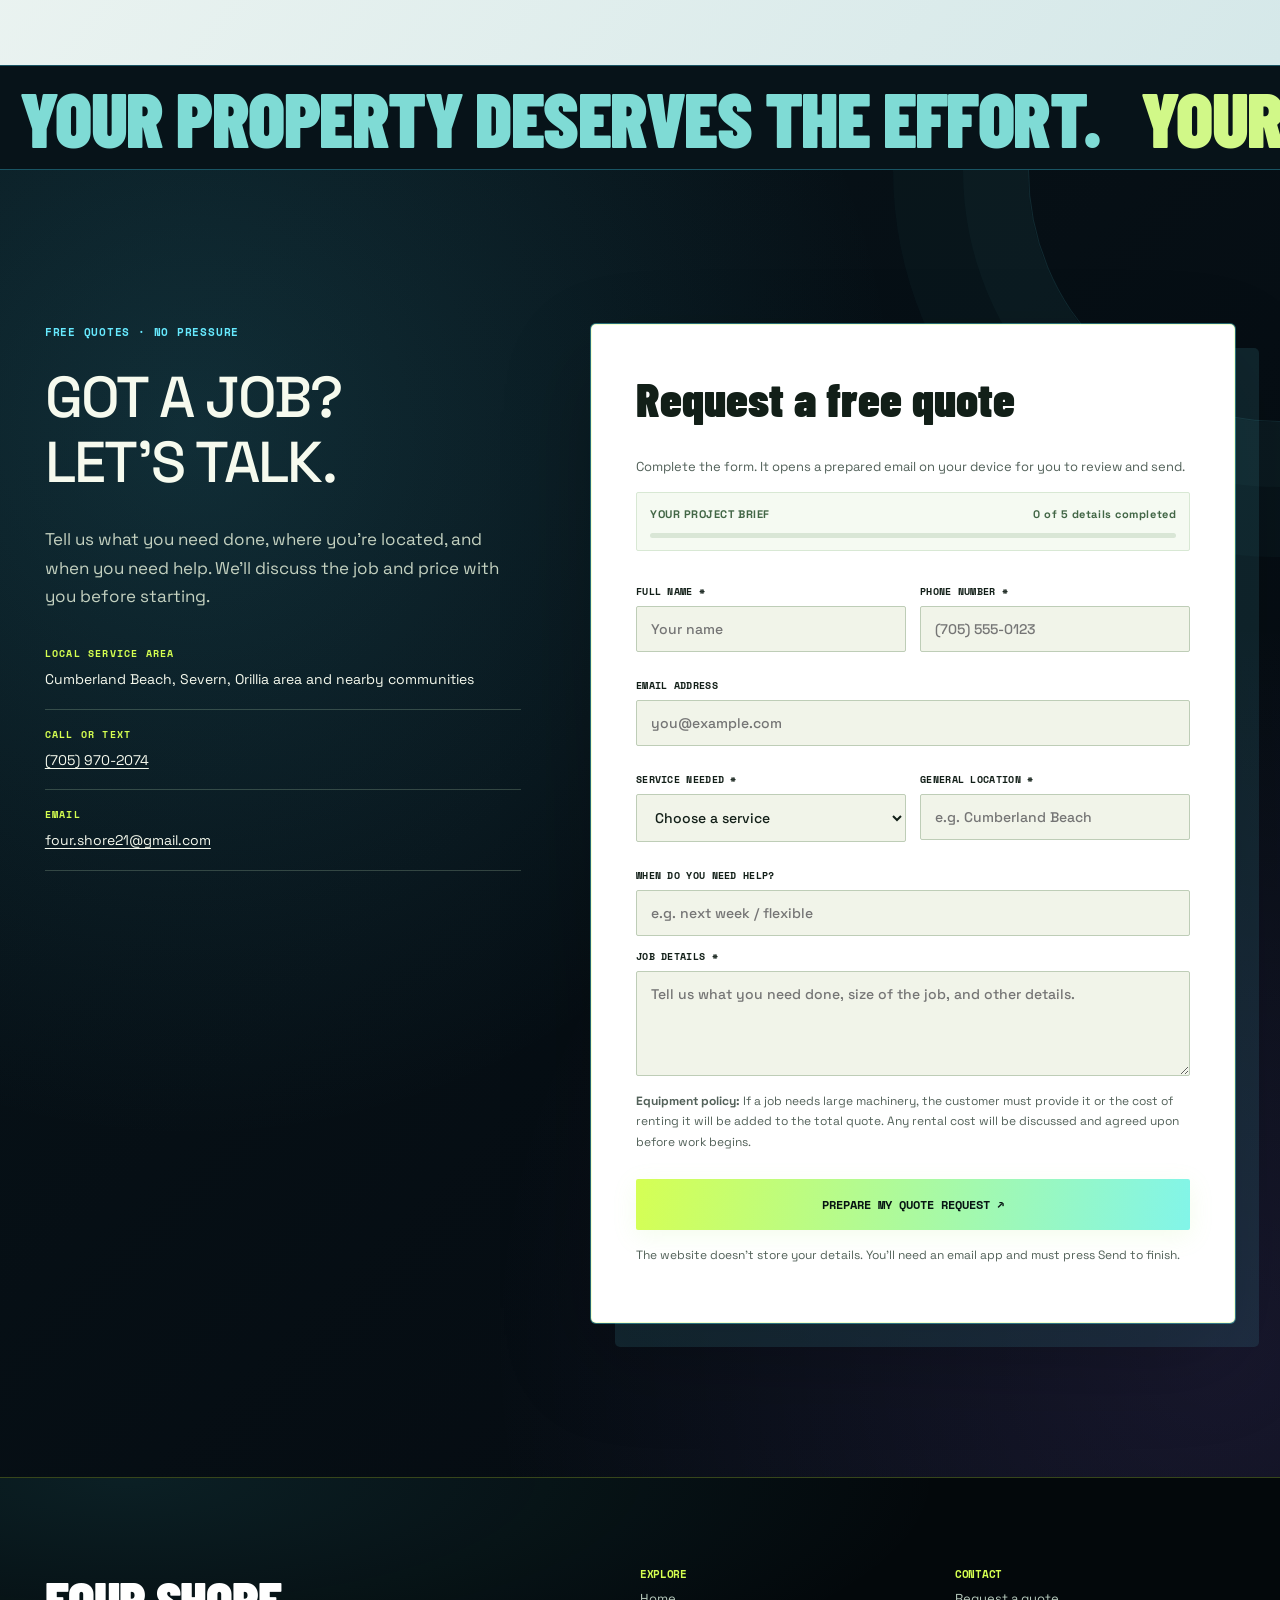
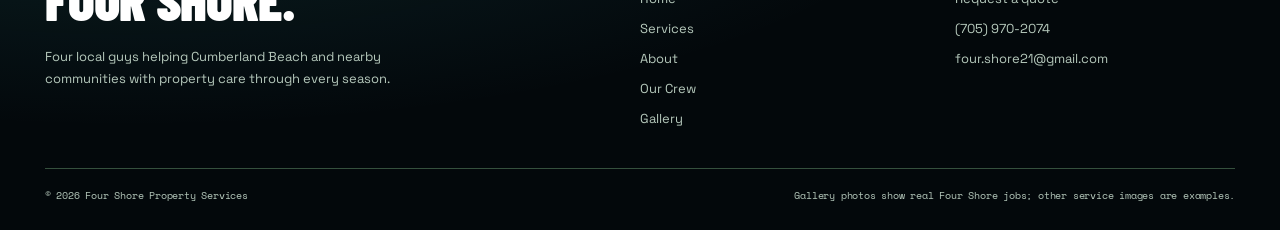
==== commit d1db6626: "Refresh stylesheets so smaller headings show immediately" ====
--- a/index.html
+++ b/index.html
@@ -1,4 +1,4 @@
-<!doctype html><html lang="en-CA"><head><meta charset="utf-8"><meta name="viewport" content="width=device-width,initial-scale=1"><meta name="theme-color" content="#071111"><meta name="format-detection" content="telephone=no"><meta name="description" content="Four Shore Property Services in Cumberland Beach: lawn care, raking, snow clearing and seasonal jobs."><title>Lawn Care, Yard Cleanups &amp; Seasonal Property Help | Four Shore Property Services</title><link rel="icon" type="image/svg+xml" href="/assets/fourshore-icon.svg"><meta name="color-scheme" content="light"><meta property="og:type" content="website"><meta property="og:site_name" content="Four Shore Property Services"><meta property="og:title" content="Four Shore Property Services"><meta property="og:description" content="Local property care, lawn mowing, leaf cleanup and seasonal work in Cumberland Beach and nearby communities."><meta property="og:image" content="https://four-shore-property-services.netlify.app/assets/job1/cleared-lawn.jpg"><meta property="og:url" content="https://four-shore-property-services.netlify.app/"><link rel="canonical" href="https://four-shore-property-services.netlify.app/"><link rel="preconnect" href="https://fonts.googleapis.com"><link rel="preconnect" href="https://fonts.gstatic.com" crossorigin><link rel="preconnect" href="https://images.pexels.com"><link rel="stylesheet" href="/assets/style.css"><link rel="stylesheet" href="/assets/kinetic.css"><link rel="stylesheet" href="/assets/ultra.css"><script defer src="/assets/site.js"></script><script defer src="/assets/kinetic.js"></script><script defer src="/assets/ultra.js"></script><script type="application/ld+json">{"@context":"https://schema.org","@type":"HomeAndConstructionBusiness","name":"Four Shore Property Services","url":"https://four-shore-property-services.netlify.app/","image":"https://four-shore-property-services.netlify.app/assets/job1/cleared-lawn.jpg","email":"four.shore21@gmail.com","telephone":"+1-705-970-2074","areaServed":[{"@type":"Place","name":"Cumberland Beach, Ontario"},{"@type":"Place","name":"Severn, Ontario"},{"@type":"Place","name":"Orillia, Ontario"}],"description":"Local lawn care, seasonal yard cleanup, leaf raking and property services. Free quotes."}</script></head><body class="kinetic-site ultra-site"><a class="skip-link" href="#main-content">Skip to main content</a><div class="notice-top"><div class="wrap"><span>LOCAL PROPERTY HELP · CUMBERLAND BEACH, ONTARIO</span><a href="tel:+17059702074">CALL OR TEXT: (705) 970-2074</a></div></div><header class="header"><div class="wrap header-inner"><a href="/" class="brand" aria-label="Four Shore Property Services home"><span class="mark">4S</span><span class="brand-name">FOUR SHORE<small>PROPERTY SERVICES</small></span></a><button type="button" class="menu" aria-label="Toggle navigation" aria-expanded="false" aria-controls="site-navigation">☰</button><nav class="nav" id="site-navigation"><a href="/" aria-current="page">Home</a><a href="/services/" >Services</a><a href="/about/" >About</a><a href="/crew/" >Our Crew</a><a href="/gallery/" >Gallery</a><a href="/contact/" >Contact</a><a href="#quote" class="btn">GET A FREE QUOTE ↗</a></nav></div></header>
+<!doctype html><html lang="en-CA"><head><meta charset="utf-8"><meta name="viewport" content="width=device-width,initial-scale=1"><meta name="theme-color" content="#071111"><meta name="format-detection" content="telephone=no"><meta name="description" content="Four Shore Property Services in Cumberland Beach: lawn care, raking, snow clearing and seasonal jobs."><title>Lawn Care, Yard Cleanups &amp; Seasonal Property Help | Four Shore Property Services</title><link rel="icon" type="image/svg+xml" href="/assets/fourshore-icon.svg"><meta name="color-scheme" content="light"><meta property="og:type" content="website"><meta property="og:site_name" content="Four Shore Property Services"><meta property="og:title" content="Four Shore Property Services"><meta property="og:description" content="Local property care, lawn mowing, leaf cleanup and seasonal work in Cumberland Beach and nearby communities."><meta property="og:image" content="https://four-shore-property-services.netlify.app/assets/job1/cleared-lawn.jpg"><meta property="og:url" content="https://four-shore-property-services.netlify.app/"><link rel="canonical" href="https://four-shore-property-services.netlify.app/"><link rel="preconnect" href="https://fonts.googleapis.com"><link rel="preconnect" href="https://fonts.gstatic.com" crossorigin><link rel="preconnect" href="https://images.pexels.com"><link rel="stylesheet" href="/assets/style.css"><link rel="stylesheet" href="/assets/kinetic.css"><link rel="stylesheet" href="/assets/ultra.css?v=compact2"><script defer src="/assets/site.js"></script><script defer src="/assets/kinetic.js"></script><script defer src="/assets/ultra.js"></script><script type="application/ld+json">{"@context":"https://schema.org","@type":"HomeAndConstructionBusiness","name":"Four Shore Property Services","url":"https://four-shore-property-services.netlify.app/","image":"https://four-shore-property-services.netlify.app/assets/job1/cleared-lawn.jpg","email":"four.shore21@gmail.com","telephone":"+1-705-970-2074","areaServed":[{"@type":"Place","name":"Cumberland Beach, Ontario"},{"@type":"Place","name":"Severn, Ontario"},{"@type":"Place","name":"Orillia, Ontario"}],"description":"Local lawn care, seasonal yard cleanup, leaf raking and property services. Free quotes."}</script></head><body class="kinetic-site ultra-site"><a class="skip-link" href="#main-content">Skip to main content</a><div class="notice-top"><div class="wrap"><span>LOCAL PROPERTY HELP · CUMBERLAND BEACH, ONTARIO</span><a href="tel:+17059702074">CALL OR TEXT: (705) 970-2074</a></div></div><header class="header"><div class="wrap header-inner"><a href="/" class="brand" aria-label="Four Shore Property Services home"><span class="mark">4S</span><span class="brand-name">FOUR SHORE<small>PROPERTY SERVICES</small></span></a><button type="button" class="menu" aria-label="Toggle navigation" aria-expanded="false" aria-controls="site-navigation">☰</button><nav class="nav" id="site-navigation"><a href="/" aria-current="page">Home</a><a href="/services/" >Services</a><a href="/about/" >About</a><a href="/crew/" >Our Crew</a><a href="/gallery/" >Gallery</a><a href="/contact/" >Contact</a><a href="#quote" class="btn">GET A FREE QUOTE ↗</a></nav></div></header>
 <main id="main-content" class="kinetic-main"><nav class="ultra-rail" aria-label="Homepage sections"><a href="#kin-title" aria-label="Go to top" data-ultra-rail><span>01</span><i></i></a><a href="#kin-way" aria-label="About the Four Shore way" data-ultra-rail><span>02</span><i></i></a><a href="#kin-services" aria-label="Browse services" data-ultra-rail><span>03</span><i></i></a><a href="#kin-work" aria-label="View real work" data-ultra-rail><span>04</span><i></i></a><a href="#kin-crew" aria-label="Meet the crew" data-ultra-rail><span>05</span><i></i></a><a href="#quote" aria-label="Request a free quote" data-ultra-rail><span>06</span><i></i></a></nav>
 <section class="kin-hero" aria-labelledby="kin-title">
  <div class="kin-hero-photo" aria-hidden="true"><img src="/assets/job1/cleared-lawn.jpg" fetchpriority="high" decoding="async" alt=""></div>
--- a/assets/ultra.css
+++ b/assets/ultra.css
@@ -0,0 +1,341 @@
+/* FOUR SHORE — ULTRA / IMMERSIVE DIGITAL ART DIRECTION
+   The original words and business details are intentionally untouched. */
+@import url('https://fonts.googleapis.com/css2?family=Barlow+Condensed:wght@600;700;800;900&family=Space+Grotesk:wght@400;500;600;700&family=Space+Mono:wght@400;700&display=swap');
+:root{--ultra-night:#05090d;--ultra-navy:#0a151c;--ultra-cyan:#67eaff;--ultra-volt:#d5ff50;--ultra-violet:#ab8eff;--ultra-ivory:#f4f8f1;--ultra-thin:rgba(185,244,233,.19)}
+html{scroll-padding-top:90px}
+.ultra-site{--kin-black:var(--ultra-night);--kin-acid:var(--ultra-volt);--kin-paper:#edf2eb;--kin-white:var(--ultra-ivory);--kin-line:var(--ultra-thin);background:var(--ultra-night)}
+.ultra-site .header{background:rgba(4,11,15,.72);backdrop-filter:blur(35px) saturate(1.5);-webkit-backdrop-filter:blur(35px) saturate(1.5);border-bottom:1px solid rgba(117,226,223,.17)}
+.ultra-site .header:before{content:"";height:1px;width:100%;position:absolute;bottom:0;left:0;pointer-events:none;background:linear-gradient(90deg,transparent 0%,rgba(92,224,248,.75) 50%,transparent 100%);opacity:.56}
+.ultra-site .header .nav .btn{background:linear-gradient(125deg,var(--ultra-volt),#d5ffb2);border:0;box-shadow:0 0 22px rgba(213,255,80,.2);transform:skewX(-7deg)}
+.ultra-site .header .nav .btn:hover{transform:skewX(-7deg) translateY(-3px);box-shadow:0 0 35px rgba(213,255,80,.32)}
+.ultra-site .brand .mark{background:linear-gradient(125deg,var(--ultra-volt),var(--ultra-cyan));box-shadow:0 0 24px rgba(92,224,248,.16)}
+.ultra-site .brand-name small{color:#a3bec5}
+.ultra-site .notice-top{background:linear-gradient(90deg,#caff5b,#aefdd2 48%,#6eeaff);color:#0b1619}
+.ultra-site .footer{background:radial-gradient(ellipse at 10% 0%,rgba(67,204,220,.12),transparent 50%),#03080b}
+.ultra-site .footer strong{font-size:55px}
+.ultra-site .footer .footer-links a:hover{color:var(--ultra-cyan)}
+.ultra-site .experience-motion-toggle{background:#061219;border:1px solid var(--ultra-cyan);color:var(--ultra-cyan)}
+.ultra-site .motion-progress{background:linear-gradient(90deg,var(--ultra-violet),var(--ultra-cyan),var(--ultra-volt));box-shadow:0 0 22px rgba(103,234,255,.8)}
+.ultra-site ::selection{background:#d5ff50;color:#041117}
+/* HERO — layered photograph + dynamic canvas grid + holographic monogram */
+.ultra-site .kin-hero{isolation:isolate;min-height:max(740px,min(1040px,calc(100svh - 110px)));background:radial-gradient(ellipse at 78% 40%,#173947,transparent 46%),#060c10}
+.ultra-site .kin-hero-photo{inset:0 0 0 25%;opacity:.72;clip-path:polygon(35% 0,100% 0,100% 100%,0 100%)}
+.ultra-site .kin-hero-photo img{filter:saturate(.58) hue-rotate(13deg) contrast(1.2) brightness(.74)}
+.ultra-site .kin-hero-shade{background:linear-gradient(90deg,#05090d 0%,rgba(5,9,13,.96) 22%,rgba(5,9,13,.65) 53%,rgba(5,9,13,.16) 100%),linear-gradient(0deg,rgba(5,9,13,.87),transparent 49%),linear-gradient(160deg,rgba(21,73,81,.45),transparent 55%)}
+.ultra-site .kin-hero-grid{background-size:80px 80px;opacity:.42;mask-image:linear-gradient(90deg,transparent 10%,black 80%)}
+.ultra-field{position:absolute;inset:0;width:100%;height:100%;z-index:0;pointer-events:none;opacity:.87;mix-blend-mode:screen;mask-image:linear-gradient(90deg,transparent 5%,black 38%)}
+.ultra-hero-bloom{position:absolute;inset:0;pointer-events:none;z-index:0;background:radial-gradient(circle 500px at var(--kin-pointer-x,80%) var(--kin-pointer-y,45%),rgba(74,209,240,.19),transparent 74%);mix-blend-mode:screen}
+.ultra-hero-lines{position:absolute;inset:0;pointer-events:none;z-index:0;overflow:hidden}
+.ultra-hero-lines i{position:absolute;width:1px;height:150%;top:-30%;right:21%;background:linear-gradient(transparent,rgba(96,237,255,.7),transparent);transform:rotate(36deg);opacity:.24;animation:ultraBeam 8s ease-in-out infinite}
+.ultra-hero-lines i:nth-child(2){right:40%;animation-delay:-2.5s;opacity:.19}
+.ultra-hero-lines i:nth-child(3){right:11%;animation-delay:-5s;opacity:.26}
+@keyframes ultraBeam{0%,100%{transform:rotate(36deg) translateX(-140px);opacity:.09}50%{transform:rotate(36deg) translateX(180px);opacity:.37}}
+.ultra-site .kin-hero:after{background:radial-gradient(circle 380px at var(--kin-pointer-x,85%) var(--kin-pointer-y,38%),rgba(96,237,255,.14),transparent 80%)}
+.ultra-site .kin-hero-inner{width:min(1470px,calc(100% - clamp(40px,8vw,150px)));padding-top:clamp(65px,7vw,115px);padding-bottom:clamp(74px,6vw,105px);z-index:3}
+.ultra-hero-corner{position:absolute;top:13px;left:0;right:0;display:flex;justify-content:space-between;gap:15px;border-top:1px solid rgba(120,243,250,.2);padding-top:12px;color:#87b1ba;font:700 9px 'Space Mono';letter-spacing:.13em}
+.ultra-site .kin-overline{color:#d7f9f2;font-size:10px;letter-spacing:.14em}
+.ultra-site .kin-overline-right{border:1px solid rgba(103,234,255,.37);background:rgba(103,234,255,.07);padding:10px 13px;color:#92e0ec}
+.ultra-site .kin-pulse{background:var(--ultra-cyan);box-shadow:0 0 0 6px rgba(103,234,255,.11),0 0 27px rgba(103,234,255,.6)}
+.ultra-site h1.kin-hero-headline{position:relative;z-index:5;max-width:100%;padding-top:clamp(40px,8vh,120px);margin:0 0 clamp(24px,3vh,40px);font-weight:900;filter:drop-shadow(0 25px 65px rgba(0,0,0,.48))}
+.ultra-site .kin-hero-headline .kin-line{font-size:clamp(115px,18.2vw,305px);line-height:.7;letter-spacing:-.058em;color:#f8fff7;position:relative}
+.ultra-site .kin-hero-headline .kin-line-one{width:max-content;background:linear-gradient(180deg,#fff 10%,#cbddd9 56%,#65818a);color:transparent;background-clip:text;-webkit-background-clip:text}
+.ultra-site .kin-hero-headline .kin-line-two{margin-left:clamp(5px,3vw,50px);margin-top:clamp(29px,2.8vw,46px)}
+.ultra-site .kin-hero-headline .kin-line-two i{background:linear-gradient(105deg,#d7ff4e 8%,#adffae 43%,#68eeff 81%,#cb9bff 110%);background-clip:text;-webkit-background-clip:text;color:transparent;filter:drop-shadow(0 0 28px rgba(132,244,153,.14))}
+.ultra-site .kin-stop{color:#fff;filter:drop-shadow(0 0 20px rgba(228,255,244,.27))}
+.ultra-site .kin-hero-bottom{position:relative;z-index:6;padding-top:clamp(20px,3vw,42px)}
+.ultra-site .kin-hero-copy{max-width:730px;grid-template-columns:135px 1fr}
+.ultra-site .kin-hero-copy p{font-size:clamp(16px,1.4vw,20px);line-height:1.58;color:#d2e8e8;max-width:500px;text-wrap:pretty}
+.ultra-site .kin-small-index{color:var(--ultra-cyan);padding-top:8px}
+.ultra-site .kin-button-lime{background:linear-gradient(125deg,#dbff65,#b8f99d);box-shadow:0 0 0 1px rgba(226,255,160,.25),0 11px 35px rgba(185,251,80,.12)}
+.ultra-site .kin-button-lime:hover{box-shadow:0 0 35px rgba(203,254,88,.24)}
+.ultra-site .kin-button-icon{background:#0c1b1b;color:var(--ultra-cyan)}
+.ultra-site .kin-text-button{color:#c6ebed}
+.ultra-site .kin-hero-stamp{width:160px;border-color:rgba(101,232,245,.56);box-shadow:0 0 0 10px rgba(103,234,255,.04),0 0 55px rgba(70,219,229,.18);background:rgba(9,42,44,.21);backdrop-filter:blur(7px)}
+.ultra-site .kin-hero-stamp>span{color:#b9ff8b}
+.ultra-site .kin-scroll-cue{color:#b7e7eb;bottom:30px}
+.ultra-site .kin-scroll-cue span{color:var(--ultra-cyan)}
+.ultra-hero-side-note{position:absolute;right:0;top:48%;z-index:2;display:flex;flex-direction:column;align-items:flex-end;gap:6px;font:700 10px 'Space Mono';letter-spacing:.13em;color:#8cb5bd;writing-mode:vertical-rl}
+.ultra-holo{position:absolute;top:16%;right:8%;width:min(31vw,455px);aspect-ratio:1;z-index:1;pointer-events:none;opacity:.84;filter:drop-shadow(0 0 42px rgba(68,230,255,.22));transform:translate3d(var(--ultra-parallax-x,0px),var(--ultra-parallax-y,0px),0);transition:transform .4s ease-out}
+.ultra-holo-rings{position:relative;width:100%;height:100%;display:grid;place-items:center}
+.ultra-holo-rings:before{content:"";position:absolute;inset:0;border:1px solid rgba(88,228,245,.32);border-radius:50%;box-shadow:inset 0 0 35px rgba(90,220,239,.07),0 0 55px rgba(80,218,232,.1);background:repeating-conic-gradient(from 0deg,transparent 0 12deg,rgba(103,234,255,.15) 12.4deg 12.7deg,transparent 13deg 20deg);mask-image:radial-gradient(circle,transparent 53%,black 56%)}
+.ultra-holo-ring{position:absolute;display:block;border-radius:50%;border:1px solid rgba(116,235,255,.42);animation:ultraRing 25s linear infinite}
+.ultra-ring-one{inset:5%;border-style:dashed;border-width:2px;transform:rotate(20deg)}
+.ultra-ring-two{inset:19%;border-color:rgba(213,255,80,.46);border-style:dotted;animation-direction:reverse;animation-duration:19s}
+.ultra-ring-three{inset:31%;border:4px double rgba(92,235,247,.43);box-shadow:0 0 34px rgba(103,234,255,.14);animation-duration:9s}
+.ultra-holo-core{position:relative;font:900 clamp(90px,11vw,170px)/1 'Barlow Condensed';color:rgba(240,255,239,.92);letter-spacing:-.14em;padding-right:22px;text-shadow:0 0 40px rgba(83,238,255,.75)}
+.ultra-holo-core span{color:var(--ultra-cyan)}
+.ultra-holo-text{position:absolute;bottom:-25px;left:0;right:0;text-align:center;font:700 9px 'Space Mono';letter-spacing:.18em;color:#95eff0}
+.ultra-holo-text b{color:var(--ultra-volt)}
+@keyframes ultraRing{to{transform:rotate(360deg)}}
+/* MINI SCROLL NAV */
+.ultra-rail{position:fixed;top:50%;right:17px;z-index:15;display:flex;flex-direction:column;gap:8px;align-items:flex-end;transform:translateY(-50%);padding:12px 6px;background:rgba(5,15,22,.53);border:1px solid rgba(103,234,255,.15);backdrop-filter:blur(15px);border-radius:32px;opacity:0;pointer-events:none;transition:opacity .28s}
+.ultra-rail.ultra-rail-visible{opacity:1;pointer-events:auto}
+.ultra-rail>a{display:flex;align-items:center;gap:7px;padding:6px;min-width:40px;color:#9ed5d7;font:700 8px 'Space Mono';transition:color .2s}
+.ultra-rail i{display:block;width:7px;height:7px;border:1px solid #9bbdbd;border-radius:50%;transition:background .2s,box-shadow .2s,transform .2s}
+.ultra-rail a:hover,.ultra-rail a[aria-current=location]{color:var(--ultra-volt)}
+.ultra-rail a:hover i,.ultra-rail a[aria-current=location] i{background:var(--ultra-cyan);box-shadow:0 0 12px var(--ultra-cyan);transform:scale(1.5)}
+/* HIGH TECH INTERACTIVE SEASON COMMAND CENTER */
+.ultra-command{position:relative;background:linear-gradient(138deg,#061219 3%,#0c2026 55%,#061116);color:#f0fffa;padding:clamp(74px,8vw,125px) 0;isolation:isolate;border-block:1px solid rgba(118,240,255,.24);overflow:hidden}
+.ultra-command:before{content:"";position:absolute;inset:0;pointer-events:none;z-index:-1;background:radial-gradient(circle 55vw at 105% 100%,rgba(113,87,255,.12),transparent 60%),radial-gradient(circle 55vw at -14% 0%,rgba(103,234,255,.11),transparent 62%);opacity:.95}
+.ultra-command:after{content:"";position:absolute;inset:0;pointer-events:none;z-index:-1;background:linear-gradient(rgba(103,234,255,.027) 1px,transparent 1px),linear-gradient(90deg,rgba(103,234,255,.027) 1px,transparent 1px);background-size:50px 50px;mask-image:linear-gradient(90deg,black,transparent)}
+.ultra-command-head{display:flex;justify-content:space-between;align-items:center;gap:15px;border-bottom:1px solid rgba(149,233,239,.23);padding-bottom:20px;margin-bottom:34px}
+.ultra-micro,.ultra-command-version{font:700 10px 'Space Mono';letter-spacing:.07em;color:#a2d5d5}
+.ultra-live-dot{width:8px;height:8px;background:var(--ultra-cyan);box-shadow:0 0 15px var(--ultra-cyan);border-radius:50%;display:inline-block;margin-right:8px}
+.ultra-command-grid{display:grid;grid-template-columns:minmax(0,.86fr) minmax(0,1.14fr);gap:clamp(20px,3vw,54px);min-height:650px}
+.ultra-command-left{display:flex;flex-direction:column;min-width:0}
+.ultra-corner-title{font:700 11px 'Space Mono';letter-spacing:.12em;color:var(--ultra-cyan);display:flex;justify-content:space-between}
+.ultra-command h2{font:900 clamp(77px,9vw,150px)/.78 'Barlow Condensed';letter-spacing:-.035em;margin:clamp(30px,5vw,72px) 0 45px;text-shadow:0 18px 45px rgba(0,0,0,.23)}
+.ultra-command h2 em{font-style:normal;background:linear-gradient(95deg,var(--ultra-volt),var(--ultra-cyan));color:transparent;background-clip:text;-webkit-background-clip:text}
+.ultra-season-nav{display:grid;grid-template-columns:repeat(2,minmax(0,1fr));gap:9px}
+.ultra-season-nav button{display:flex;align-items:center;gap:12px;position:relative;min-height:76px;background:rgba(9,30,38,.55);border:1px solid rgba(111,221,231,.28);color:#e2f2ee;padding:14px;font:900 clamp(27px,3vw,44px)/1 'Barlow Condensed';text-align:left;transition:background .28s,border-color .28s,color .28s,transform .28s}
+.ultra-season-nav button span{align-self:flex-start;font:700 10px 'Space Mono';color:#82c7cc}
+.ultra-season-nav button b{font:500 24px 'Space Grotesk';margin-left:auto;transition:transform .3s}
+.ultra-season-nav button:hover{border-color:var(--ultra-cyan);background:rgba(103,234,255,.1);transform:translateY(-3px)}
+.ultra-season-nav button[aria-selected=true]{color:#07151b;border-color:var(--ultra-volt);background:linear-gradient(113deg,var(--ultra-volt),#a7f8d6);box-shadow:0 0 35px rgba(154,255,140,.13)}
+.ultra-season-nav button[aria-selected=true] span{color:#315339}
+.ultra-season-nav button[aria-selected=true] b{transform:rotate(45deg)}
+.ultra-command-footer{margin-top:auto;padding-top:35px;display:flex;gap:17px;justify-content:space-between;color:#6fa0a9;font:700 9px 'Space Mono'}
+.ultra-command-display{position:relative;min-height:590px;overflow:hidden;background:#040b11;border:1px solid rgba(111,233,244,.45);box-shadow:0 0 0 1px rgba(95,238,250,.04),0 30px 80px rgba(0,0,0,.39),inset 0 0 65px rgba(83,229,243,.065);clip-path:polygon(0 0,calc(100% - 33px) 0,100% 33px,100% 100%,0 100%)}
+.ultra-command-display:after{content:"";position:absolute;top:0;right:0;height:33px;width:33px;background:linear-gradient(45deg,transparent 49.6%,var(--ultra-cyan) 50%,var(--ultra-cyan) 53%,transparent 53.5%);z-index:8;pointer-events:none}
+.ultra-screen-grid{position:absolute;z-index:4;inset:0;background:linear-gradient(rgba(172,239,239,.045) 1px,transparent 1px),linear-gradient(90deg,rgba(172,239,239,.045) 1px,transparent 1px);background-size:37px 37px;pointer-events:none}
+.ultra-scanline{position:absolute;z-index:7;left:0;right:0;top:-1px;height:1px;background:linear-gradient(90deg,transparent,rgba(103,234,255,.9),transparent);box-shadow:0 0 15px 2px rgba(103,234,255,.3);pointer-events:none;animation:ultraScan 7s linear infinite}
+@keyframes ultraScan{to{top:100%}}
+.ultra-display-top,.ultra-display-bottom{position:absolute;left:0;right:0;z-index:8;padding:22px 25px;display:flex;justify-content:space-between;gap:20px;pointer-events:none;font:700 9px 'Space Mono';letter-spacing:.08em;color:#b8f8f7;text-shadow:0 1px 7px #031015}
+.ultra-display-top{top:0;background:linear-gradient(#071318b9,transparent)}
+.ultra-display-bottom{bottom:0;background:linear-gradient(transparent,#061419ce)}
+.ultra-display-indicator{color:var(--ultra-volt)}
+.ultra-season-pane{position:absolute;inset:0;isolation:isolate;animation:ultraPaneIn .5s cubic-bezier(.16,1,.3,1) both}
+.ultra-season-pane[hidden]{display:none!important}
+.ultra-season-pane>img{position:absolute;inset:0;width:100%;height:100%;object-fit:cover;filter:saturate(.72) contrast(1.15) brightness(.72);animation:ultraPaneImage 9s ease-in-out infinite alternate}
+.ultra-season-pane:after{content:"";position:absolute;inset:0;z-index:0;background:linear-gradient(0deg,#031019 3%,rgba(3,16,25,.96) 17%,rgba(3,16,25,.37) 69%,rgba(3,16,25,.26) 100%),linear-gradient(90deg,rgba(0,18,27,.32),transparent)}
+.ultra-pane-caption{position:absolute;z-index:2;left:clamp(20px,3vw,48px);right:clamp(20px,3vw,48px);bottom:58px;display:flex;flex-direction:column;align-items:start}
+.ultra-pane-caption>span{font:700 10px 'Space Mono';letter-spacing:.075em;color:var(--ultra-cyan)}
+.ultra-pane-caption h3{font:900 clamp(80px,9vw,160px)/.8 'Barlow Condensed';letter-spacing:-.045em;margin:16px 0 20px;color:#f0fff4}
+.ultra-pane-caption p{max-width:475px;font-size:16px;line-height:1.5;color:#d3e9e9;margin:0 0 20px}
+.ultra-pane-caption a{font:700 11px 'Space Mono';color:var(--ultra-volt);border-bottom:1px solid rgba(213,255,80,.8);padding-bottom:10px;display:inline-flex;gap:22px}
+.ultra-pane-caption a:hover{color:#fff}
+@keyframes ultraPaneIn{from{opacity:0;filter:blur(12px);transform:scale(1.03)}to{opacity:1;filter:blur(0);transform:scale(1)}}
+@keyframes ultraPaneImage{to{transform:scale(1.07)}}
+/* SECTIONS — editorial design made dimensional */
+.ultra-site .kin-intro{background:radial-gradient(circle at 90% 0%,rgba(117,229,208,.24),transparent 46%),linear-gradient(180deg,#f0f4ee,#dee9e7);color:#081b1b;isolation:isolate}
+.ultra-site .kin-intro:after{content:"";position:absolute;left:-20%;top:22%;width:70%;height:30%;border-radius:50%;background:radial-gradient(ellipse,rgba(102,216,222,.14),transparent 69%);z-index:-1;filter:blur(10px)}
+.ultra-site .kin-intro h2{letter-spacing:-.052em;text-shadow:0 17px 25px rgba(22,67,62,.07)}
+.ultra-site .kin-intro h2 em{color:#237e78}
+.ultra-site .kin-round-link{background:linear-gradient(125deg,#081a22,#133b44);color:var(--ultra-cyan);box-shadow:0 18px 40px rgba(11,59,66,.18)}
+.ultra-site .kin-giant-word{color:transparent;-webkit-text-stroke:1px rgba(51,118,119,.27)}
+.ultra-site .kin-services{background:radial-gradient(ellipse at 100% 10%,rgba(67,216,236,.16),transparent 40%),linear-gradient(180deg,#071219,#050a10 70%,#071219);isolation:isolate}
+.ultra-site .kin-services:after{content:"";position:absolute;inset:0;z-index:-1;pointer-events:none;background:linear-gradient(rgba(103,234,255,.024) 1px,transparent 1px),linear-gradient(90deg,rgba(103,234,255,.024) 1px,transparent 1px);background-size:70px 70px}
+.ultra-site .kin-services-header h2 em{background:linear-gradient(120deg,var(--ultra-volt),var(--ultra-cyan));background-clip:text;-webkit-background-clip:text;color:transparent}
+.ultra-site .kin-service-row{min-height:184px;border-color:rgba(125,210,233,.25);transition:background .36s,color .36s,padding .36s,box-shadow .36s}
+.ultra-site .kin-service-row:hover,.ultra-site .kin-service-row:focus-visible{background:linear-gradient(106deg,var(--ultra-volt),#a3ffbc);box-shadow:0 0 60px rgba(192,255,118,.12)}
+.ultra-site .kin-service-row:hover .kin-service-image,.ultra-site .kin-service-row:focus-visible .kin-service-image{box-shadow:0 20px 90px rgba(0,0,0,.5),0 0 0 2px var(--ultra-cyan)}
+.ultra-site .kin-service-num,.ultra-site .kin-services-footer a{color:var(--ultra-cyan)}
+.ultra-site .kin-service-sub{color:#b3c9c8}
+.ultra-site .kin-services-footer{border-top:1px dashed rgba(103,234,255,.35)}
+.ultra-site .kin-project{background:linear-gradient(128deg,#d8ff72,#a7f7d7 58%,#73def1);color:#081d1b;position:relative;overflow:hidden;isolation:isolate}
+.ultra-site .kin-project:before{content:"";position:absolute;inset:0;z-index:-1;pointer-events:none;background:radial-gradient(circle 40vw at 100% 0%,rgba(255,255,255,.5),transparent 65%),repeating-linear-gradient(135deg,transparent 0 34px,rgba(5,63,65,.025) 34px 35px)}
+.ultra-site .kin-project h2 em{color:#267a75}
+.ultra-site .kin-project .kin-button-outline{border-color:#0e3134;color:#0e3134}
+.ultra-site .kin-project-gallery{gap:15px;perspective:1300px}
+.ultra-site .kin-project-gallery .kin-project-big,.ultra-site .kin-project-small-stack>a{position:relative;transform:perspective(1400px) rotateX(var(--tilt-x,0deg)) rotateY(var(--tilt-y,0deg));transform-style:preserve-3d;transition:transform .35s ease-out,box-shadow .35s;will-change:transform;box-shadow:0 22px 60px rgba(15,67,57,.18);outline:1px solid rgba(255,255,255,.35)}
+.ultra-site .kin-project-gallery a:hover{box-shadow:0 45px 90px rgba(18,72,62,.35),0 0 0 2px rgba(255,255,255,.4)}
+.ultra-site .kin-project-image-label{background:linear-gradient(110deg,#cfff65,#7ce5ed)}
+.ultra-site .kin-project-caption{font-size:11px}
+.ultra-site .kin-crew{background:radial-gradient(circle at 70% 38%,rgba(87,218,221,.13),transparent 39%),radial-gradient(circle at 0% 100%,rgba(144,110,255,.1),transparent 48%),#071319}
+.ultra-site .kin-crew h2 em{background:linear-gradient(120deg,#d9ff61 9%,#86eff2 80%);background-clip:text;-webkit-background-clip:text;color:transparent}
+.ultra-site .kin-crew-graphic{perspective:1000px;transform-style:preserve-3d;transform:perspective(1200px) rotateX(var(--tilt-x,0deg)) rotateY(var(--tilt-y,0deg));transition:transform .4s ease-out;will-change:transform}
+.ultra-site .kin-crew-orbit{border-color:rgba(103,234,255,.42);filter:drop-shadow(0 0 15px rgba(103,234,255,.2))}
+.ultra-site .kin-crew-orbit-two{border-color:rgba(213,255,80,.25)}
+.ultra-site .kin-crew-core{background:linear-gradient(135deg,#d9ff59,#7ceeff 75%);background-clip:text;-webkit-background-clip:text;color:transparent}
+.ultra-site .kin-crew-core span{background:linear-gradient(135deg,#f5ffff,#9fbac0);background-clip:text;-webkit-background-clip:text;color:transparent}
+.ultra-site .kin-crew-graphic:before{content:"";position:absolute;inset:7%;border:1px solid rgba(94,231,245,.18);border-radius:50%;background:radial-gradient(circle,rgba(69,198,219,.15),transparent 68%);box-shadow:0 0 75px rgba(69,198,219,.065)}
+.ultra-site .kin-process{background:linear-gradient(128deg,#f2f7f3,#d5e8e9)}
+.ultra-site .kin-process h2 em{color:#278b8e}
+.ultra-site .kin-process-grid>div{border-color:#2a888e;padding-right:20px;position:relative}
+.ultra-site .kin-process-grid>div:after{content:"↗";position:absolute;right:6px;top:23px;color:#32858c;font-size:26px;transition:transform .3s}
+.ultra-site .kin-process-grid>div:hover:after{transform:translate(5px,-5px)}
+.ultra-site .kin-process-grid>div>span{color:#26767d}
+.ultra-site .kin-prequote{background:#071319;color:#7fdbd5;border-color:#195463}
+.ultra-site .kin-prequote span:nth-child(2){color:#d1f888}
+.ultra-site .quote{background:radial-gradient(circle at 15% 20%,rgba(69,195,219,.16),transparent 47%),radial-gradient(circle at 95% 90%,rgba(160,119,255,.12),transparent 43%),linear-gradient(135deg,#071319,#050a10)}
+.ultra-site .quote:before{border-color:rgba(103,234,255,.12);box-shadow:0 0 0 65px rgba(103,234,255,.027),0 0 0 135px rgba(103,234,255,.023)}
+.ultra-site .quote .eyebrow{color:var(--ultra-cyan)!important}
+.ultra-site .quote .form{box-shadow:0 0 0 1px rgba(86,232,249,.4),24px 24px 0 rgba(103,234,255,.1),0 36px 90px rgba(0,0,0,.23)}
+.ultra-site .quote .form .btn{background:linear-gradient(100deg,#d5ff54,#82f5e9);color:#071513}
+.ultra-site .quote .form h3{font-size:48px}
+.ultra-site .page-hero{background:radial-gradient(circle at 75% 30%,rgba(75,208,232,.18),transparent 50%),#061017}
+.ultra-site .page-hero:before{background:linear-gradient(90deg,rgba(4,10,16,.98),rgba(4,10,16,.84) 40%,rgba(4,10,16,.24))}
+.ultra-site .page-hero:after{content:"";position:absolute;inset:0;pointer-events:none;opacity:.24;background-image:linear-gradient(90deg,rgba(135,229,230,.17) 1px,transparent 1px),linear-gradient(rgba(135,229,230,.17) 1px,transparent 1px);background-size:55px 55px;mask-image:linear-gradient(90deg,transparent,black)}
+.ultra-site .page-hero h1{color:#efffff;text-shadow:0 15px 45px rgba(34,145,165,.22)}
+.ultra-site .section{background:#e9f0eb}
+.ultra-site .section.white{background:#f6faf5}
+.ultra-site .section.deep{background:#08161d}
+.ultra-site .section .eyebrow{color:#237f80}
+.ultra-site .section .card,.ultra-site .section .job,.ultra-site .section .person{border:1px solid rgba(23,115,121,.16);box-shadow:0 10px 45px rgba(18,70,67,.08);transition:box-shadow .3s,transform .3s}
+.ultra-site .section .card:hover,.ultra-site .section .job:hover,.ultra-site .section .person:hover{box-shadow:0 30px 75px rgba(18,70,67,.16)}
+/* refined micro-interactions */
+.ultra-site a:focus-visible,.ultra-site button:focus-visible,.ultra-site input:focus-visible,.ultra-site select:focus-visible{outline:2px solid var(--ultra-cyan);outline-offset:4px}
+.ultra-site .kin-fade{transition-duration:1.1s}
+.ultra-site .kin-hero-headline .kin-line{animation-duration:1.4s}
+@media(max-width:1260px){.ultra-holo{right:3%;top:18%;width:34vw;opacity:.67}.ultra-site .kin-hero-headline .kin-line{font-size:clamp(112px,18vw,245px)}}
+@media(max-width:980px){
+ .ultra-holo{right:3%;top:16%;width:39vw;opacity:.45}
+ .ultra-site .kin-hero-photo{inset:0;clip-path:none;opacity:.6}
+ .ultra-site .kin-hero-shade{background:linear-gradient(90deg,#05090dec,rgba(5,9,13,.6)),linear-gradient(0deg,#05090d,transparent 65%)}
+ .ultra-site .kin-hero-headline .kin-line{font-size:clamp(104px,18vw,200px)}
+ .ultra-command-grid{grid-template-columns:.93fr 1.07fr;min-height:540px}
+ .ultra-command-display{min-height:540px}
+ .ultra-command h2{font-size:clamp(70px,9vw,115px)}
+ .ultra-season-nav button{font-size:30px;min-height:68px;padding:10px}
+ .ultra-pane-caption h3{font-size:95px}
+}
+@media(max-width:820px){
+ .ultra-rail{display:none!important}
+ .ultra-hero-side-note{display:none}
+ .ultra-holo{width:48vw;top:11%;right:-9%;opacity:.29}
+ .ultra-site .kin-hero{min-height:760px}
+ .ultra-site .kin-hero-headline .kin-line{font-size:clamp(96px,19.5vw,162px)}
+ .ultra-command-grid{grid-template-columns:1fr;min-height:0}
+ .ultra-command-left{gap:0}
+ .ultra-command h2{margin:27px 0 35px}
+ .ultra-command-footer{padding:25px 0}
+ .ultra-command-display{min-height:500px}
+ .ultra-pane-caption h3{font-size:110px}
+}
+@media(max-width:650px){
+ .ultra-site .kin-hero{min-height:710px}
+ .ultra-site .kin-hero-inner{width:calc(100% - 34px);padding-top:47px;padding-bottom:70px}
+ .ultra-site .kin-hero-headline .kin-line{font-size:clamp(84px,19vw,128px);letter-spacing:-.045em}
+ .ultra-site .kin-hero-headline .kin-line-two{margin-top:25px}
+ .ultra-site .kin-hero-headline .kin-line-two i{background:linear-gradient(100deg,#d6ff61,#7ceeed);background-clip:text;-webkit-background-clip:text}
+ .ultra-site .kin-hero-copy{display:block}
+ .ultra-site .kin-hero-copy p{font-size:16px;max-width:400px}
+ .ultra-site .kin-hero-bottom{padding-top:35px}
+ .ultra-site .kin-hero-stamp{display:none}
+ .ultra-holo{width:63vw;right:-25%;top:12%;opacity:.25}
+ .ultra-hero-corner{font-size:8px}
+ .ultra-field{opacity:.52}
+ .ultra-command{padding:68px 0 80px}
+ .ultra-command-head{margin-bottom:20px}
+ .ultra-command h2{font-size:clamp(72px,15vw,108px);margin:25px 0 28px}
+ .ultra-command-version{font-size:8px}
+ .ultra-command-grid{gap:12px}
+ .ultra-season-nav button{font-size:31px;min-height:68px}
+ .ultra-command-footer{font-size:8px}
+ .ultra-command-display{min-height:440px}
+ .ultra-pane-caption{left:20px;right:20px;bottom:52px}
+ .ultra-pane-caption h3{font-size:clamp(80px,21vw,115px);margin:10px 0 10px}
+ .ultra-pane-caption p{font-size:14px}
+ .ultra-display-top,.ultra-display-bottom{padding:15px;font-size:8px}
+ .ultra-site .kin-project-gallery a{transform:none!important;will-change:auto}
+ .ultra-site .kin-crew-graphic{transform:none!important;will-change:auto}
+ .ultra-site .kin-service-row{min-height:118px}
+ .ultra-site .kin-process-grid>div{padding-bottom:12px}
+ .ultra-site .quote .form{box-shadow:7px 7px 0 rgba(103,234,255,.13)}
+ .ultra-site .footer strong{font-size:42px}
+}
+@media(max-width:390px){
+ .ultra-site .kin-hero-headline .kin-line{font-size:clamp(74px,18.5vw,97px)}
+ .ultra-site .kin-hero{min-height:685px}
+ .ultra-command h2{font-size:72px}
+ .ultra-season-nav button{font-size:27px}
+ .ultra-command-display{min-height:415px}
+ .ultra-pane-caption h3{font-size:75px}
+}
+@media(hover:none){.ultra-site .kin-project-gallery a,.ultra-site .kin-crew-graphic{transform:none!important}}
+@media(prefers-reduced-motion:reduce){.ultra-holo-ring,.ultra-hero-lines i,.ultra-scanline,.ultra-season-pane,.ultra-season-pane>img{animation:none!important}.ultra-site .kin-project-gallery a,.ultra-site .kin-crew-graphic{transition:none!important}.ultra-rail{transition:none!important}}
+html.motion-paused .ultra-holo-ring,html.motion-paused .ultra-hero-lines i,html.motion-paused .ultra-scanline,html.motion-paused .ultra-season-pane,html.motion-paused .ultra-season-pane>img{animation:none!important}
+
+
+/* Finishing: a navigation that feels like a designed mobile experience, not a dropdown */
+.ultra-site .kin-cursor{background:linear-gradient(130deg,var(--ultra-cyan),var(--ultra-volt));box-shadow:0 0 40px rgba(83,223,244,.34),0 15px 40px rgba(0,0,0,.32);border:1px solid #ffffff69}
+.ultra-site .kin-marquee{background:linear-gradient(95deg,#d9ff52,#91ffb2 48%,#6ae7f6);border-color:#050d10}
+.ultra-site .kin-marquee b{color:#288e8e}
+.ultra-site .kin-services .kin-service-image{border:1px solid rgba(105,240,251,.35)}
+.ultra-site .kin-project .kin-project-small-stack a span{background:rgba(3,16,22,.84);backdrop-filter:blur(15px);border:1px solid rgba(105,240,251,.3);color:#b5fcf8}
+.ultra-site .kin-crew-graphic-label{letter-spacing:.13em;color:#9adadd}
+.ultra-site .kin-crew-graphic:after{content:"";position:absolute;inset:0;background:repeating-conic-gradient(from 20deg,transparent 0deg 40deg,rgba(101,237,243,.018) 40deg 41deg,transparent 42deg 80deg);pointer-events:none;z-index:-1}
+.ultra-site .kin-process-grid h3{font-weight:900}
+.ultra-site .kin-process-grid p{color:#416062}
+.ultra-site .form .field input:focus,.ultra-site .form .field textarea:focus,.ultra-site .form .field select:focus{border-color:#3bd4e7;box-shadow:0 0 0 3px rgba(96,233,248,.13)}
+.ultra-site .form .field input,.ultra-site .form .field textarea,.ultra-site .form .field select{transition:border .2s,box-shadow .2s}
+.ultra-site .form .form-msg{color:#526c65}
+.ultra-site .experience-lightbox{border-color:#5fe4f5}
+.ultra-site .experience-lightbox-control{background:#0b1d23;color:#a2f0f4}
+@media(max-width:830px){
+ .ultra-site .header{isolation:isolate}
+ .ultra-site .nav{position:absolute;left:12px;right:12px;top:100%;max-height:calc(100svh - 112px);overflow-y:auto;overscroll-behavior:contain;padding:22px clamp(20px,5vw,45px) 29px;background:radial-gradient(ellipse at 100% 0%,rgba(50,183,199,.16),transparent 59%),linear-gradient(135deg,#0b2028,#041014);border:1px solid rgba(100,229,245,.43);box-shadow:0 25px 90px rgba(0,0,0,.62),0 0 80px rgba(61,219,228,.11);gap:0;counter-reset:mobile-links;animation:ultraMenuIn .32s cubic-bezier(.16,1,.3,1)}
+ .ultra-site .nav:before{content:"FOUR SHORE // NAVIGATION";font:700 10px 'Space Mono';color:#6ec8d5;letter-spacing:.13em;border-bottom:1px solid rgba(117,225,234,.22);padding-bottom:17px;display:block;margin-bottom:9px}
+ .ultra-site .nav>a:not(.btn){display:flex;align-items:center;font:900 clamp(36px,7.5vw,63px)/1 'Barlow Condensed';color:#e9f8f7;letter-spacing:-.03em;text-transform:uppercase;padding:10px 0;border-bottom:1px solid rgba(124,220,227,.19);white-space:normal}
+ .ultra-site .nav>a:not(.btn):before{counter-increment:mobile-links;content:"0" counter(mobile-links);font:700 10px 'Space Mono';letter-spacing:0;color:#79dce1;margin-right:16px;align-self:center}
+ .ultra-site .nav>a:not(.btn):after{display:none}
+ .ultra-site .nav>a:not(.btn):hover,.ultra-site .nav>a[aria-current=page]{color:var(--ultra-volt);box-shadow:none}
+ .ultra-site .nav .btn{margin-top:23px;padding:17px 20px;font-size:12px;transform:none}
+ .ultra-site .nav .btn:hover{transform:none}
+ .ultra-site .menu{border:1px solid rgba(112,225,239,.52);color:var(--ultra-cyan);background:rgba(103,234,255,.09);font:700 23px 'Space Grotesk';min-width:48px;min-height:46px}
+ .ultra-site .menu:hover{background:rgba(103,234,255,.19)}
+}
+@keyframes ultraMenuIn{from{opacity:0;transform:translateY(-12px) scale(.985);filter:blur(5px)}to{opacity:1;transform:none;filter:blur(0)}}
+@media(max-width:650px){
+ .ultra-site .kin-project-gallery a{box-shadow:0 10px 25px rgba(15,67,57,.13)}
+ .ultra-site .kin-project-gallery a:hover{box-shadow:0 14px 32px rgba(15,67,57,.2)}
+ .ultra-site .nav>a:not(.btn){font-size:clamp(40px,10vw,60px)}
+ .ultra-site .ultra-command .ultra-command-footer{flex-wrap:wrap}
+ .ultra-site .kin-hero-copy p{text-wrap:pretty}
+}
+@media(prefers-reduced-motion:reduce){.ultra-site .nav{animation:none!important}}
+html.motion-paused .ultra-site .nav{animation:none!important}
+@media print{
+ .ultra-field,.ultra-hero-lines,.ultra-holo,.ultra-rail,.ultra-scanline,.experience-motion-toggle,.kin-floating-quote{display:none!important}
+ .ultra-site .kin-fade{opacity:1!important;filter:none!important;transform:none!important}
+ .ultra-site,.kinetic-main,.ultra-command,.kin-hero,.kin-crew,.kin-services,.quote{background:white!important;color:black!important}
+ .ultra-command-display{background:#f2f4f1!important;border:1px solid #444}
+ .ultra-season-pane>img{opacity:.35!important}
+}
+
+
+/* Desktop typography refinement: smaller, lighter, more modern headings. */
+@media (min-width: 981px){
+ .ultra-site h1.kin-hero-headline{font-weight:600}
+ .ultra-site .kin-hero-headline .kin-line{
+  font-family:'Space Grotesk',Arial,sans-serif;
+  font-weight:600;font-size:clamp(76px,10vw,154px);
+  line-height:.98;letter-spacing:-.065em;
+ }
+ .ultra-site .kin-hero-headline .kin-line-two{margin-top:12px;margin-left:clamp(0px,1.2vw,20px)}
+ .ultra-site .kin-hero{min-height:clamp(650px,88svh,920px)}
+ .ultra-site .kin-intro h2,
+ .ultra-site .kin-services-header h2,
+ .ultra-site .kin-project h2,
+ .ultra-site .kin-crew h2,
+ .ultra-site .kin-process h2,
+ .ultra-site .kin-service-name,
+ .ultra-site .kinetic-site .quote h2{
+  font-family:'Space Grotesk',Arial,sans-serif;font-weight:600;
+  letter-spacing:-.055em;line-height:1.04;
+ }
+ .ultra-site .kin-intro h2{font-size:clamp(54px,6.2vw,94px)}
+ .ultra-site .kin-services-header h2,
+ .ultra-site .kin-process h2{font-size:clamp(58px,7vw,105px)}
+ .ultra-site .kin-project h2{font-size:clamp(55px,6.5vw,98px)}
+ .ultra-site .kin-crew h2{font-size:clamp(57px,6.8vw,102px)}
+ .ultra-site .kin-service-name{font-size:clamp(46px,5.2vw,78px)}
+ .ultra-site .quote h2{font-family:'Space Grotesk',Arial,sans-serif;font-weight:600;font-size:clamp(56px,6.7vw,104px);line-height:1.05}
+ .ultra-command h2{font:600 clamp(55px,6.4vw,98px)/1.04 'Space Grotesk',Arial,sans-serif;letter-spacing:-.06em}
+ .ultra-pane-caption h3{font:600 clamp(60px,6.7vw,105px)/1 'Space Grotesk',Arial,sans-serif;letter-spacing:-.06em}
+ .ultra-season-nav button{font-family:'Space Grotesk',Arial,sans-serif;font-weight:600;font-size:clamp(20px,2vw,30px)}
+}
+
+
+/* Compact type scale — desktop and laptop screens. */
+@media(min-width:981px){
+ .ultra-site .kin-hero-headline .kin-line{font-size:clamp(52px,6.2vw,96px)!important;line-height:1.1!important;font-weight:500!important;letter-spacing:-.055em!important}
+ .ultra-site .kin-intro h2,.ultra-site .kin-services-header h2,.ultra-site .kin-project h2,.ultra-site .kin-crew h2,.ultra-site .kin-process h2{font-size:clamp(38px,4vw,64px)!important;line-height:1.13!important;font-weight:500!important}
+ .ultra-site .kin-service-name{font-size:clamp(34px,3.6vw,56px)!important;font-weight:500!important;line-height:1.12!important}
+ .ultra-site .quote h2,.ultra-site .ultra-command h2{font-size:clamp(40px,4.5vw,70px)!important;line-height:1.13!important;font-weight:500!important}
+ .ultra-site .ultra-pane-caption h3{font-size:clamp(42px,4.6vw,72px)!important;font-weight:500!important}
+ .ultra-site .kin-prequote span{font-size:clamp(50px,6vw,95px)!important}
+ .ultra-site .kin-giant-word{font-size:clamp(90px,14vw,230px)!important}
+ .ultra-site .kin-process-grid h3{font-size:clamp(28px,3vw,48px)!important}
+ .ultra-site .kin-crew-core{font-size:clamp(100px,13vw,195px)!important}
+}
